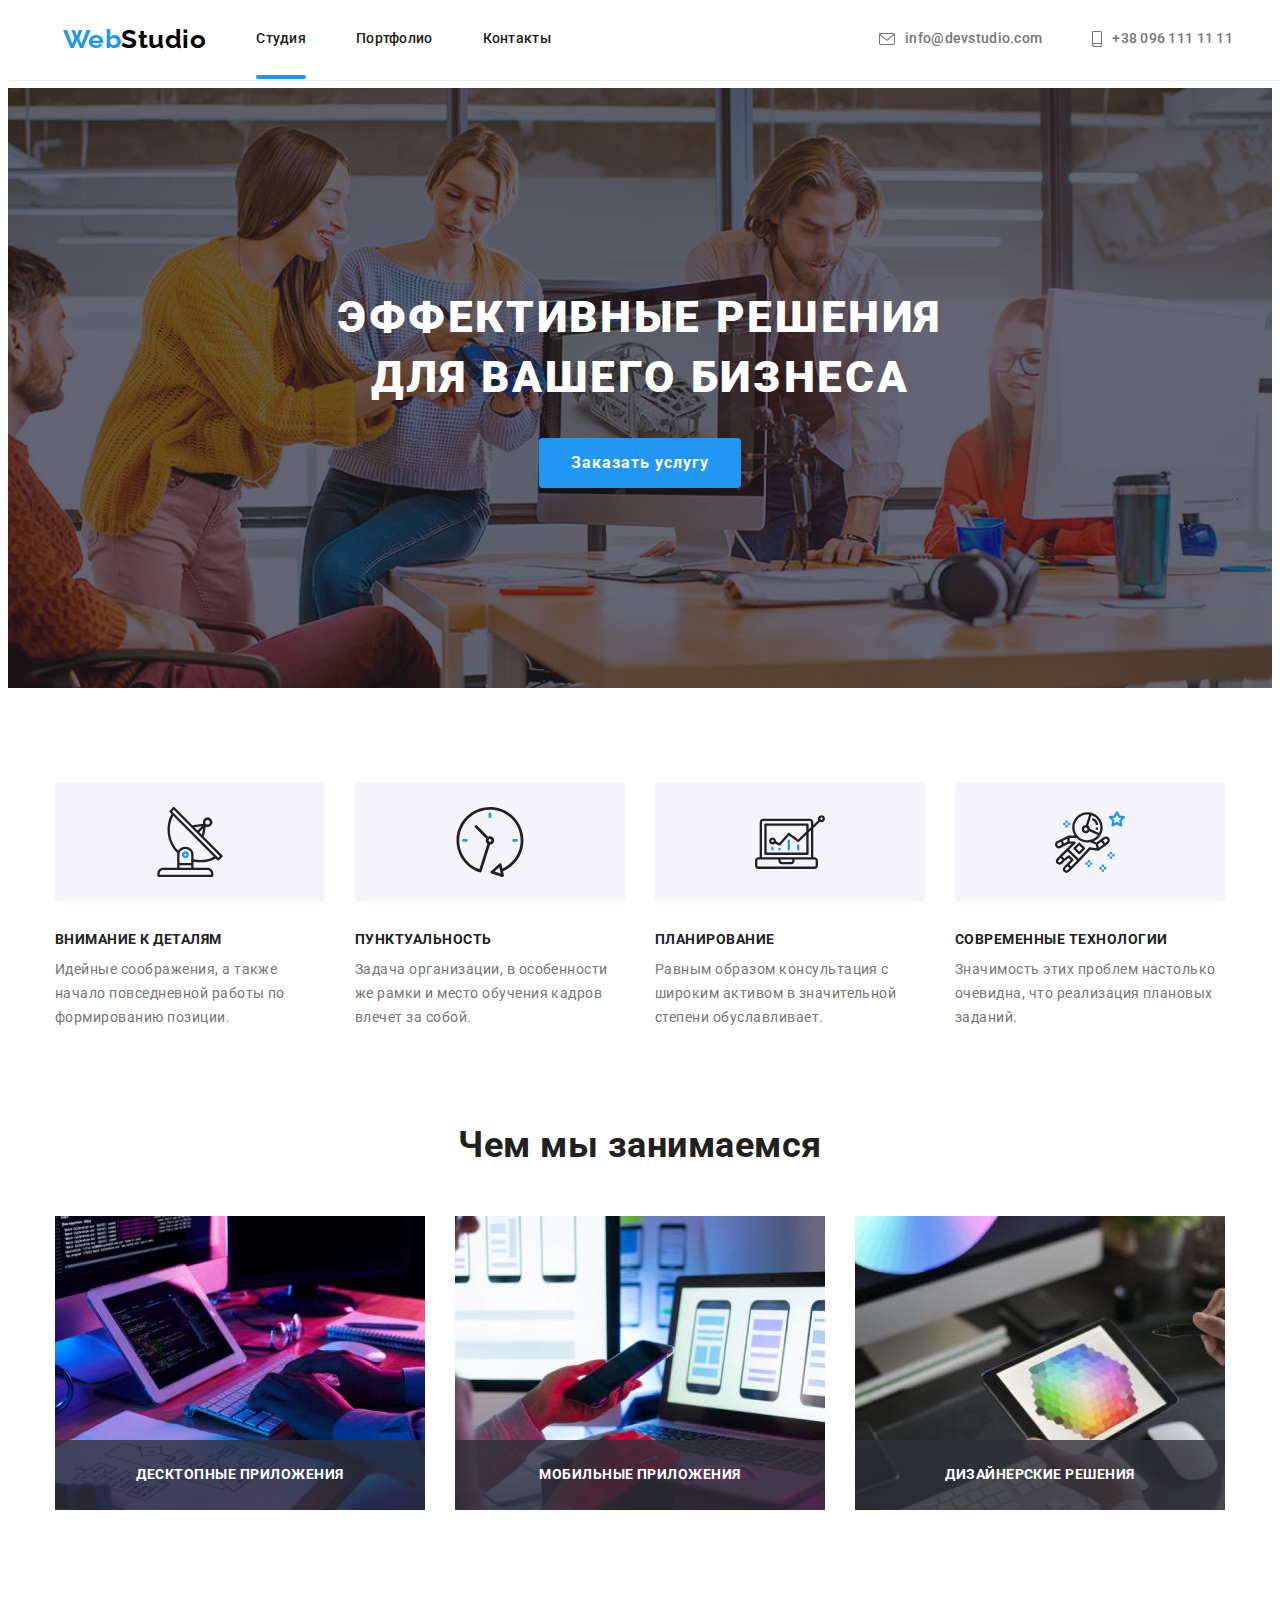
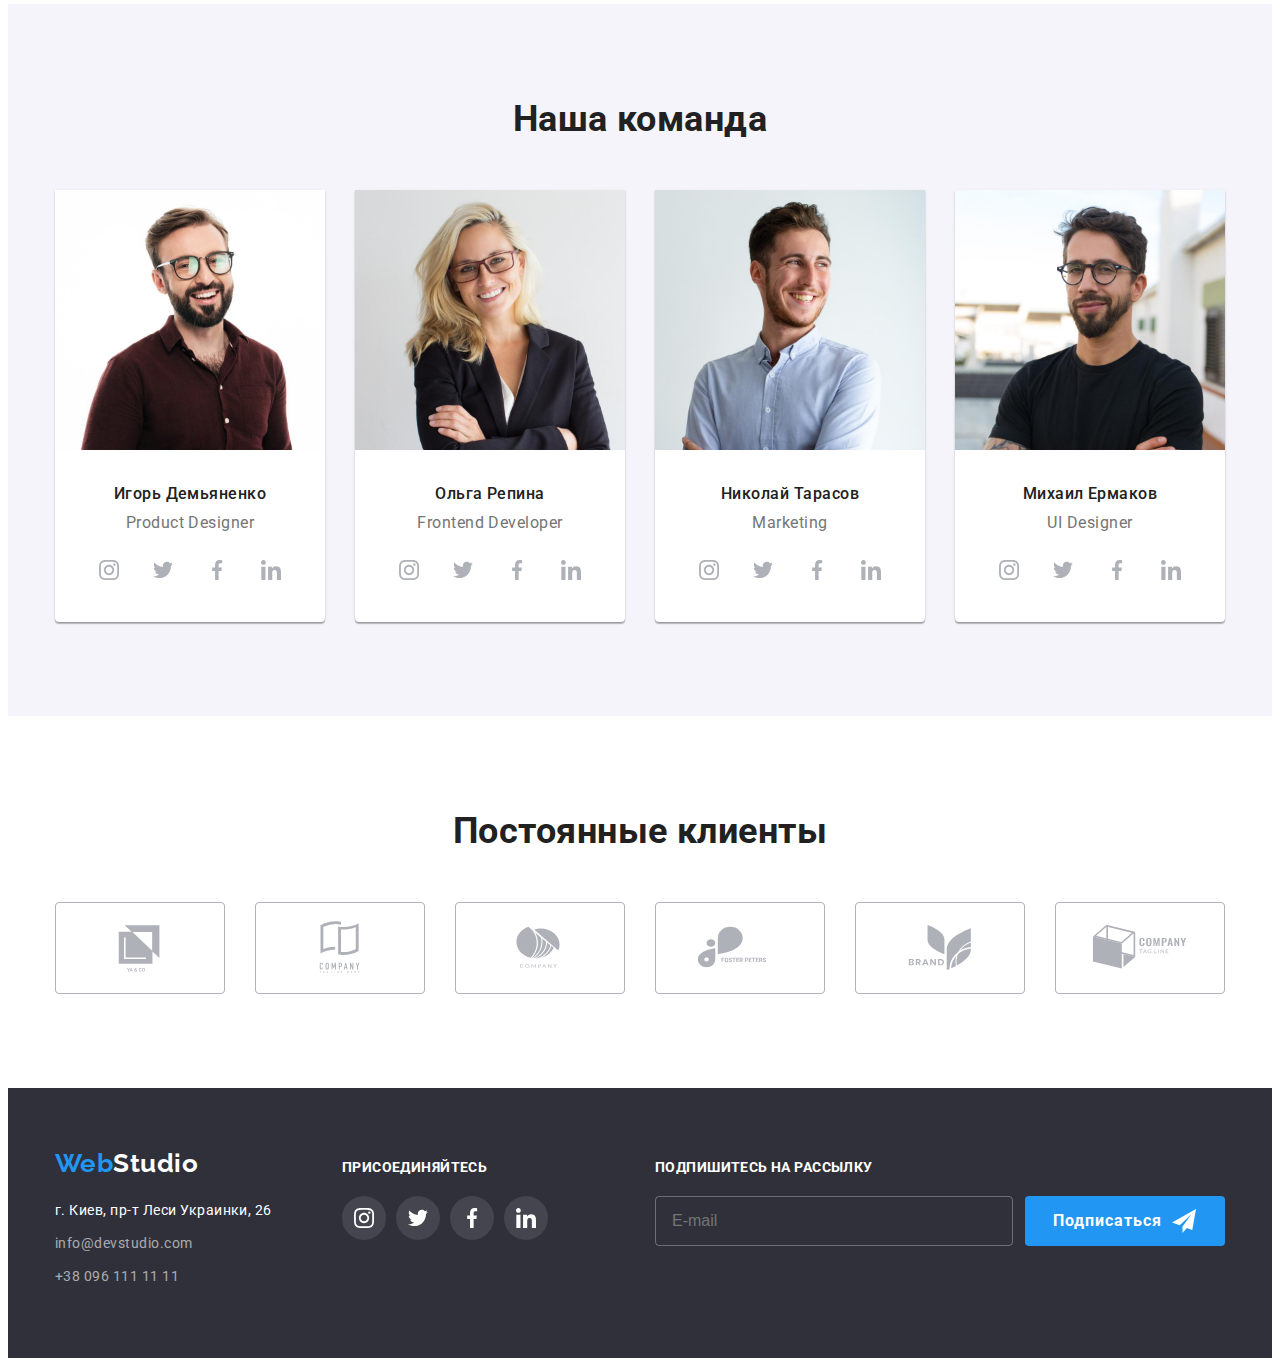
==== index.html @ 889503f8 "new repository" ====
<!DOCTYPE html>
<html lang="ru">
<head>
    <meta charset="UTF-8">
    <meta http-equiv="X-UA-Compatible" content="IE=edge">
    <meta name="viewport" content="width=device-width, initial-scale=1.0">
    <title>Студия</title>
    <link href="https://fonts.googleapis.com/css2?family=Raleway:wght@700&family=Roboto:wght@400;500;700;900&display=swap"
        rel="stylesheet">
    <link rel="stylesheet" href="https://cdnjs.cloudflare.com/ajax/libs/modern-normalize/1.1.0/modern-normalize.min.css"
        integrity="sha512-wpPYUAdjBVSE4KJnH1VR1HeZfpl1ub8YT/NKx4PuQ5NmX2tKuGu6U/JRp5y+Y8XG2tV+wKQpNHVUX03MfMFn9Q=="
        crossorigin="anonymous" referrerpolicy="no-referrer" />
    <link rel="stylesheet" href="./css/main.min.css">
</head>
<body>
    <!-- Шапка -->
    <header class="page-header">
        <div class="container nav-container">
            <nav class="header-nav">
                <a href="index.html" lang="en" class="logo--dark logo link"><span class="web">Web</span>Studio</a>
                <ul class="list header-nav__list">
                    <li class="header-nav__item"><a class="header-nav__link header-nav__link--hero header-nav__link--current link" href="./index.html">Студия</a></li>
                    <li class="header-nav__item"><a class="header-nav__link header-nav__link--hero link" href="./portfolio.html">Портфолио</a></li>
                    <li class="header-nav__item"><a class="header-nav__link header-nav__link--hero link" href="">Контакты</a></li>
                </ul>
            </nav>
            <ul class="list nav-contacts">
                <li class="nav-contacts__item">
                    <a class="nav-contacts__link link" href="mailto:info@devstudio.com">                
                        <svg class="nav-contacts__link--icon-envelope">
                        <use href="./images/symbol-defs.svg#icon-envelope"></use>
                        </svg>
                     info@devstudio.com
                    </a>
                </li>
                <li class="nav-contacts__item">
                    <a class="nav-contacts__link link" href="tel:+380961111111">
                        <svg class="nav-contacts__link--icon-smartphone">
                            <use href="./images/symbol-defs.svg#icon-smartphone"></use>
                        </svg>
                        +38 096 111 11 11
                    </a>
                </li>
            </ul>
        </div>
    </header>
<!-- Контент -->
 <main>
    <section class="conteiner hero-section hero-section--overlay">
        <h1 class="hero-section__tittle">Эффективные решения <br /> для вашего бизнеса</h1>
        <button data-modal-open type="button" class="btn hero-section--btn ">Заказать услугу</button>        
        
    </section>
<!-- Особенности -->
<section class="section feature-section">
    <div class="container">
        <h2 class="feature-section__title">Особенности</h2>
        <ul class="feature-section__list list">
            <li class="feature-section__item ">
                <div class="feature-section__icon-bcg">
                    <svg class="feature-section__icon-box">
                        <use href="./images/symbol-defs.svg#icon-antenna"></use>
                    </svg>
                </div>
                <h3 class="feature-section__second-title">Внимание к деталям</h3>
                <p class="feature-section__about">Идейные соображения, а также начало повседневной работы по формированию позиции.</p>
            </li>
            <li class="feature-section__item">
                <div class="feature-section__icon-bcg">
                    <svg class="feature-section__icon-box">
                        <use href="./images/symbol-defs.svg#icon-clock"></use>
                    </svg>
                </div>                
                <h3 class="feature-section__second-title">Пунктуальность</h3>
                <p class="feature-section__about">Задача организации, в особенности же рамки и место обучения кадров влечет за собой.</p>
            </li>
            <li class="feature-section__item">
                <div class="feature-section__icon-bcg">
                    <svg class="feature-section__icon-box">
                        <use href="./images/symbol-defs.svg#icon-diagram"></use>
                    </svg>
                </div>
                <h3 class="feature-section__second-title">Планирование</h3>
                <p class="feature-section__about">Равным образом консультация с широким активом в значительной степени обуславливает.</p>
            </li>
            <li class="feature-section__item">
                <div class="feature-section__icon-bcg">
                    <svg class="feature-section__icon-box">
                        <use href="./images/symbol-defs.svg#icon-astronaut"></use>
                    </svg>
                </div>
                <h3 class="feature-section__second-title">Современные технологии</h3>
                <p class="feature-section__about">Значимость этих проблем настолько очевидна, что реализация плановых заданий.</p>
            </li>
        </ul>
    </div>
    
</section>
<!-- Чем мы занимаемся -->
<section class="section galary">
    <div class="container no-padding">
        <h2 class="galary__title title-two">Чем мы занимаемся</h2>
        <ul class="galary__list list">
            <li class="galary__item">                
                <img class="galary__photo" src="./images/written-code.jpg" alt="Написание-кода" width="370">
                <p class="galary__about">Десктопные приложения</p>
            </li>
            <li class="galary__item">                
                <img class="galary__photo" src="./images/adaptation-for-mobile.jpg" alt="Адаптация-под-мобильные-устройства" width="370">
                <p class="galary__about">Мобильные приложения</p>                                
            </li>
            <li class="galary__item">                
                <img class="galary__photo" src="./images/style.jpg" alt="Стилизация-сайта" width="370">
                <p class="galary__about">Дизайнерские решения</p>                                
            </li>
        </ul>
    </div>
        
</section>
<!-- Наша команда -->
<section class="section team-section">
    <div class="container">
        <h2 class="team-section__title title-two">Наша команда</h2>
        <ul class="list team-section__list">
            <li class="team-section__item">
                <img class="team-section__foto-box" src="./images/foto-igor.jpg" alt="Игорь-Демьяненко" width="270">
                <h3 class="team-section__second-title">Игорь Демьяненко</h3>
                <p lang="en" class="team-section__about">Product Designer</p>
                <ul class="list social-list">
                    <li class="social-list__item">
                        <a href="" class="link social-list__link">
                            <svg class="social-list__icon ">
                                <use href="./images/symbol-defs.svg#icon-instagram"></use>
                            </svg>
                        </a>                        
                    </li>
                    <li class="social-list__item">
                        <a href="" class="link social-list__link">
                            <svg class="social-list__icon ">
                                <use href="./images/symbol-defs.svg#icon-twitter"></use>
                            </svg>
                        </a>
                    </li>
                    <li class="social-list__item">
                        <a href="" class="link social-list__link">
                            <svg class="social-list__icon ">
                                <use href="./images/symbol-defs.svg#icon-facebook"></use>
                            </svg>
                        </a>
                    </li>                   
                    <li class="social-list__item">
                        <a href="" class="link social-list__link">
                            <svg class="social-list__icon ">
                                <use href="./images/symbol-defs.svg#icon-linkedin"></use>
                            </svg>
                        </a>
                    </li>
                </ul>
            </li>
            <li class="team-section__item">
                <img class="team-section__foto-box" src="./images/foto-olga.jpg" alt="Ольга-Репина" width="270">
                <h3 class="team-section__second-title">Ольга Репина</h3>
                <p lang="en" class="team-section__about">Frontend Developer</p>
                <ul class="list social-list">
                    <li class="social-list__item">
                        <a href="" class="link social-list__link">
                            <svg class="social-list__icon">
                                <use href="./images/symbol-defs.svg#icon-instagram"></use>
                            </svg>
                        </a>                
                    </li>
                    <li class="social-list__item">
                        <a href="" class="link social-list__link">
                            <svg class="social-list__icon">
                                <use href="./images/symbol-defs.svg#icon-twitter"></use>
                            </svg>
                        </a>
                    </li>
                    <li class="social-list__item">
                        <a href="" class="link social-list__link">
                            <svg class="social-list__icon">
                                <use href="./images/symbol-defs.svg#icon-facebook"></use>
                            </svg>
                        </a>
                    </li>
                    <li class="social-list__item">
                        <a href="" class="link social-list__link">
                            <svg class="social-list__icon">
                                <use href="./images/symbol-defs.svg#icon-linkedin"></use>
                            </svg>
                        </a>
                    </li>
                </ul>
            </li>
            <li class="team-section__item">
                <img class="team-section__foto-box" src="./images/foto-mykola.jpg" alt="Николай-Тарасов" width="270">
                <h3 class="team-section__second-title">Николай Тарасов</h3>
                <p lang="en" class="team-section__about">Marketing</p>
                <ul class="list social-list">
                    <li class="social-list__item">
                        <a href="" class="link social-list__link">
                            <svg class="social-list__icon">
                                <use href="./images/symbol-defs.svg#icon-instagram"></use>
                            </svg>
                        </a>
                
                    </li>
                    <li class="social-list__item">
                        <a href="" class="link social-list__link">
                            <svg class="social-list__icon">
                                <use href="./images/symbol-defs.svg#icon-twitter"></use>
                            </svg>
                        </a>
                    </li>
                    <li class="social-list__item">
                        <a href="" class="link social-list__link">
                            <svg class="social-list__icon">
                                <use href="./images/symbol-defs.svg#icon-facebook"></use>
                            </svg>
                        </a>
                    </li>
                    <li class="social-list__item">
                        <a href="" class="link social-list__link">
                            <svg class="social-list__icon">
                                <use href="./images/symbol-defs.svg#icon-linkedin"></use>
                            </svg>
                        </a>
                    </li>
                </ul>
            </li>
            <li class="team-section__item">
                <img class="team-section__foto-box" src="./images/foto-myhaylo.jpg" alt="Михаил-Ермако" width="270">
                <h3 class="team-section__second-title">Михаил Ермаков</h3>
                <p lang="en" class="team-section__about">UI Designer</p>
                <ul class="list social-list">
                    <li class="social-list__item">
                        <a href="" class="link social-list__link">
                            <svg class="social-list__icon">
                                <use href="./images/symbol-defs.svg#icon-instagram"></use>
                            </svg>
                        </a>
                        
                    </li>
                    <li class="social-list__item">
                        <a href="" class="link social-list__link">
                            <svg class="social-list__icon">
                                <use href="./images/symbol-defs.svg#icon-twitter"></use>
                            </svg>
                        </a>
                    </li>
                    <li class="social-list__item">
                        <a href="" class="link social-list__link">
                            <svg class="social-list__icon">
                                <use href="./images/symbol-defs.svg#icon-facebook"></use>
                            </svg>
                        </a>
                    </li>                   
                    <li class="social-list__item">
                        <a href="" class="link social-list__link">
                            <svg class="social-list__icon">
                                <use href="./images/symbol-defs.svg#icon-linkedin"></use>
                            </svg>
                        </a>
                    </li>
                </ul>
            </li>
        </ul>
    </div>
    
</section>
<!-- Постоянные клиенты -->
<section class="section section-clients">
    <div class="container">
        <h2 class="title-two section-clients__title">Постоянные клиенты</h2>
        <ul class="list section-clients__list">
            <li class="section-clients__item ">
                <a href="" class="link section-clients__link">                    
                <svg class="section-clients__icon-company">
                   <use href="./images/symbol-defs.svg#icon-company1"></use>
                </svg>                                       
                </a>
            </li>
            <li class="section-clients__item">
                <a href="" class="link section-clients__link">
                <svg class="section-clients__icon-company">
                    <use href="./images/symbol-defs.svg#icon-company2"></use>
                </svg>
                </a>                
            </li>
            <li class="section-clients__item">
                 <a href="" class="link section-clients__link ">
                <svg class="section-clients__icon-company">
                    <use href="./images/symbol-defs.svg#icon-company3"></use>
                </svg>
                </a>
            </li>
            <li class="section-clients__item">
                <a href="" class="link section-clients__link">
                <svg class="section-clients__icon-company">
                    <use href="./images/symbol-defs.svg#icon-company4"></use>
                </svg>
                </a>
            </li>
            <li class="section-clients__item">                
                <a href="" class="link section-clients__link">
                <svg class="section-clients__icon-company">
                    <use href="./images/symbol-defs.svg#icon-company5"></use>
                </svg>
                </a>
            </li>
            <li class="section-clients__item">
                <a href="" class="link section-clients__link">
                <svg class="section-clients__icon-company">
                    <use href="./images/symbol-defs.svg#icon-company6"></use>
                </svg>
                </a>
            </li>                        
        </ul>
    </div>
</section>
</main>
<!-- Подвал -->
<footer class="page-footer">
    <div class="container page-footer__container">
        <div>
            <a href="index.html" lang="en" class="logo--light logo link"><span class="web">Web</span>Studio</a>
            <address class="page-footer__adress">
                <ul class="page-footer__list list">
                    <li class="page-footer__item"><a class="page-footer__link-maps link" href="https://goo.gl/maps/ipxUos9jde3rESVAA">г. Киев,
                            пр-т Леси Украинки, 26</a></li>
                    <li class="page-footer__item"><a class="page-footer__link link" href="mailto:info@devstudio.com">info@devstudio.com</a></li>
                    <li class="page-footer__item"><a class="page-footer__link link" href="tel:+380961111111">+38 096 111 11 11</a></li>
                </ul>
            </address>
        </div>        
        <div class="footer-contact">
            <h3 class="footer-contact__title">присоединяйтесь</h3>
            <ul class="list social-list">
                <li class="social-list__item ">
                    <a href="" class="link social-list__link social-list__link--footer">
                        <svg class="social-list__icon social-list__icon--footer ">
                            <use href="./images/symbol-defs.svg#icon-instagram"></use>
                        </svg>
                    </a>
                </li>
                <li class="social-list__item ">
                    <a href="" class="link social-list__link social-list__link--footer">
                        <svg class="social-list__icon social-list__icon--footer ">
                            <use href="./images/symbol-defs.svg#icon-twitter"></use>
                        </svg>
                    </a>
                </li>
                <li class="social-list__item ">
                    <a href="" class="link social-list__link social-list__link--footer">
                        <svg class="social-list__icon social-list__icon--footer ">
                            <use href="./images/symbol-defs.svg#icon-facebook"></use>
                        </svg>
                    </a>
                </li>
                <li class="social-list__item ">
                    <a href="" class="link social-list__link social-list__link--footer">
                        <svg class="social-list__icon social-list__icon--footer ">
                            <use href="./images/symbol-defs.svg#icon-linkedin"></use>
                        </svg>
                    </a>
                    
                </li>
            </ul>
        </div>
        <div class="subscribe">
            <h3 class="footer-contact__title">подпишитесь на рассылку</h3>
            <form class="subscribe__topic-form js-speaker-form">
                <div class="subscribe__input">
                    <label for="email"></label>
                    <input type="email" name="email" placeholder="E-mail" id="email">
                </div>                
                <button type="submit" class="btn subscribe__btn">
                    Подписаться                    
                    <svg class="subscribe__icon-send">
                        <use href="./images/symbol-defs.svg#icon-icon-send"></use>
                    </svg>
                    
                                    
                </button>
            </form>
        </div>
    </div>
    
</footer>

<div data-modal class="backdrop is-hidden">
    <div class="modal">
        <button data-modal-close class="modal__close-btn" type="button">
            <svg class="modal__icon-vector">
                <use href="./images/symbol-defs.svg#icon-vector"></use>
            </svg>
        </button>
        <div class="modal__form">
            <h2 class="modal__title">Оставьте свои данные, мы вам перезвоним</h2>
            <form class="form js-speaker-form">
                <div class="form__group">
                    <label for="user" >Имя</label>
                    <input class="form__input" type="text" name="inform-user" id="user" required>
                    <svg class="form__icon">
                        <use href="./images/symbol-defs.svg#icon-person-black-18dp-1"></use>
                    </svg>
                </div>
                <div class="form__group">
                    <label for="tel">Телефон</label>
                    <input class="form__input" type="tel" name="inform-user" id="tel" required>
                    <svg class="form__icon">
                        <use href="./images/symbol-defs.svg#icon-phone-black-18dp-1"></use>
                    </svg>
                </div>
                <div class="form__group">
                    <label for="mail">Почта</label>
                    <input class="form__input" type="email" name="inform-user" id="mail" required>
                    <svg class="form__icon">
                        <use href="./images/symbol-defs.svg#icon-email-black-18dp-1"></use>
                    </svg>
                </div>
                <div class="form__group">
                    <label for="comment">Комментарий</label>
                    <textarea class="form__input" name="inform-user" id="comment"  rows="8" placeholder="Введите текст"></textarea>
                </div>
                                    
                <label class="form__checkbox-label" >
                    <input class="form__checkbox-input" type="checkbox" name="police" >
                    <span class="form__box-icon-check">
                        <svg class="icon-check">
                            <use href="./images/symbol-defs.svg#icon-icon-check"></use>
                        </svg>
                    </span>
                    Соглашаюсь с рассылкой и принимаю <a href="" class="form__checkbox-link"> Условия договора</a>
                </label>
                                            
                        
            </form>
            <button type="submit" class="btn btn--modal">Отправить</button>
        </div>
        
    </div>
</div>

<script src="./js/modal.js"></script>
</body>
</html>
---- css/main.min.css ----
:root{--accent-color: #2196F3;--primary-text-color: #212121;--second-text-color: #757575;--light-text-color: #FFFFFF;--dark: #000000;--background-footer: #2F303A;--footer-contacts-color: rgba(255, 255, 255, 0.6);--main-font: 'Roboto', sans-serif}html{box-sizing:border-box}*,*::before,*::after{box-sizing:inherit}body{font-family:var(--main-font);font-weight:400;color:var(--primary-text-color);letter-spacing:0.03em;padding-top:80px}h1,h2,h3,h4,h5,h6,p,ul{margin:0;padding:0}.list{list-style:none}.link{text-decoration:none;cursor:pointer;display:block}.container{width:1200px;padding-left:15px;padding-right:15px;margin-left:auto;margin-right:auto}.section{padding-bottom:94px;padding-top:94px}.title-two{font-weight:700;font-size:36px;line-height:1.17;text-align:center;color:var(--primary-text-color);margin-bottom:50px}.logo{font-family:'Raleway', sans-serif;font-weight:700;font-size:26px;line-height:1.19;margin-right:50px}.web{color:var(--accent-color)}.logo--dark{color:var(--dark)}.logo--light{display:flex;color:var(--light-text-color);margin-bottom:20px}.btn{font-family:inherit;font-weight:700;font-size:16px;line-height:1.87;display:inline-flex;align-items:center;text-align:center;letter-spacing:0.06em;color:var(--light-text-color);background-color:var(--accent-color);border:none;border-radius:4px;cursor:pointer;transition-property:background-color;transition-duration:250ms;transition-timing-function:cubic-bezier(0.4, 0, 0.2, 1)}.btn:hover,.btn:focus{background-color:#188CE8}.backdrop{position:fixed;top:0;left:0;width:100%;height:100%;z-index:2;background-color:rgba(0,0,0,0.2);opacity:1;transition:opacity 250ms cubic-bezier(0.4, 0, 0.2, 1)}.backdrop.is-hidden{opacity:0;pointer-events:none}.backdrop.is-hidden .modal{transform:translate(-50%, -50%) scale(0.8)}.modal{position:absolute;top:50%;left:50%;z-index:3;transform:translate(-50%, -50%) scale(1);min-width:528px;min-height:581px;background-color:var(--light-text-color);border-radius:4px;box-shadow:0px 1px 3px rgba(0,0,0,0.12),0px 1px 1px rgba(0,0,0,0.14),0px 2px 1px rgba(0,0,0,0.2);transition:transform 250ms cubic-bezier(0.4, 0, 0.2, 1)}.modal__close-btn{position:absolute;top:8px;right:8px;width:30px;height:30px;display:flex;align-items:center;justify-content:center;background-color:var(--light-text-color);border:1px solid rgba(0,0,0,0.1);border-radius:50%;cursor:pointer;transition:fill 250ms cubic-bezier(0.4, 0, 0.2, 1)}.modal__close-btn:hover .modal__icon-vector,.modal__close-btn:focus .modal__icon-vector{fill:var(--accent-color)}.modal__icon-vector{width:18px;height:18px;fill:#000000}.modal__form{display:flex;align-items:center;justify-content:center;flex-direction:column}.modal__title{font-weight:700;font-size:20px;line-height:1.15;text-align:center;color:var(--primary-text-color);margin-top:40px}.form{width:448px;margin-top:12px}.form__group{position:relative;display:flex;flex-direction:column}.form__group label{font-size:12px;line-height:1.17;letter-spacing:0.01em;color:var(--second-text-color)}.form__group input{margin:0;margin-top:4px;padding:11px 12px 11px 42px;outline:none;height:40px;border:1px solid rgba(33,33,33,0.2);border-radius:4px;cursor:pointer;transition:border 250ms cubic-bezier(0.4, 0, 0.2, 1)}.form__group:hover input,.form__group:focus-within input{border-color:var(--accent-color)}.form__group:hover .form__icon,.form__group:focus-within .form__icon{fill:var(--accent-color)}.form__group textarea{margin-top:4px;padding:12px 16px;height:120px;outline:none;border:1px solid rgba(33,33,33,0.2);border-radius:4px;cursor:pointer;transition:border 250ms cubic-bezier(0.4, 0, 0.2, 1)}.form__group:hover textarea,.form__group:focus-within textarea{border-color:var(--accent-color)}.form__group:not(:first-child){margin-top:10px}.form__group:last-child{margin-top:20px}.form__group label[for="police"]{font-size:14px;line-height:1.71;color:var(--second-text-color)}.form__icon{position:absolute;bottom:11px;left:12px;width:18px;height:18px;fill:var(--dark);transition:fill 250ms cubic-bezier(0.4, 0, 0.2, 1)}textarea{resize:none}.form__checkbox-label{display:flex;align-items:center;justify-content:center;margin-top:20px;font-size:14px;line-height:1.71;color:var(--second-text-color)}.form__checkbox-input{-webkit-appearance:none;-moz-appearance:none;appearance:none}.form__checkbox-input:checked ~ .form__box-icon-check{background-color:var(--accent-color);border-color:var(--accent-color)}.form__box-icon-check{display:flex;align-items:center;width:16px;height:15px;margin-right:7px;border:1px solid #212121;border-radius:2px;background-origin:border-box;cursor:pointer}.form__box-icon-check:hover,.form__box-icon-check:focus{border-color:var(--accent-color)}.form__checkbox-link{font-size:14px;line-height:1.71;color:var(--accent-color)}.btn--modal{box-shadow:0px 4px 4px rgba(0,0,0,0.15);margin-top:30px;padding:10px 55px}.header-nav__list{display:flex;align-items:center;justify-content:flex-end}.header-nav__item:not(:last-child){margin-right:50px}.header-nav__link{position:relative;font-weight:500;font-size:14px;line-height:1.14;letter-spacing:0.02em;color:var(--primary-text-color)}.header-nav__link:hover::after{width:100%}.header-nav__link:hover,.header-nav__link:focus{color:var(--accent-color)}.header-nav__link--hero{position:relative}.header-nav__link--hero::after{display:block;position:absolute;content:"";left:0;top:44px;width:0;height:4px;background-color:var(--accent-color);border-radius:2px;transition:250ms cubic-bezier(0.4, 0, 0.2, 1)}.header-nav__link--current{position:relative}.header-nav__link--current::after{display:block;position:absolute;content:"";left:0;top:44px;width:100%;height:4px;background-color:var(--accent-color);border-radius:2px}.header-nav__list.header-nav__item:not(:last-child){margin-right:50px}.nav-contacts{display:flex;margin-left:auto;align-items:center}.nav-contacts__item:not(:last-child){margin-right:50px}.nav-contacts__link{display:flex;align-items:center;font-weight:500;font-size:14px;line-height:1.14;letter-spacing:0.02em;color:var(--second-text-color);transition-property:color;transition-duration:250ms;transition-timing-function:cubic-bezier(0.4, 0, 0.2, 1)}.nav-contacts__link:hover,.nav-contacts__link:focus{color:var(--accent-color)}.nav-contacts__link:hover .nav-contacts__link--icon-envelope,.nav-contacts__link:focus .nav-contacts__link--icon-envelope{fill:var(--accent-color)}.nav-contacts__link:hover .nav-contacts__link--icon-smartphone,.nav-contacts__link:focus .nav-contacts__link--icon-smartphone{fill:var(--accent-color)}.nav-contacts__link--icon-envelope{display:flex;align-items:center;width:16px;height:12px;margin-right:10px;fill:#757575;transition-property:fill;transition-duration:250ms;transition-timing-function:cubic-bezier(0.4, 0, 0.2, 1)}.nav-contacts__link--icon-smartphone{display:flex;align-items:center;width:10px;height:16px;margin-right:10px;fill:#757575;transition-property:fill;transition-duration:250ms;transition-timing-function:cubic-bezier(0.4, 0, 0.2, 1)}.team-section__list{display:flex;justify-content:space-between}.team-section__item{width:270px;background-color:var(--light-text-color);box-shadow:0px 1px 3px rgba(0,0,0,0.12),0px 1px 1px rgba(0,0,0,0.14),0px 2px 1px rgba(0,0,0,0.2);border-radius:0px 0px 4px 4px}.team-section__foto-box{margin-bottom:30px}.team-section__second-title{font-weight:500;font-size:16px;line-height:1.19;text-align:center;color:var(--primary-text-color);margin-bottom:10px}.team-section__about{font-size:16px;padding-bottom:16px;line-height:1.19;text-align:center;color:var(--second-text-color)}.social-list{display:flex;justify-content:center;padding-bottom:30px}.social-list__item:not(:last-child){margin-right:10px}.social-list__link{display:flex;justify-content:center;align-items:center;width:44px;height:44px;border-radius:50%;cursor:pointer;background-color:var(--light-text-color);transition-property:background-color;transition-duration:250ms;transition-timing-function:cubic-bezier(0.4, 0, 0.2, 1)}.social-list__link:hover,.social-list__link:focus{background-color:var(--accent-color)}.social-list__link:hover .social-list__icon,.social-list__link:focus .social-list__icon{fill:var(--light-text-color)}.social-list__icon{display:block;fill:#afb1b8;width:20px;height:20px;transition-property:fill;transition-duration:250ms;transition-timing-function:cubic-bezier(0.4, 0, 0.2, 1)}.page-footer__adress{font-style:normal}.page-footer__list{margin-right:70px}.page-footer__item{margin-bottom:9px}.page-footer__link-maps{font-size:14px;line-height:1.71;color:var(--light-text-color)}.page-footer__link{font-size:14px;line-height:1.71;color:var(--footer-contacts-color)}.footer-contact__title{font-weight:700;font-size:14px;line-height:16px;letter-spacing:0.03em;text-transform:uppercase;color:var(--light-text-color);margin-bottom:20px}.footer-social__list{display:flex;margin-right:93px}.social-list__link--footer{background-color:rgba(255,255,255,0.1)}.social-list__icon--footer{fill:var(--light-text-color)}.subscribe{margin-left:auto}.subscribe__topic-form{display:flex;flex-direction:row;align-items:center}.subscribe__input input{font-size:16px;line-height:1.25;color:var(--light-text-color);background-color:transparent;outline:none;border:1px solid rgba(255,255,255,0.3);border-radius:4px;width:358px;height:50px;padding-left:16px}.subscribe__btn{padding:10px 28px;margin-left:12px;width:200px;height:50px}.subscribe__icon-send{display:inline-flex;width:24px;height:24px;margin-left:10px}.projects-galary__button-list{display:flex;justify-content:center;margin-bottom:50px}.projects-galary__button{font-family:inherit;font-weight:500;font-size:16px;line-height:1.62;text-align:center;border-radius:4px;border:none;color:var(--primary-text-color);background-color:#F5F4FA;cursor:pointer;padding:6px 22px;transition-property:color, background-color, box-shadow;transition-duration:250ms;transition-timing-function:cubic-bezier(0.4, 0, 0.2, 1)}.projects-galary__button:hover,.projects-galary__button:focus{color:var(--light-text-color);background-color:var(--accent-color);box-shadow:0px 3px 1px rgba(0,0,0,0.1),0px 1px 2px rgba(0,0,0,0.08),0px 2px 2px rgba(0,0,0,0.12)}.projects-galary__list-button-item:not(:last-child){margin-right:8px}.projects-galary__list{display:flex;flex-wrap:wrap}.projects-galary__box{width:370px;padding-bottom:20px;background-color:var(--light-text-color);border:1px solid #EEEEEE;box-sizing:border-box}.projects-galary__box:hover,.projects-galary__box:focus{box-shadow:0px 1px 1px rgba(0,0,0,0.12),0px 4px 4px rgba(0,0,0,0.06),1px 4px 6px rgba(0,0,0,0.16)}.projects-galary__box:not(:nth-child(3n+3)){margin-right:30px}.projects-galary__box:not(:nth-child(n+7)){margin-bottom:30px}.projects-galary__tehno-kriak{position:relative;overflow:hidden}.projects-galary__tehno-kriak::before{position:absolute;display:inline-block;content:"";width:100%;height:100%;background-color:rgba(33,150,243,0.9);transform:translateY(100%);transition-property:transform;transition-duration:250ms;transition-timing-function:cubic-bezier(0.4, 0, 0.2, 1)}.projects-galary__link:hover .projects-galary__tehno-kriak::before{transform:translateY(0)}.projects-galary__text{position:absolute;top:0;left:0;display:flex;padding:63px 24px;font-size:18px;line-height:1.56;color:var(--light-text-color);transition-property:opacity;transition-duration:250ms;transition-timing-function:cubic-bezier(0.4, 0, 0.2, 1);opacity:0}.projects-galary__link:hover .projects-galary__text{opacity:1}.about-box{padding-top:20px;padding-left:24px}.about-box__title{font-weight:700;font-size:18px;line-height:2;letter-spacing:0.06em;color:var(--primary-text-color);margin-bottom:4px}.about-box__about{font-size:16px;line-height:1.87;color:var(--second-text-color)}.page-header{position:fixed;top:0;width:100%;z-index:1;min-height:80px;border-bottom:1px solid #ececec;padding-top:24px;padding-bottom:25px;background-color:var(--light-text-color)}.nav-container{display:flex;align-items:center}.header-nav{display:flex}.logo{font-family:"Raleway", sans-serif;font-weight:700;font-size:26px;line-height:1.19;margin-right:50px}.web{color:var(--accent-color)}.header-nav__list{display:flex;align-items:center;justify-content:flex-end}.header-nav__item:not(:last-child){margin-right:50px}.header-nav__link{position:relative;font-weight:500;font-size:14px;line-height:1.14;letter-spacing:0.02em;color:var(--primary-text-color)}.header-nav__link:hover::after{width:100%}.header-nav__link:hover,.header-nav__link:focus{color:var(--accent-color)}.header-nav__link--hero{position:relative}.header-nav__link--hero::after{display:block;position:absolute;content:"";left:0;top:44px;width:0;height:4px;background-color:var(--accent-color);border-radius:2px;transition:250ms cubic-bezier(0.4, 0, 0.2, 1)}.header-nav__link--current{position:relative}.header-nav__link--current::after{display:block;position:absolute;content:"";left:0;top:44px;width:100%;height:4px;background-color:var(--accent-color);border-radius:2px}.header-nav__list.header-nav__item:not(:last-child){margin-right:50px}.nav-contacts{display:flex;margin-left:auto;align-items:center}.nav-contacts__item:not(:last-child){margin-right:50px}.nav-contacts__link{display:flex;align-items:center;font-weight:500;font-size:14px;line-height:1.14;letter-spacing:0.02em;color:var(--second-text-color);transition-property:color;transition-duration:250ms;transition-timing-function:cubic-bezier(0.4, 0, 0.2, 1)}.nav-contacts__link:hover,.nav-contacts__link:focus{color:var(--accent-color)}.nav-contacts__link:hover .nav-contacts__link--icon-envelope,.nav-contacts__link:focus .nav-contacts__link--icon-envelope{fill:var(--accent-color)}.nav-contacts__link:hover .nav-contacts__link--icon-smartphone,.nav-contacts__link:focus .nav-contacts__link--icon-smartphone{fill:var(--accent-color)}.nav-contacts__link--icon-envelope{display:flex;align-items:center;width:16px;height:12px;margin-right:10px;fill:#757575;transition-property:fill;transition-duration:250ms;transition-timing-function:cubic-bezier(0.4, 0, 0.2, 1)}.nav-contacts__link--icon-smartphone{display:flex;align-items:center;width:10px;height:16px;margin-right:10px;fill:#757575;transition-property:fill;transition-duration:250ms;transition-timing-function:cubic-bezier(0.4, 0, 0.2, 1)}.hero-section{background-color:#2F303A;text-align:center;padding-top:200px;padding-bottom:200px}.hero-section__tittle{font-weight:900;font-size:44px;line-height:1.36;text-align:center;letter-spacing:0.06em;text-transform:uppercase;color:var(--light-text-color);margin-bottom:30px}.hero-section--btn{padding:10px 32px}.hero-section--overlay{max-width:1600px;height:600px;margin-left:auto;margin-right:auto;background-image:linear-gradient(rgba(47,48,58,0.4), rgba(47,48,58,0.4)),url(../images/imgbcg.jpg);background-repeat:no-repeat;background-size:cover;background-position:center}.feature-section{padding-bottom:0}.feature-section__title{display:none}.feature-section__list{display:flex;flex-wrap:wrap;margin-left:-30px;margin-top:-30px}.feature-section__item{max-width:270px;margin-left:30px;margin-top:30px;flex-basis:calc((100% - 120px) / 4)}.feature-section__icon-bcg{display:flex;justify-content:center;align-items:center;width:100%;height:120px;background-color:#F5F4FA;margin-bottom:30px;border-radius:4px}.feature-section__icon-box{display:block;width:70px;height:70px}.feature-section__second-title{font-weight:700;font-size:14px;line-height:1.14;text-transform:uppercase;color:var(--primary-text-color);margin-bottom:10px}.feature-section__about{font-size:14px;line-height:1.71;color:var(--second-text-color)}.galary__list{display:flex;flex-wrap:wrap;margin-left:-30px;margin-top:-30px}.galary__item{position:relative;display:flex;margin-left:30px;margin-top:30px;flex-basis:calc((100% - 90px) / 3)}.galary__item::before{position:absolute;display:flex;bottom:0;content:"";background-color:rgba(47,48,58,0.8);width:100%;height:70px}.galary__photo{display:block;max-width:100%}.galary__about{display:block;text-align:center;justify-content:center;position:absolute;left:50%;bottom:27px;transform:translate(-50%);width:100%;padding-bottom:0;font-weight:700;font-size:14px;line-height:1.14;text-transform:uppercase;color:var(--light-text-color)}.section.no-padding{padding-top:0;padding-bottom:0}.team-section{padding-top:94px;padding-bottom:94px;background-color:#f5f4fa}.team-section__list{display:flex;justify-content:space-between}.team-section__item{width:270px;background-color:var(--light-text-color);box-shadow:0px 1px 3px rgba(0,0,0,0.12),0px 1px 1px rgba(0,0,0,0.14),0px 2px 1px rgba(0,0,0,0.2);border-radius:0px 0px 4px 4px}.team-section__foto-box{margin-bottom:30px}.team-section__second-title{font-weight:500;font-size:16px;line-height:1.19;text-align:center;color:var(--primary-text-color);margin-bottom:10px}.team-section__about{font-size:16px;padding-bottom:16px;line-height:1.19;text-align:center;color:var(--second-text-color)}.social-list{display:flex;justify-content:center;padding-bottom:30px}.social-list__item:not(:last-child){margin-right:10px}.social-list__link{display:flex;justify-content:center;align-items:center;width:44px;height:44px;border-radius:50%;cursor:pointer;background-color:var(--light-text-color);transition-property:background-color;transition-duration:250ms;transition-timing-function:cubic-bezier(0.4, 0, 0.2, 1)}.social-list__link:hover,.social-list__link:focus{background-color:var(--accent-color)}.social-list__link:hover .social-list__icon,.social-list__link:focus .social-list__icon{fill:var(--light-text-color)}.social-list__icon{display:block;fill:#afb1b8;width:20px;height:20px;transition-property:fill;transition-duration:250ms;transition-timing-function:cubic-bezier(0.4, 0, 0.2, 1)}.section-clients__list{display:flex;justify-content:space-between}.section-clients__link{width:170px;height:92px;border:1px solid #AFB1B8;border-radius:4px;display:flex;justify-content:center;align-items:center;cursor:pointer;transition-property:border-color;transition-duration:250ms;transition-timing-function:cubic-bezier(0.4, 0, 0.2, 1)}.section-clients__link:hover,.section-clients__link:focus{border-color:var(--accent-color)}.section-clients__link:hover .section-clients__icon-company,.section-clients__link:focus .section-clients__icon-company{fill:var(--accent-color)}.section-clients__icon-company{width:106px;height:60px;fill:#afb1b8;transition-property:fill;transition-duration:250ms;transition-timing-function:cubic-bezier(0.4, 0, 0.2, 1)}.page-footer{background-color:#2F303A;padding-top:60px;padding-bottom:60px}.page-footer__container{display:flex;align-items:baseline}.page-footer__adress{font-style:normal}.page-footer__list{margin-right:70px}.page-footer__item{margin-bottom:9px}.page-footer__link-maps{font-size:14px;line-height:1.71;color:var(--light-text-color)}.page-footer__link{font-size:14px;line-height:1.71;color:var(--footer-contacts-color)}.footer-contact__title{font-weight:700;font-size:14px;line-height:1.14;letter-spacing:0.03em;text-transform:uppercase;color:var(--light-text-color);margin-bottom:20px}.footer-social__list{display:flex;margin-right:93px}.social-list__link--footer{background-color:rgba(255,255,255,0.1)}.social-list__icon--footer{fill:var(--light-text-color)}.subscribe{margin-left:auto}.subscribe__topic-form{display:flex;flex-direction:row;align-items:center}.subscribe__input input{font-size:16px;line-height:1.25;color:var(--light-text-color);background-color:transparent;outline:none;border:1px solid rgba(255,255,255,0.3);border-radius:4px;width:358px;height:50px;padding-left:16px}.subscribe__btn{padding:10px 28px;margin-left:12px;width:200px;height:50px}.subscribe__icon-send{display:inline-flex;width:24px;height:24px;margin-left:10px}.projects-galary{background-color:var(--light-text-color)}.projects-galary__title{display:none}.projects-galary__button-list{display:flex;justify-content:center;margin-bottom:50px}.projects-galary__button{font-family:inherit;font-weight:500;font-size:16px;line-height:1.62;text-align:center;border-radius:4px;border:none;color:var(--primary-text-color);background-color:#F5F4FA;cursor:pointer;padding:6px 22px;transition-property:color, background-color, box-shadow;transition-duration:250ms;transition-timing-function:cubic-bezier(0.4, 0, 0.2, 1)}.projects-galary__button:hover,.projects-galary__button:focus{color:var(--light-text-color);background-color:var(--accent-color);box-shadow:0px 3px 1px rgba(0,0,0,0.1),0px 1px 2px rgba(0,0,0,0.08),0px 2px 2px rgba(0,0,0,0.12)}.projects-galary__list-button-item:not(:last-child){margin-right:8px}.projects-galary__list{display:flex;flex-wrap:wrap}.projects-galary__box{width:370px;padding-bottom:20px;background-color:var(--light-text-color);border:1px solid #EEEEEE;box-sizing:border-box}.projects-galary__box:hover,.projects-galary__box:focus{box-shadow:0px 1px 1px rgba(0,0,0,0.12),0px 4px 4px rgba(0,0,0,0.06),1px 4px 6px rgba(0,0,0,0.16)}.projects-galary__box:not(:nth-child(3n+3)){margin-right:30px}.projects-galary__box:not(:nth-child(n+7)){margin-bottom:30px}.projects-galary__tehno-kriak{position:relative;overflow:hidden}.projects-galary__tehno-kriak .projects-galary__tehno-kriak::before{position:absolute;display:inline-block;content:"";width:100%;height:100%;background-color:rgba(33,150,243,0.9);transform:translateY(100%);transition-property:transform;transition-duration:250ms;transition-timing-function:cubic-bezier(0.4, 0, 0.2, 1)}.projects-galary__link:hover .projects-galary__tehno-kriak::before{transform:translateY(0)}.projects-galary__text{position:absolute;top:0;left:0;display:flex;padding:63px 24px;font-size:18px;line-height:1.56;color:var(--light-text-color);transition-property:opacity;transition-duration:250ms;transition-timing-function:cubic-bezier(0.4, 0, 0.2, 1);opacity:0}.projects-galary__link:hover .projects-galary__text{opacity:1}.about-box{padding-top:20px;padding-left:24px}.about-box__title{font-weight:700;font-size:18px;line-height:2;letter-spacing:0.06em;color:var(--primary-text-color);margin-bottom:4px}.about-box__about{font-size:16px;line-height:1.87;color:var(--second-text-color)}
/*# sourceMappingURL=main.min.css.map */
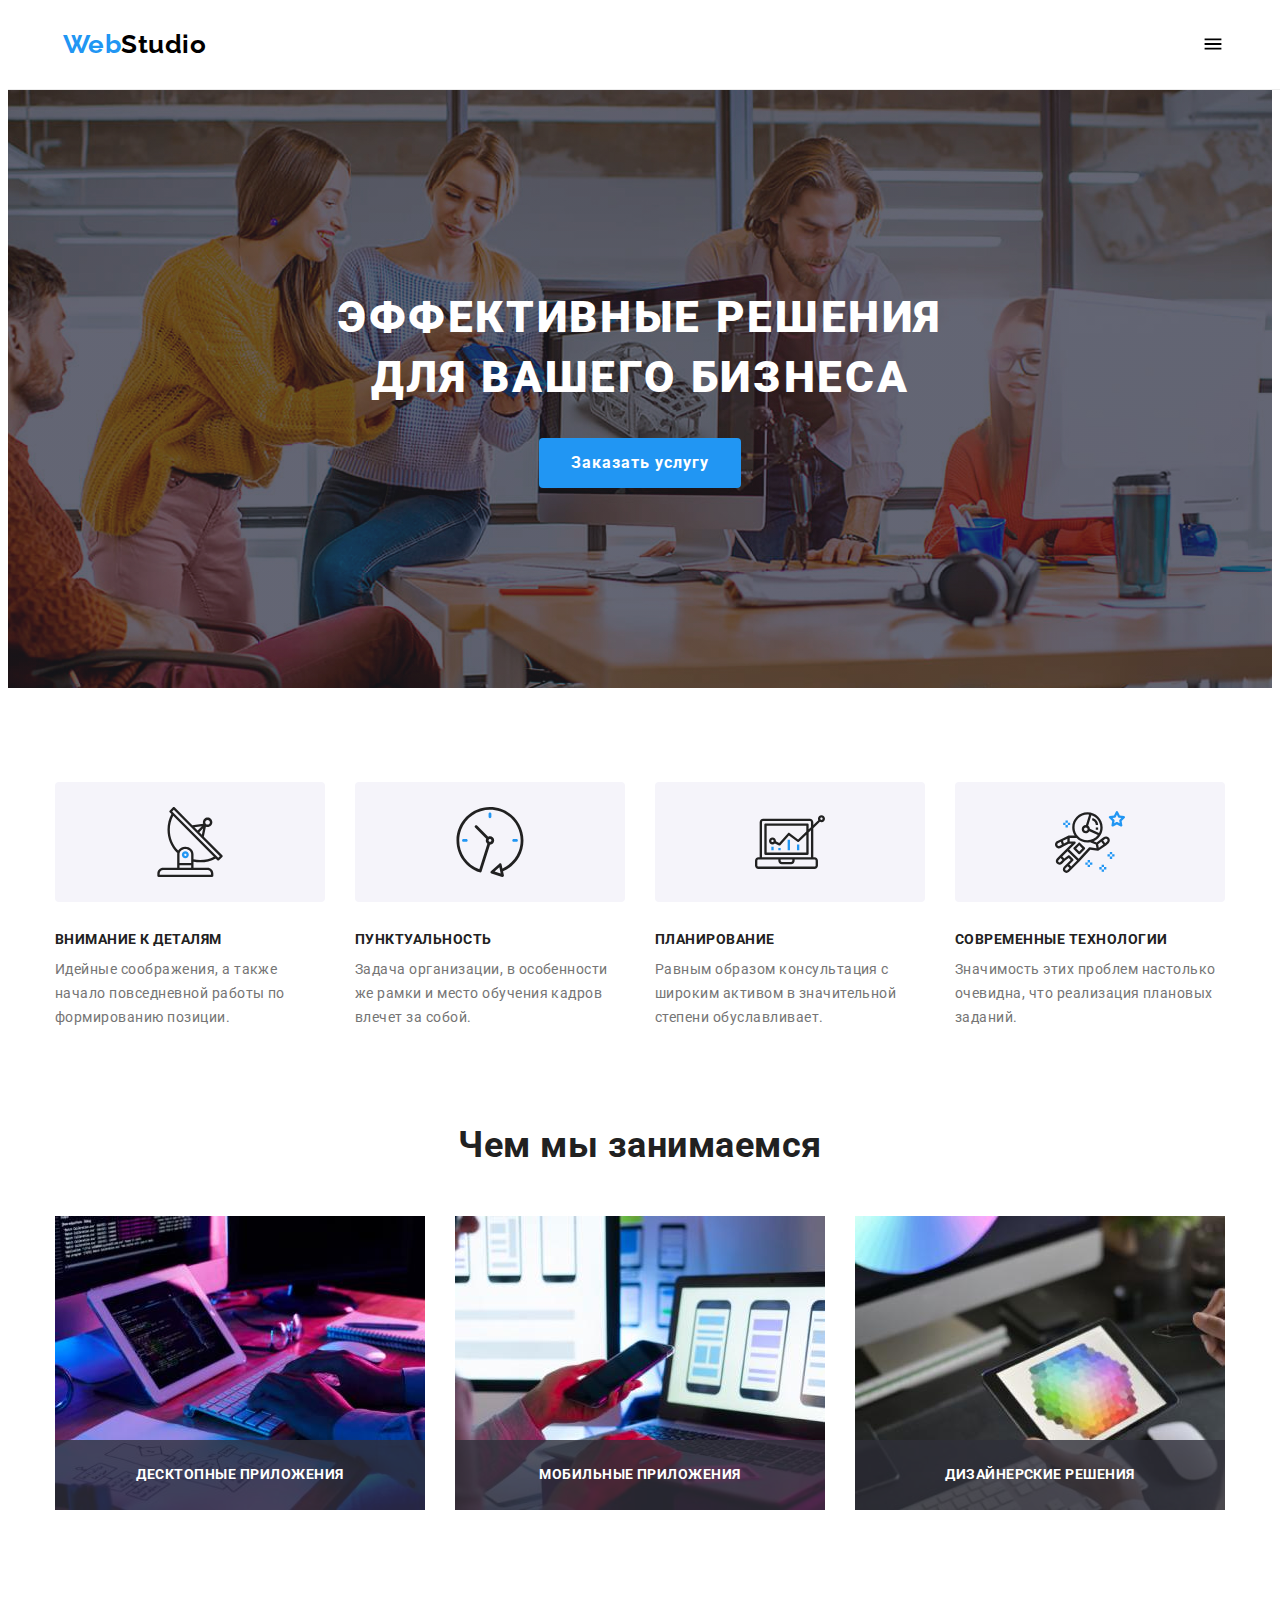
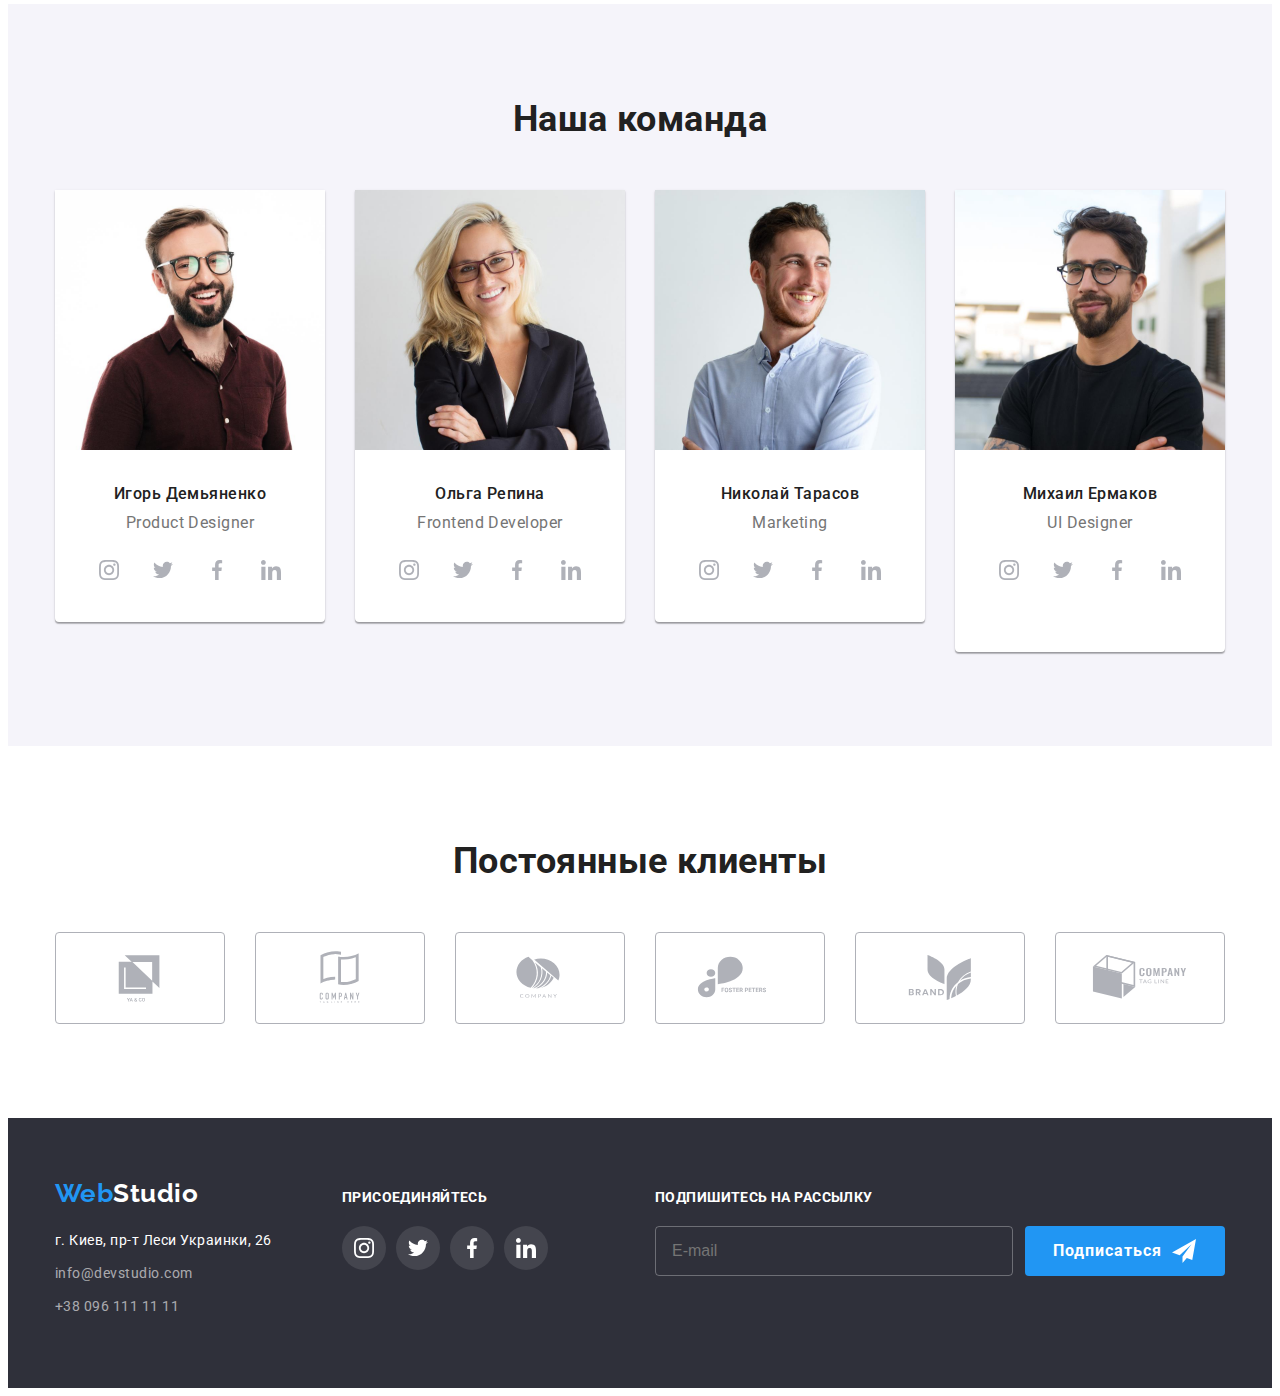
==== commit b503ed64: "Адаптивка1" ====
--- a/index.html
+++ b/index.html
@@ -42,6 +42,12 @@
                     </a>
                 </li>
             </ul>
+            <button class="mobile-menu">
+                <svg class="js-open-menu mobile-menu__burger">
+                    <use href="./images/symbol-defs.svg#menu_burger"></use>
+                </svg>
+            </button>
+            
         </div>
     </header>
 <!-- Контент -->
@@ -123,7 +129,7 @@
         <h2 class="team-section__title title-two">Наша команда</h2>
         <ul class="list team-section__list">
             <li class="team-section__item">
-                <img class="team-section__foto-box" src="./images/foto-igor.jpg" alt="Игорь-Демьяненко" width="270">
+                <img class="team-section__foto-box" src="./images/foto-igor.jpg" alt="Игорь-Демьяненко" width="100%">
                 <h3 class="team-section__second-title">Игорь Демьяненко</h3>
                 <p lang="en" class="team-section__about">Product Designer</p>
                 <ul class="list social-list">
@@ -158,7 +164,7 @@
                 </ul>
             </li>
             <li class="team-section__item">
-                <img class="team-section__foto-box" src="./images/foto-olga.jpg" alt="Ольга-Репина" width="270">
+                <img class="team-section__foto-box" src="./images/foto-olga.jpg" alt="Ольга-Репина" width="100%">
                 <h3 class="team-section__second-title">Ольга Репина</h3>
                 <p lang="en" class="team-section__about">Frontend Developer</p>
                 <ul class="list social-list">
@@ -193,7 +199,7 @@
                 </ul>
             </li>
             <li class="team-section__item">
-                <img class="team-section__foto-box" src="./images/foto-mykola.jpg" alt="Николай-Тарасов" width="270">
+                <img class="team-section__foto-box" src="./images/foto-mykola.jpg" alt="Николай-Тарасов" width="100%">
                 <h3 class="team-section__second-title">Николай Тарасов</h3>
                 <p lang="en" class="team-section__about">Marketing</p>
                 <ul class="list social-list">
@@ -229,7 +235,7 @@
                 </ul>
             </li>
             <li class="team-section__item">
-                <img class="team-section__foto-box" src="./images/foto-myhaylo.jpg" alt="Михаил-Ермако" width="270">
+                <img class="team-section__foto-box" src="./images/foto-myhaylo.jpg" alt="Михаил-Ермако" width="100%">
                 <h3 class="team-section__second-title">Михаил Ермаков</h3>
                 <p lang="en" class="team-section__about">UI Designer</p>
                 <ul class="list social-list">
--- a/css/main.min.css
+++ b/css/main.min.css
@@ -1,2 +1,2 @@
-:root{--accent-color: #2196F3;--primary-text-color: #212121;--second-text-color: #757575;--light-text-color: #FFFFFF;--dark: #000000;--background-footer: #2F303A;--footer-contacts-color: rgba(255, 255, 255, 0.6);--main-font: 'Roboto', sans-serif}html{box-sizing:border-box}*,*::before,*::after{box-sizing:inherit}body{font-family:var(--main-font);font-weight:400;color:var(--primary-text-color);letter-spacing:0.03em;padding-top:80px}h1,h2,h3,h4,h5,h6,p,ul{margin:0;padding:0}.list{list-style:none}.link{text-decoration:none;cursor:pointer;display:block}.container{width:1200px;padding-left:15px;padding-right:15px;margin-left:auto;margin-right:auto}.section{padding-bottom:94px;padding-top:94px}.title-two{font-weight:700;font-size:36px;line-height:1.17;text-align:center;color:var(--primary-text-color);margin-bottom:50px}.logo{font-family:'Raleway', sans-serif;font-weight:700;font-size:26px;line-height:1.19;margin-right:50px}.web{color:var(--accent-color)}.logo--dark{color:var(--dark)}.logo--light{display:flex;color:var(--light-text-color);margin-bottom:20px}.btn{font-family:inherit;font-weight:700;font-size:16px;line-height:1.87;display:inline-flex;align-items:center;text-align:center;letter-spacing:0.06em;color:var(--light-text-color);background-color:var(--accent-color);border:none;border-radius:4px;cursor:pointer;transition-property:background-color;transition-duration:250ms;transition-timing-function:cubic-bezier(0.4, 0, 0.2, 1)}.btn:hover,.btn:focus{background-color:#188CE8}.backdrop{position:fixed;top:0;left:0;width:100%;height:100%;z-index:2;background-color:rgba(0,0,0,0.2);opacity:1;transition:opacity 250ms cubic-bezier(0.4, 0, 0.2, 1)}.backdrop.is-hidden{opacity:0;pointer-events:none}.backdrop.is-hidden .modal{transform:translate(-50%, -50%) scale(0.8)}.modal{position:absolute;top:50%;left:50%;z-index:3;transform:translate(-50%, -50%) scale(1);min-width:528px;min-height:581px;background-color:var(--light-text-color);border-radius:4px;box-shadow:0px 1px 3px rgba(0,0,0,0.12),0px 1px 1px rgba(0,0,0,0.14),0px 2px 1px rgba(0,0,0,0.2);transition:transform 250ms cubic-bezier(0.4, 0, 0.2, 1)}.modal__close-btn{position:absolute;top:8px;right:8px;width:30px;height:30px;display:flex;align-items:center;justify-content:center;background-color:var(--light-text-color);border:1px solid rgba(0,0,0,0.1);border-radius:50%;cursor:pointer;transition:fill 250ms cubic-bezier(0.4, 0, 0.2, 1)}.modal__close-btn:hover .modal__icon-vector,.modal__close-btn:focus .modal__icon-vector{fill:var(--accent-color)}.modal__icon-vector{width:18px;height:18px;fill:#000000}.modal__form{display:flex;align-items:center;justify-content:center;flex-direction:column}.modal__title{font-weight:700;font-size:20px;line-height:1.15;text-align:center;color:var(--primary-text-color);margin-top:40px}.form{width:448px;margin-top:12px}.form__group{position:relative;display:flex;flex-direction:column}.form__group label{font-size:12px;line-height:1.17;letter-spacing:0.01em;color:var(--second-text-color)}.form__group input{margin:0;margin-top:4px;padding:11px 12px 11px 42px;outline:none;height:40px;border:1px solid rgba(33,33,33,0.2);border-radius:4px;cursor:pointer;transition:border 250ms cubic-bezier(0.4, 0, 0.2, 1)}.form__group:hover input,.form__group:focus-within input{border-color:var(--accent-color)}.form__group:hover .form__icon,.form__group:focus-within .form__icon{fill:var(--accent-color)}.form__group textarea{margin-top:4px;padding:12px 16px;height:120px;outline:none;border:1px solid rgba(33,33,33,0.2);border-radius:4px;cursor:pointer;transition:border 250ms cubic-bezier(0.4, 0, 0.2, 1)}.form__group:hover textarea,.form__group:focus-within textarea{border-color:var(--accent-color)}.form__group:not(:first-child){margin-top:10px}.form__group:last-child{margin-top:20px}.form__group label[for="police"]{font-size:14px;line-height:1.71;color:var(--second-text-color)}.form__icon{position:absolute;bottom:11px;left:12px;width:18px;height:18px;fill:var(--dark);transition:fill 250ms cubic-bezier(0.4, 0, 0.2, 1)}textarea{resize:none}.form__checkbox-label{display:flex;align-items:center;justify-content:center;margin-top:20px;font-size:14px;line-height:1.71;color:var(--second-text-color)}.form__checkbox-input{-webkit-appearance:none;-moz-appearance:none;appearance:none}.form__checkbox-input:checked ~ .form__box-icon-check{background-color:var(--accent-color);border-color:var(--accent-color)}.form__box-icon-check{display:flex;align-items:center;width:16px;height:15px;margin-right:7px;border:1px solid #212121;border-radius:2px;background-origin:border-box;cursor:pointer}.form__box-icon-check:hover,.form__box-icon-check:focus{border-color:var(--accent-color)}.form__checkbox-link{font-size:14px;line-height:1.71;color:var(--accent-color)}.btn--modal{box-shadow:0px 4px 4px rgba(0,0,0,0.15);margin-top:30px;padding:10px 55px}.header-nav__list{display:flex;align-items:center;justify-content:flex-end}.header-nav__item:not(:last-child){margin-right:50px}.header-nav__link{position:relative;font-weight:500;font-size:14px;line-height:1.14;letter-spacing:0.02em;color:var(--primary-text-color)}.header-nav__link:hover::after{width:100%}.header-nav__link:hover,.header-nav__link:focus{color:var(--accent-color)}.header-nav__link--hero{position:relative}.header-nav__link--hero::after{display:block;position:absolute;content:"";left:0;top:44px;width:0;height:4px;background-color:var(--accent-color);border-radius:2px;transition:250ms cubic-bezier(0.4, 0, 0.2, 1)}.header-nav__link--current{position:relative}.header-nav__link--current::after{display:block;position:absolute;content:"";left:0;top:44px;width:100%;height:4px;background-color:var(--accent-color);border-radius:2px}.header-nav__list.header-nav__item:not(:last-child){margin-right:50px}.nav-contacts{display:flex;margin-left:auto;align-items:center}.nav-contacts__item:not(:last-child){margin-right:50px}.nav-contacts__link{display:flex;align-items:center;font-weight:500;font-size:14px;line-height:1.14;letter-spacing:0.02em;color:var(--second-text-color);transition-property:color;transition-duration:250ms;transition-timing-function:cubic-bezier(0.4, 0, 0.2, 1)}.nav-contacts__link:hover,.nav-contacts__link:focus{color:var(--accent-color)}.nav-contacts__link:hover .nav-contacts__link--icon-envelope,.nav-contacts__link:focus .nav-contacts__link--icon-envelope{fill:var(--accent-color)}.nav-contacts__link:hover .nav-contacts__link--icon-smartphone,.nav-contacts__link:focus .nav-contacts__link--icon-smartphone{fill:var(--accent-color)}.nav-contacts__link--icon-envelope{display:flex;align-items:center;width:16px;height:12px;margin-right:10px;fill:#757575;transition-property:fill;transition-duration:250ms;transition-timing-function:cubic-bezier(0.4, 0, 0.2, 1)}.nav-contacts__link--icon-smartphone{display:flex;align-items:center;width:10px;height:16px;margin-right:10px;fill:#757575;transition-property:fill;transition-duration:250ms;transition-timing-function:cubic-bezier(0.4, 0, 0.2, 1)}.team-section__list{display:flex;justify-content:space-between}.team-section__item{width:270px;background-color:var(--light-text-color);box-shadow:0px 1px 3px rgba(0,0,0,0.12),0px 1px 1px rgba(0,0,0,0.14),0px 2px 1px rgba(0,0,0,0.2);border-radius:0px 0px 4px 4px}.team-section__foto-box{margin-bottom:30px}.team-section__second-title{font-weight:500;font-size:16px;line-height:1.19;text-align:center;color:var(--primary-text-color);margin-bottom:10px}.team-section__about{font-size:16px;padding-bottom:16px;line-height:1.19;text-align:center;color:var(--second-text-color)}.social-list{display:flex;justify-content:center;padding-bottom:30px}.social-list__item:not(:last-child){margin-right:10px}.social-list__link{display:flex;justify-content:center;align-items:center;width:44px;height:44px;border-radius:50%;cursor:pointer;background-color:var(--light-text-color);transition-property:background-color;transition-duration:250ms;transition-timing-function:cubic-bezier(0.4, 0, 0.2, 1)}.social-list__link:hover,.social-list__link:focus{background-color:var(--accent-color)}.social-list__link:hover .social-list__icon,.social-list__link:focus .social-list__icon{fill:var(--light-text-color)}.social-list__icon{display:block;fill:#afb1b8;width:20px;height:20px;transition-property:fill;transition-duration:250ms;transition-timing-function:cubic-bezier(0.4, 0, 0.2, 1)}.page-footer__adress{font-style:normal}.page-footer__list{margin-right:70px}.page-footer__item{margin-bottom:9px}.page-footer__link-maps{font-size:14px;line-height:1.71;color:var(--light-text-color)}.page-footer__link{font-size:14px;line-height:1.71;color:var(--footer-contacts-color)}.footer-contact__title{font-weight:700;font-size:14px;line-height:16px;letter-spacing:0.03em;text-transform:uppercase;color:var(--light-text-color);margin-bottom:20px}.footer-social__list{display:flex;margin-right:93px}.social-list__link--footer{background-color:rgba(255,255,255,0.1)}.social-list__icon--footer{fill:var(--light-text-color)}.subscribe{margin-left:auto}.subscribe__topic-form{display:flex;flex-direction:row;align-items:center}.subscribe__input input{font-size:16px;line-height:1.25;color:var(--light-text-color);background-color:transparent;outline:none;border:1px solid rgba(255,255,255,0.3);border-radius:4px;width:358px;height:50px;padding-left:16px}.subscribe__btn{padding:10px 28px;margin-left:12px;width:200px;height:50px}.subscribe__icon-send{display:inline-flex;width:24px;height:24px;margin-left:10px}.projects-galary__button-list{display:flex;justify-content:center;margin-bottom:50px}.projects-galary__button{font-family:inherit;font-weight:500;font-size:16px;line-height:1.62;text-align:center;border-radius:4px;border:none;color:var(--primary-text-color);background-color:#F5F4FA;cursor:pointer;padding:6px 22px;transition-property:color, background-color, box-shadow;transition-duration:250ms;transition-timing-function:cubic-bezier(0.4, 0, 0.2, 1)}.projects-galary__button:hover,.projects-galary__button:focus{color:var(--light-text-color);background-color:var(--accent-color);box-shadow:0px 3px 1px rgba(0,0,0,0.1),0px 1px 2px rgba(0,0,0,0.08),0px 2px 2px rgba(0,0,0,0.12)}.projects-galary__list-button-item:not(:last-child){margin-right:8px}.projects-galary__list{display:flex;flex-wrap:wrap}.projects-galary__box{width:370px;padding-bottom:20px;background-color:var(--light-text-color);border:1px solid #EEEEEE;box-sizing:border-box}.projects-galary__box:hover,.projects-galary__box:focus{box-shadow:0px 1px 1px rgba(0,0,0,0.12),0px 4px 4px rgba(0,0,0,0.06),1px 4px 6px rgba(0,0,0,0.16)}.projects-galary__box:not(:nth-child(3n+3)){margin-right:30px}.projects-galary__box:not(:nth-child(n+7)){margin-bottom:30px}.projects-galary__tehno-kriak{position:relative;overflow:hidden}.projects-galary__tehno-kriak::before{position:absolute;display:inline-block;content:"";width:100%;height:100%;background-color:rgba(33,150,243,0.9);transform:translateY(100%);transition-property:transform;transition-duration:250ms;transition-timing-function:cubic-bezier(0.4, 0, 0.2, 1)}.projects-galary__link:hover .projects-galary__tehno-kriak::before{transform:translateY(0)}.projects-galary__text{position:absolute;top:0;left:0;display:flex;padding:63px 24px;font-size:18px;line-height:1.56;color:var(--light-text-color);transition-property:opacity;transition-duration:250ms;transition-timing-function:cubic-bezier(0.4, 0, 0.2, 1);opacity:0}.projects-galary__link:hover .projects-galary__text{opacity:1}.about-box{padding-top:20px;padding-left:24px}.about-box__title{font-weight:700;font-size:18px;line-height:2;letter-spacing:0.06em;color:var(--primary-text-color);margin-bottom:4px}.about-box__about{font-size:16px;line-height:1.87;color:var(--second-text-color)}.page-header{position:fixed;top:0;width:100%;z-index:1;min-height:80px;border-bottom:1px solid #ececec;padding-top:24px;padding-bottom:25px;background-color:var(--light-text-color)}.nav-container{display:flex;align-items:center}.header-nav{display:flex}.logo{font-family:"Raleway", sans-serif;font-weight:700;font-size:26px;line-height:1.19;margin-right:50px}.web{color:var(--accent-color)}.header-nav__list{display:flex;align-items:center;justify-content:flex-end}.header-nav__item:not(:last-child){margin-right:50px}.header-nav__link{position:relative;font-weight:500;font-size:14px;line-height:1.14;letter-spacing:0.02em;color:var(--primary-text-color)}.header-nav__link:hover::after{width:100%}.header-nav__link:hover,.header-nav__link:focus{color:var(--accent-color)}.header-nav__link--hero{position:relative}.header-nav__link--hero::after{display:block;position:absolute;content:"";left:0;top:44px;width:0;height:4px;background-color:var(--accent-color);border-radius:2px;transition:250ms cubic-bezier(0.4, 0, 0.2, 1)}.header-nav__link--current{position:relative}.header-nav__link--current::after{display:block;position:absolute;content:"";left:0;top:44px;width:100%;height:4px;background-color:var(--accent-color);border-radius:2px}.header-nav__list.header-nav__item:not(:last-child){margin-right:50px}.nav-contacts{display:flex;margin-left:auto;align-items:center}.nav-contacts__item:not(:last-child){margin-right:50px}.nav-contacts__link{display:flex;align-items:center;font-weight:500;font-size:14px;line-height:1.14;letter-spacing:0.02em;color:var(--second-text-color);transition-property:color;transition-duration:250ms;transition-timing-function:cubic-bezier(0.4, 0, 0.2, 1)}.nav-contacts__link:hover,.nav-contacts__link:focus{color:var(--accent-color)}.nav-contacts__link:hover .nav-contacts__link--icon-envelope,.nav-contacts__link:focus .nav-contacts__link--icon-envelope{fill:var(--accent-color)}.nav-contacts__link:hover .nav-contacts__link--icon-smartphone,.nav-contacts__link:focus .nav-contacts__link--icon-smartphone{fill:var(--accent-color)}.nav-contacts__link--icon-envelope{display:flex;align-items:center;width:16px;height:12px;margin-right:10px;fill:#757575;transition-property:fill;transition-duration:250ms;transition-timing-function:cubic-bezier(0.4, 0, 0.2, 1)}.nav-contacts__link--icon-smartphone{display:flex;align-items:center;width:10px;height:16px;margin-right:10px;fill:#757575;transition-property:fill;transition-duration:250ms;transition-timing-function:cubic-bezier(0.4, 0, 0.2, 1)}.hero-section{background-color:#2F303A;text-align:center;padding-top:200px;padding-bottom:200px}.hero-section__tittle{font-weight:900;font-size:44px;line-height:1.36;text-align:center;letter-spacing:0.06em;text-transform:uppercase;color:var(--light-text-color);margin-bottom:30px}.hero-section--btn{padding:10px 32px}.hero-section--overlay{max-width:1600px;height:600px;margin-left:auto;margin-right:auto;background-image:linear-gradient(rgba(47,48,58,0.4), rgba(47,48,58,0.4)),url(../images/imgbcg.jpg);background-repeat:no-repeat;background-size:cover;background-position:center}.feature-section{padding-bottom:0}.feature-section__title{display:none}.feature-section__list{display:flex;flex-wrap:wrap;margin-left:-30px;margin-top:-30px}.feature-section__item{max-width:270px;margin-left:30px;margin-top:30px;flex-basis:calc((100% - 120px) / 4)}.feature-section__icon-bcg{display:flex;justify-content:center;align-items:center;width:100%;height:120px;background-color:#F5F4FA;margin-bottom:30px;border-radius:4px}.feature-section__icon-box{display:block;width:70px;height:70px}.feature-section__second-title{font-weight:700;font-size:14px;line-height:1.14;text-transform:uppercase;color:var(--primary-text-color);margin-bottom:10px}.feature-section__about{font-size:14px;line-height:1.71;color:var(--second-text-color)}.galary__list{display:flex;flex-wrap:wrap;margin-left:-30px;margin-top:-30px}.galary__item{position:relative;display:flex;margin-left:30px;margin-top:30px;flex-basis:calc((100% - 90px) / 3)}.galary__item::before{position:absolute;display:flex;bottom:0;content:"";background-color:rgba(47,48,58,0.8);width:100%;height:70px}.galary__photo{display:block;max-width:100%}.galary__about{display:block;text-align:center;justify-content:center;position:absolute;left:50%;bottom:27px;transform:translate(-50%);width:100%;padding-bottom:0;font-weight:700;font-size:14px;line-height:1.14;text-transform:uppercase;color:var(--light-text-color)}.section.no-padding{padding-top:0;padding-bottom:0}.team-section{padding-top:94px;padding-bottom:94px;background-color:#f5f4fa}.team-section__list{display:flex;justify-content:space-between}.team-section__item{width:270px;background-color:var(--light-text-color);box-shadow:0px 1px 3px rgba(0,0,0,0.12),0px 1px 1px rgba(0,0,0,0.14),0px 2px 1px rgba(0,0,0,0.2);border-radius:0px 0px 4px 4px}.team-section__foto-box{margin-bottom:30px}.team-section__second-title{font-weight:500;font-size:16px;line-height:1.19;text-align:center;color:var(--primary-text-color);margin-bottom:10px}.team-section__about{font-size:16px;padding-bottom:16px;line-height:1.19;text-align:center;color:var(--second-text-color)}.social-list{display:flex;justify-content:center;padding-bottom:30px}.social-list__item:not(:last-child){margin-right:10px}.social-list__link{display:flex;justify-content:center;align-items:center;width:44px;height:44px;border-radius:50%;cursor:pointer;background-color:var(--light-text-color);transition-property:background-color;transition-duration:250ms;transition-timing-function:cubic-bezier(0.4, 0, 0.2, 1)}.social-list__link:hover,.social-list__link:focus{background-color:var(--accent-color)}.social-list__link:hover .social-list__icon,.social-list__link:focus .social-list__icon{fill:var(--light-text-color)}.social-list__icon{display:block;fill:#afb1b8;width:20px;height:20px;transition-property:fill;transition-duration:250ms;transition-timing-function:cubic-bezier(0.4, 0, 0.2, 1)}.section-clients__list{display:flex;justify-content:space-between}.section-clients__link{width:170px;height:92px;border:1px solid #AFB1B8;border-radius:4px;display:flex;justify-content:center;align-items:center;cursor:pointer;transition-property:border-color;transition-duration:250ms;transition-timing-function:cubic-bezier(0.4, 0, 0.2, 1)}.section-clients__link:hover,.section-clients__link:focus{border-color:var(--accent-color)}.section-clients__link:hover .section-clients__icon-company,.section-clients__link:focus .section-clients__icon-company{fill:var(--accent-color)}.section-clients__icon-company{width:106px;height:60px;fill:#afb1b8;transition-property:fill;transition-duration:250ms;transition-timing-function:cubic-bezier(0.4, 0, 0.2, 1)}.page-footer{background-color:#2F303A;padding-top:60px;padding-bottom:60px}.page-footer__container{display:flex;align-items:baseline}.page-footer__adress{font-style:normal}.page-footer__list{margin-right:70px}.page-footer__item{margin-bottom:9px}.page-footer__link-maps{font-size:14px;line-height:1.71;color:var(--light-text-color)}.page-footer__link{font-size:14px;line-height:1.71;color:var(--footer-contacts-color)}.footer-contact__title{font-weight:700;font-size:14px;line-height:1.14;letter-spacing:0.03em;text-transform:uppercase;color:var(--light-text-color);margin-bottom:20px}.footer-social__list{display:flex;margin-right:93px}.social-list__link--footer{background-color:rgba(255,255,255,0.1)}.social-list__icon--footer{fill:var(--light-text-color)}.subscribe{margin-left:auto}.subscribe__topic-form{display:flex;flex-direction:row;align-items:center}.subscribe__input input{font-size:16px;line-height:1.25;color:var(--light-text-color);background-color:transparent;outline:none;border:1px solid rgba(255,255,255,0.3);border-radius:4px;width:358px;height:50px;padding-left:16px}.subscribe__btn{padding:10px 28px;margin-left:12px;width:200px;height:50px}.subscribe__icon-send{display:inline-flex;width:24px;height:24px;margin-left:10px}.projects-galary{background-color:var(--light-text-color)}.projects-galary__title{display:none}.projects-galary__button-list{display:flex;justify-content:center;margin-bottom:50px}.projects-galary__button{font-family:inherit;font-weight:500;font-size:16px;line-height:1.62;text-align:center;border-radius:4px;border:none;color:var(--primary-text-color);background-color:#F5F4FA;cursor:pointer;padding:6px 22px;transition-property:color, background-color, box-shadow;transition-duration:250ms;transition-timing-function:cubic-bezier(0.4, 0, 0.2, 1)}.projects-galary__button:hover,.projects-galary__button:focus{color:var(--light-text-color);background-color:var(--accent-color);box-shadow:0px 3px 1px rgba(0,0,0,0.1),0px 1px 2px rgba(0,0,0,0.08),0px 2px 2px rgba(0,0,0,0.12)}.projects-galary__list-button-item:not(:last-child){margin-right:8px}.projects-galary__list{display:flex;flex-wrap:wrap}.projects-galary__box{width:370px;padding-bottom:20px;background-color:var(--light-text-color);border:1px solid #EEEEEE;box-sizing:border-box}.projects-galary__box:hover,.projects-galary__box:focus{box-shadow:0px 1px 1px rgba(0,0,0,0.12),0px 4px 4px rgba(0,0,0,0.06),1px 4px 6px rgba(0,0,0,0.16)}.projects-galary__box:not(:nth-child(3n+3)){margin-right:30px}.projects-galary__box:not(:nth-child(n+7)){margin-bottom:30px}.projects-galary__tehno-kriak{position:relative;overflow:hidden}.projects-galary__tehno-kriak .projects-galary__tehno-kriak::before{position:absolute;display:inline-block;content:"";width:100%;height:100%;background-color:rgba(33,150,243,0.9);transform:translateY(100%);transition-property:transform;transition-duration:250ms;transition-timing-function:cubic-bezier(0.4, 0, 0.2, 1)}.projects-galary__link:hover .projects-galary__tehno-kriak::before{transform:translateY(0)}.projects-galary__text{position:absolute;top:0;left:0;display:flex;padding:63px 24px;font-size:18px;line-height:1.56;color:var(--light-text-color);transition-property:opacity;transition-duration:250ms;transition-timing-function:cubic-bezier(0.4, 0, 0.2, 1);opacity:0}.projects-galary__link:hover .projects-galary__text{opacity:1}.about-box{padding-top:20px;padding-left:24px}.about-box__title{font-weight:700;font-size:18px;line-height:2;letter-spacing:0.06em;color:var(--primary-text-color);margin-bottom:4px}.about-box__about{font-size:16px;line-height:1.87;color:var(--second-text-color)}
+:root{--accent-color: #2196F3;--primary-text-color: #212121;--second-text-color: #757575;--light-text-color: #FFFFFF;--dark: #000000;--background-footer: #2F303A;--footer-contacts-color: rgba(255, 255, 255, 0.6);--main-font: 'Roboto', sans-serif}html{box-sizing:border-box}*,*::before,*::after{box-sizing:inherit}body{font-family:var(--main-font);font-weight:400;color:var(--primary-text-color);letter-spacing:0.03em;padding-top:60px}@media screen and (min-width: 768px){body{padding-top:80px}}h1,h2,h3,h4,h5,h6,p,ul{margin:0;padding:0}.list{list-style:none}.link{text-decoration:none;cursor:pointer;display:block}.container{padding-left:15px;padding-right:15px;margin-left:auto;margin-right:auto}@media screen and (min-width: 480px){.container{width:480px}}@media screen and (min-width: 768px){.container{width:768px}}@media screen and (min-width: 1200px){.container{width:1200px}}.section{padding-bottom:60px;padding-top:60px}@media screen and (min-width: 1200px){.section{padding-bottom:94px;padding-top:94px}}.title-two{font-weight:700;font-size:36px;line-height:1.17;text-align:center;color:var(--primary-text-color);margin-bottom:50px}.logo{font-family:'Raleway', sans-serif;font-weight:700;font-size:26px;line-height:1.19;margin-right:50px}.web{color:var(--accent-color)}.logo--dark{color:var(--dark)}.logo--light{display:flex;color:var(--light-text-color);margin-bottom:20px}.btn{font-family:inherit;font-weight:700;font-size:16px;line-height:1.87;display:inline-flex;align-items:center;text-align:center;letter-spacing:0.06em;color:var(--light-text-color);background-color:var(--accent-color);border:none;border-radius:4px;cursor:pointer;transition-property:background-color;transition-duration:250ms;transition-timing-function:cubic-bezier(0.4, 0, 0.2, 1)}.btn:hover,.btn:focus{background-color:#188CE8}.backdrop{position:fixed;top:0;left:0;width:100%;height:100%;z-index:2;background-color:rgba(0,0,0,0.2);opacity:1;transition:opacity 250ms cubic-bezier(0.4, 0, 0.2, 1)}.backdrop.is-hidden{opacity:0;pointer-events:none}.backdrop.is-hidden .modal{transform:translate(-50%, -50%) scale(0.8)}.modal{position:absolute;top:50%;left:50%;z-index:3;transform:translate(-50%, -50%) scale(1);min-width:528px;min-height:581px;background-color:var(--light-text-color);border-radius:4px;box-shadow:0px 1px 3px rgba(0,0,0,0.12),0px 1px 1px rgba(0,0,0,0.14),0px 2px 1px rgba(0,0,0,0.2);transition:transform 250ms cubic-bezier(0.4, 0, 0.2, 1)}.modal__close-btn{position:absolute;top:8px;right:8px;width:30px;height:30px;display:flex;align-items:center;justify-content:center;background-color:var(--light-text-color);border:1px solid rgba(0,0,0,0.1);border-radius:50%;cursor:pointer;transition:fill 250ms cubic-bezier(0.4, 0, 0.2, 1)}.modal__close-btn:hover .modal__icon-vector,.modal__close-btn:focus .modal__icon-vector{fill:var(--accent-color)}.modal__icon-vector{width:18px;height:18px;fill:#000000}.modal__form{display:flex;align-items:center;justify-content:center;flex-direction:column}.modal__title{font-weight:700;font-size:20px;line-height:1.15;text-align:center;color:var(--primary-text-color);margin-top:40px}.form{width:448px;margin-top:12px}.form__group{position:relative;display:flex;flex-direction:column}.form__group label{font-size:12px;line-height:1.17;letter-spacing:0.01em;color:var(--second-text-color)}.form__group input{margin:0;margin-top:4px;padding:11px 12px 11px 42px;outline:none;height:40px;border:1px solid rgba(33,33,33,0.2);border-radius:4px;cursor:pointer;transition:border 250ms cubic-bezier(0.4, 0, 0.2, 1)}.form__group:hover input,.form__group:focus-within input{border-color:var(--accent-color)}.form__group:hover .form__icon,.form__group:focus-within .form__icon{fill:var(--accent-color)}.form__group textarea{margin-top:4px;padding:12px 16px;height:120px;outline:none;border:1px solid rgba(33,33,33,0.2);border-radius:4px;cursor:pointer;transition:border 250ms cubic-bezier(0.4, 0, 0.2, 1)}.form__group:hover textarea,.form__group:focus-within textarea{border-color:var(--accent-color)}.form__group:not(:first-child){margin-top:10px}.form__group:last-child{margin-top:20px}.form__group label[for="police"]{font-size:14px;line-height:1.71;color:var(--second-text-color)}.form__icon{position:absolute;bottom:11px;left:12px;width:18px;height:18px;fill:var(--dark);transition:fill 250ms cubic-bezier(0.4, 0, 0.2, 1)}textarea{resize:none}.form__checkbox-label{display:flex;align-items:center;justify-content:center;margin-top:20px;font-size:14px;line-height:1.71;color:var(--second-text-color)}.form__checkbox-input{-webkit-appearance:none;-moz-appearance:none;appearance:none}.form__checkbox-input:checked ~ .form__box-icon-check{background-color:var(--accent-color);border-color:var(--accent-color)}.form__box-icon-check{display:flex;align-items:center;width:16px;height:15px;margin-right:7px;border:1px solid #212121;border-radius:2px;background-origin:border-box;cursor:pointer}.form__box-icon-check:hover,.form__box-icon-check:focus{border-color:var(--accent-color)}.form__checkbox-link{font-size:14px;line-height:1.71;color:var(--accent-color)}.btn--modal{box-shadow:0px 4px 4px rgba(0,0,0,0.15);margin-top:30px;padding:10px 55px}.header-nav__list{display:none;align-items:center;justify-content:flex-end}.header-nav__item:not(:last-child){margin-right:50px}.header-nav__link{display:none;position:relative;font-weight:500;font-size:14px;line-height:1.14;letter-spacing:0.02em;color:var(--primary-text-color)}.header-nav__link:hover::after{width:100%}.header-nav__link:hover,.header-nav__link:focus{color:var(--accent-color)}.header-nav__link--hero{position:relative}.header-nav__link--hero::after{display:block;position:absolute;content:"";left:0;top:44px;width:0;height:4px;background-color:var(--accent-color);border-radius:2px;transition:250ms cubic-bezier(0.4, 0, 0.2, 1)}.header-nav__link--current{position:relative}.header-nav__link--current::after{display:block;position:absolute;content:"";left:0;top:44px;width:100%;height:4px;background-color:var(--accent-color);border-radius:2px}.header-nav__list.header-nav__item:not(:last-child){margin-right:50px}.nav-contacts{display:none;margin-left:auto;align-items:center}.nav-contacts__item:not(:last-child){margin-right:50px}.nav-contacts__link{display:flex;align-items:center;font-weight:500;font-size:14px;line-height:1.14;letter-spacing:0.02em;color:var(--second-text-color);transition-property:color;transition-duration:250ms;transition-timing-function:cubic-bezier(0.4, 0, 0.2, 1)}.nav-contacts__link:hover,.nav-contacts__link:focus{color:var(--accent-color)}.nav-contacts__link:hover .nav-contacts__link--icon-envelope,.nav-contacts__link:focus .nav-contacts__link--icon-envelope{fill:var(--accent-color)}.nav-contacts__link:hover .nav-contacts__link--icon-smartphone,.nav-contacts__link:focus .nav-contacts__link--icon-smartphone{fill:var(--accent-color)}.nav-contacts__link--icon-envelope{display:flex;align-items:center;width:16px;height:12px;margin-right:10px;fill:#757575;transition-property:fill;transition-duration:250ms;transition-timing-function:cubic-bezier(0.4, 0, 0.2, 1)}.nav-contacts__link--icon-smartphone{display:flex;align-items:center;width:10px;height:16px;margin-right:10px;fill:#757575;transition-property:fill;transition-duration:250ms;transition-timing-function:cubic-bezier(0.4, 0, 0.2, 1)}.team-section__list{display:flex;justify-content:space-between}.team-section__item{width:270px;background-color:var(--light-text-color);box-shadow:0px 1px 3px rgba(0,0,0,0.12),0px 1px 1px rgba(0,0,0,0.14),0px 2px 1px rgba(0,0,0,0.2);border-radius:0px 0px 4px 4px}.team-section__foto-box{margin-bottom:30px}.team-section__second-title{font-weight:500;font-size:16px;line-height:1.19;text-align:center;color:var(--primary-text-color);margin-bottom:10px}.team-section__about{font-size:16px;padding-bottom:16px;line-height:1.19;text-align:center;color:var(--second-text-color)}.social-list{display:flex;justify-content:center;padding-bottom:30px}.social-list__item:not(:last-child){margin-right:10px}.social-list__link{display:flex;justify-content:center;align-items:center;width:44px;height:44px;border-radius:50%;cursor:pointer;background-color:var(--light-text-color);transition-property:background-color;transition-duration:250ms;transition-timing-function:cubic-bezier(0.4, 0, 0.2, 1)}.social-list__link:hover,.social-list__link:focus{background-color:var(--accent-color)}.social-list__link:hover .social-list__icon,.social-list__link:focus .social-list__icon{fill:var(--light-text-color)}.social-list__icon{display:block;fill:#afb1b8;width:20px;height:20px;transition-property:fill;transition-duration:250ms;transition-timing-function:cubic-bezier(0.4, 0, 0.2, 1)}.page-footer__adress{font-style:normal}.page-footer__list{margin-right:70px}.page-footer__item{margin-bottom:9px}.page-footer__link-maps{font-size:14px;line-height:1.71;color:var(--light-text-color)}.page-footer__link{font-size:14px;line-height:1.71;color:var(--footer-contacts-color)}.footer-contact__title{font-weight:700;font-size:14px;line-height:16px;letter-spacing:0.03em;text-transform:uppercase;color:var(--light-text-color);margin-bottom:20px}.footer-social__list{display:flex;margin-right:93px}.social-list__link--footer{background-color:rgba(255,255,255,0.1)}.social-list__icon--footer{fill:var(--light-text-color)}.subscribe{margin-left:auto}.subscribe__topic-form{display:flex;flex-direction:row;align-items:center}.subscribe__input input{font-size:16px;line-height:1.25;color:var(--light-text-color);background-color:transparent;outline:none;border:1px solid rgba(255,255,255,0.3);border-radius:4px;width:358px;height:50px;padding-left:16px}.subscribe__btn{padding:10px 28px;margin-left:12px;width:200px;height:50px}.subscribe__icon-send{display:inline-flex;width:24px;height:24px;margin-left:10px}.projects-galary__button-list{display:flex;justify-content:center;margin-bottom:50px}.projects-galary__button{font-family:inherit;font-weight:500;font-size:16px;line-height:1.62;text-align:center;border-radius:4px;border:none;color:var(--primary-text-color);background-color:#F5F4FA;cursor:pointer;padding:6px 22px;transition-property:color, background-color, box-shadow;transition-duration:250ms;transition-timing-function:cubic-bezier(0.4, 0, 0.2, 1)}.projects-galary__button:hover,.projects-galary__button:focus{color:var(--light-text-color);background-color:var(--accent-color);box-shadow:0px 3px 1px rgba(0,0,0,0.1),0px 1px 2px rgba(0,0,0,0.08),0px 2px 2px rgba(0,0,0,0.12)}.projects-galary__list-button-item:not(:last-child){margin-right:8px}.projects-galary__list{display:flex;flex-wrap:wrap}.projects-galary__box{width:370px;padding-bottom:20px;background-color:var(--light-text-color);border:1px solid #EEEEEE;box-sizing:border-box}.projects-galary__box:hover,.projects-galary__box:focus{box-shadow:0px 1px 1px rgba(0,0,0,0.12),0px 4px 4px rgba(0,0,0,0.06),1px 4px 6px rgba(0,0,0,0.16)}.projects-galary__box:not(:nth-child(3n+3)){margin-right:30px}.projects-galary__box:not(:nth-child(n+7)){margin-bottom:30px}.projects-galary__tehno-kriak{position:relative;overflow:hidden}.projects-galary__tehno-kriak::before{position:absolute;display:inline-block;content:"";width:100%;height:100%;background-color:rgba(33,150,243,0.9);transform:translateY(100%);transition-property:transform;transition-duration:250ms;transition-timing-function:cubic-bezier(0.4, 0, 0.2, 1)}.projects-galary__link:hover .projects-galary__tehno-kriak::before{transform:translateY(0)}.projects-galary__text{position:absolute;top:0;left:0;display:flex;padding:63px 24px;font-size:18px;line-height:1.56;color:var(--light-text-color);transition-property:opacity;transition-duration:250ms;transition-timing-function:cubic-bezier(0.4, 0, 0.2, 1);opacity:0}.projects-galary__link:hover .projects-galary__text{opacity:1}.about-box{padding-top:20px;padding-left:24px}.about-box__title{font-weight:700;font-size:18px;line-height:2;letter-spacing:0.06em;color:var(--primary-text-color);margin-bottom:4px}.about-box__about{font-size:16px;line-height:1.87;color:var(--second-text-color)}.page-header{position:fixed;top:0;width:100%;z-index:1;min-height:60px;border-bottom:1px solid #ececec;padding-top:16px;padding-bottom:16px;background-color:var(--light-text-color)}@media screen and (min-width: 768px){.page-header{min-height:80px;padding-top:24px;padding-bottom:25px}}.nav-container{display:flex;align-items:center}.header-nav{display:flex}.logo{font-family:"Raleway", sans-serif;font-weight:700;font-size:26px;line-height:1.19;margin-right:50px}.web{color:var(--accent-color)}.mobile-menu{width:40px;height:40px;cursor:pointer;background-color:transparent;border:none;margin-left:auto}.mobile-menu__burger{width:100%;height:100%;cursor:pointer}.header-nav__list{display:none;align-items:center;justify-content:flex-end}.header-nav__item:not(:last-child){margin-right:50px}.header-nav__link{position:relative;font-weight:500;font-size:14px;line-height:1.14;letter-spacing:0.02em;color:var(--primary-text-color)}.header-nav__link:hover::after{width:100%}.header-nav__link:hover,.header-nav__link:focus{color:var(--accent-color)}.header-nav__link--hero{position:relative}.header-nav__link--hero::after{display:block;position:absolute;content:"";left:0;top:44px;width:0;height:4px;background-color:var(--accent-color);border-radius:2px;transition:250ms cubic-bezier(0.4, 0, 0.2, 1)}.header-nav__link--current{position:relative}.header-nav__link--current::after{display:block;position:absolute;content:"";left:0;top:44px;width:100%;height:4px;background-color:var(--accent-color);border-radius:2px}.header-nav__list.header-nav__item:not(:last-child){margin-right:50px}.nav-contacts{display:none;margin-left:auto;align-items:center}.nav-contacts__item:not(:last-child){margin-right:50px}.nav-contacts__link{display:flex;align-items:center;font-weight:500;font-size:14px;line-height:1.14;letter-spacing:0.02em;color:var(--second-text-color);transition-property:color;transition-duration:250ms;transition-timing-function:cubic-bezier(0.4, 0, 0.2, 1)}.nav-contacts__link:hover,.nav-contacts__link:focus{color:var(--accent-color)}.nav-contacts__link:hover .nav-contacts__link--icon-envelope,.nav-contacts__link:focus .nav-contacts__link--icon-envelope{fill:var(--accent-color)}.nav-contacts__link:hover .nav-contacts__link--icon-smartphone,.nav-contacts__link:focus .nav-contacts__link--icon-smartphone{fill:var(--accent-color)}.nav-contacts__link--icon-envelope{display:flex;align-items:center;width:16px;height:12px;margin-right:10px;fill:#757575;transition-property:fill;transition-duration:250ms;transition-timing-function:cubic-bezier(0.4, 0, 0.2, 1)}.nav-contacts__link--icon-smartphone{display:flex;align-items:center;width:10px;height:16px;margin-right:10px;fill:#757575;transition-property:fill;transition-duration:250ms;transition-timing-function:cubic-bezier(0.4, 0, 0.2, 1)}.hero-section{background-color:#2F303A;text-align:center;padding-top:118px;padding-bottom:118px}@media screen and (min-width: 1200px){.hero-section{padding-top:200px;padding-bottom:200px}}.hero-section__tittle{font-weight:900;font-size:26px;line-height:1.62;text-align:center;letter-spacing:0.06em;text-transform:uppercase;color:var(--light-text-color);margin-bottom:30px}@media screen and (min-width: 1200px){.hero-section__tittle{font-size:44px;line-height:1.36}}.hero-section--btn{padding:10px 32px}.hero-section--overlay{max-width:1600px;height:400px;margin-left:auto;margin-right:auto;background-image:linear-gradient(rgba(47,48,58,0.4), rgba(47,48,58,0.4)),url(../images/imgbcg.jpg);background-repeat:no-repeat;background-size:cover;background-position:center}@media screen and (min-width: 1200px){.hero-section--overlay{height:600px}}@media screen and (min-width: 1200px){.feature-section{padding-bottom:0}}.feature-section__title{display:none}.feature-section__list{display:block;flex-wrap:wrap;margin-left:-30px;margin-top:-30px}@media screen and (min-width: 768px){.feature-section__list{display:flex}}.feature-section__item{display:block;max-width:450px;margin-left:30px;margin-top:30px}@media screen and (min-width: 768px){.feature-section__item{display:flex;flex-direction:column;max-width:354px;margin-left:30px;margin-top:30px;flex-basis:calc((100% - 60px) / 2)}}@media screen and (min-width: 1200px){.feature-section__item{max-width:270px;margin-left:30px;margin-top:30px;flex-basis:calc((100% - 120px) / 4)}}.feature-section__icon-bcg{display:flex;justify-content:center;align-items:center;width:100%;height:120px;background-color:#F5F4FA;margin-bottom:30px;border-radius:4px}.feature-section__icon-box{display:block;width:70px;height:70px}.feature-section__second-title{font-weight:700;font-size:14px;line-height:1.14;text-transform:uppercase;color:var(--primary-text-color);margin-bottom:10px}.feature-section__about{font-size:14px;line-height:1.71;color:var(--second-text-color)}.galary{display:none}@media screen and (min-width: 1200px){.galary{display:block}}.galary__list{display:flex;flex-wrap:wrap;margin-left:-30px;margin-top:-30px}.galary__item{position:relative;display:flex;margin-left:30px;margin-top:30px;flex-basis:calc((100% - 90px) / 3)}.galary__item::before{position:absolute;display:flex;bottom:0;content:"";background-color:rgba(47,48,58,0.8);width:100%;height:70px}.galary__photo{display:block;max-width:100%}.galary__about{display:block;text-align:center;justify-content:center;position:absolute;left:50%;bottom:27px;transform:translate(-50%);width:100%;padding-bottom:0;font-weight:700;font-size:14px;line-height:1.14;text-transform:uppercase;color:var(--light-text-color)}.section.no-padding{padding-top:0;padding-bottom:0}.team-section{padding-top:94px;padding-bottom:94px;background-color:#f5f4fa}.team-section__list{display:block;justify-content:space-between}@media screen and (min-width: 768px){.team-section__list{display:flex;flex-wrap:wrap}}.team-section__item{width:450px;background-color:var(--light-text-color);box-shadow:0px 1px 3px rgba(0,0,0,0.12),0px 1px 1px rgba(0,0,0,0.14),0px 2px 1px rgba(0,0,0,0.2);border-radius:0px 0px 4px 4px}.team-section__item:not(:last-child){margin-bottom:30px}@media screen and (min-width: 768px){.team-section__item{width:354px}}@media screen and (min-width: 1200px){.team-section__item{width:270px}}.team-section__foto-box{margin-bottom:30px}.team-section__second-title{font-weight:500;font-size:28px;line-height:1.18;text-align:center;color:var(--primary-text-color);margin-bottom:10px}@media screen and (min-width: 1200px){.team-section__second-title{font-size:16px;line-height:1.19}}.team-section__about{font-size:16px;padding-bottom:16px;line-height:1.19;text-align:center;color:var(--second-text-color)}.social-list{display:flex;justify-content:center;padding-bottom:30px}.social-list__item:not(:last-child){margin-right:10px}.social-list__link{display:flex;justify-content:center;align-items:center;width:44px;height:44px;border-radius:50%;cursor:pointer;background-color:var(--light-text-color);transition-property:background-color;transition-duration:250ms;transition-timing-function:cubic-bezier(0.4, 0, 0.2, 1)}.social-list__link:hover,.social-list__link:focus{background-color:var(--accent-color)}.social-list__link:hover .social-list__icon,.social-list__link:focus .social-list__icon{fill:var(--light-text-color)}.social-list__icon{display:block;fill:#afb1b8;width:20px;height:20px;transition-property:fill;transition-duration:250ms;transition-timing-function:cubic-bezier(0.4, 0, 0.2, 1)}.section-clients__list{display:flex;justify-content:space-between}.section-clients__link{width:170px;height:92px;border:1px solid #AFB1B8;border-radius:4px;display:flex;justify-content:center;align-items:center;cursor:pointer;transition-property:border-color;transition-duration:250ms;transition-timing-function:cubic-bezier(0.4, 0, 0.2, 1)}.section-clients__link:hover,.section-clients__link:focus{border-color:var(--accent-color)}.section-clients__link:hover .section-clients__icon-company,.section-clients__link:focus .section-clients__icon-company{fill:var(--accent-color)}.section-clients__icon-company{width:106px;height:60px;fill:#afb1b8;transition-property:fill;transition-duration:250ms;transition-timing-function:cubic-bezier(0.4, 0, 0.2, 1)}.page-footer{background-color:#2F303A;padding-top:60px;padding-bottom:60px}.page-footer__container{display:flex;align-items:baseline}.page-footer__adress{font-style:normal}.page-footer__list{margin-right:70px}.page-footer__item{margin-bottom:9px}.page-footer__link-maps{font-size:14px;line-height:1.71;color:var(--light-text-color)}.page-footer__link{font-size:14px;line-height:1.71;color:var(--footer-contacts-color)}.footer-contact__title{font-weight:700;font-size:14px;line-height:1.14;letter-spacing:0.03em;text-transform:uppercase;color:var(--light-text-color);margin-bottom:20px}.footer-social__list{display:flex;margin-right:93px}.social-list__link--footer{background-color:rgba(255,255,255,0.1)}.social-list__icon--footer{fill:var(--light-text-color)}.subscribe{margin-left:auto}.subscribe__topic-form{display:flex;flex-direction:row;align-items:center}.subscribe__input input{font-size:16px;line-height:1.25;color:var(--light-text-color);background-color:transparent;outline:none;border:1px solid rgba(255,255,255,0.3);border-radius:4px;width:358px;height:50px;padding-left:16px}.subscribe__btn{padding:10px 28px;margin-left:12px;width:200px;height:50px}.subscribe__icon-send{display:inline-flex;width:24px;height:24px;margin-left:10px}.projects-galary{background-color:var(--light-text-color)}.projects-galary__title{display:none}.projects-galary__button-list{display:flex;justify-content:center;margin-bottom:50px}.projects-galary__button{font-family:inherit;font-weight:500;font-size:16px;line-height:1.62;text-align:center;border-radius:4px;border:none;color:var(--primary-text-color);background-color:#F5F4FA;cursor:pointer;padding:6px 22px;transition-property:color, background-color, box-shadow;transition-duration:250ms;transition-timing-function:cubic-bezier(0.4, 0, 0.2, 1)}.projects-galary__button:hover,.projects-galary__button:focus{color:var(--light-text-color);background-color:var(--accent-color);box-shadow:0px 3px 1px rgba(0,0,0,0.1),0px 1px 2px rgba(0,0,0,0.08),0px 2px 2px rgba(0,0,0,0.12)}.projects-galary__list-button-item:not(:last-child){margin-right:8px}.projects-galary__list{display:flex;flex-wrap:wrap}.projects-galary__box{width:370px;padding-bottom:20px;background-color:var(--light-text-color);border:1px solid #EEEEEE;box-sizing:border-box}.projects-galary__box:hover,.projects-galary__box:focus{box-shadow:0px 1px 1px rgba(0,0,0,0.12),0px 4px 4px rgba(0,0,0,0.06),1px 4px 6px rgba(0,0,0,0.16)}.projects-galary__box:not(:nth-child(3n+3)){margin-right:30px}.projects-galary__box:not(:nth-child(n+7)){margin-bottom:30px}.projects-galary__tehno-kriak{position:relative;overflow:hidden}.projects-galary__tehno-kriak .projects-galary__tehno-kriak::before{position:absolute;display:inline-block;content:"";width:100%;height:100%;background-color:rgba(33,150,243,0.9);transform:translateY(100%);transition-property:transform;transition-duration:250ms;transition-timing-function:cubic-bezier(0.4, 0, 0.2, 1)}.projects-galary__link:hover .projects-galary__tehno-kriak::before{transform:translateY(0)}.projects-galary__text{position:absolute;top:0;left:0;display:flex;padding:63px 24px;font-size:18px;line-height:1.56;color:var(--light-text-color);transition-property:opacity;transition-duration:250ms;transition-timing-function:cubic-bezier(0.4, 0, 0.2, 1);opacity:0}.projects-galary__link:hover .projects-galary__text{opacity:1}.about-box{padding-top:20px;padding-left:24px}.about-box__title{font-weight:700;font-size:18px;line-height:2;letter-spacing:0.06em;color:var(--primary-text-color);margin-bottom:4px}.about-box__about{font-size:16px;line-height:1.87;color:var(--second-text-color)}
 /*# sourceMappingURL=main.min.css.map */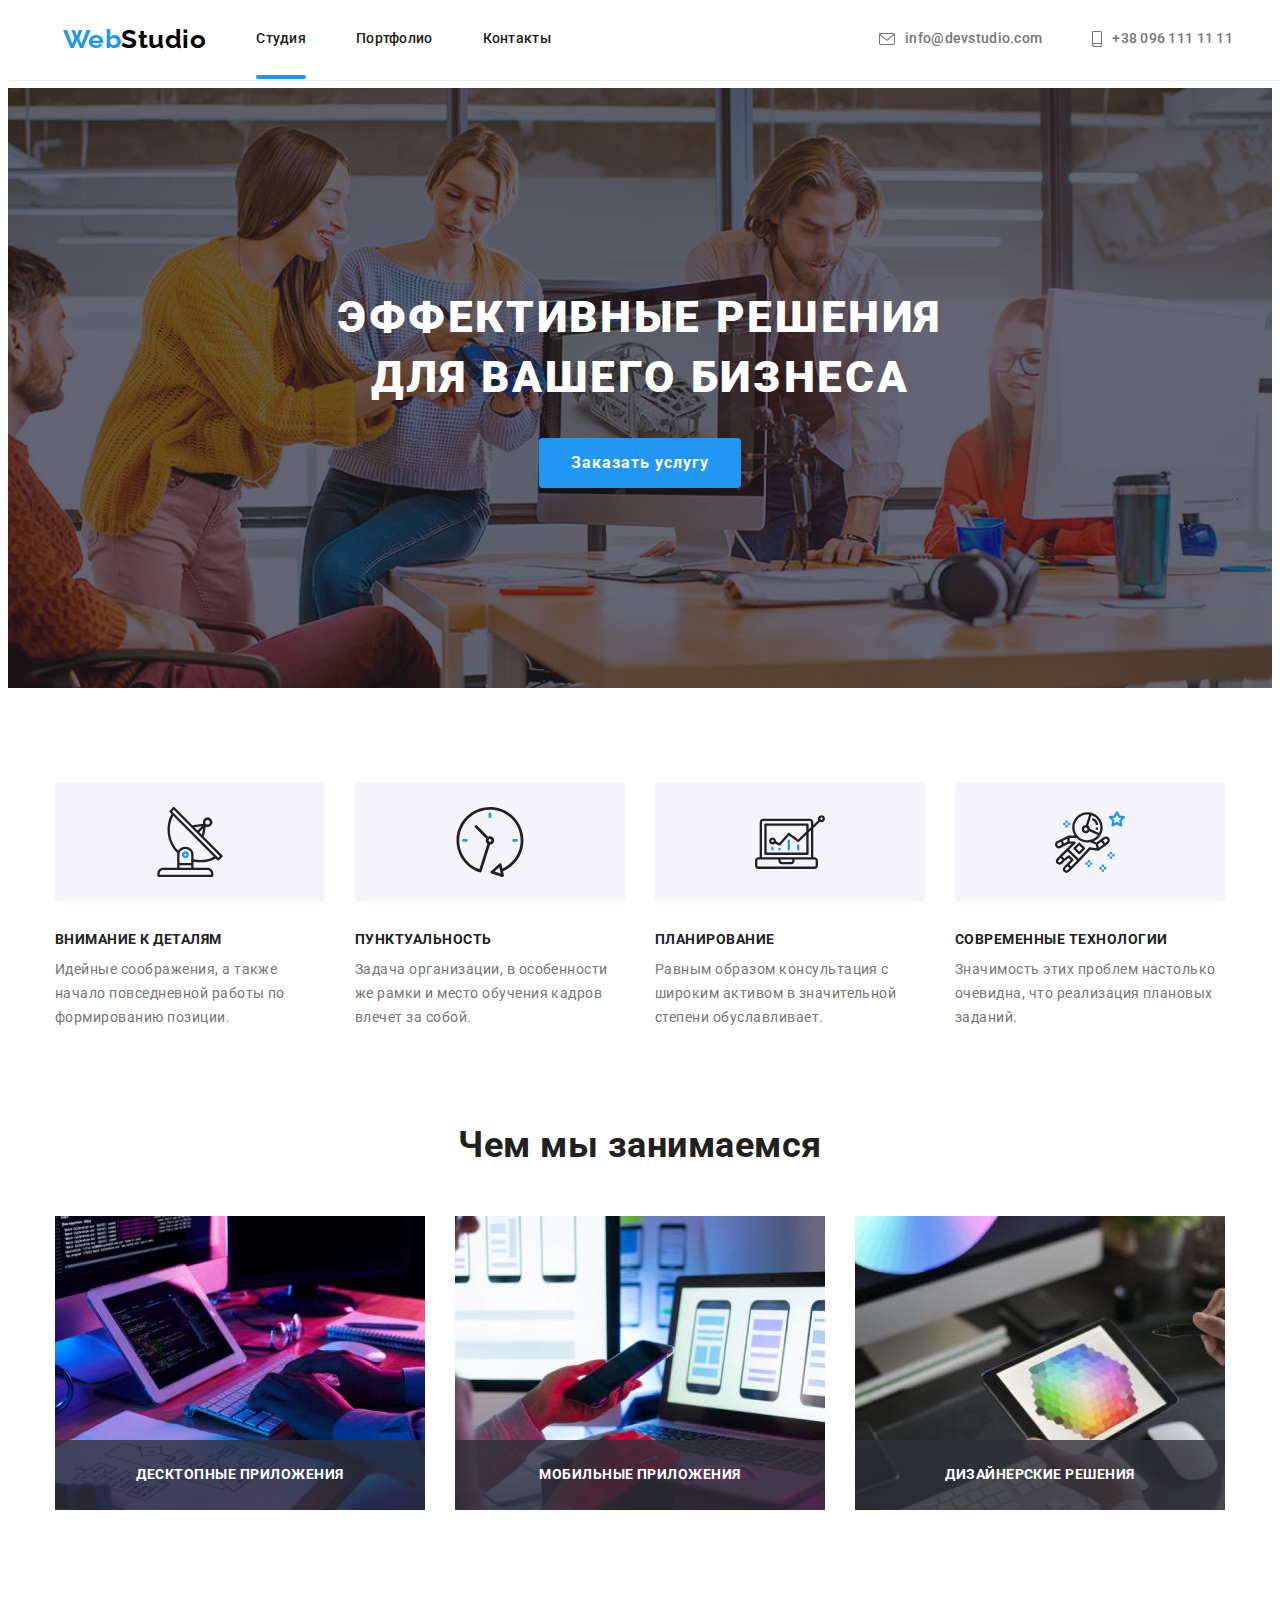
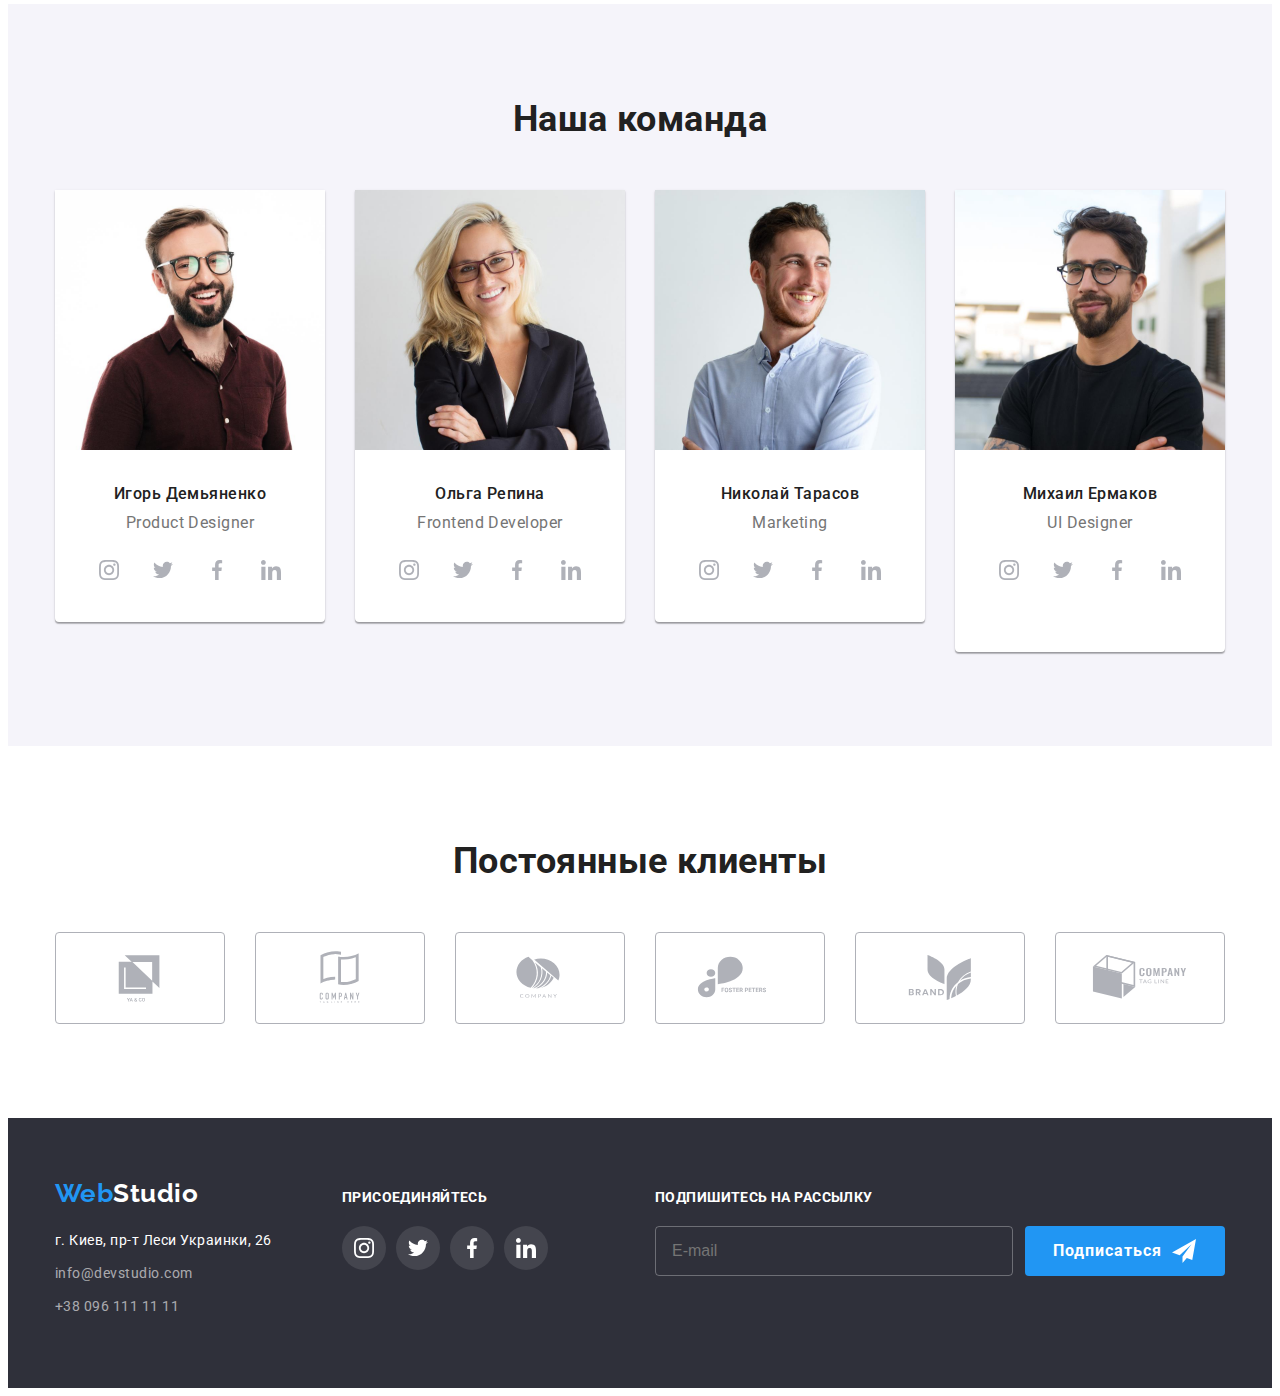
==== commit 983b195e: "адаптивка2" ====
--- a/index.html
+++ b/index.html
@@ -42,12 +42,50 @@
                     </a>
                 </li>
             </ul>
-            <button class="mobile-menu">
-                <svg class="js-open-menu mobile-menu__burger">
+<!-- mobile menu -->
+            <button class="js-open-menu burger-btn" data-menu-open>
+                <svg class="burger-btn__icon">
                     <use href="./images/symbol-defs.svg#menu_burger"></use>
                 </svg>
             </button>
-            
+            <div class="js-menu-container mobile-menu" data-menu>
+                <button class="js-close-menu close-btn" data-menu-close>
+                    <svg class="close-btn__icon">
+                        <use href="./images/symbol-defs.svg#close-icon"></use>
+                    </svg>
+                </button>
+                <div class="mobile-nav">
+                    <ul class="list mobile-nav__list">
+                        <li class="mobile-nav__item"><a class="mobile-nav__link mobile-nav__link--current link"
+                                href="./index.html">Студия</a></li>
+                        <li class="mobile-nav__item"><a class="mobile-nav__link link"
+                                href="./portfolio.html">Портфолио</a></li>
+                        <li class="mobile-nav__item"><a class="mobile-nav__link link" href="">Контакты</a></li>
+                    </ul>                    
+                </div>
+                <div>
+                    <ul class="list mobile-contacts">
+                        <li class="mobile-contacts__item">
+                            <a class="mobile-contacts__telephone link" href="tel:+380961111111">
+                                +38 096 111 11 11
+                            </a>
+                        </li>
+                        <li class="mobile-contacts__item">
+                            <a class="mobile-contacts__mail link" href="mailto:info@devstudio.com">                    
+                                info@devstudio.com
+                            </a>
+                        </li>
+                        
+                    </ul>
+                    <ul class="list mobile-social__list">
+                        <li class="mobile-social__item"><a href="" class="mobile-social__link link">Instagram</a></li>
+                        <li class="mobile-social__item"><a href="" class="mobile-social__link link">Twitter</a></li>
+                        <li class="mobile-social__item"><a href="" class="mobile-social__link link">Facebook</a></li>
+                        <li class="mobile-social__item"><a href="" class="mobile-social__link link">LinkedIn</a></li>
+                    </ul>
+                </div>
+            </div>
+<!-- end mobile menu -->
         </div>
     </header>
 <!-- Контент -->
@@ -449,5 +487,6 @@
 </div>
 
 <script src="./js/modal.js"></script>
+<script src="./js/mobile-menu.js"></script>
 </body>
 </html>--- a/css/main.min.css
+++ b/css/main.min.css
@@ -1,2 +1,2 @@
-:root{--accent-color: #2196F3;--primary-text-color: #212121;--second-text-color: #757575;--light-text-color: #FFFFFF;--dark: #000000;--background-footer: #2F303A;--footer-contacts-color: rgba(255, 255, 255, 0.6);--main-font: 'Roboto', sans-serif}html{box-sizing:border-box}*,*::before,*::after{box-sizing:inherit}body{font-family:var(--main-font);font-weight:400;color:var(--primary-text-color);letter-spacing:0.03em;padding-top:60px}@media screen and (min-width: 768px){body{padding-top:80px}}h1,h2,h3,h4,h5,h6,p,ul{margin:0;padding:0}.list{list-style:none}.link{text-decoration:none;cursor:pointer;display:block}.container{padding-left:15px;padding-right:15px;margin-left:auto;margin-right:auto}@media screen and (min-width: 480px){.container{width:480px}}@media screen and (min-width: 768px){.container{width:768px}}@media screen and (min-width: 1200px){.container{width:1200px}}.section{padding-bottom:60px;padding-top:60px}@media screen and (min-width: 1200px){.section{padding-bottom:94px;padding-top:94px}}.title-two{font-weight:700;font-size:36px;line-height:1.17;text-align:center;color:var(--primary-text-color);margin-bottom:50px}.logo{font-family:'Raleway', sans-serif;font-weight:700;font-size:26px;line-height:1.19;margin-right:50px}.web{color:var(--accent-color)}.logo--dark{color:var(--dark)}.logo--light{display:flex;color:var(--light-text-color);margin-bottom:20px}.btn{font-family:inherit;font-weight:700;font-size:16px;line-height:1.87;display:inline-flex;align-items:center;text-align:center;letter-spacing:0.06em;color:var(--light-text-color);background-color:var(--accent-color);border:none;border-radius:4px;cursor:pointer;transition-property:background-color;transition-duration:250ms;transition-timing-function:cubic-bezier(0.4, 0, 0.2, 1)}.btn:hover,.btn:focus{background-color:#188CE8}.backdrop{position:fixed;top:0;left:0;width:100%;height:100%;z-index:2;background-color:rgba(0,0,0,0.2);opacity:1;transition:opacity 250ms cubic-bezier(0.4, 0, 0.2, 1)}.backdrop.is-hidden{opacity:0;pointer-events:none}.backdrop.is-hidden .modal{transform:translate(-50%, -50%) scale(0.8)}.modal{position:absolute;top:50%;left:50%;z-index:3;transform:translate(-50%, -50%) scale(1);min-width:528px;min-height:581px;background-color:var(--light-text-color);border-radius:4px;box-shadow:0px 1px 3px rgba(0,0,0,0.12),0px 1px 1px rgba(0,0,0,0.14),0px 2px 1px rgba(0,0,0,0.2);transition:transform 250ms cubic-bezier(0.4, 0, 0.2, 1)}.modal__close-btn{position:absolute;top:8px;right:8px;width:30px;height:30px;display:flex;align-items:center;justify-content:center;background-color:var(--light-text-color);border:1px solid rgba(0,0,0,0.1);border-radius:50%;cursor:pointer;transition:fill 250ms cubic-bezier(0.4, 0, 0.2, 1)}.modal__close-btn:hover .modal__icon-vector,.modal__close-btn:focus .modal__icon-vector{fill:var(--accent-color)}.modal__icon-vector{width:18px;height:18px;fill:#000000}.modal__form{display:flex;align-items:center;justify-content:center;flex-direction:column}.modal__title{font-weight:700;font-size:20px;line-height:1.15;text-align:center;color:var(--primary-text-color);margin-top:40px}.form{width:448px;margin-top:12px}.form__group{position:relative;display:flex;flex-direction:column}.form__group label{font-size:12px;line-height:1.17;letter-spacing:0.01em;color:var(--second-text-color)}.form__group input{margin:0;margin-top:4px;padding:11px 12px 11px 42px;outline:none;height:40px;border:1px solid rgba(33,33,33,0.2);border-radius:4px;cursor:pointer;transition:border 250ms cubic-bezier(0.4, 0, 0.2, 1)}.form__group:hover input,.form__group:focus-within input{border-color:var(--accent-color)}.form__group:hover .form__icon,.form__group:focus-within .form__icon{fill:var(--accent-color)}.form__group textarea{margin-top:4px;padding:12px 16px;height:120px;outline:none;border:1px solid rgba(33,33,33,0.2);border-radius:4px;cursor:pointer;transition:border 250ms cubic-bezier(0.4, 0, 0.2, 1)}.form__group:hover textarea,.form__group:focus-within textarea{border-color:var(--accent-color)}.form__group:not(:first-child){margin-top:10px}.form__group:last-child{margin-top:20px}.form__group label[for="police"]{font-size:14px;line-height:1.71;color:var(--second-text-color)}.form__icon{position:absolute;bottom:11px;left:12px;width:18px;height:18px;fill:var(--dark);transition:fill 250ms cubic-bezier(0.4, 0, 0.2, 1)}textarea{resize:none}.form__checkbox-label{display:flex;align-items:center;justify-content:center;margin-top:20px;font-size:14px;line-height:1.71;color:var(--second-text-color)}.form__checkbox-input{-webkit-appearance:none;-moz-appearance:none;appearance:none}.form__checkbox-input:checked ~ .form__box-icon-check{background-color:var(--accent-color);border-color:var(--accent-color)}.form__box-icon-check{display:flex;align-items:center;width:16px;height:15px;margin-right:7px;border:1px solid #212121;border-radius:2px;background-origin:border-box;cursor:pointer}.form__box-icon-check:hover,.form__box-icon-check:focus{border-color:var(--accent-color)}.form__checkbox-link{font-size:14px;line-height:1.71;color:var(--accent-color)}.btn--modal{box-shadow:0px 4px 4px rgba(0,0,0,0.15);margin-top:30px;padding:10px 55px}.header-nav__list{display:none;align-items:center;justify-content:flex-end}.header-nav__item:not(:last-child){margin-right:50px}.header-nav__link{display:none;position:relative;font-weight:500;font-size:14px;line-height:1.14;letter-spacing:0.02em;color:var(--primary-text-color)}.header-nav__link:hover::after{width:100%}.header-nav__link:hover,.header-nav__link:focus{color:var(--accent-color)}.header-nav__link--hero{position:relative}.header-nav__link--hero::after{display:block;position:absolute;content:"";left:0;top:44px;width:0;height:4px;background-color:var(--accent-color);border-radius:2px;transition:250ms cubic-bezier(0.4, 0, 0.2, 1)}.header-nav__link--current{position:relative}.header-nav__link--current::after{display:block;position:absolute;content:"";left:0;top:44px;width:100%;height:4px;background-color:var(--accent-color);border-radius:2px}.header-nav__list.header-nav__item:not(:last-child){margin-right:50px}.nav-contacts{display:none;margin-left:auto;align-items:center}.nav-contacts__item:not(:last-child){margin-right:50px}.nav-contacts__link{display:flex;align-items:center;font-weight:500;font-size:14px;line-height:1.14;letter-spacing:0.02em;color:var(--second-text-color);transition-property:color;transition-duration:250ms;transition-timing-function:cubic-bezier(0.4, 0, 0.2, 1)}.nav-contacts__link:hover,.nav-contacts__link:focus{color:var(--accent-color)}.nav-contacts__link:hover .nav-contacts__link--icon-envelope,.nav-contacts__link:focus .nav-contacts__link--icon-envelope{fill:var(--accent-color)}.nav-contacts__link:hover .nav-contacts__link--icon-smartphone,.nav-contacts__link:focus .nav-contacts__link--icon-smartphone{fill:var(--accent-color)}.nav-contacts__link--icon-envelope{display:flex;align-items:center;width:16px;height:12px;margin-right:10px;fill:#757575;transition-property:fill;transition-duration:250ms;transition-timing-function:cubic-bezier(0.4, 0, 0.2, 1)}.nav-contacts__link--icon-smartphone{display:flex;align-items:center;width:10px;height:16px;margin-right:10px;fill:#757575;transition-property:fill;transition-duration:250ms;transition-timing-function:cubic-bezier(0.4, 0, 0.2, 1)}.team-section__list{display:flex;justify-content:space-between}.team-section__item{width:270px;background-color:var(--light-text-color);box-shadow:0px 1px 3px rgba(0,0,0,0.12),0px 1px 1px rgba(0,0,0,0.14),0px 2px 1px rgba(0,0,0,0.2);border-radius:0px 0px 4px 4px}.team-section__foto-box{margin-bottom:30px}.team-section__second-title{font-weight:500;font-size:16px;line-height:1.19;text-align:center;color:var(--primary-text-color);margin-bottom:10px}.team-section__about{font-size:16px;padding-bottom:16px;line-height:1.19;text-align:center;color:var(--second-text-color)}.social-list{display:flex;justify-content:center;padding-bottom:30px}.social-list__item:not(:last-child){margin-right:10px}.social-list__link{display:flex;justify-content:center;align-items:center;width:44px;height:44px;border-radius:50%;cursor:pointer;background-color:var(--light-text-color);transition-property:background-color;transition-duration:250ms;transition-timing-function:cubic-bezier(0.4, 0, 0.2, 1)}.social-list__link:hover,.social-list__link:focus{background-color:var(--accent-color)}.social-list__link:hover .social-list__icon,.social-list__link:focus .social-list__icon{fill:var(--light-text-color)}.social-list__icon{display:block;fill:#afb1b8;width:20px;height:20px;transition-property:fill;transition-duration:250ms;transition-timing-function:cubic-bezier(0.4, 0, 0.2, 1)}.page-footer__adress{font-style:normal}.page-footer__list{margin-right:70px}.page-footer__item{margin-bottom:9px}.page-footer__link-maps{font-size:14px;line-height:1.71;color:var(--light-text-color)}.page-footer__link{font-size:14px;line-height:1.71;color:var(--footer-contacts-color)}.footer-contact__title{font-weight:700;font-size:14px;line-height:16px;letter-spacing:0.03em;text-transform:uppercase;color:var(--light-text-color);margin-bottom:20px}.footer-social__list{display:flex;margin-right:93px}.social-list__link--footer{background-color:rgba(255,255,255,0.1)}.social-list__icon--footer{fill:var(--light-text-color)}.subscribe{margin-left:auto}.subscribe__topic-form{display:flex;flex-direction:row;align-items:center}.subscribe__input input{font-size:16px;line-height:1.25;color:var(--light-text-color);background-color:transparent;outline:none;border:1px solid rgba(255,255,255,0.3);border-radius:4px;width:358px;height:50px;padding-left:16px}.subscribe__btn{padding:10px 28px;margin-left:12px;width:200px;height:50px}.subscribe__icon-send{display:inline-flex;width:24px;height:24px;margin-left:10px}.projects-galary__button-list{display:flex;justify-content:center;margin-bottom:50px}.projects-galary__button{font-family:inherit;font-weight:500;font-size:16px;line-height:1.62;text-align:center;border-radius:4px;border:none;color:var(--primary-text-color);background-color:#F5F4FA;cursor:pointer;padding:6px 22px;transition-property:color, background-color, box-shadow;transition-duration:250ms;transition-timing-function:cubic-bezier(0.4, 0, 0.2, 1)}.projects-galary__button:hover,.projects-galary__button:focus{color:var(--light-text-color);background-color:var(--accent-color);box-shadow:0px 3px 1px rgba(0,0,0,0.1),0px 1px 2px rgba(0,0,0,0.08),0px 2px 2px rgba(0,0,0,0.12)}.projects-galary__list-button-item:not(:last-child){margin-right:8px}.projects-galary__list{display:flex;flex-wrap:wrap}.projects-galary__box{width:370px;padding-bottom:20px;background-color:var(--light-text-color);border:1px solid #EEEEEE;box-sizing:border-box}.projects-galary__box:hover,.projects-galary__box:focus{box-shadow:0px 1px 1px rgba(0,0,0,0.12),0px 4px 4px rgba(0,0,0,0.06),1px 4px 6px rgba(0,0,0,0.16)}.projects-galary__box:not(:nth-child(3n+3)){margin-right:30px}.projects-galary__box:not(:nth-child(n+7)){margin-bottom:30px}.projects-galary__tehno-kriak{position:relative;overflow:hidden}.projects-galary__tehno-kriak::before{position:absolute;display:inline-block;content:"";width:100%;height:100%;background-color:rgba(33,150,243,0.9);transform:translateY(100%);transition-property:transform;transition-duration:250ms;transition-timing-function:cubic-bezier(0.4, 0, 0.2, 1)}.projects-galary__link:hover .projects-galary__tehno-kriak::before{transform:translateY(0)}.projects-galary__text{position:absolute;top:0;left:0;display:flex;padding:63px 24px;font-size:18px;line-height:1.56;color:var(--light-text-color);transition-property:opacity;transition-duration:250ms;transition-timing-function:cubic-bezier(0.4, 0, 0.2, 1);opacity:0}.projects-galary__link:hover .projects-galary__text{opacity:1}.about-box{padding-top:20px;padding-left:24px}.about-box__title{font-weight:700;font-size:18px;line-height:2;letter-spacing:0.06em;color:var(--primary-text-color);margin-bottom:4px}.about-box__about{font-size:16px;line-height:1.87;color:var(--second-text-color)}.page-header{position:fixed;top:0;width:100%;z-index:1;min-height:60px;border-bottom:1px solid #ececec;padding-top:16px;padding-bottom:16px;background-color:var(--light-text-color)}@media screen and (min-width: 768px){.page-header{min-height:80px;padding-top:24px;padding-bottom:25px}}.nav-container{display:flex;align-items:center}.header-nav{display:flex}.logo{font-family:"Raleway", sans-serif;font-weight:700;font-size:26px;line-height:1.19;margin-right:50px}.web{color:var(--accent-color)}.mobile-menu{width:40px;height:40px;cursor:pointer;background-color:transparent;border:none;margin-left:auto}.mobile-menu__burger{width:100%;height:100%;cursor:pointer}.header-nav__list{display:none;align-items:center;justify-content:flex-end}.header-nav__item:not(:last-child){margin-right:50px}.header-nav__link{position:relative;font-weight:500;font-size:14px;line-height:1.14;letter-spacing:0.02em;color:var(--primary-text-color)}.header-nav__link:hover::after{width:100%}.header-nav__link:hover,.header-nav__link:focus{color:var(--accent-color)}.header-nav__link--hero{position:relative}.header-nav__link--hero::after{display:block;position:absolute;content:"";left:0;top:44px;width:0;height:4px;background-color:var(--accent-color);border-radius:2px;transition:250ms cubic-bezier(0.4, 0, 0.2, 1)}.header-nav__link--current{position:relative}.header-nav__link--current::after{display:block;position:absolute;content:"";left:0;top:44px;width:100%;height:4px;background-color:var(--accent-color);border-radius:2px}.header-nav__list.header-nav__item:not(:last-child){margin-right:50px}.nav-contacts{display:none;margin-left:auto;align-items:center}.nav-contacts__item:not(:last-child){margin-right:50px}.nav-contacts__link{display:flex;align-items:center;font-weight:500;font-size:14px;line-height:1.14;letter-spacing:0.02em;color:var(--second-text-color);transition-property:color;transition-duration:250ms;transition-timing-function:cubic-bezier(0.4, 0, 0.2, 1)}.nav-contacts__link:hover,.nav-contacts__link:focus{color:var(--accent-color)}.nav-contacts__link:hover .nav-contacts__link--icon-envelope,.nav-contacts__link:focus .nav-contacts__link--icon-envelope{fill:var(--accent-color)}.nav-contacts__link:hover .nav-contacts__link--icon-smartphone,.nav-contacts__link:focus .nav-contacts__link--icon-smartphone{fill:var(--accent-color)}.nav-contacts__link--icon-envelope{display:flex;align-items:center;width:16px;height:12px;margin-right:10px;fill:#757575;transition-property:fill;transition-duration:250ms;transition-timing-function:cubic-bezier(0.4, 0, 0.2, 1)}.nav-contacts__link--icon-smartphone{display:flex;align-items:center;width:10px;height:16px;margin-right:10px;fill:#757575;transition-property:fill;transition-duration:250ms;transition-timing-function:cubic-bezier(0.4, 0, 0.2, 1)}.hero-section{background-color:#2F303A;text-align:center;padding-top:118px;padding-bottom:118px}@media screen and (min-width: 1200px){.hero-section{padding-top:200px;padding-bottom:200px}}.hero-section__tittle{font-weight:900;font-size:26px;line-height:1.62;text-align:center;letter-spacing:0.06em;text-transform:uppercase;color:var(--light-text-color);margin-bottom:30px}@media screen and (min-width: 1200px){.hero-section__tittle{font-size:44px;line-height:1.36}}.hero-section--btn{padding:10px 32px}.hero-section--overlay{max-width:1600px;height:400px;margin-left:auto;margin-right:auto;background-image:linear-gradient(rgba(47,48,58,0.4), rgba(47,48,58,0.4)),url(../images/imgbcg.jpg);background-repeat:no-repeat;background-size:cover;background-position:center}@media screen and (min-width: 1200px){.hero-section--overlay{height:600px}}@media screen and (min-width: 1200px){.feature-section{padding-bottom:0}}.feature-section__title{display:none}.feature-section__list{display:block;flex-wrap:wrap;margin-left:-30px;margin-top:-30px}@media screen and (min-width: 768px){.feature-section__list{display:flex}}.feature-section__item{display:block;max-width:450px;margin-left:30px;margin-top:30px}@media screen and (min-width: 768px){.feature-section__item{display:flex;flex-direction:column;max-width:354px;margin-left:30px;margin-top:30px;flex-basis:calc((100% - 60px) / 2)}}@media screen and (min-width: 1200px){.feature-section__item{max-width:270px;margin-left:30px;margin-top:30px;flex-basis:calc((100% - 120px) / 4)}}.feature-section__icon-bcg{display:flex;justify-content:center;align-items:center;width:100%;height:120px;background-color:#F5F4FA;margin-bottom:30px;border-radius:4px}.feature-section__icon-box{display:block;width:70px;height:70px}.feature-section__second-title{font-weight:700;font-size:14px;line-height:1.14;text-transform:uppercase;color:var(--primary-text-color);margin-bottom:10px}.feature-section__about{font-size:14px;line-height:1.71;color:var(--second-text-color)}.galary{display:none}@media screen and (min-width: 1200px){.galary{display:block}}.galary__list{display:flex;flex-wrap:wrap;margin-left:-30px;margin-top:-30px}.galary__item{position:relative;display:flex;margin-left:30px;margin-top:30px;flex-basis:calc((100% - 90px) / 3)}.galary__item::before{position:absolute;display:flex;bottom:0;content:"";background-color:rgba(47,48,58,0.8);width:100%;height:70px}.galary__photo{display:block;max-width:100%}.galary__about{display:block;text-align:center;justify-content:center;position:absolute;left:50%;bottom:27px;transform:translate(-50%);width:100%;padding-bottom:0;font-weight:700;font-size:14px;line-height:1.14;text-transform:uppercase;color:var(--light-text-color)}.section.no-padding{padding-top:0;padding-bottom:0}.team-section{padding-top:94px;padding-bottom:94px;background-color:#f5f4fa}.team-section__list{display:block;justify-content:space-between}@media screen and (min-width: 768px){.team-section__list{display:flex;flex-wrap:wrap}}.team-section__item{width:450px;background-color:var(--light-text-color);box-shadow:0px 1px 3px rgba(0,0,0,0.12),0px 1px 1px rgba(0,0,0,0.14),0px 2px 1px rgba(0,0,0,0.2);border-radius:0px 0px 4px 4px}.team-section__item:not(:last-child){margin-bottom:30px}@media screen and (min-width: 768px){.team-section__item{width:354px}}@media screen and (min-width: 1200px){.team-section__item{width:270px}}.team-section__foto-box{margin-bottom:30px}.team-section__second-title{font-weight:500;font-size:28px;line-height:1.18;text-align:center;color:var(--primary-text-color);margin-bottom:10px}@media screen and (min-width: 1200px){.team-section__second-title{font-size:16px;line-height:1.19}}.team-section__about{font-size:16px;padding-bottom:16px;line-height:1.19;text-align:center;color:var(--second-text-color)}.social-list{display:flex;justify-content:center;padding-bottom:30px}.social-list__item:not(:last-child){margin-right:10px}.social-list__link{display:flex;justify-content:center;align-items:center;width:44px;height:44px;border-radius:50%;cursor:pointer;background-color:var(--light-text-color);transition-property:background-color;transition-duration:250ms;transition-timing-function:cubic-bezier(0.4, 0, 0.2, 1)}.social-list__link:hover,.social-list__link:focus{background-color:var(--accent-color)}.social-list__link:hover .social-list__icon,.social-list__link:focus .social-list__icon{fill:var(--light-text-color)}.social-list__icon{display:block;fill:#afb1b8;width:20px;height:20px;transition-property:fill;transition-duration:250ms;transition-timing-function:cubic-bezier(0.4, 0, 0.2, 1)}.section-clients__list{display:flex;justify-content:space-between}.section-clients__link{width:170px;height:92px;border:1px solid #AFB1B8;border-radius:4px;display:flex;justify-content:center;align-items:center;cursor:pointer;transition-property:border-color;transition-duration:250ms;transition-timing-function:cubic-bezier(0.4, 0, 0.2, 1)}.section-clients__link:hover,.section-clients__link:focus{border-color:var(--accent-color)}.section-clients__link:hover .section-clients__icon-company,.section-clients__link:focus .section-clients__icon-company{fill:var(--accent-color)}.section-clients__icon-company{width:106px;height:60px;fill:#afb1b8;transition-property:fill;transition-duration:250ms;transition-timing-function:cubic-bezier(0.4, 0, 0.2, 1)}.page-footer{background-color:#2F303A;padding-top:60px;padding-bottom:60px}.page-footer__container{display:flex;align-items:baseline}.page-footer__adress{font-style:normal}.page-footer__list{margin-right:70px}.page-footer__item{margin-bottom:9px}.page-footer__link-maps{font-size:14px;line-height:1.71;color:var(--light-text-color)}.page-footer__link{font-size:14px;line-height:1.71;color:var(--footer-contacts-color)}.footer-contact__title{font-weight:700;font-size:14px;line-height:1.14;letter-spacing:0.03em;text-transform:uppercase;color:var(--light-text-color);margin-bottom:20px}.footer-social__list{display:flex;margin-right:93px}.social-list__link--footer{background-color:rgba(255,255,255,0.1)}.social-list__icon--footer{fill:var(--light-text-color)}.subscribe{margin-left:auto}.subscribe__topic-form{display:flex;flex-direction:row;align-items:center}.subscribe__input input{font-size:16px;line-height:1.25;color:var(--light-text-color);background-color:transparent;outline:none;border:1px solid rgba(255,255,255,0.3);border-radius:4px;width:358px;height:50px;padding-left:16px}.subscribe__btn{padding:10px 28px;margin-left:12px;width:200px;height:50px}.subscribe__icon-send{display:inline-flex;width:24px;height:24px;margin-left:10px}.projects-galary{background-color:var(--light-text-color)}.projects-galary__title{display:none}.projects-galary__button-list{display:flex;justify-content:center;margin-bottom:50px}.projects-galary__button{font-family:inherit;font-weight:500;font-size:16px;line-height:1.62;text-align:center;border-radius:4px;border:none;color:var(--primary-text-color);background-color:#F5F4FA;cursor:pointer;padding:6px 22px;transition-property:color, background-color, box-shadow;transition-duration:250ms;transition-timing-function:cubic-bezier(0.4, 0, 0.2, 1)}.projects-galary__button:hover,.projects-galary__button:focus{color:var(--light-text-color);background-color:var(--accent-color);box-shadow:0px 3px 1px rgba(0,0,0,0.1),0px 1px 2px rgba(0,0,0,0.08),0px 2px 2px rgba(0,0,0,0.12)}.projects-galary__list-button-item:not(:last-child){margin-right:8px}.projects-galary__list{display:flex;flex-wrap:wrap}.projects-galary__box{width:370px;padding-bottom:20px;background-color:var(--light-text-color);border:1px solid #EEEEEE;box-sizing:border-box}.projects-galary__box:hover,.projects-galary__box:focus{box-shadow:0px 1px 1px rgba(0,0,0,0.12),0px 4px 4px rgba(0,0,0,0.06),1px 4px 6px rgba(0,0,0,0.16)}.projects-galary__box:not(:nth-child(3n+3)){margin-right:30px}.projects-galary__box:not(:nth-child(n+7)){margin-bottom:30px}.projects-galary__tehno-kriak{position:relative;overflow:hidden}.projects-galary__tehno-kriak .projects-galary__tehno-kriak::before{position:absolute;display:inline-block;content:"";width:100%;height:100%;background-color:rgba(33,150,243,0.9);transform:translateY(100%);transition-property:transform;transition-duration:250ms;transition-timing-function:cubic-bezier(0.4, 0, 0.2, 1)}.projects-galary__link:hover .projects-galary__tehno-kriak::before{transform:translateY(0)}.projects-galary__text{position:absolute;top:0;left:0;display:flex;padding:63px 24px;font-size:18px;line-height:1.56;color:var(--light-text-color);transition-property:opacity;transition-duration:250ms;transition-timing-function:cubic-bezier(0.4, 0, 0.2, 1);opacity:0}.projects-galary__link:hover .projects-galary__text{opacity:1}.about-box{padding-top:20px;padding-left:24px}.about-box__title{font-weight:700;font-size:18px;line-height:2;letter-spacing:0.06em;color:var(--primary-text-color);margin-bottom:4px}.about-box__about{font-size:16px;line-height:1.87;color:var(--second-text-color)}
+:root{--accent-color: #2196F3;--primary-text-color: #212121;--second-text-color: #757575;--light-text-color: #FFFFFF;--dark: #000000;--background-footer: #2F303A;--footer-contacts-color: rgba(255, 255, 255, 0.6);--main-font: 'Roboto', sans-serif}html{box-sizing:border-box}*,*::before,*::after{box-sizing:inherit}body{font-family:var(--main-font);font-weight:400;color:var(--primary-text-color);letter-spacing:0.03em;padding-top:60px}@media screen and (min-width: 768px){body{padding-top:80px}}h1,h2,h3,h4,h5,h6,p,ul{margin:0;padding:0}.list{list-style:none}.link{text-decoration:none;cursor:pointer;display:block}.container{padding-left:15px;padding-right:15px;margin-left:auto;margin-right:auto}@media screen and (min-width: 480px){.container{width:480px}}@media screen and (min-width: 768px){.container{width:768px}}@media screen and (min-width: 1200px){.container{width:1200px}}.section{padding-bottom:60px;padding-top:60px}@media screen and (min-width: 1200px){.section{padding-bottom:94px;padding-top:94px}}.title-two{font-weight:700;font-size:36px;line-height:1.17;text-align:center;color:var(--primary-text-color);margin-bottom:50px}.logo{font-family:'Raleway', sans-serif;font-weight:700;font-size:26px;line-height:1.19;margin-right:50px}.web{color:var(--accent-color)}.logo--dark{color:var(--dark)}.logo--light{display:flex;color:var(--light-text-color);margin-bottom:20px}.btn{font-family:inherit;font-weight:700;font-size:16px;line-height:1.87;display:inline-flex;align-items:center;text-align:center;letter-spacing:0.06em;color:var(--light-text-color);background-color:var(--accent-color);border:none;border-radius:4px;cursor:pointer;transition-property:background-color;transition-duration:250ms;transition-timing-function:cubic-bezier(0.4, 0, 0.2, 1)}.btn:hover,.btn:focus{background-color:#188CE8}.backdrop{position:fixed;top:0;left:0;width:100%;height:100%;z-index:2;background-color:rgba(0,0,0,0.2);opacity:1;transition:opacity 250ms cubic-bezier(0.4, 0, 0.2, 1)}.backdrop.is-hidden{opacity:0;pointer-events:none}.backdrop.is-hidden .modal{transform:translate(-50%, -50%) scale(0.8)}.modal{position:absolute;top:50%;left:50%;z-index:3;transform:translate(-50%, -50%) scale(1);min-width:528px;min-height:581px;background-color:var(--light-text-color);border-radius:4px;box-shadow:0px 1px 3px rgba(0,0,0,0.12),0px 1px 1px rgba(0,0,0,0.14),0px 2px 1px rgba(0,0,0,0.2);transition:transform 250ms cubic-bezier(0.4, 0, 0.2, 1)}.modal__close-btn{position:absolute;top:8px;right:8px;width:30px;height:30px;display:flex;align-items:center;justify-content:center;background-color:var(--light-text-color);border:1px solid rgba(0,0,0,0.1);border-radius:50%;cursor:pointer;transition:fill 250ms cubic-bezier(0.4, 0, 0.2, 1)}.modal__close-btn:hover .modal__icon-vector,.modal__close-btn:focus .modal__icon-vector{fill:var(--accent-color)}.modal__icon-vector{width:18px;height:18px;fill:#000000}.modal__form{display:flex;align-items:center;justify-content:center;flex-direction:column}.modal__title{font-weight:700;font-size:20px;line-height:1.15;text-align:center;color:var(--primary-text-color);margin-top:40px}.form{width:448px;margin-top:12px}.form__group{position:relative;display:flex;flex-direction:column}.form__group label{font-size:12px;line-height:1.17;letter-spacing:0.01em;color:var(--second-text-color)}.form__group input{margin:0;margin-top:4px;padding:11px 12px 11px 42px;outline:none;height:40px;border:1px solid rgba(33,33,33,0.2);border-radius:4px;cursor:pointer;transition:border 250ms cubic-bezier(0.4, 0, 0.2, 1)}.form__group:hover input,.form__group:focus-within input{border-color:var(--accent-color)}.form__group:hover .form__icon,.form__group:focus-within .form__icon{fill:var(--accent-color)}.form__group textarea{margin-top:4px;padding:12px 16px;height:120px;outline:none;border:1px solid rgba(33,33,33,0.2);border-radius:4px;cursor:pointer;transition:border 250ms cubic-bezier(0.4, 0, 0.2, 1)}.form__group:hover textarea,.form__group:focus-within textarea{border-color:var(--accent-color)}.form__group:not(:first-child){margin-top:10px}.form__group:last-child{margin-top:20px}.form__group label[for="police"]{font-size:14px;line-height:1.71;color:var(--second-text-color)}.form__icon{position:absolute;bottom:11px;left:12px;width:18px;height:18px;fill:var(--dark);transition:fill 250ms cubic-bezier(0.4, 0, 0.2, 1)}textarea{resize:none}.form__checkbox-label{display:flex;align-items:center;justify-content:center;margin-top:20px;font-size:14px;line-height:1.71;color:var(--second-text-color)}.form__checkbox-input{-webkit-appearance:none;-moz-appearance:none;appearance:none}.form__checkbox-input:checked ~ .form__box-icon-check{background-color:var(--accent-color);border-color:var(--accent-color)}.form__box-icon-check{display:flex;align-items:center;width:16px;height:15px;margin-right:7px;border:1px solid #212121;border-radius:2px;background-origin:border-box;cursor:pointer}.form__box-icon-check:hover,.form__box-icon-check:focus{border-color:var(--accent-color)}.form__checkbox-link{font-size:14px;line-height:1.71;color:var(--accent-color)}.btn--modal{box-shadow:0px 4px 4px rgba(0,0,0,0.15);margin-top:30px;padding:10px 55px}.header-nav__list{display:none;align-items:center;justify-content:flex-end}@media screen and (min-width: 768px){.header-nav__list{display:flex}}.header-nav__item:not(:last-child){margin-right:50px}.header-nav__link{display:none;position:relative;font-weight:500;font-size:14px;line-height:1.14;letter-spacing:0.02em;color:var(--primary-text-color)}.header-nav__link:hover::after{width:100%}.header-nav__link:hover,.header-nav__link:focus{color:var(--accent-color)}@media screen and (min-width: 768px){.header-nav__link{display:flex}}.header-nav__link--hero{position:relative}.header-nav__link--hero::after{display:block;position:absolute;content:"";left:0;top:46px;width:0;height:4px;background-color:var(--accent-color);border-radius:2px;transition:250ms cubic-bezier(0.4, 0, 0.2, 1)}@media screen and (min-width: 1200px){.header-nav__link--hero::after{top:44px}}.header-nav__link--current{position:relative}.header-nav__link--current::after{display:block;position:absolute;content:"";left:0;top:46px;width:100%;height:4px;background-color:var(--accent-color);border-radius:2px}@media screen and (min-width: 1200px){.header-nav__link--current::after{top:44px}}.header-nav__list.header-nav__item:not(:last-child){margin-right:50px}.nav-contacts{display:none;margin-left:auto;align-items:center}@media screen and (min-width: 768px){.nav-contacts{display:block}}@media screen and (min-width: 1200px){.nav-contacts{display:flex}}.nav-contacts__item:not(:last-child){margin-bottom:10px}@media screen and (min-width: 1200px){.nav-contacts__item:not(:last-child){margin-right:50px;margin-bottom:0}}.nav-contacts__link{display:flex;align-items:center;font-weight:500;font-size:14px;line-height:1.14;letter-spacing:0.02em;color:var(--second-text-color);transition-property:color;transition-duration:250ms;transition-timing-function:cubic-bezier(0.4, 0, 0.2, 1)}.nav-contacts__link:hover,.nav-contacts__link:focus{color:var(--accent-color)}.nav-contacts__link:hover .nav-contacts__link--icon-envelope,.nav-contacts__link:focus .nav-contacts__link--icon-envelope{fill:var(--accent-color)}.nav-contacts__link:hover .nav-contacts__link--icon-smartphone,.nav-contacts__link:focus .nav-contacts__link--icon-smartphone{fill:var(--accent-color)}.nav-contacts__link--icon-envelope{display:flex;align-items:center;width:16px;height:12px;margin-right:10px;fill:#757575;transition-property:fill;transition-duration:250ms;transition-timing-function:cubic-bezier(0.4, 0, 0.2, 1)}@media screen and (min-width: 1200px){.nav-contacts__link--icon-envelope{margin-right:10px;margin-bottom:0}}.nav-contacts__link--icon-smartphone{display:flex;align-items:center;width:10px;height:16px;margin-right:10px;fill:#757575;transition-property:fill;transition-duration:250ms;transition-timing-function:cubic-bezier(0.4, 0, 0.2, 1)}.team-section__list{display:flex;justify-content:space-between}.team-section__item{width:270px;background-color:var(--light-text-color);box-shadow:0px 1px 3px rgba(0,0,0,0.12),0px 1px 1px rgba(0,0,0,0.14),0px 2px 1px rgba(0,0,0,0.2);border-radius:0px 0px 4px 4px}.team-section__foto-box{margin-bottom:30px}.team-section__second-title{font-weight:500;font-size:16px;line-height:1.19;text-align:center;color:var(--primary-text-color);margin-bottom:10px}.team-section__about{font-size:16px;padding-bottom:16px;line-height:1.19;text-align:center;color:var(--second-text-color)}.social-list{display:flex;justify-content:center;padding-bottom:30px}.social-list__item:not(:last-child){margin-right:10px}.social-list__link{display:flex;justify-content:center;align-items:center;width:44px;height:44px;border-radius:50%;cursor:pointer;background-color:var(--light-text-color);transition-property:background-color;transition-duration:250ms;transition-timing-function:cubic-bezier(0.4, 0, 0.2, 1)}.social-list__link:hover,.social-list__link:focus{background-color:var(--accent-color)}.social-list__link:hover .social-list__icon,.social-list__link:focus .social-list__icon{fill:var(--light-text-color)}.social-list__icon{display:block;fill:#afb1b8;width:20px;height:20px;transition-property:fill;transition-duration:250ms;transition-timing-function:cubic-bezier(0.4, 0, 0.2, 1)}.page-footer__adress{font-style:normal}.page-footer__list{margin-right:70px}.page-footer__item{margin-bottom:9px}.page-footer__link-maps{font-size:14px;line-height:1.71;color:var(--light-text-color)}.page-footer__link{font-size:14px;line-height:1.71;color:var(--footer-contacts-color)}.footer-contact__title{font-weight:700;font-size:14px;line-height:16px;letter-spacing:0.03em;text-transform:uppercase;color:var(--light-text-color);margin-bottom:20px}.footer-social__list{display:flex;margin-right:93px}.social-list__link--footer{background-color:rgba(255,255,255,0.1)}.social-list__icon--footer{fill:var(--light-text-color)}.subscribe{margin-left:auto}.subscribe__topic-form{display:flex;flex-direction:row;align-items:center}.subscribe__input input{font-size:16px;line-height:1.25;color:var(--light-text-color);background-color:transparent;outline:none;border:1px solid rgba(255,255,255,0.3);border-radius:4px;width:358px;height:50px;padding-left:16px}.subscribe__btn{padding:10px 28px;margin-left:12px;width:200px;height:50px}.subscribe__icon-send{display:inline-flex;width:24px;height:24px;margin-left:10px}.projects-galary__button-list{display:flex;justify-content:center;margin-bottom:50px}.projects-galary__button{font-family:inherit;font-weight:500;font-size:16px;line-height:1.62;text-align:center;border-radius:4px;border:none;color:var(--primary-text-color);background-color:#F5F4FA;cursor:pointer;padding:6px 22px;transition-property:color, background-color, box-shadow;transition-duration:250ms;transition-timing-function:cubic-bezier(0.4, 0, 0.2, 1)}.projects-galary__button:hover,.projects-galary__button:focus{color:var(--light-text-color);background-color:var(--accent-color);box-shadow:0px 3px 1px rgba(0,0,0,0.1),0px 1px 2px rgba(0,0,0,0.08),0px 2px 2px rgba(0,0,0,0.12)}.projects-galary__list-button-item:not(:last-child){margin-right:8px}.projects-galary__list{display:flex;flex-wrap:wrap}.projects-galary__box{width:370px;padding-bottom:20px;background-color:var(--light-text-color);border:1px solid #EEEEEE;box-sizing:border-box}.projects-galary__box:hover,.projects-galary__box:focus{box-shadow:0px 1px 1px rgba(0,0,0,0.12),0px 4px 4px rgba(0,0,0,0.06),1px 4px 6px rgba(0,0,0,0.16)}.projects-galary__box:not(:nth-child(3n+3)){margin-right:30px}.projects-galary__box:not(:nth-child(n+7)){margin-bottom:30px}.projects-galary__tehno-kriak{position:relative;overflow:hidden}.projects-galary__tehno-kriak::before{position:absolute;display:inline-block;content:"";width:100%;height:100%;background-color:rgba(33,150,243,0.9);transform:translateY(100%);transition-property:transform;transition-duration:250ms;transition-timing-function:cubic-bezier(0.4, 0, 0.2, 1)}.projects-galary__link:hover .projects-galary__tehno-kriak::before{transform:translateY(0)}.projects-galary__text{position:absolute;top:0;left:0;display:flex;padding:63px 24px;font-size:18px;line-height:1.56;color:var(--light-text-color);transition-property:opacity;transition-duration:250ms;transition-timing-function:cubic-bezier(0.4, 0, 0.2, 1);opacity:0}.projects-galary__link:hover .projects-galary__text{opacity:1}.about-box{padding-top:20px;padding-left:24px}.about-box__title{font-weight:700;font-size:18px;line-height:2;letter-spacing:0.06em;color:var(--primary-text-color);margin-bottom:4px}.about-box__about{font-size:16px;line-height:1.87;color:var(--second-text-color)}.page-header{position:fixed;display:block;top:0;width:100%;z-index:1;min-height:60px;border-bottom:1px solid #ececec;padding-top:16px;padding-bottom:16px;background-color:var(--light-text-color)}@media screen and (min-width: 768px){.page-header{min-height:80px;padding-top:21px;padding-bottom:21px}}@media screen and (min-width: 1200px){.page-header{padding-top:24px;padding-bottom:25px}}.nav-container{position:relative;display:flex;align-items:center;justify-content:space-between;margin-left:0;margin-right:0}@media screen and (min-width: 1200px){.nav-container{margin-left:auto;margin-right:auto}}.header-nav{display:flex}.logo{display:flex;font-family:"Raleway", sans-serif;font-weight:700;font-size:26px;line-height:1.19;margin-right:50px}.web{color:var(--accent-color)}.burger-btn{width:40px;height:40px;cursor:pointer;background-color:transparent;border:none;padding:0}.burger-btn:hover,.burger-btn:focus{fill:var(--accent-color)}@media screen and (min-width: 768px){.burger-btn{display:none}}.burger-btn__icon{width:100%;height:100%;cursor:pointer}.burger-btn__icon:hover,.burger-btn__icon:focus{fill:var(--accent-color)}.mobile-menu{position:fixed;display:flex;flex-direction:column;justify-content:space-between;z-index:100;top:0;left:0;width:100vh;height:100vh;padding:48px 40px;background-color:var(--light-text-color);opacity:0;visibility:hidden;pointer-events:none;transform:translateX(100%);transition-property:transform;transition-duration:250ms;transition-timing-function:cubic-bezier(0.4, 0, 0.2, 1)}.mobile-menu.is-open{opacity:1;visibility:visible;pointer-events:all;transform:translateX(0);transition-property:transform;transition-duration:250ms;transition-timing-function:cubic-bezier(0.4, 0, 0.2, 1)}.close-btn{position:absolute;top:10px;right:15px;width:40px;height:40px;cursor:pointer;background-color:transparent;border:none;padding:0}.close-btn:hover,.close-btn:focus{fill:var(--accent-color)}.close-btn__icon{width:100%;height:100%;cursor:pointer}.close-btn__icon:hover,.close-btn__icon:focus{fill:var(--accent-color)}.mobile-nav__item:not(:last-child){margin-bottom:32px}.mobile-nav__link{font-weight:500;font-size:40px;line-height:1.18;letter-spacing:0.02em;color:var(--primary-text-color)}.mobile-nav__link--current{color:var(--accent-color)}.mobile-contacts{margin-bottom:64px}.mobile-contacts__telephone{font-weight:500;font-size:34px;line-height:1.18;letter-spacing:0.02em;color:var(--accent-color);margin-bottom:32px}.mobile-contacts__mail{font-weight:500;font-size:24px;line-height:1.17;letter-spacing:0.02em;color:var(--second-text-color)}.mobile-social__list{display:flex;justify-content:start}.mobile-social__item:not(:last-child){padding-right:10px;border-right:1px solid rgba(33,33,33,0.2)}.mobile-social__item:last-child{border:none}.mobile-social__item:not(:first-child){padding-left:10px}.mobile-social__link{font-weight:500;font-size:18px;line-height:1.22;letter-spacing:0.02em;color:var(--accent-color)}.header-nav__list{display:none;align-items:center;justify-content:flex-end}@media screen and (min-width: 768px){.header-nav__list{display:flex}}@media screen and (min-width: 1200px){.header-nav__list{display:flex}}.header-nav__item:not(:last-child){margin-right:50px}.header-nav__link{position:relative;font-weight:500;font-size:14px;line-height:1.14;letter-spacing:0.02em;color:var(--primary-text-color)}.header-nav__link:hover::after{width:100%}.header-nav__link:hover,.header-nav__link:focus{color:var(--accent-color)}.header-nav__link--hero{position:relative}.header-nav__link--hero::after{display:block;position:absolute;content:"";left:0;top:46px;width:0;height:4px;background-color:var(--accent-color);border-radius:2px;transition:250ms cubic-bezier(0.4, 0, 0.2, 1)}@media screen and (min-width: 1200px){.header-nav__link--hero::after{top:44px}}.header-nav__link--current{position:relative}.header-nav__link--current::after{display:block;position:absolute;content:"";left:0;top:46px;width:100%;height:4px;background-color:var(--accent-color);border-radius:2px}@media screen and (min-width: 1200px){.header-nav__link--current::after{top:44px}}.header-nav__list.header-nav__item:not(:last-child){margin-right:50px}.nav-contacts{display:none;margin-left:auto;align-items:center}@media screen and (min-width: 768px){.nav-contacts{display:block}}@media screen and (min-width: 1200px){.nav-contacts{display:flex}}.nav-contacts__item:not(:last-child){margin-bottom:10px}@media screen and (min-width: 1200px){.nav-contacts__item:not(:last-child){margin-right:50px;margin-bottom:0}}.nav-contacts__link{display:flex;align-items:center;font-weight:500;font-size:14px;line-height:1.14;letter-spacing:0.02em;color:var(--second-text-color);transition-property:color;transition-duration:250ms;transition-timing-function:cubic-bezier(0.4, 0, 0.2, 1)}.nav-contacts__link:hover,.nav-contacts__link:focus{color:var(--accent-color)}.nav-contacts__link:hover .nav-contacts__link--icon-envelope,.nav-contacts__link:focus .nav-contacts__link--icon-envelope{fill:var(--accent-color)}.nav-contacts__link:hover .nav-contacts__link--icon-smartphone,.nav-contacts__link:focus .nav-contacts__link--icon-smartphone{fill:var(--accent-color)}.nav-contacts__link--icon-envelope{display:flex;align-items:center;width:16px;height:12px;margin-right:10px;fill:#757575;transition-property:fill;transition-duration:250ms;transition-timing-function:cubic-bezier(0.4, 0, 0.2, 1)}.nav-contacts__link--icon-smartphone{display:flex;align-items:center;width:10px;height:16px;margin-right:10px;fill:#757575;transition-property:fill;transition-duration:250ms;transition-timing-function:cubic-bezier(0.4, 0, 0.2, 1)}.hero-section{background-color:#2F303A;text-align:center;padding-top:118px;padding-bottom:118px}@media screen and (min-width: 1200px){.hero-section{padding-top:200px;padding-bottom:200px}}.hero-section__tittle{font-weight:900;font-size:26px;line-height:1.62;text-align:center;letter-spacing:0.06em;text-transform:uppercase;color:var(--light-text-color);margin-bottom:30px}@media screen and (min-width: 1200px){.hero-section__tittle{font-size:44px;line-height:1.36}}.hero-section--btn{padding:10px 32px}.hero-section--overlay{max-width:1600px;height:400px;margin-left:auto;margin-right:auto;background-image:linear-gradient(rgba(47,48,58,0.4), rgba(47,48,58,0.4)),url(../images/imgbcg.jpg);background-repeat:no-repeat;background-size:cover;background-position:center}@media screen and (min-width: 1200px){.hero-section--overlay{height:600px}}@media screen and (min-width: 1200px){.feature-section{padding-bottom:0}}.feature-section__title{display:none}.feature-section__list{display:block;flex-wrap:wrap;margin-left:-30px;margin-top:-30px}@media screen and (min-width: 768px){.feature-section__list{display:flex}}.feature-section__item{display:block;max-width:450px;margin-left:30px;margin-top:30px}@media screen and (min-width: 768px){.feature-section__item{display:flex;flex-direction:column;max-width:354px;margin-left:30px;margin-top:30px;flex-basis:calc((100% - 60px) / 2)}}@media screen and (min-width: 1200px){.feature-section__item{max-width:270px;margin-left:30px;margin-top:30px;flex-basis:calc((100% - 120px) / 4)}}.feature-section__icon-bcg{display:flex;justify-content:center;align-items:center;width:100%;height:120px;background-color:#F5F4FA;margin-bottom:30px;border-radius:4px}.feature-section__icon-box{display:block;width:70px;height:70px}.feature-section__second-title{font-weight:700;font-size:14px;line-height:1.14;text-transform:uppercase;color:var(--primary-text-color);margin-bottom:10px}.feature-section__about{font-size:14px;line-height:1.71;color:var(--second-text-color)}.galary{display:none}@media screen and (min-width: 1200px){.galary{display:block}}.galary__list{display:flex;flex-wrap:wrap;margin-left:-30px;margin-top:-30px}.galary__item{position:relative;display:flex;margin-left:30px;margin-top:30px;flex-basis:calc((100% - 90px) / 3)}.galary__item::before{position:absolute;display:flex;bottom:0;content:"";background-color:rgba(47,48,58,0.8);width:100%;height:70px}.galary__photo{display:block;max-width:100%}.galary__about{display:block;text-align:center;justify-content:center;position:absolute;left:50%;bottom:27px;transform:translate(-50%);width:100%;padding-bottom:0;font-weight:700;font-size:14px;line-height:1.14;text-transform:uppercase;color:var(--light-text-color)}.section.no-padding{padding-top:0;padding-bottom:0}.team-section{padding-top:94px;padding-bottom:94px;background-color:#f5f4fa}.team-section__list{display:block;justify-content:space-between}@media screen and (min-width: 768px){.team-section__list{display:flex;flex-wrap:wrap}}.team-section__item{width:450px;background-color:var(--light-text-color);box-shadow:0px 1px 3px rgba(0,0,0,0.12),0px 1px 1px rgba(0,0,0,0.14),0px 2px 1px rgba(0,0,0,0.2);border-radius:0px 0px 4px 4px}.team-section__item:not(:last-child){margin-bottom:30px}@media screen and (min-width: 768px){.team-section__item{width:354px}}@media screen and (min-width: 1200px){.team-section__item{width:270px}}.team-section__foto-box{margin-bottom:30px}.team-section__second-title{font-weight:500;font-size:28px;line-height:1.18;text-align:center;color:var(--primary-text-color);margin-bottom:10px}@media screen and (min-width: 1200px){.team-section__second-title{font-size:16px;line-height:1.19}}.team-section__about{font-size:16px;padding-bottom:16px;line-height:1.19;text-align:center;color:var(--second-text-color)}.social-list{display:flex;justify-content:center;padding-bottom:30px}.social-list__item:not(:last-child){margin-right:10px}.social-list__link{display:flex;justify-content:center;align-items:center;width:44px;height:44px;border-radius:50%;cursor:pointer;background-color:var(--light-text-color);transition-property:background-color;transition-duration:250ms;transition-timing-function:cubic-bezier(0.4, 0, 0.2, 1)}.social-list__link:hover,.social-list__link:focus{background-color:var(--accent-color)}.social-list__link:hover .social-list__icon,.social-list__link:focus .social-list__icon{fill:var(--light-text-color)}.social-list__icon{display:block;fill:#afb1b8;width:20px;height:20px;transition-property:fill;transition-duration:250ms;transition-timing-function:cubic-bezier(0.4, 0, 0.2, 1)}.section-clients__list{display:flex;justify-content:space-between}.section-clients__link{width:170px;height:92px;border:1px solid #AFB1B8;border-radius:4px;display:flex;justify-content:center;align-items:center;cursor:pointer;transition-property:border-color;transition-duration:250ms;transition-timing-function:cubic-bezier(0.4, 0, 0.2, 1)}.section-clients__link:hover,.section-clients__link:focus{border-color:var(--accent-color)}.section-clients__link:hover .section-clients__icon-company,.section-clients__link:focus .section-clients__icon-company{fill:var(--accent-color)}.section-clients__icon-company{width:106px;height:60px;fill:#afb1b8;transition-property:fill;transition-duration:250ms;transition-timing-function:cubic-bezier(0.4, 0, 0.2, 1)}.page-footer{background-color:#2F303A;padding-top:60px;padding-bottom:60px}.page-footer__container{display:flex;align-items:baseline}.page-footer__adress{font-style:normal}.page-footer__list{margin-right:70px}.page-footer__item{margin-bottom:9px}.page-footer__link-maps{font-size:14px;line-height:1.71;color:var(--light-text-color)}.page-footer__link{font-size:14px;line-height:1.71;color:var(--footer-contacts-color)}.footer-contact__title{font-weight:700;font-size:14px;line-height:1.14;letter-spacing:0.03em;text-transform:uppercase;color:var(--light-text-color);margin-bottom:20px}.footer-social__list{display:flex;margin-right:93px}.social-list__link--footer{background-color:rgba(255,255,255,0.1)}.social-list__icon--footer{fill:var(--light-text-color)}.subscribe{margin-left:auto}.subscribe__topic-form{display:flex;flex-direction:row;align-items:center}.subscribe__input input{font-size:16px;line-height:1.25;color:var(--light-text-color);background-color:transparent;outline:none;border:1px solid rgba(255,255,255,0.3);border-radius:4px;width:358px;height:50px;padding-left:16px}.subscribe__btn{padding:10px 28px;margin-left:12px;width:200px;height:50px}.subscribe__icon-send{display:inline-flex;width:24px;height:24px;margin-left:10px}.projects-galary{background-color:var(--light-text-color)}.projects-galary__title{display:none}.projects-galary__button-list{display:flex;justify-content:center;margin-bottom:50px}.projects-galary__button{font-family:inherit;font-weight:500;font-size:16px;line-height:1.62;text-align:center;border-radius:4px;border:none;color:var(--primary-text-color);background-color:#F5F4FA;cursor:pointer;padding:6px 22px;transition-property:color, background-color, box-shadow;transition-duration:250ms;transition-timing-function:cubic-bezier(0.4, 0, 0.2, 1)}.projects-galary__button:hover,.projects-galary__button:focus{color:var(--light-text-color);background-color:var(--accent-color);box-shadow:0px 3px 1px rgba(0,0,0,0.1),0px 1px 2px rgba(0,0,0,0.08),0px 2px 2px rgba(0,0,0,0.12)}.projects-galary__list-button-item:not(:last-child){margin-right:8px}.projects-galary__list{display:flex;flex-wrap:wrap}.projects-galary__box{width:370px;padding-bottom:20px;background-color:var(--light-text-color);border:1px solid #EEEEEE;box-sizing:border-box}.projects-galary__box:hover,.projects-galary__box:focus{box-shadow:0px 1px 1px rgba(0,0,0,0.12),0px 4px 4px rgba(0,0,0,0.06),1px 4px 6px rgba(0,0,0,0.16)}.projects-galary__box:not(:nth-child(3n+3)){margin-right:30px}.projects-galary__box:not(:nth-child(n+7)){margin-bottom:30px}.projects-galary__tehno-kriak{position:relative;overflow:hidden}.projects-galary__tehno-kriak .projects-galary__tehno-kriak::before{position:absolute;display:inline-block;content:"";width:100%;height:100%;background-color:rgba(33,150,243,0.9);transform:translateY(100%);transition-property:transform;transition-duration:250ms;transition-timing-function:cubic-bezier(0.4, 0, 0.2, 1)}.projects-galary__link:hover .projects-galary__tehno-kriak::before{transform:translateY(0)}.projects-galary__text{position:absolute;top:0;left:0;display:flex;padding:63px 24px;font-size:18px;line-height:1.56;color:var(--light-text-color);transition-property:opacity;transition-duration:250ms;transition-timing-function:cubic-bezier(0.4, 0, 0.2, 1);opacity:0}.projects-galary__link:hover .projects-galary__text{opacity:1}.about-box{padding-top:20px;padding-left:24px}.about-box__title{font-weight:700;font-size:18px;line-height:2;letter-spacing:0.06em;color:var(--primary-text-color);margin-bottom:4px}.about-box__about{font-size:16px;line-height:1.87;color:var(--second-text-color)}
 /*# sourceMappingURL=main.min.css.map */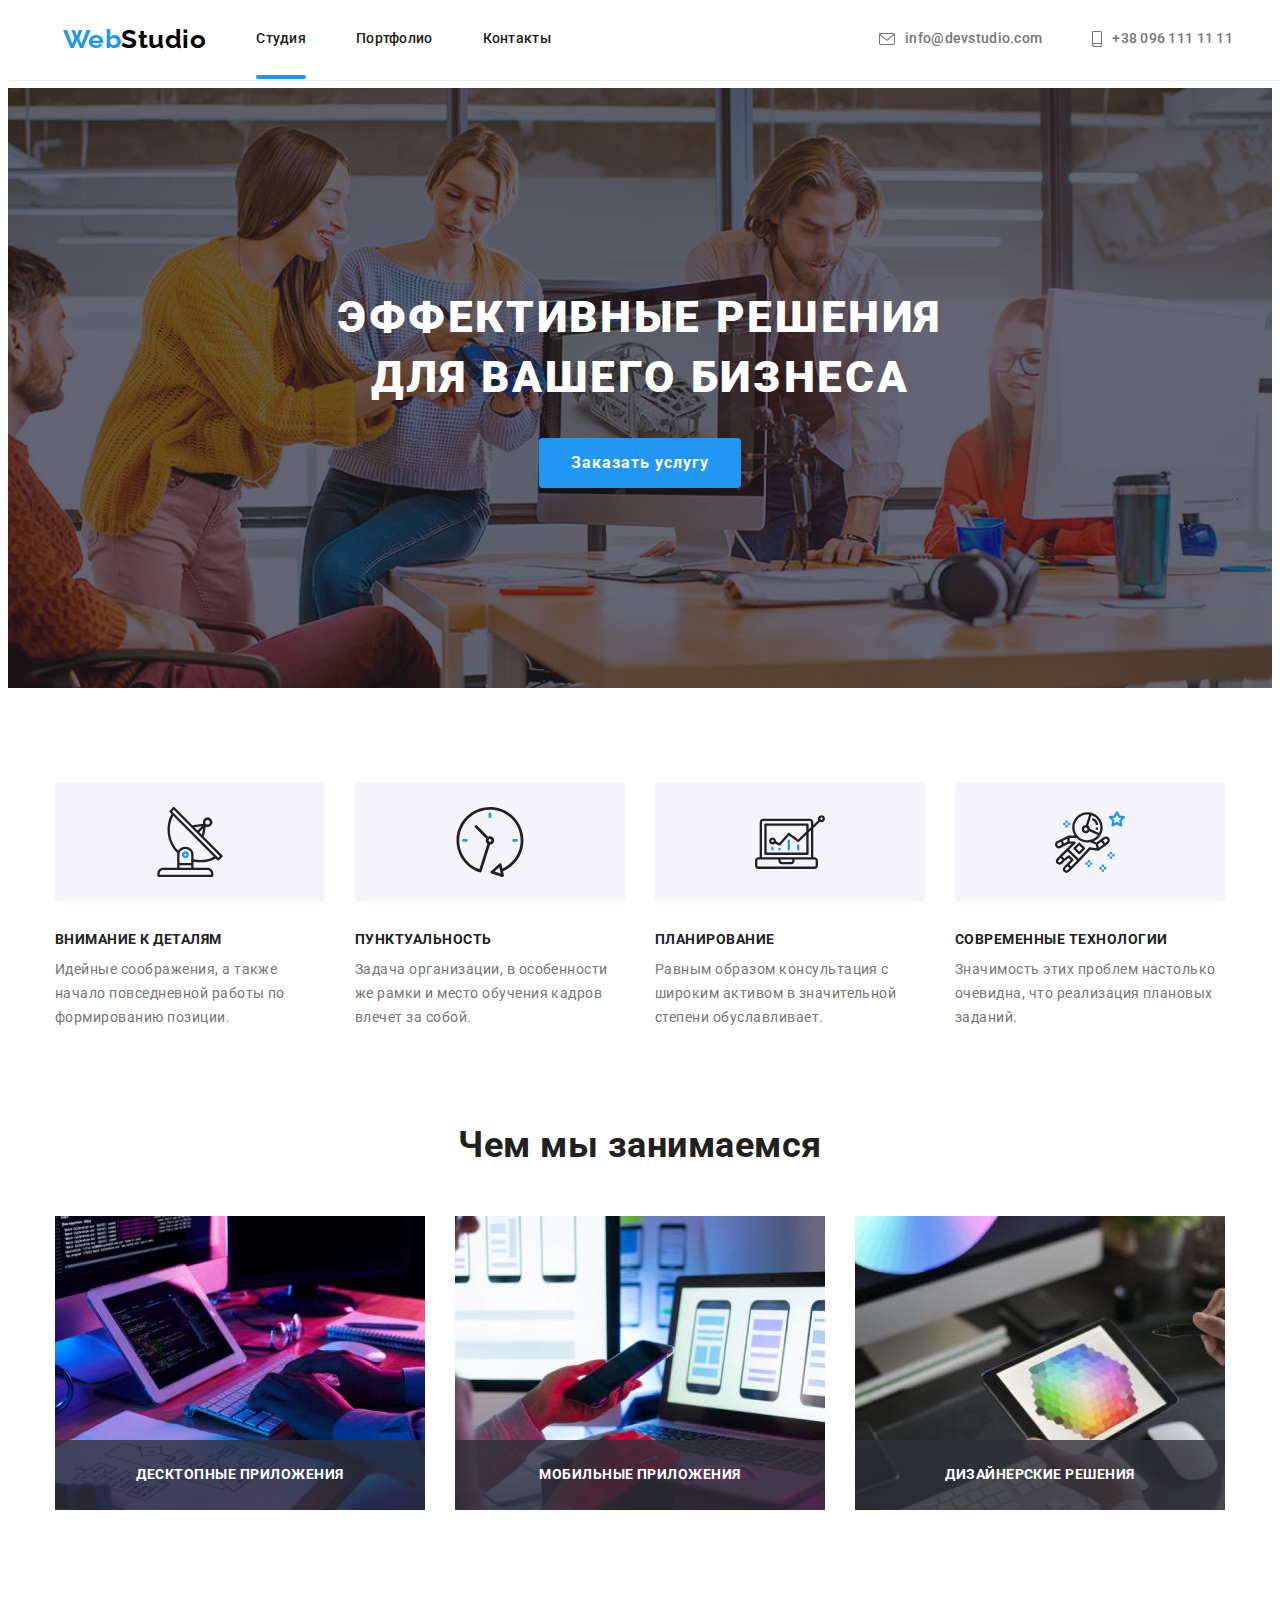
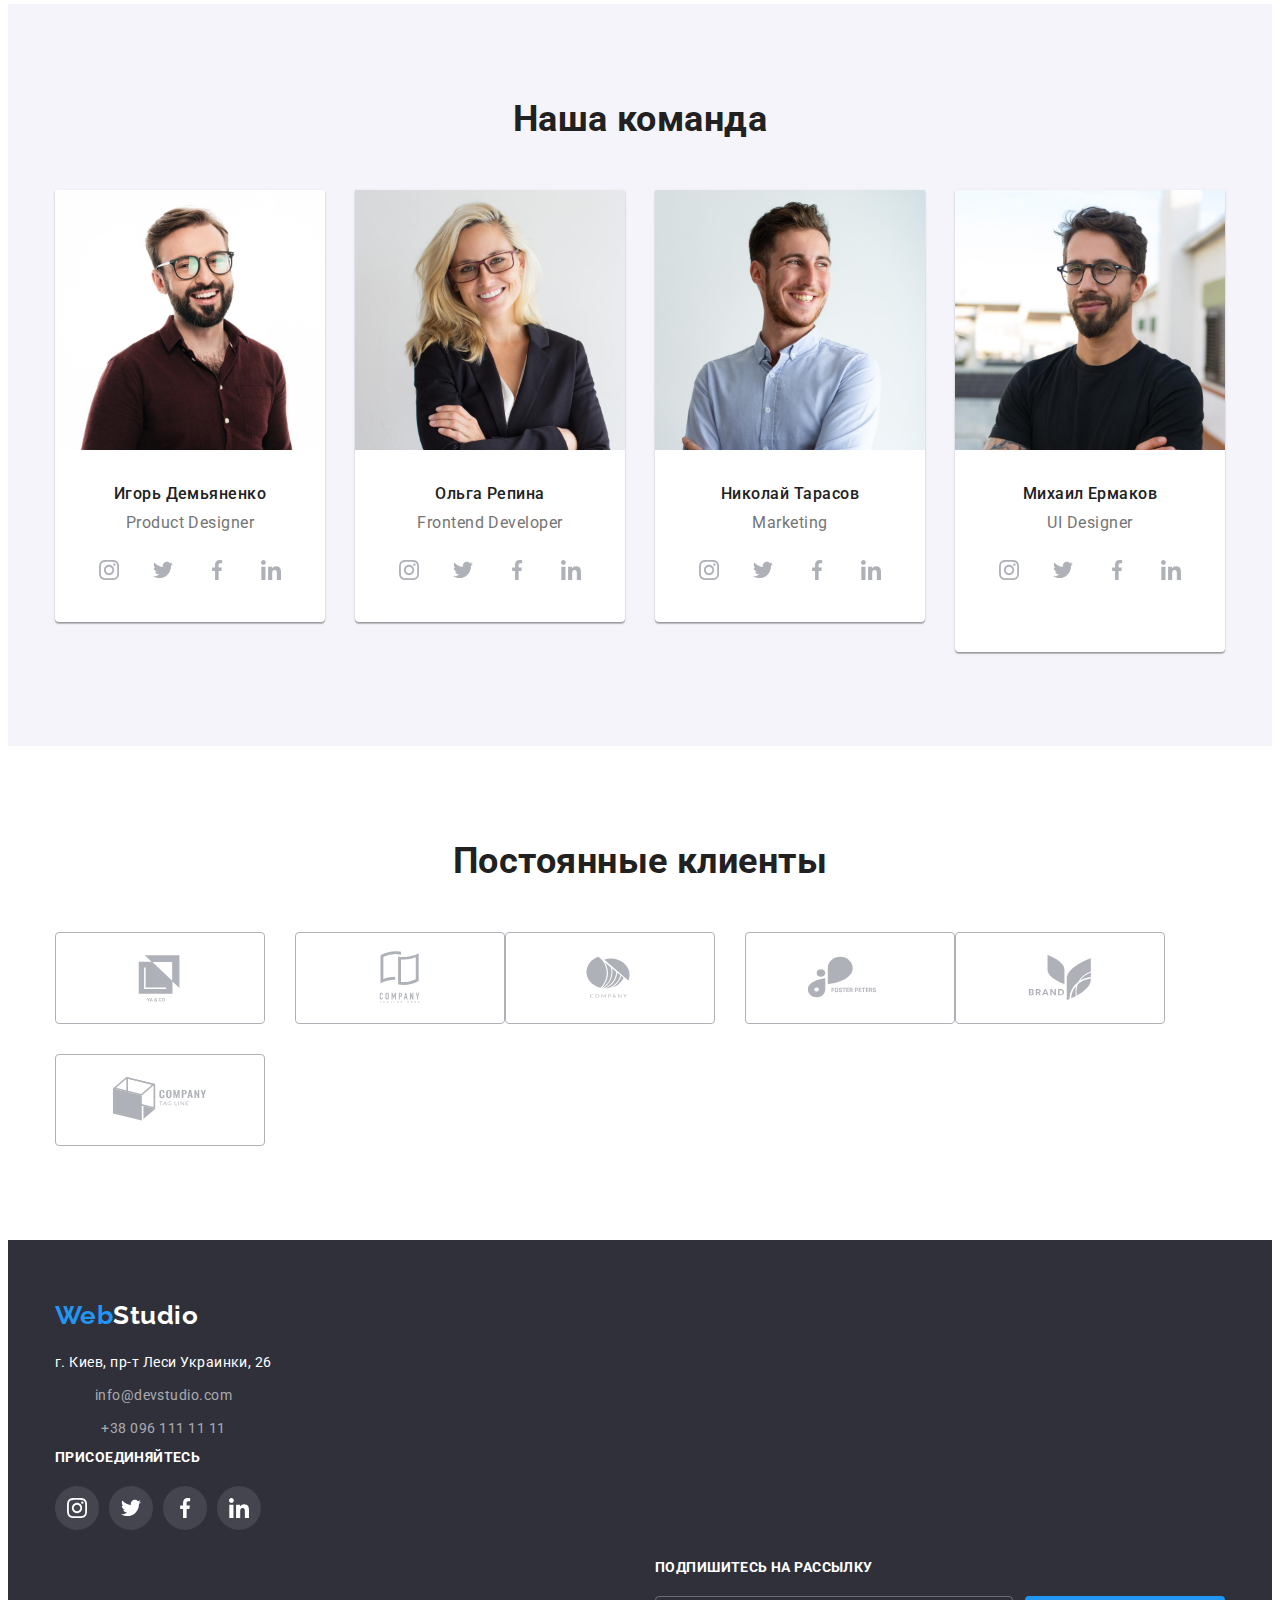
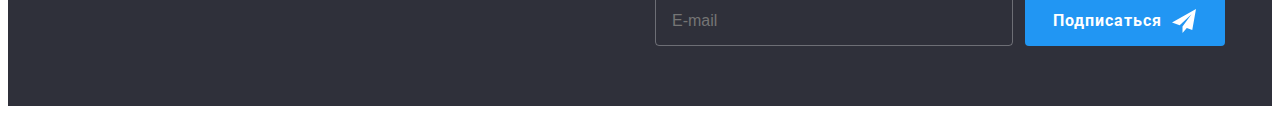
==== commit f918eba5: "адаптивка3" ====
--- a/index.html
+++ b/index.html
@@ -366,7 +366,7 @@
 <!-- Подвал -->
 <footer class="page-footer">
     <div class="container page-footer__container">
-        <div>
+        <div class="page-footer__block">
             <a href="index.html" lang="en" class="logo--light logo link"><span class="web">Web</span>Studio</a>
             <address class="page-footer__adress">
                 <ul class="page-footer__list list">
--- a/css/main.min.css
+++ b/css/main.min.css
@@ -1,2 +1,2 @@
-:root{--accent-color: #2196F3;--primary-text-color: #212121;--second-text-color: #757575;--light-text-color: #FFFFFF;--dark: #000000;--background-footer: #2F303A;--footer-contacts-color: rgba(255, 255, 255, 0.6);--main-font: 'Roboto', sans-serif}html{box-sizing:border-box}*,*::before,*::after{box-sizing:inherit}body{font-family:var(--main-font);font-weight:400;color:var(--primary-text-color);letter-spacing:0.03em;padding-top:60px}@media screen and (min-width: 768px){body{padding-top:80px}}h1,h2,h3,h4,h5,h6,p,ul{margin:0;padding:0}.list{list-style:none}.link{text-decoration:none;cursor:pointer;display:block}.container{padding-left:15px;padding-right:15px;margin-left:auto;margin-right:auto}@media screen and (min-width: 480px){.container{width:480px}}@media screen and (min-width: 768px){.container{width:768px}}@media screen and (min-width: 1200px){.container{width:1200px}}.section{padding-bottom:60px;padding-top:60px}@media screen and (min-width: 1200px){.section{padding-bottom:94px;padding-top:94px}}.title-two{font-weight:700;font-size:36px;line-height:1.17;text-align:center;color:var(--primary-text-color);margin-bottom:50px}.logo{font-family:'Raleway', sans-serif;font-weight:700;font-size:26px;line-height:1.19;margin-right:50px}.web{color:var(--accent-color)}.logo--dark{color:var(--dark)}.logo--light{display:flex;color:var(--light-text-color);margin-bottom:20px}.btn{font-family:inherit;font-weight:700;font-size:16px;line-height:1.87;display:inline-flex;align-items:center;text-align:center;letter-spacing:0.06em;color:var(--light-text-color);background-color:var(--accent-color);border:none;border-radius:4px;cursor:pointer;transition-property:background-color;transition-duration:250ms;transition-timing-function:cubic-bezier(0.4, 0, 0.2, 1)}.btn:hover,.btn:focus{background-color:#188CE8}.backdrop{position:fixed;top:0;left:0;width:100%;height:100%;z-index:2;background-color:rgba(0,0,0,0.2);opacity:1;transition:opacity 250ms cubic-bezier(0.4, 0, 0.2, 1)}.backdrop.is-hidden{opacity:0;pointer-events:none}.backdrop.is-hidden .modal{transform:translate(-50%, -50%) scale(0.8)}.modal{position:absolute;top:50%;left:50%;z-index:3;transform:translate(-50%, -50%) scale(1);min-width:528px;min-height:581px;background-color:var(--light-text-color);border-radius:4px;box-shadow:0px 1px 3px rgba(0,0,0,0.12),0px 1px 1px rgba(0,0,0,0.14),0px 2px 1px rgba(0,0,0,0.2);transition:transform 250ms cubic-bezier(0.4, 0, 0.2, 1)}.modal__close-btn{position:absolute;top:8px;right:8px;width:30px;height:30px;display:flex;align-items:center;justify-content:center;background-color:var(--light-text-color);border:1px solid rgba(0,0,0,0.1);border-radius:50%;cursor:pointer;transition:fill 250ms cubic-bezier(0.4, 0, 0.2, 1)}.modal__close-btn:hover .modal__icon-vector,.modal__close-btn:focus .modal__icon-vector{fill:var(--accent-color)}.modal__icon-vector{width:18px;height:18px;fill:#000000}.modal__form{display:flex;align-items:center;justify-content:center;flex-direction:column}.modal__title{font-weight:700;font-size:20px;line-height:1.15;text-align:center;color:var(--primary-text-color);margin-top:40px}.form{width:448px;margin-top:12px}.form__group{position:relative;display:flex;flex-direction:column}.form__group label{font-size:12px;line-height:1.17;letter-spacing:0.01em;color:var(--second-text-color)}.form__group input{margin:0;margin-top:4px;padding:11px 12px 11px 42px;outline:none;height:40px;border:1px solid rgba(33,33,33,0.2);border-radius:4px;cursor:pointer;transition:border 250ms cubic-bezier(0.4, 0, 0.2, 1)}.form__group:hover input,.form__group:focus-within input{border-color:var(--accent-color)}.form__group:hover .form__icon,.form__group:focus-within .form__icon{fill:var(--accent-color)}.form__group textarea{margin-top:4px;padding:12px 16px;height:120px;outline:none;border:1px solid rgba(33,33,33,0.2);border-radius:4px;cursor:pointer;transition:border 250ms cubic-bezier(0.4, 0, 0.2, 1)}.form__group:hover textarea,.form__group:focus-within textarea{border-color:var(--accent-color)}.form__group:not(:first-child){margin-top:10px}.form__group:last-child{margin-top:20px}.form__group label[for="police"]{font-size:14px;line-height:1.71;color:var(--second-text-color)}.form__icon{position:absolute;bottom:11px;left:12px;width:18px;height:18px;fill:var(--dark);transition:fill 250ms cubic-bezier(0.4, 0, 0.2, 1)}textarea{resize:none}.form__checkbox-label{display:flex;align-items:center;justify-content:center;margin-top:20px;font-size:14px;line-height:1.71;color:var(--second-text-color)}.form__checkbox-input{-webkit-appearance:none;-moz-appearance:none;appearance:none}.form__checkbox-input:checked ~ .form__box-icon-check{background-color:var(--accent-color);border-color:var(--accent-color)}.form__box-icon-check{display:flex;align-items:center;width:16px;height:15px;margin-right:7px;border:1px solid #212121;border-radius:2px;background-origin:border-box;cursor:pointer}.form__box-icon-check:hover,.form__box-icon-check:focus{border-color:var(--accent-color)}.form__checkbox-link{font-size:14px;line-height:1.71;color:var(--accent-color)}.btn--modal{box-shadow:0px 4px 4px rgba(0,0,0,0.15);margin-top:30px;padding:10px 55px}.header-nav__list{display:none;align-items:center;justify-content:flex-end}@media screen and (min-width: 768px){.header-nav__list{display:flex}}.header-nav__item:not(:last-child){margin-right:50px}.header-nav__link{display:none;position:relative;font-weight:500;font-size:14px;line-height:1.14;letter-spacing:0.02em;color:var(--primary-text-color)}.header-nav__link:hover::after{width:100%}.header-nav__link:hover,.header-nav__link:focus{color:var(--accent-color)}@media screen and (min-width: 768px){.header-nav__link{display:flex}}.header-nav__link--hero{position:relative}.header-nav__link--hero::after{display:block;position:absolute;content:"";left:0;top:46px;width:0;height:4px;background-color:var(--accent-color);border-radius:2px;transition:250ms cubic-bezier(0.4, 0, 0.2, 1)}@media screen and (min-width: 1200px){.header-nav__link--hero::after{top:44px}}.header-nav__link--current{position:relative}.header-nav__link--current::after{display:block;position:absolute;content:"";left:0;top:46px;width:100%;height:4px;background-color:var(--accent-color);border-radius:2px}@media screen and (min-width: 1200px){.header-nav__link--current::after{top:44px}}.header-nav__list.header-nav__item:not(:last-child){margin-right:50px}.nav-contacts{display:none;margin-left:auto;align-items:center}@media screen and (min-width: 768px){.nav-contacts{display:block}}@media screen and (min-width: 1200px){.nav-contacts{display:flex}}.nav-contacts__item:not(:last-child){margin-bottom:10px}@media screen and (min-width: 1200px){.nav-contacts__item:not(:last-child){margin-right:50px;margin-bottom:0}}.nav-contacts__link{display:flex;align-items:center;font-weight:500;font-size:14px;line-height:1.14;letter-spacing:0.02em;color:var(--second-text-color);transition-property:color;transition-duration:250ms;transition-timing-function:cubic-bezier(0.4, 0, 0.2, 1)}.nav-contacts__link:hover,.nav-contacts__link:focus{color:var(--accent-color)}.nav-contacts__link:hover .nav-contacts__link--icon-envelope,.nav-contacts__link:focus .nav-contacts__link--icon-envelope{fill:var(--accent-color)}.nav-contacts__link:hover .nav-contacts__link--icon-smartphone,.nav-contacts__link:focus .nav-contacts__link--icon-smartphone{fill:var(--accent-color)}.nav-contacts__link--icon-envelope{display:flex;align-items:center;width:16px;height:12px;margin-right:10px;fill:#757575;transition-property:fill;transition-duration:250ms;transition-timing-function:cubic-bezier(0.4, 0, 0.2, 1)}@media screen and (min-width: 1200px){.nav-contacts__link--icon-envelope{margin-right:10px;margin-bottom:0}}.nav-contacts__link--icon-smartphone{display:flex;align-items:center;width:10px;height:16px;margin-right:10px;fill:#757575;transition-property:fill;transition-duration:250ms;transition-timing-function:cubic-bezier(0.4, 0, 0.2, 1)}.team-section__list{display:flex;justify-content:space-between}.team-section__item{width:270px;background-color:var(--light-text-color);box-shadow:0px 1px 3px rgba(0,0,0,0.12),0px 1px 1px rgba(0,0,0,0.14),0px 2px 1px rgba(0,0,0,0.2);border-radius:0px 0px 4px 4px}.team-section__foto-box{margin-bottom:30px}.team-section__second-title{font-weight:500;font-size:16px;line-height:1.19;text-align:center;color:var(--primary-text-color);margin-bottom:10px}.team-section__about{font-size:16px;padding-bottom:16px;line-height:1.19;text-align:center;color:var(--second-text-color)}.social-list{display:flex;justify-content:center;padding-bottom:30px}.social-list__item:not(:last-child){margin-right:10px}.social-list__link{display:flex;justify-content:center;align-items:center;width:44px;height:44px;border-radius:50%;cursor:pointer;background-color:var(--light-text-color);transition-property:background-color;transition-duration:250ms;transition-timing-function:cubic-bezier(0.4, 0, 0.2, 1)}.social-list__link:hover,.social-list__link:focus{background-color:var(--accent-color)}.social-list__link:hover .social-list__icon,.social-list__link:focus .social-list__icon{fill:var(--light-text-color)}.social-list__icon{display:block;fill:#afb1b8;width:20px;height:20px;transition-property:fill;transition-duration:250ms;transition-timing-function:cubic-bezier(0.4, 0, 0.2, 1)}.page-footer__adress{font-style:normal}.page-footer__list{margin-right:70px}.page-footer__item{margin-bottom:9px}.page-footer__link-maps{font-size:14px;line-height:1.71;color:var(--light-text-color)}.page-footer__link{font-size:14px;line-height:1.71;color:var(--footer-contacts-color)}.footer-contact__title{font-weight:700;font-size:14px;line-height:16px;letter-spacing:0.03em;text-transform:uppercase;color:var(--light-text-color);margin-bottom:20px}.footer-social__list{display:flex;margin-right:93px}.social-list__link--footer{background-color:rgba(255,255,255,0.1)}.social-list__icon--footer{fill:var(--light-text-color)}.subscribe{margin-left:auto}.subscribe__topic-form{display:flex;flex-direction:row;align-items:center}.subscribe__input input{font-size:16px;line-height:1.25;color:var(--light-text-color);background-color:transparent;outline:none;border:1px solid rgba(255,255,255,0.3);border-radius:4px;width:358px;height:50px;padding-left:16px}.subscribe__btn{padding:10px 28px;margin-left:12px;width:200px;height:50px}.subscribe__icon-send{display:inline-flex;width:24px;height:24px;margin-left:10px}.projects-galary__button-list{display:flex;justify-content:center;margin-bottom:50px}.projects-galary__button{font-family:inherit;font-weight:500;font-size:16px;line-height:1.62;text-align:center;border-radius:4px;border:none;color:var(--primary-text-color);background-color:#F5F4FA;cursor:pointer;padding:6px 22px;transition-property:color, background-color, box-shadow;transition-duration:250ms;transition-timing-function:cubic-bezier(0.4, 0, 0.2, 1)}.projects-galary__button:hover,.projects-galary__button:focus{color:var(--light-text-color);background-color:var(--accent-color);box-shadow:0px 3px 1px rgba(0,0,0,0.1),0px 1px 2px rgba(0,0,0,0.08),0px 2px 2px rgba(0,0,0,0.12)}.projects-galary__list-button-item:not(:last-child){margin-right:8px}.projects-galary__list{display:flex;flex-wrap:wrap}.projects-galary__box{width:370px;padding-bottom:20px;background-color:var(--light-text-color);border:1px solid #EEEEEE;box-sizing:border-box}.projects-galary__box:hover,.projects-galary__box:focus{box-shadow:0px 1px 1px rgba(0,0,0,0.12),0px 4px 4px rgba(0,0,0,0.06),1px 4px 6px rgba(0,0,0,0.16)}.projects-galary__box:not(:nth-child(3n+3)){margin-right:30px}.projects-galary__box:not(:nth-child(n+7)){margin-bottom:30px}.projects-galary__tehno-kriak{position:relative;overflow:hidden}.projects-galary__tehno-kriak::before{position:absolute;display:inline-block;content:"";width:100%;height:100%;background-color:rgba(33,150,243,0.9);transform:translateY(100%);transition-property:transform;transition-duration:250ms;transition-timing-function:cubic-bezier(0.4, 0, 0.2, 1)}.projects-galary__link:hover .projects-galary__tehno-kriak::before{transform:translateY(0)}.projects-galary__text{position:absolute;top:0;left:0;display:flex;padding:63px 24px;font-size:18px;line-height:1.56;color:var(--light-text-color);transition-property:opacity;transition-duration:250ms;transition-timing-function:cubic-bezier(0.4, 0, 0.2, 1);opacity:0}.projects-galary__link:hover .projects-galary__text{opacity:1}.about-box{padding-top:20px;padding-left:24px}.about-box__title{font-weight:700;font-size:18px;line-height:2;letter-spacing:0.06em;color:var(--primary-text-color);margin-bottom:4px}.about-box__about{font-size:16px;line-height:1.87;color:var(--second-text-color)}.page-header{position:fixed;display:block;top:0;width:100%;z-index:1;min-height:60px;border-bottom:1px solid #ececec;padding-top:16px;padding-bottom:16px;background-color:var(--light-text-color)}@media screen and (min-width: 768px){.page-header{min-height:80px;padding-top:21px;padding-bottom:21px}}@media screen and (min-width: 1200px){.page-header{padding-top:24px;padding-bottom:25px}}.nav-container{position:relative;display:flex;align-items:center;justify-content:space-between;margin-left:0;margin-right:0}@media screen and (min-width: 1200px){.nav-container{margin-left:auto;margin-right:auto}}.header-nav{display:flex}.logo{display:flex;font-family:"Raleway", sans-serif;font-weight:700;font-size:26px;line-height:1.19;margin-right:50px}.web{color:var(--accent-color)}.burger-btn{width:40px;height:40px;cursor:pointer;background-color:transparent;border:none;padding:0}.burger-btn:hover,.burger-btn:focus{fill:var(--accent-color)}@media screen and (min-width: 768px){.burger-btn{display:none}}.burger-btn__icon{width:100%;height:100%;cursor:pointer}.burger-btn__icon:hover,.burger-btn__icon:focus{fill:var(--accent-color)}.mobile-menu{position:fixed;display:flex;flex-direction:column;justify-content:space-between;z-index:100;top:0;left:0;width:100vh;height:100vh;padding:48px 40px;background-color:var(--light-text-color);opacity:0;visibility:hidden;pointer-events:none;transform:translateX(100%);transition-property:transform;transition-duration:250ms;transition-timing-function:cubic-bezier(0.4, 0, 0.2, 1)}.mobile-menu.is-open{opacity:1;visibility:visible;pointer-events:all;transform:translateX(0);transition-property:transform;transition-duration:250ms;transition-timing-function:cubic-bezier(0.4, 0, 0.2, 1)}.close-btn{position:absolute;top:10px;right:15px;width:40px;height:40px;cursor:pointer;background-color:transparent;border:none;padding:0}.close-btn:hover,.close-btn:focus{fill:var(--accent-color)}.close-btn__icon{width:100%;height:100%;cursor:pointer}.close-btn__icon:hover,.close-btn__icon:focus{fill:var(--accent-color)}.mobile-nav__item:not(:last-child){margin-bottom:32px}.mobile-nav__link{font-weight:500;font-size:40px;line-height:1.18;letter-spacing:0.02em;color:var(--primary-text-color)}.mobile-nav__link--current{color:var(--accent-color)}.mobile-contacts{margin-bottom:64px}.mobile-contacts__telephone{font-weight:500;font-size:34px;line-height:1.18;letter-spacing:0.02em;color:var(--accent-color);margin-bottom:32px}.mobile-contacts__mail{font-weight:500;font-size:24px;line-height:1.17;letter-spacing:0.02em;color:var(--second-text-color)}.mobile-social__list{display:flex;justify-content:start}.mobile-social__item:not(:last-child){padding-right:10px;border-right:1px solid rgba(33,33,33,0.2)}.mobile-social__item:last-child{border:none}.mobile-social__item:not(:first-child){padding-left:10px}.mobile-social__link{font-weight:500;font-size:18px;line-height:1.22;letter-spacing:0.02em;color:var(--accent-color)}.header-nav__list{display:none;align-items:center;justify-content:flex-end}@media screen and (min-width: 768px){.header-nav__list{display:flex}}@media screen and (min-width: 1200px){.header-nav__list{display:flex}}.header-nav__item:not(:last-child){margin-right:50px}.header-nav__link{position:relative;font-weight:500;font-size:14px;line-height:1.14;letter-spacing:0.02em;color:var(--primary-text-color)}.header-nav__link:hover::after{width:100%}.header-nav__link:hover,.header-nav__link:focus{color:var(--accent-color)}.header-nav__link--hero{position:relative}.header-nav__link--hero::after{display:block;position:absolute;content:"";left:0;top:46px;width:0;height:4px;background-color:var(--accent-color);border-radius:2px;transition:250ms cubic-bezier(0.4, 0, 0.2, 1)}@media screen and (min-width: 1200px){.header-nav__link--hero::after{top:44px}}.header-nav__link--current{position:relative}.header-nav__link--current::after{display:block;position:absolute;content:"";left:0;top:46px;width:100%;height:4px;background-color:var(--accent-color);border-radius:2px}@media screen and (min-width: 1200px){.header-nav__link--current::after{top:44px}}.header-nav__list.header-nav__item:not(:last-child){margin-right:50px}.nav-contacts{display:none;margin-left:auto;align-items:center}@media screen and (min-width: 768px){.nav-contacts{display:block}}@media screen and (min-width: 1200px){.nav-contacts{display:flex}}.nav-contacts__item:not(:last-child){margin-bottom:10px}@media screen and (min-width: 1200px){.nav-contacts__item:not(:last-child){margin-right:50px;margin-bottom:0}}.nav-contacts__link{display:flex;align-items:center;font-weight:500;font-size:14px;line-height:1.14;letter-spacing:0.02em;color:var(--second-text-color);transition-property:color;transition-duration:250ms;transition-timing-function:cubic-bezier(0.4, 0, 0.2, 1)}.nav-contacts__link:hover,.nav-contacts__link:focus{color:var(--accent-color)}.nav-contacts__link:hover .nav-contacts__link--icon-envelope,.nav-contacts__link:focus .nav-contacts__link--icon-envelope{fill:var(--accent-color)}.nav-contacts__link:hover .nav-contacts__link--icon-smartphone,.nav-contacts__link:focus .nav-contacts__link--icon-smartphone{fill:var(--accent-color)}.nav-contacts__link--icon-envelope{display:flex;align-items:center;width:16px;height:12px;margin-right:10px;fill:#757575;transition-property:fill;transition-duration:250ms;transition-timing-function:cubic-bezier(0.4, 0, 0.2, 1)}.nav-contacts__link--icon-smartphone{display:flex;align-items:center;width:10px;height:16px;margin-right:10px;fill:#757575;transition-property:fill;transition-duration:250ms;transition-timing-function:cubic-bezier(0.4, 0, 0.2, 1)}.hero-section{background-color:#2F303A;text-align:center;padding-top:118px;padding-bottom:118px}@media screen and (min-width: 1200px){.hero-section{padding-top:200px;padding-bottom:200px}}.hero-section__tittle{font-weight:900;font-size:26px;line-height:1.62;text-align:center;letter-spacing:0.06em;text-transform:uppercase;color:var(--light-text-color);margin-bottom:30px}@media screen and (min-width: 1200px){.hero-section__tittle{font-size:44px;line-height:1.36}}.hero-section--btn{padding:10px 32px}.hero-section--overlay{max-width:1600px;height:400px;margin-left:auto;margin-right:auto;background-image:linear-gradient(rgba(47,48,58,0.4), rgba(47,48,58,0.4)),url(../images/imgbcg.jpg);background-repeat:no-repeat;background-size:cover;background-position:center}@media screen and (min-width: 1200px){.hero-section--overlay{height:600px}}@media screen and (min-width: 1200px){.feature-section{padding-bottom:0}}.feature-section__title{display:none}.feature-section__list{display:block;flex-wrap:wrap;margin-left:-30px;margin-top:-30px}@media screen and (min-width: 768px){.feature-section__list{display:flex}}.feature-section__item{display:block;max-width:450px;margin-left:30px;margin-top:30px}@media screen and (min-width: 768px){.feature-section__item{display:flex;flex-direction:column;max-width:354px;margin-left:30px;margin-top:30px;flex-basis:calc((100% - 60px) / 2)}}@media screen and (min-width: 1200px){.feature-section__item{max-width:270px;margin-left:30px;margin-top:30px;flex-basis:calc((100% - 120px) / 4)}}.feature-section__icon-bcg{display:flex;justify-content:center;align-items:center;width:100%;height:120px;background-color:#F5F4FA;margin-bottom:30px;border-radius:4px}.feature-section__icon-box{display:block;width:70px;height:70px}.feature-section__second-title{font-weight:700;font-size:14px;line-height:1.14;text-transform:uppercase;color:var(--primary-text-color);margin-bottom:10px}.feature-section__about{font-size:14px;line-height:1.71;color:var(--second-text-color)}.galary{display:none}@media screen and (min-width: 1200px){.galary{display:block}}.galary__list{display:flex;flex-wrap:wrap;margin-left:-30px;margin-top:-30px}.galary__item{position:relative;display:flex;margin-left:30px;margin-top:30px;flex-basis:calc((100% - 90px) / 3)}.galary__item::before{position:absolute;display:flex;bottom:0;content:"";background-color:rgba(47,48,58,0.8);width:100%;height:70px}.galary__photo{display:block;max-width:100%}.galary__about{display:block;text-align:center;justify-content:center;position:absolute;left:50%;bottom:27px;transform:translate(-50%);width:100%;padding-bottom:0;font-weight:700;font-size:14px;line-height:1.14;text-transform:uppercase;color:var(--light-text-color)}.section.no-padding{padding-top:0;padding-bottom:0}.team-section{padding-top:94px;padding-bottom:94px;background-color:#f5f4fa}.team-section__list{display:block;justify-content:space-between}@media screen and (min-width: 768px){.team-section__list{display:flex;flex-wrap:wrap}}.team-section__item{width:450px;background-color:var(--light-text-color);box-shadow:0px 1px 3px rgba(0,0,0,0.12),0px 1px 1px rgba(0,0,0,0.14),0px 2px 1px rgba(0,0,0,0.2);border-radius:0px 0px 4px 4px}.team-section__item:not(:last-child){margin-bottom:30px}@media screen and (min-width: 768px){.team-section__item{width:354px}}@media screen and (min-width: 1200px){.team-section__item{width:270px}}.team-section__foto-box{margin-bottom:30px}.team-section__second-title{font-weight:500;font-size:28px;line-height:1.18;text-align:center;color:var(--primary-text-color);margin-bottom:10px}@media screen and (min-width: 1200px){.team-section__second-title{font-size:16px;line-height:1.19}}.team-section__about{font-size:16px;padding-bottom:16px;line-height:1.19;text-align:center;color:var(--second-text-color)}.social-list{display:flex;justify-content:center;padding-bottom:30px}.social-list__item:not(:last-child){margin-right:10px}.social-list__link{display:flex;justify-content:center;align-items:center;width:44px;height:44px;border-radius:50%;cursor:pointer;background-color:var(--light-text-color);transition-property:background-color;transition-duration:250ms;transition-timing-function:cubic-bezier(0.4, 0, 0.2, 1)}.social-list__link:hover,.social-list__link:focus{background-color:var(--accent-color)}.social-list__link:hover .social-list__icon,.social-list__link:focus .social-list__icon{fill:var(--light-text-color)}.social-list__icon{display:block;fill:#afb1b8;width:20px;height:20px;transition-property:fill;transition-duration:250ms;transition-timing-function:cubic-bezier(0.4, 0, 0.2, 1)}.section-clients__list{display:flex;justify-content:space-between}.section-clients__link{width:170px;height:92px;border:1px solid #AFB1B8;border-radius:4px;display:flex;justify-content:center;align-items:center;cursor:pointer;transition-property:border-color;transition-duration:250ms;transition-timing-function:cubic-bezier(0.4, 0, 0.2, 1)}.section-clients__link:hover,.section-clients__link:focus{border-color:var(--accent-color)}.section-clients__link:hover .section-clients__icon-company,.section-clients__link:focus .section-clients__icon-company{fill:var(--accent-color)}.section-clients__icon-company{width:106px;height:60px;fill:#afb1b8;transition-property:fill;transition-duration:250ms;transition-timing-function:cubic-bezier(0.4, 0, 0.2, 1)}.page-footer{background-color:#2F303A;padding-top:60px;padding-bottom:60px}.page-footer__container{display:flex;align-items:baseline}.page-footer__adress{font-style:normal}.page-footer__list{margin-right:70px}.page-footer__item{margin-bottom:9px}.page-footer__link-maps{font-size:14px;line-height:1.71;color:var(--light-text-color)}.page-footer__link{font-size:14px;line-height:1.71;color:var(--footer-contacts-color)}.footer-contact__title{font-weight:700;font-size:14px;line-height:1.14;letter-spacing:0.03em;text-transform:uppercase;color:var(--light-text-color);margin-bottom:20px}.footer-social__list{display:flex;margin-right:93px}.social-list__link--footer{background-color:rgba(255,255,255,0.1)}.social-list__icon--footer{fill:var(--light-text-color)}.subscribe{margin-left:auto}.subscribe__topic-form{display:flex;flex-direction:row;align-items:center}.subscribe__input input{font-size:16px;line-height:1.25;color:var(--light-text-color);background-color:transparent;outline:none;border:1px solid rgba(255,255,255,0.3);border-radius:4px;width:358px;height:50px;padding-left:16px}.subscribe__btn{padding:10px 28px;margin-left:12px;width:200px;height:50px}.subscribe__icon-send{display:inline-flex;width:24px;height:24px;margin-left:10px}.projects-galary{background-color:var(--light-text-color)}.projects-galary__title{display:none}.projects-galary__button-list{display:flex;justify-content:center;margin-bottom:50px}.projects-galary__button{font-family:inherit;font-weight:500;font-size:16px;line-height:1.62;text-align:center;border-radius:4px;border:none;color:var(--primary-text-color);background-color:#F5F4FA;cursor:pointer;padding:6px 22px;transition-property:color, background-color, box-shadow;transition-duration:250ms;transition-timing-function:cubic-bezier(0.4, 0, 0.2, 1)}.projects-galary__button:hover,.projects-galary__button:focus{color:var(--light-text-color);background-color:var(--accent-color);box-shadow:0px 3px 1px rgba(0,0,0,0.1),0px 1px 2px rgba(0,0,0,0.08),0px 2px 2px rgba(0,0,0,0.12)}.projects-galary__list-button-item:not(:last-child){margin-right:8px}.projects-galary__list{display:flex;flex-wrap:wrap}.projects-galary__box{width:370px;padding-bottom:20px;background-color:var(--light-text-color);border:1px solid #EEEEEE;box-sizing:border-box}.projects-galary__box:hover,.projects-galary__box:focus{box-shadow:0px 1px 1px rgba(0,0,0,0.12),0px 4px 4px rgba(0,0,0,0.06),1px 4px 6px rgba(0,0,0,0.16)}.projects-galary__box:not(:nth-child(3n+3)){margin-right:30px}.projects-galary__box:not(:nth-child(n+7)){margin-bottom:30px}.projects-galary__tehno-kriak{position:relative;overflow:hidden}.projects-galary__tehno-kriak .projects-galary__tehno-kriak::before{position:absolute;display:inline-block;content:"";width:100%;height:100%;background-color:rgba(33,150,243,0.9);transform:translateY(100%);transition-property:transform;transition-duration:250ms;transition-timing-function:cubic-bezier(0.4, 0, 0.2, 1)}.projects-galary__link:hover .projects-galary__tehno-kriak::before{transform:translateY(0)}.projects-galary__text{position:absolute;top:0;left:0;display:flex;padding:63px 24px;font-size:18px;line-height:1.56;color:var(--light-text-color);transition-property:opacity;transition-duration:250ms;transition-timing-function:cubic-bezier(0.4, 0, 0.2, 1);opacity:0}.projects-galary__link:hover .projects-galary__text{opacity:1}.about-box{padding-top:20px;padding-left:24px}.about-box__title{font-weight:700;font-size:18px;line-height:2;letter-spacing:0.06em;color:var(--primary-text-color);margin-bottom:4px}.about-box__about{font-size:16px;line-height:1.87;color:var(--second-text-color)}
+:root{--accent-color: #2196F3;--primary-text-color: #212121;--second-text-color: #757575;--light-text-color: #FFFFFF;--dark: #000000;--background-footer: #2F303A;--footer-contacts-color: rgba(255, 255, 255, 0.6);--main-font: 'Roboto', sans-serif}html{box-sizing:border-box}*,*::before,*::after{box-sizing:inherit}body{font-family:var(--main-font);font-weight:400;color:var(--primary-text-color);letter-spacing:0.03em;padding-top:60px}@media screen and (min-width: 768px){body{padding-top:80px}}h1,h2,h3,h4,h5,h6,p,ul{margin:0;padding:0}.list{list-style:none}.link{text-decoration:none;cursor:pointer;display:block}.container{padding-left:15px;padding-right:15px;margin-left:auto;margin-right:auto}@media screen and (min-width: 480px){.container{width:480px}}@media screen and (min-width: 768px){.container{width:768px}}@media screen and (min-width: 1200px){.container{width:1200px}}.section{padding-bottom:60px;padding-top:60px}@media screen and (min-width: 1200px){.section{padding-bottom:94px;padding-top:94px}}.title-two{font-weight:700;font-size:36px;line-height:1.17;text-align:center;color:var(--primary-text-color);margin-bottom:30px}@media screen and (min-width: 1200px){.title-two{margin-bottom:50px}}.logo{font-family:'Raleway', sans-serif;font-weight:700;font-size:26px;line-height:1.19;margin-right:0}.web{color:var(--accent-color)}.logo--dark{color:var(--dark)}.logo--light{display:flex;justify-content:center;color:var(--light-text-color);margin-bottom:20px;margin-right:0}@media screen and (min-width: 768px){.logo--light{justify-content:start;margin-right:50px}}.btn{font-family:inherit;font-weight:700;font-size:16px;line-height:1.87;display:inline-flex;align-items:center;text-align:center;letter-spacing:0.06em;color:var(--light-text-color);background-color:var(--accent-color);border:none;border-radius:4px;cursor:pointer;transition-property:background-color;transition-duration:250ms;transition-timing-function:cubic-bezier(0.4, 0, 0.2, 1)}.btn:hover,.btn:focus{background-color:#188CE8}.backdrop{position:fixed;top:0;left:0;width:100%;height:100%;z-index:2;background-color:rgba(0,0,0,0.2);opacity:1;transition:opacity 250ms cubic-bezier(0.4, 0, 0.2, 1)}.backdrop.is-hidden{opacity:0;pointer-events:none}.backdrop.is-hidden .modal{transform:translate(-50%, -50%) scale(0.8)}.modal{position:absolute;top:50%;left:50%;z-index:3;transform:translate(-50%, -50%) scale(1);min-width:528px;min-height:581px;background-color:var(--light-text-color);border-radius:4px;box-shadow:0px 1px 3px rgba(0,0,0,0.12),0px 1px 1px rgba(0,0,0,0.14),0px 2px 1px rgba(0,0,0,0.2);transition:transform 250ms cubic-bezier(0.4, 0, 0.2, 1)}.modal__close-btn{position:absolute;top:8px;right:8px;width:30px;height:30px;display:flex;align-items:center;justify-content:center;background-color:var(--light-text-color);border:1px solid rgba(0,0,0,0.1);border-radius:50%;cursor:pointer;transition:fill 250ms cubic-bezier(0.4, 0, 0.2, 1)}.modal__close-btn:hover .modal__icon-vector,.modal__close-btn:focus .modal__icon-vector{fill:var(--accent-color)}.modal__icon-vector{width:18px;height:18px;fill:#000000}.modal__form{display:flex;align-items:center;justify-content:center;flex-direction:column}.modal__title{font-weight:700;font-size:20px;line-height:1.15;text-align:center;color:var(--primary-text-color);margin-top:40px}.form{width:448px;margin-top:12px}.form__group{position:relative;display:flex;flex-direction:column}.form__group label{font-size:12px;line-height:1.17;letter-spacing:0.01em;color:var(--second-text-color)}.form__group input{margin:0;margin-top:4px;padding:11px 12px 11px 42px;outline:none;height:40px;border:1px solid rgba(33,33,33,0.2);border-radius:4px;cursor:pointer;transition:border 250ms cubic-bezier(0.4, 0, 0.2, 1)}.form__group:hover input,.form__group:focus-within input{border-color:var(--accent-color)}.form__group:hover .form__icon,.form__group:focus-within .form__icon{fill:var(--accent-color)}.form__group textarea{margin-top:4px;padding:12px 16px;height:120px;outline:none;border:1px solid rgba(33,33,33,0.2);border-radius:4px;cursor:pointer;transition:border 250ms cubic-bezier(0.4, 0, 0.2, 1)}.form__group:hover textarea,.form__group:focus-within textarea{border-color:var(--accent-color)}.form__group:not(:first-child){margin-top:10px}.form__group:last-child{margin-top:20px}.form__group label[for="police"]{font-size:14px;line-height:1.71;color:var(--second-text-color)}.form__icon{position:absolute;bottom:11px;left:12px;width:18px;height:18px;fill:var(--dark);transition:fill 250ms cubic-bezier(0.4, 0, 0.2, 1)}textarea{resize:none}.form__checkbox-label{display:flex;align-items:center;justify-content:center;margin-top:20px;font-size:14px;line-height:1.71;color:var(--second-text-color)}.form__checkbox-input{-webkit-appearance:none;-moz-appearance:none;appearance:none}.form__checkbox-input:checked ~ .form__box-icon-check{background-color:var(--accent-color);border-color:var(--accent-color)}.form__box-icon-check{display:flex;align-items:center;width:16px;height:15px;margin-right:7px;border:1px solid #212121;border-radius:2px;background-origin:border-box;cursor:pointer}.form__box-icon-check:hover,.form__box-icon-check:focus{border-color:var(--accent-color)}.form__checkbox-link{font-size:14px;line-height:1.71;color:var(--accent-color)}.btn--modal{box-shadow:0px 4px 4px rgba(0,0,0,0.15);margin-top:30px;padding:10px 55px}.header-nav__list{display:none;align-items:center;justify-content:flex-end}@media screen and (min-width: 768px){.header-nav__list{display:flex}}.header-nav__item:not(:last-child){margin-right:50px}.header-nav__link{display:none;position:relative;font-weight:500;font-size:14px;line-height:1.14;letter-spacing:0.02em;color:var(--primary-text-color)}.header-nav__link:hover::after{width:100%}.header-nav__link:hover,.header-nav__link:focus{color:var(--accent-color)}@media screen and (min-width: 768px){.header-nav__link{display:flex}}.header-nav__link--hero{position:relative}.header-nav__link--hero::after{display:block;position:absolute;content:"";left:0;top:46px;width:0;height:4px;background-color:var(--accent-color);border-radius:2px;transition:250ms cubic-bezier(0.4, 0, 0.2, 1)}@media screen and (min-width: 1200px){.header-nav__link--hero::after{top:44px}}.header-nav__link--current{position:relative}.header-nav__link--current::after{display:block;position:absolute;content:"";left:0;top:46px;width:100%;height:4px;background-color:var(--accent-color);border-radius:2px}@media screen and (min-width: 1200px){.header-nav__link--current::after{top:44px}}.header-nav__list.header-nav__item:not(:last-child){margin-right:50px}.nav-contacts{display:none;margin-left:auto;align-items:center}@media screen and (min-width: 768px){.nav-contacts{display:block}}@media screen and (min-width: 1200px){.nav-contacts{display:flex}}.nav-contacts__item:not(:last-child){margin-bottom:10px}@media screen and (min-width: 1200px){.nav-contacts__item:not(:last-child){margin-right:50px;margin-bottom:0}}.nav-contacts__link{display:flex;align-items:center;font-weight:500;font-size:14px;line-height:1.14;letter-spacing:0.02em;color:var(--second-text-color);transition-property:color;transition-duration:250ms;transition-timing-function:cubic-bezier(0.4, 0, 0.2, 1)}.nav-contacts__link:hover,.nav-contacts__link:focus{color:var(--accent-color)}.nav-contacts__link:hover .nav-contacts__link--icon-envelope,.nav-contacts__link:focus .nav-contacts__link--icon-envelope{fill:var(--accent-color)}.nav-contacts__link:hover .nav-contacts__link--icon-smartphone,.nav-contacts__link:focus .nav-contacts__link--icon-smartphone{fill:var(--accent-color)}.nav-contacts__link--icon-envelope{display:flex;align-items:center;width:16px;height:12px;margin-right:10px;fill:#757575;transition-property:fill;transition-duration:250ms;transition-timing-function:cubic-bezier(0.4, 0, 0.2, 1)}@media screen and (min-width: 1200px){.nav-contacts__link--icon-envelope{margin-right:10px;margin-bottom:0}}.nav-contacts__link--icon-smartphone{display:flex;align-items:center;width:10px;height:16px;margin-right:10px;fill:#757575;transition-property:fill;transition-duration:250ms;transition-timing-function:cubic-bezier(0.4, 0, 0.2, 1)}.team-section__list{display:flex;justify-content:space-between}@media screen and (min-width: 768px){.team-section__list{display:flex;flex-wrap:wrap}}.team-section__item{width:450px;background-color:var(--light-text-color);box-shadow:0px 1px 3px rgba(0,0,0,0.12),0px 1px 1px rgba(0,0,0,0.14),0px 2px 1px rgba(0,0,0,0.2);border-radius:0px 0px 4px 4px}.team-section__item:not(:last-child){margin-bottom:30px}@media screen and (min-width: 768px){.team-section__item{width:354px}}@media screen and (min-width: 1200px){.team-section__item{width:270px}}.team-section__foto-box{margin-bottom:30px}.team-section__second-title{font-weight:500;font-size:16px;line-height:1.19;text-align:center;color:var(--primary-text-color);margin-bottom:10px}@media screen and (min-width: 1200px){.team-section__second-title{font-size:16px;line-height:1.19}}.team-section__about{font-size:16px;padding-bottom:16px;line-height:1.19;text-align:center;color:var(--second-text-color)}.social-list{display:flex;justify-content:center;padding-bottom:30px}.social-list__item:not(:last-child){margin-right:10px}.social-list__link{display:flex;justify-content:center;align-items:center;width:44px;height:44px;border-radius:50%;cursor:pointer;background-color:var(--light-text-color);transition-property:background-color;transition-duration:250ms;transition-timing-function:cubic-bezier(0.4, 0, 0.2, 1)}.social-list__link:hover,.social-list__link:focus{background-color:var(--accent-color)}.social-list__link:hover .social-list__icon,.social-list__link:focus .social-list__icon{fill:var(--light-text-color)}.social-list__icon{display:block;fill:#afb1b8;width:20px;height:20px;transition-property:fill;transition-duration:250ms;transition-timing-function:cubic-bezier(0.4, 0, 0.2, 1)}.page-footer__adress{font-style:normal}.page-footer__list{margin-right:70px}.page-footer__item{margin-bottom:9px}.page-footer__link-maps{font-size:14px;line-height:1.71;color:var(--light-text-color)}.page-footer__link{font-size:14px;line-height:1.71;color:var(--footer-contacts-color)}.footer-contact__title{display:flex;justify-content:center;font-weight:700;font-size:14px;line-height:16px;letter-spacing:0.03em;text-transform:uppercase;color:var(--light-text-color);margin-bottom:20px}@media screen and (min-width: 768px){.footer-contact__title{justify-content:start}}.footer-social__list{display:flex;margin-right:93px}.social-list__link--footer{background-color:rgba(255,255,255,0.1)}.social-list__icon--footer{fill:var(--light-text-color)}.subscribe{margin-left:auto}.subscribe__topic-form{display:flex;flex-direction:row;align-items:center}.subscribe__input input{font-size:16px;line-height:1.25;color:var(--light-text-color);background-color:transparent;outline:none;border:1px solid rgba(255,255,255,0.3);border-radius:4px;width:358px;height:50px;padding-left:16px}.subscribe__btn{padding:10px 28px;margin-left:12px;width:200px;height:50px}.subscribe__icon-send{display:inline-flex;width:24px;height:24px;margin-left:10px}.projects-galary__button-list{display:flex;justify-content:center;margin-bottom:50px}.projects-galary__button{font-family:inherit;font-weight:500;font-size:16px;line-height:1.62;text-align:center;border-radius:4px;border:none;color:var(--primary-text-color);background-color:#F5F4FA;cursor:pointer;padding:6px 22px;transition-property:color, background-color, box-shadow;transition-duration:250ms;transition-timing-function:cubic-bezier(0.4, 0, 0.2, 1)}.projects-galary__button:hover,.projects-galary__button:focus{color:var(--light-text-color);background-color:var(--accent-color);box-shadow:0px 3px 1px rgba(0,0,0,0.1),0px 1px 2px rgba(0,0,0,0.08),0px 2px 2px rgba(0,0,0,0.12)}.projects-galary__list-button-item:not(:last-child){margin-right:8px}.projects-galary__list{display:flex;flex-wrap:wrap}.projects-galary__box{width:370px;padding-bottom:20px;background-color:var(--light-text-color);border:1px solid #EEEEEE;box-sizing:border-box}.projects-galary__box:hover,.projects-galary__box:focus{box-shadow:0px 1px 1px rgba(0,0,0,0.12),0px 4px 4px rgba(0,0,0,0.06),1px 4px 6px rgba(0,0,0,0.16)}.projects-galary__box:not(:nth-child(3n+3)){margin-right:30px}.projects-galary__box:not(:nth-child(n+7)){margin-bottom:30px}.projects-galary__tehno-kriak{position:relative;overflow:hidden}.projects-galary__tehno-kriak::before{position:absolute;display:inline-block;content:"";width:100%;height:100%;background-color:rgba(33,150,243,0.9);transform:translateY(100%);transition-property:transform;transition-duration:250ms;transition-timing-function:cubic-bezier(0.4, 0, 0.2, 1)}.projects-galary__link:hover .projects-galary__tehno-kriak::before{transform:translateY(0)}.projects-galary__text{position:absolute;top:0;left:0;display:flex;padding:63px 24px;font-size:18px;line-height:1.56;color:var(--light-text-color);transition-property:opacity;transition-duration:250ms;transition-timing-function:cubic-bezier(0.4, 0, 0.2, 1);opacity:0}.projects-galary__link:hover .projects-galary__text{opacity:1}.about-box{padding-top:20px;padding-left:24px}.about-box__title{font-weight:700;font-size:18px;line-height:2;letter-spacing:0.06em;color:var(--primary-text-color);margin-bottom:4px}.about-box__about{font-size:16px;line-height:1.87;color:var(--second-text-color)}.page-header{position:fixed;display:block;top:0;width:100%;z-index:1;min-height:60px;border-bottom:1px solid #ececec;padding-top:16px;padding-bottom:16px;background-color:var(--light-text-color)}@media screen and (min-width: 768px){.page-header{min-height:80px;padding-top:21px;padding-bottom:21px}}@media screen and (min-width: 1200px){.page-header{padding-top:24px;padding-bottom:25px}}.nav-container{position:relative;display:flex;align-items:center;justify-content:space-between;margin-left:0;margin-right:0}@media screen and (min-width: 1200px){.nav-container{margin-left:auto;margin-right:auto}}.header-nav{display:flex}.logo{display:flex;font-family:"Raleway", sans-serif;font-weight:700;font-size:26px;line-height:1.19;margin-right:50px}.web{color:var(--accent-color)}.burger-btn{width:40px;height:40px;cursor:pointer;background-color:transparent;border:none;padding:0}.burger-btn:hover,.burger-btn:focus{fill:var(--accent-color)}@media screen and (min-width: 768px){.burger-btn{display:none}}.burger-btn__icon{width:100%;height:100%;cursor:pointer}.burger-btn__icon:hover,.burger-btn__icon:focus{fill:var(--accent-color)}.mobile-menu{position:fixed;display:flex;flex-direction:column;justify-content:space-between;z-index:100;top:0;left:0;width:100vh;height:100vh;padding:48px 40px;background-color:var(--light-text-color);opacity:0;visibility:hidden;pointer-events:none;transform:translateX(100%);transition-property:transform;transition-duration:250ms;transition-timing-function:cubic-bezier(0.4, 0, 0.2, 1)}.mobile-menu.is-open{opacity:1;visibility:visible;pointer-events:all;transform:translateX(0);transition-property:transform;transition-duration:250ms;transition-timing-function:cubic-bezier(0.4, 0, 0.2, 1)}.close-btn{position:absolute;top:10px;right:15px;width:40px;height:40px;cursor:pointer;background-color:transparent;border:none;padding:0}.close-btn:hover,.close-btn:focus{fill:var(--accent-color)}.close-btn__icon{width:100%;height:100%;cursor:pointer}.close-btn__icon:hover,.close-btn__icon:focus{fill:var(--accent-color)}.mobile-nav__item:not(:last-child){margin-bottom:32px}.mobile-nav__link{font-weight:500;font-size:40px;line-height:1.18;letter-spacing:0.02em;color:var(--primary-text-color)}.mobile-nav__link--current{color:var(--accent-color)}.mobile-contacts{margin-bottom:64px}.mobile-contacts__telephone{font-weight:500;font-size:34px;line-height:1.18;letter-spacing:0.02em;color:var(--accent-color);margin-bottom:32px}.mobile-contacts__mail{font-weight:500;font-size:24px;line-height:1.17;letter-spacing:0.02em;color:var(--second-text-color)}.mobile-social__list{display:flex;justify-content:start}.mobile-social__item:not(:last-child){padding-right:10px;border-right:1px solid rgba(33,33,33,0.2)}.mobile-social__item:last-child{border:none}.mobile-social__item:not(:first-child){padding-left:10px}.mobile-social__link{font-weight:500;font-size:18px;line-height:1.22;letter-spacing:0.02em;color:var(--accent-color)}.header-nav__list{display:none;align-items:center;justify-content:flex-end}@media screen and (min-width: 768px){.header-nav__list{display:flex}}@media screen and (min-width: 1200px){.header-nav__list{display:flex}}.header-nav__item:not(:last-child){margin-right:50px}.header-nav__link{position:relative;font-weight:500;font-size:14px;line-height:1.14;letter-spacing:0.02em;color:var(--primary-text-color)}.header-nav__link:hover::after{width:100%}.header-nav__link:hover,.header-nav__link:focus{color:var(--accent-color)}.header-nav__link--hero{position:relative}.header-nav__link--hero::after{display:block;position:absolute;content:"";left:0;top:46px;width:0;height:4px;background-color:var(--accent-color);border-radius:2px;transition:250ms cubic-bezier(0.4, 0, 0.2, 1)}@media screen and (min-width: 1200px){.header-nav__link--hero::after{top:44px}}.header-nav__link--current{position:relative}.header-nav__link--current::after{display:block;position:absolute;content:"";left:0;top:46px;width:100%;height:4px;background-color:var(--accent-color);border-radius:2px}@media screen and (min-width: 1200px){.header-nav__link--current::after{top:44px}}.header-nav__list.header-nav__item:not(:last-child){margin-right:50px}.nav-contacts{display:none;margin-left:auto;align-items:center}@media screen and (min-width: 768px){.nav-contacts{display:block}}@media screen and (min-width: 1200px){.nav-contacts{display:flex}}.nav-contacts__item:not(:last-child){margin-bottom:10px}@media screen and (min-width: 1200px){.nav-contacts__item:not(:last-child){margin-right:50px;margin-bottom:0}}.nav-contacts__link{display:flex;align-items:center;font-weight:500;font-size:14px;line-height:1.14;letter-spacing:0.02em;color:var(--second-text-color);transition-property:color;transition-duration:250ms;transition-timing-function:cubic-bezier(0.4, 0, 0.2, 1)}.nav-contacts__link:hover,.nav-contacts__link:focus{color:var(--accent-color)}.nav-contacts__link:hover .nav-contacts__link--icon-envelope,.nav-contacts__link:focus .nav-contacts__link--icon-envelope{fill:var(--accent-color)}.nav-contacts__link:hover .nav-contacts__link--icon-smartphone,.nav-contacts__link:focus .nav-contacts__link--icon-smartphone{fill:var(--accent-color)}.nav-contacts__link--icon-envelope{display:flex;align-items:center;width:16px;height:12px;margin-right:10px;fill:#757575;transition-property:fill;transition-duration:250ms;transition-timing-function:cubic-bezier(0.4, 0, 0.2, 1)}.nav-contacts__link--icon-smartphone{display:flex;align-items:center;width:10px;height:16px;margin-right:10px;fill:#757575;transition-property:fill;transition-duration:250ms;transition-timing-function:cubic-bezier(0.4, 0, 0.2, 1)}.hero-section{background-color:#2F303A;text-align:center;padding-top:118px;padding-bottom:118px}@media screen and (min-width: 1200px){.hero-section{padding-top:200px;padding-bottom:200px}}.hero-section__tittle{font-weight:900;font-size:26px;line-height:1.62;text-align:center;letter-spacing:0.06em;text-transform:uppercase;color:var(--light-text-color);margin-bottom:30px}@media screen and (min-width: 1200px){.hero-section__tittle{font-size:44px;line-height:1.36}}.hero-section--btn{padding:10px 32px}.hero-section--overlay{max-width:1600px;height:400px;margin-left:auto;margin-right:auto;background-image:linear-gradient(rgba(47,48,58,0.4), rgba(47,48,58,0.4)),url(../images/imgbcg.jpg);background-repeat:no-repeat;background-size:cover;background-position:center}@media screen and (min-width: 1200px){.hero-section--overlay{height:600px}}@media screen and (min-width: 1200px){.feature-section{padding-bottom:0}}.feature-section__title{display:none}.feature-section__list{display:block;flex-wrap:wrap;margin-left:-30px;margin-top:-30px}@media screen and (min-width: 768px){.feature-section__list{display:flex}}.feature-section__item{display:block;max-width:450px;margin-left:30px;margin-top:30px}@media screen and (min-width: 768px){.feature-section__item{display:flex;flex-direction:column;max-width:354px;margin-left:30px;margin-top:30px;flex-basis:calc((100% - 60px) / 2)}}@media screen and (min-width: 1200px){.feature-section__item{max-width:270px;margin-left:30px;margin-top:30px;flex-basis:calc((100% - 120px) / 4)}}.feature-section__icon-bcg{display:flex;justify-content:center;align-items:center;width:100%;height:120px;background-color:#F5F4FA;margin-bottom:30px;border-radius:4px}.feature-section__icon-box{display:block;width:70px;height:70px}.feature-section__second-title{font-weight:700;font-size:14px;line-height:1.14;text-transform:uppercase;color:var(--primary-text-color);margin-bottom:10px}.feature-section__about{font-size:14px;line-height:1.71;color:var(--second-text-color)}.galary{display:none}@media screen and (min-width: 1200px){.galary{display:block}}.galary__list{display:flex;flex-wrap:wrap;margin-left:-30px;margin-top:-30px}.galary__item{position:relative;display:flex;margin-left:30px;margin-top:30px;flex-basis:calc((100% - 90px) / 3)}.galary__item::before{position:absolute;display:flex;bottom:0;content:"";background-color:rgba(47,48,58,0.8);width:100%;height:70px}.galary__photo{display:block;max-width:100%}.galary__about{display:block;text-align:center;justify-content:center;position:absolute;left:50%;bottom:27px;transform:translate(-50%);width:100%;padding-bottom:0;font-weight:700;font-size:14px;line-height:1.14;text-transform:uppercase;color:var(--light-text-color)}.section.no-padding{padding-top:0;padding-bottom:0}.team-section{padding-top:60px;padding-bottom:60px;background-color:#f5f4fa}@media screen and (min-width: 1200px){.team-section{padding-top:94px;padding-bottom:94px}}.team-section__list{display:block;justify-content:space-between}@media screen and (min-width: 768px){.team-section__list{display:flex;flex-wrap:wrap}}.team-section__item{width:450px;background-color:var(--light-text-color);box-shadow:0px 1px 3px rgba(0,0,0,0.12),0px 1px 1px rgba(0,0,0,0.14),0px 2px 1px rgba(0,0,0,0.2);border-radius:0px 0px 4px 4px}.team-section__item:not(:last-child){margin-bottom:30px}@media screen and (min-width: 768px){.team-section__item{width:354px}}@media screen and (min-width: 1200px){.team-section__item{width:270px}}.team-section__foto-box{margin-bottom:30px}.team-section__second-title{font-weight:500;font-size:28px;line-height:1.18;text-align:center;color:var(--primary-text-color);margin-bottom:10px}@media screen and (min-width: 1200px){.team-section__second-title{font-size:16px;line-height:1.19}}.team-section__about{font-size:16px;padding-bottom:16px;line-height:1.19;text-align:center;color:var(--second-text-color)}.social-list{display:flex;justify-content:center;padding-bottom:30px}.social-list__item:not(:last-child){margin-right:10px}.social-list__link{display:flex;justify-content:center;align-items:center;width:44px;height:44px;border-radius:50%;cursor:pointer;background-color:var(--light-text-color);transition-property:background-color;transition-duration:250ms;transition-timing-function:cubic-bezier(0.4, 0, 0.2, 1)}.social-list__link:hover,.social-list__link:focus{background-color:var(--accent-color)}.social-list__link:hover .social-list__icon,.social-list__link:focus .social-list__icon{fill:var(--light-text-color)}.social-list__icon{display:block;fill:#afb1b8;width:20px;height:20px;transition-property:fill;transition-duration:250ms;transition-timing-function:cubic-bezier(0.4, 0, 0.2, 1)}.section-clients__list{display:flex;flex-wrap:wrap}.section-clients__item:not(:nth-child(2n)){margin-right:30px}.section-clients__item:not(:nth-child(n+5)){margin-bottom:30px}.section-clients__link{width:210px;height:92px;border:1px solid #AFB1B8;border-radius:4px;display:flex;justify-content:center;align-items:center;cursor:pointer;transition-property:border-color;transition-duration:250ms;transition-timing-function:cubic-bezier(0.4, 0, 0.2, 1)}.section-clients__link:hover,.section-clients__link:focus{border-color:var(--accent-color)}.section-clients__link:hover .section-clients__icon-company,.section-clients__link:focus .section-clients__icon-company{fill:var(--accent-color)}.section-clients__icon-company{width:106px;height:60px;fill:#afb1b8;transition-property:fill;transition-duration:250ms;transition-timing-function:cubic-bezier(0.4, 0, 0.2, 1)}.page-footer{background-color:#2F303A;padding-top:60px;padding-bottom:60px}.page-footer__container{display:flex;text-align:center;flex-direction:column;justify-content:center}@media screen and (min-width: 768px){.page-footer__container{display:flex;align-items:baseline}}.page-footer__adress{display:flex;justify-content:center;font-style:normal;text-align:center}.page-footer__list{margin-right:70px}.page-footer__item{margin-bottom:9px}.page-footer__link-maps{font-size:14px;line-height:1.71;color:var(--light-text-color)}.page-footer__link{font-size:14px;line-height:1.71;color:var(--footer-contacts-color)}.footer-contact{display:flex;flex-direction:column;justify-content:center}.footer-contact__title{display:flex;justify-content:center;font-weight:700;font-size:14px;line-height:1.14;letter-spacing:0.03em;text-transform:uppercase;color:var(--light-text-color);margin-bottom:20px}@media screen and (min-width: 768px){.footer-contact__title{justify-content:start}}.footer-social__list{display:flex;margin-right:93px}.social-list__link--footer{background-color:rgba(255,255,255,0.1)}.social-list__icon--footer{fill:var(--light-text-color)}.subscribe{display:flex;flex-direction:column;justify-content:center;margin-left:auto}.subscribe__topic-form{display:flex;flex-direction:column;align-items:center}@media screen and (min-width: 768px){.subscribe__topic-form{flex-direction:row}}.subscribe__input input{font-size:16px;line-height:1.25;color:var(--light-text-color);background-color:transparent;outline:none;border:1px solid rgba(255,255,255,0.3);border-radius:4px;width:100vh;height:50px;padding-left:16px}@media screen and (min-width: 768px){.subscribe__input input{width:358px}}.subscribe__btn{padding:10px 28px;margin-left:12px;width:200px;height:50px}.subscribe__icon-send{display:inline-flex;width:24px;height:24px;margin-left:10px}.projects-galary{background-color:var(--light-text-color)}.projects-galary__title{display:none}.projects-galary__button-list{display:flex;justify-content:center;margin-bottom:50px}.projects-galary__button{font-family:inherit;font-weight:500;font-size:16px;line-height:1.62;text-align:center;border-radius:4px;border:none;color:var(--primary-text-color);background-color:#F5F4FA;cursor:pointer;padding:6px 22px;transition-property:color, background-color, box-shadow;transition-duration:250ms;transition-timing-function:cubic-bezier(0.4, 0, 0.2, 1)}.projects-galary__button:hover,.projects-galary__button:focus{color:var(--light-text-color);background-color:var(--accent-color);box-shadow:0px 3px 1px rgba(0,0,0,0.1),0px 1px 2px rgba(0,0,0,0.08),0px 2px 2px rgba(0,0,0,0.12)}.projects-galary__list-button-item:not(:last-child){margin-right:8px}.projects-galary__list{display:flex;flex-wrap:wrap}.projects-galary__box{width:370px;padding-bottom:20px;background-color:var(--light-text-color);border:1px solid #EEEEEE;box-sizing:border-box}.projects-galary__box:hover,.projects-galary__box:focus{box-shadow:0px 1px 1px rgba(0,0,0,0.12),0px 4px 4px rgba(0,0,0,0.06),1px 4px 6px rgba(0,0,0,0.16)}.projects-galary__box:not(:nth-child(3n+3)){margin-right:30px}.projects-galary__box:not(:nth-child(n+7)){margin-bottom:30px}.projects-galary__tehno-kriak{position:relative;overflow:hidden}.projects-galary__tehno-kriak .projects-galary__tehno-kriak::before{position:absolute;display:inline-block;content:"";width:100%;height:100%;background-color:rgba(33,150,243,0.9);transform:translateY(100%);transition-property:transform;transition-duration:250ms;transition-timing-function:cubic-bezier(0.4, 0, 0.2, 1)}.projects-galary__link:hover .projects-galary__tehno-kriak::before{transform:translateY(0)}.projects-galary__text{position:absolute;top:0;left:0;display:flex;padding:63px 24px;font-size:18px;line-height:1.56;color:var(--light-text-color);transition-property:opacity;transition-duration:250ms;transition-timing-function:cubic-bezier(0.4, 0, 0.2, 1);opacity:0}.projects-galary__link:hover .projects-galary__text{opacity:1}.about-box{padding-top:20px;padding-left:24px}.about-box__title{font-weight:700;font-size:18px;line-height:2;letter-spacing:0.06em;color:var(--primary-text-color);margin-bottom:4px}.about-box__about{font-size:16px;line-height:1.87;color:var(--second-text-color)}
 /*# sourceMappingURL=main.min.css.map */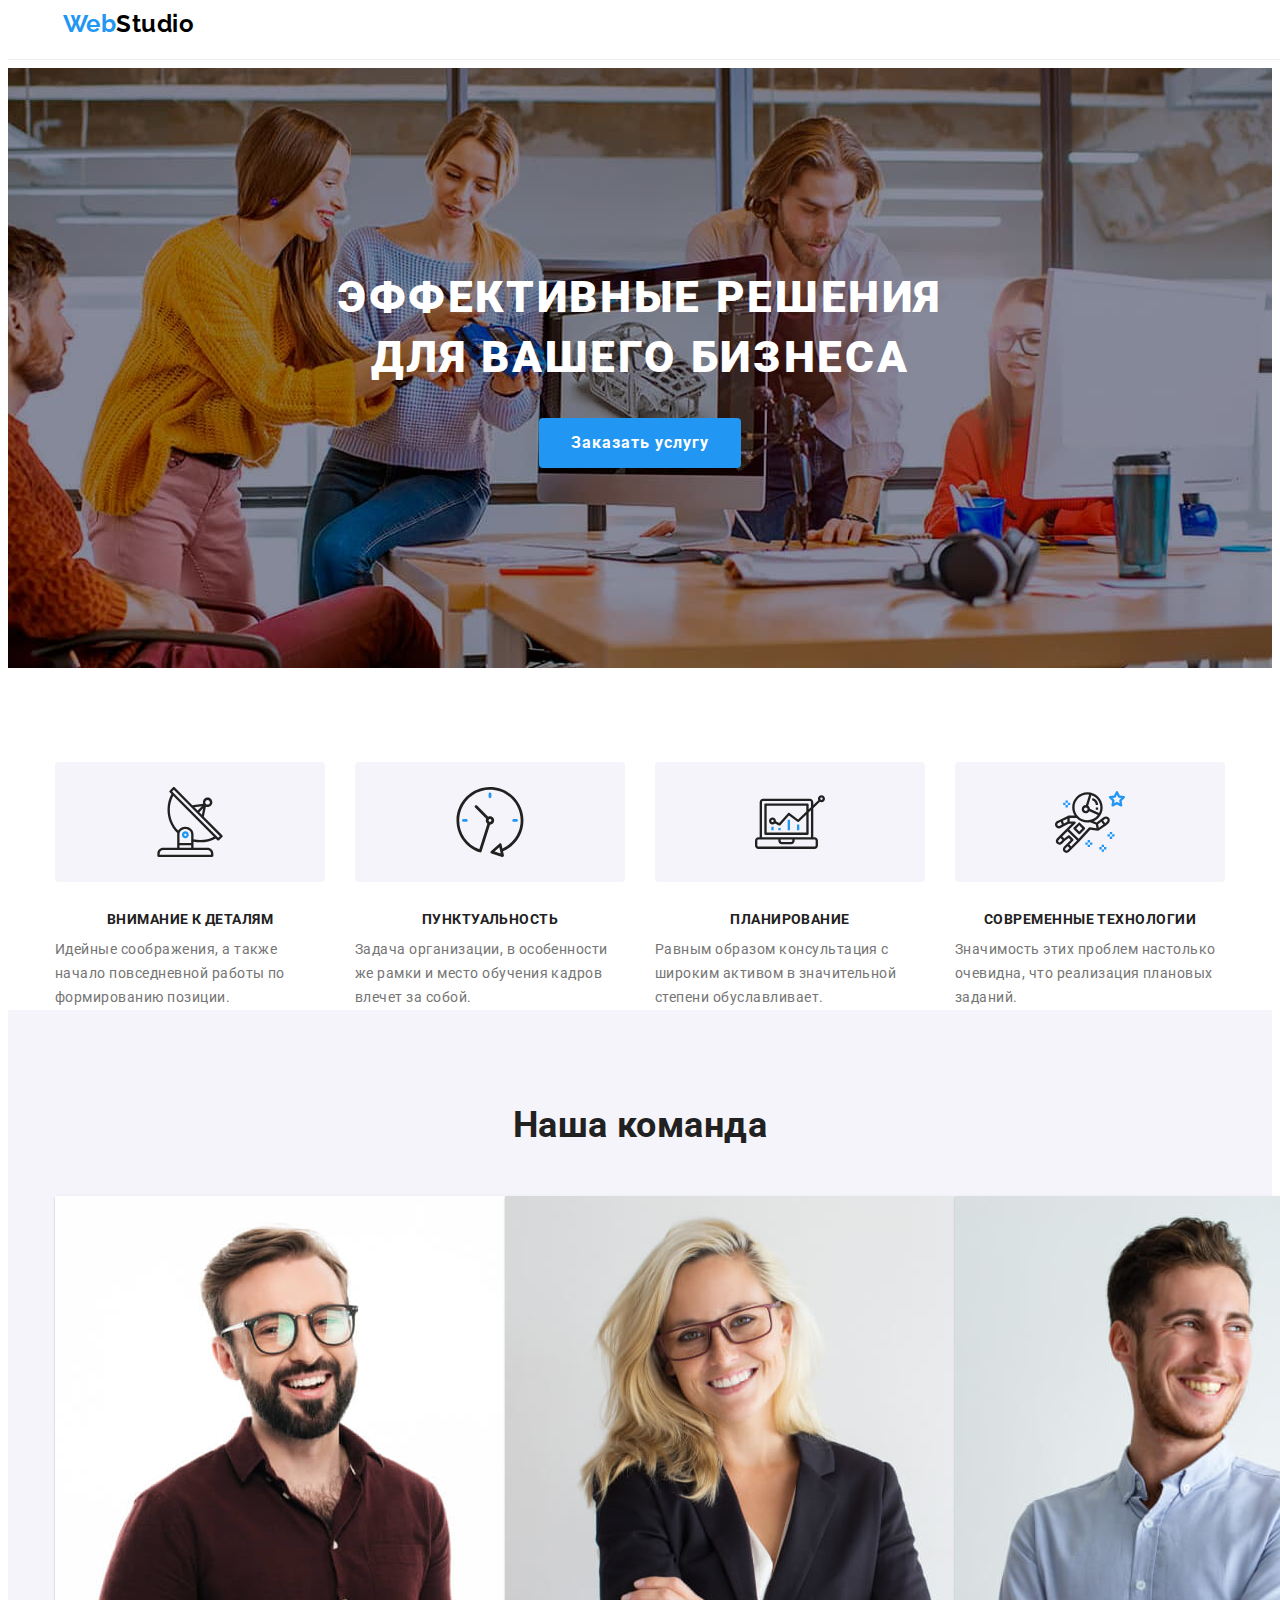
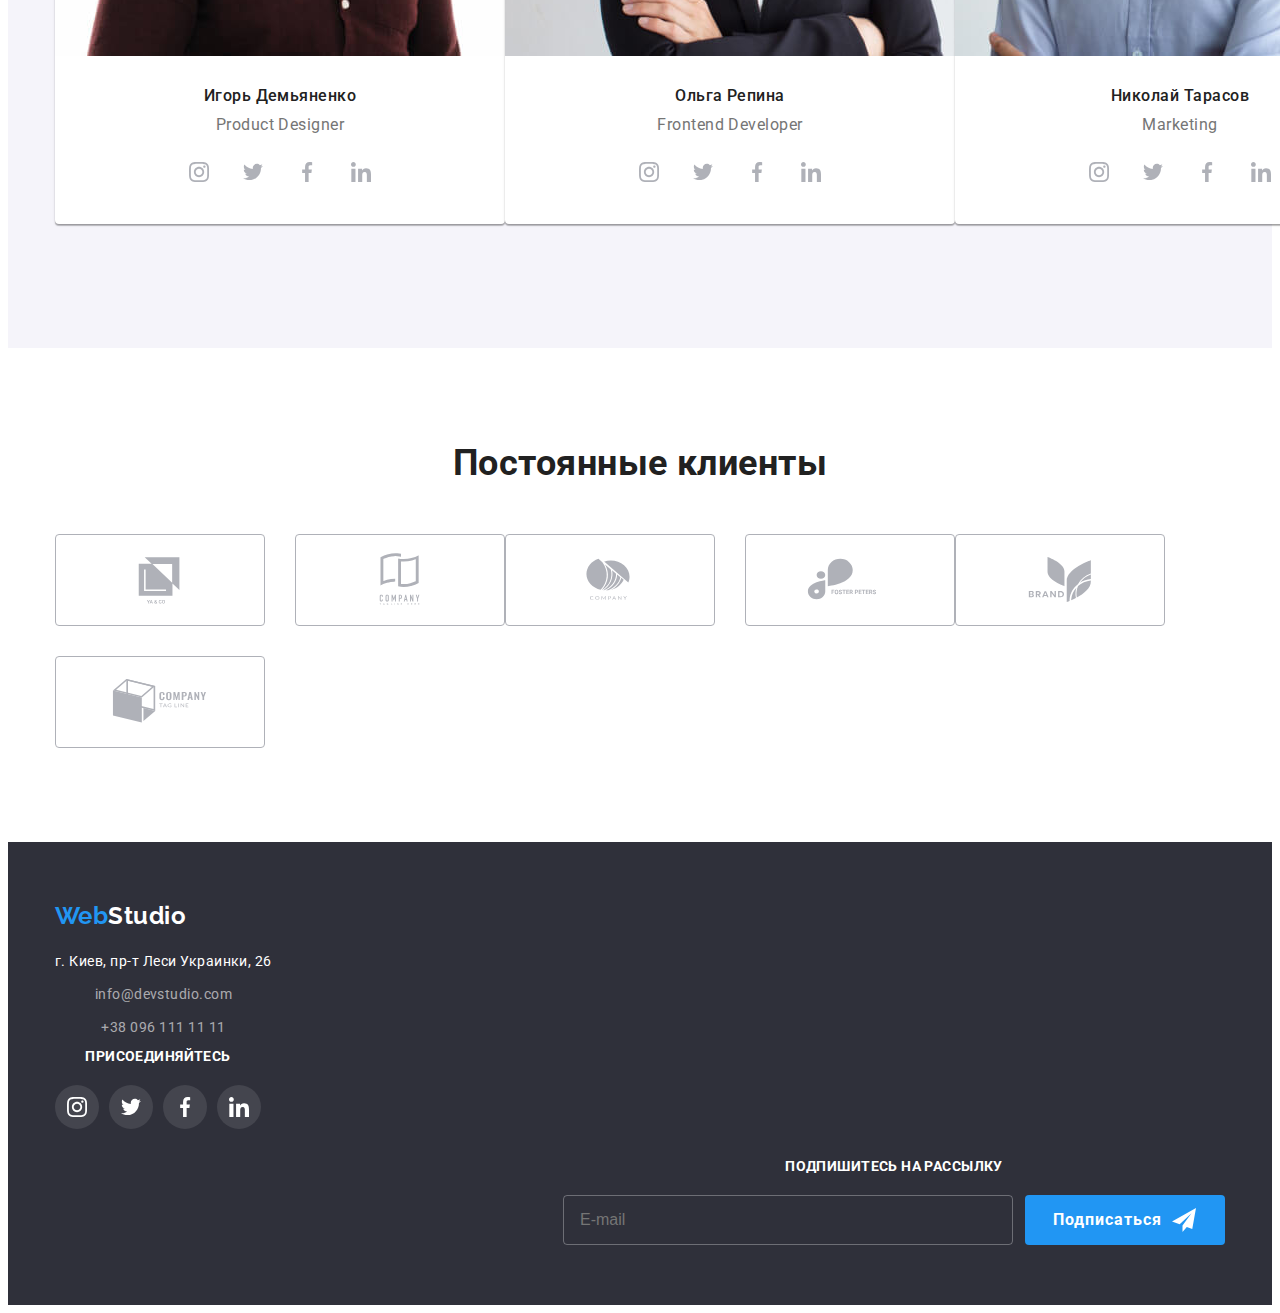
==== commit 528e367d: "Переверстка" ====
--- a/index.html
+++ b/index.html
@@ -42,7 +42,7 @@
                     </a>
                 </li>
             </ul>
-<!-- mobile menu -->
+            <!-- mobile menu -->
             <button class="js-open-menu burger-btn" data-menu-open>
                 <svg class="burger-btn__icon">
                     <use href="./images/symbol-defs.svg#menu_burger"></use>
@@ -58,10 +58,9 @@
                     <ul class="list mobile-nav__list">
                         <li class="mobile-nav__item"><a class="mobile-nav__link mobile-nav__link--current link"
                                 href="./index.html">Студия</a></li>
-                        <li class="mobile-nav__item"><a class="mobile-nav__link link"
-                                href="./portfolio.html">Портфолио</a></li>
+                        <li class="mobile-nav__item"><a class="mobile-nav__link link" href="./portfolio.html">Портфолио</a></li>
                         <li class="mobile-nav__item"><a class="mobile-nav__link link" href="">Контакты</a></li>
-                    </ul>                    
+                    </ul>
                 </div>
                 <div>
                     <ul class="list mobile-contacts">
@@ -71,11 +70,11 @@
                             </a>
                         </li>
                         <li class="mobile-contacts__item">
-                            <a class="mobile-contacts__mail link" href="mailto:info@devstudio.com">                    
+                            <a class="mobile-contacts__mail link" href="mailto:info@devstudio.com">
                                 info@devstudio.com
                             </a>
                         </li>
-                        
+            
                     </ul>
                     <ul class="list mobile-social__list">
                         <li class="mobile-social__item"><a href="" class="mobile-social__link link">Instagram</a></li>
@@ -85,7 +84,7 @@
                     </ul>
                 </div>
             </div>
-<!-- end mobile menu -->
+            <!-- end mobile menu -->
         </div>
     </header>
 <!-- Контент -->
@@ -167,7 +166,11 @@
         <h2 class="team-section__title title-two">Наша команда</h2>
         <ul class="list team-section__list">
             <li class="team-section__item">
-                <img class="team-section__foto-box" src="./images/foto-igor.jpg" alt="Игорь-Демьяненко" width="100%">
+                <div class="thumb">
+                    <img class="team-section__foto-box" src="./images/team/foto-igor.jpg" 
+                    srcset="./images/team/foto-igor.jpg 1x, ./images/team/foto-igor@2x.jpg 2x" alt="Игорь-Демьяненко">
+                </div>
+                
                 <h3 class="team-section__second-title">Игорь Демьяненко</h3>
                 <p lang="en" class="team-section__about">Product Designer</p>
                 <ul class="list social-list">
@@ -202,7 +205,11 @@
                 </ul>
             </li>
             <li class="team-section__item">
-                <img class="team-section__foto-box" src="./images/foto-olga.jpg" alt="Ольга-Репина" width="100%">
+                <div class="thumb">
+                    <img class="team-section__foto-box" src="./images/team/foto-olga.jpg"
+                    srcset="./images/team/foto-olga.jpg 1x, ./images/team/foto-olga@2x.jpg 2x"  alt="Ольга-Репина">
+                </div>
+                
                 <h3 class="team-section__second-title">Ольга Репина</h3>
                 <p lang="en" class="team-section__about">Frontend Developer</p>
                 <ul class="list social-list">
@@ -237,7 +244,11 @@
                 </ul>
             </li>
             <li class="team-section__item">
-                <img class="team-section__foto-box" src="./images/foto-mykola.jpg" alt="Николай-Тарасов" width="100%">
+                <div class="thumb">
+                    <img class="team-section__foto-box" src="./images/team/foto-mykola.jpg"
+                    srcset="./images/team/foto-mykola.jpg 1x,./images/team/foto-mykola@2x.jpg 2x" alt="Николай-Тарасов">
+                </div>
+                
                 <h3 class="team-section__second-title">Николай Тарасов</h3>
                 <p lang="en" class="team-section__about">Marketing</p>
                 <ul class="list social-list">
@@ -273,7 +284,11 @@
                 </ul>
             </li>
             <li class="team-section__item">
-                <img class="team-section__foto-box" src="./images/foto-myhaylo.jpg" alt="Михаил-Ермако" width="100%">
+                <div class="thumb">
+                    <img class="team-section__foto-box" src="./images/team/foto-myhaylo.jpg"
+                    srcset="./images/team/foto-myhaylo.jpg 1x, ./images/team/foto-myhaylo@2x.jpg 2x" alt="Михаил-Ермако">
+                </div>
+                
                 <h3 class="team-section__second-title">Михаил Ермаков</h3>
                 <p lang="en" class="team-section__about">UI Designer</p>
                 <ul class="list social-list">
--- a/css/main.min.css
+++ b/css/main.min.css
@@ -1,2 +1,2 @@
-:root{--accent-color: #2196F3;--primary-text-color: #212121;--second-text-color: #757575;--light-text-color: #FFFFFF;--dark: #000000;--background-footer: #2F303A;--footer-contacts-color: rgba(255, 255, 255, 0.6);--main-font: 'Roboto', sans-serif}html{box-sizing:border-box}*,*::before,*::after{box-sizing:inherit}body{font-family:var(--main-font);font-weight:400;color:var(--primary-text-color);letter-spacing:0.03em;padding-top:60px}@media screen and (min-width: 768px){body{padding-top:80px}}h1,h2,h3,h4,h5,h6,p,ul{margin:0;padding:0}.list{list-style:none}.link{text-decoration:none;cursor:pointer;display:block}.container{padding-left:15px;padding-right:15px;margin-left:auto;margin-right:auto}@media screen and (min-width: 480px){.container{width:480px}}@media screen and (min-width: 768px){.container{width:768px}}@media screen and (min-width: 1200px){.container{width:1200px}}.section{padding-bottom:60px;padding-top:60px}@media screen and (min-width: 1200px){.section{padding-bottom:94px;padding-top:94px}}.title-two{font-weight:700;font-size:36px;line-height:1.17;text-align:center;color:var(--primary-text-color);margin-bottom:30px}@media screen and (min-width: 1200px){.title-two{margin-bottom:50px}}.logo{font-family:'Raleway', sans-serif;font-weight:700;font-size:26px;line-height:1.19;margin-right:0}.web{color:var(--accent-color)}.logo--dark{color:var(--dark)}.logo--light{display:flex;justify-content:center;color:var(--light-text-color);margin-bottom:20px;margin-right:0}@media screen and (min-width: 768px){.logo--light{justify-content:start;margin-right:50px}}.btn{font-family:inherit;font-weight:700;font-size:16px;line-height:1.87;display:inline-flex;align-items:center;text-align:center;letter-spacing:0.06em;color:var(--light-text-color);background-color:var(--accent-color);border:none;border-radius:4px;cursor:pointer;transition-property:background-color;transition-duration:250ms;transition-timing-function:cubic-bezier(0.4, 0, 0.2, 1)}.btn:hover,.btn:focus{background-color:#188CE8}.backdrop{position:fixed;top:0;left:0;width:100%;height:100%;z-index:2;background-color:rgba(0,0,0,0.2);opacity:1;transition:opacity 250ms cubic-bezier(0.4, 0, 0.2, 1)}.backdrop.is-hidden{opacity:0;pointer-events:none}.backdrop.is-hidden .modal{transform:translate(-50%, -50%) scale(0.8)}.modal{position:absolute;top:50%;left:50%;z-index:3;transform:translate(-50%, -50%) scale(1);min-width:528px;min-height:581px;background-color:var(--light-text-color);border-radius:4px;box-shadow:0px 1px 3px rgba(0,0,0,0.12),0px 1px 1px rgba(0,0,0,0.14),0px 2px 1px rgba(0,0,0,0.2);transition:transform 250ms cubic-bezier(0.4, 0, 0.2, 1)}.modal__close-btn{position:absolute;top:8px;right:8px;width:30px;height:30px;display:flex;align-items:center;justify-content:center;background-color:var(--light-text-color);border:1px solid rgba(0,0,0,0.1);border-radius:50%;cursor:pointer;transition:fill 250ms cubic-bezier(0.4, 0, 0.2, 1)}.modal__close-btn:hover .modal__icon-vector,.modal__close-btn:focus .modal__icon-vector{fill:var(--accent-color)}.modal__icon-vector{width:18px;height:18px;fill:#000000}.modal__form{display:flex;align-items:center;justify-content:center;flex-direction:column}.modal__title{font-weight:700;font-size:20px;line-height:1.15;text-align:center;color:var(--primary-text-color);margin-top:40px}.form{width:448px;margin-top:12px}.form__group{position:relative;display:flex;flex-direction:column}.form__group label{font-size:12px;line-height:1.17;letter-spacing:0.01em;color:var(--second-text-color)}.form__group input{margin:0;margin-top:4px;padding:11px 12px 11px 42px;outline:none;height:40px;border:1px solid rgba(33,33,33,0.2);border-radius:4px;cursor:pointer;transition:border 250ms cubic-bezier(0.4, 0, 0.2, 1)}.form__group:hover input,.form__group:focus-within input{border-color:var(--accent-color)}.form__group:hover .form__icon,.form__group:focus-within .form__icon{fill:var(--accent-color)}.form__group textarea{margin-top:4px;padding:12px 16px;height:120px;outline:none;border:1px solid rgba(33,33,33,0.2);border-radius:4px;cursor:pointer;transition:border 250ms cubic-bezier(0.4, 0, 0.2, 1)}.form__group:hover textarea,.form__group:focus-within textarea{border-color:var(--accent-color)}.form__group:not(:first-child){margin-top:10px}.form__group:last-child{margin-top:20px}.form__group label[for="police"]{font-size:14px;line-height:1.71;color:var(--second-text-color)}.form__icon{position:absolute;bottom:11px;left:12px;width:18px;height:18px;fill:var(--dark);transition:fill 250ms cubic-bezier(0.4, 0, 0.2, 1)}textarea{resize:none}.form__checkbox-label{display:flex;align-items:center;justify-content:center;margin-top:20px;font-size:14px;line-height:1.71;color:var(--second-text-color)}.form__checkbox-input{-webkit-appearance:none;-moz-appearance:none;appearance:none}.form__checkbox-input:checked ~ .form__box-icon-check{background-color:var(--accent-color);border-color:var(--accent-color)}.form__box-icon-check{display:flex;align-items:center;width:16px;height:15px;margin-right:7px;border:1px solid #212121;border-radius:2px;background-origin:border-box;cursor:pointer}.form__box-icon-check:hover,.form__box-icon-check:focus{border-color:var(--accent-color)}.form__checkbox-link{font-size:14px;line-height:1.71;color:var(--accent-color)}.btn--modal{box-shadow:0px 4px 4px rgba(0,0,0,0.15);margin-top:30px;padding:10px 55px}.header-nav__list{display:none;align-items:center;justify-content:flex-end}@media screen and (min-width: 768px){.header-nav__list{display:flex}}.header-nav__item:not(:last-child){margin-right:50px}.header-nav__link{display:none;position:relative;font-weight:500;font-size:14px;line-height:1.14;letter-spacing:0.02em;color:var(--primary-text-color)}.header-nav__link:hover::after{width:100%}.header-nav__link:hover,.header-nav__link:focus{color:var(--accent-color)}@media screen and (min-width: 768px){.header-nav__link{display:flex}}.header-nav__link--hero{position:relative}.header-nav__link--hero::after{display:block;position:absolute;content:"";left:0;top:46px;width:0;height:4px;background-color:var(--accent-color);border-radius:2px;transition:250ms cubic-bezier(0.4, 0, 0.2, 1)}@media screen and (min-width: 1200px){.header-nav__link--hero::after{top:44px}}.header-nav__link--current{position:relative}.header-nav__link--current::after{display:block;position:absolute;content:"";left:0;top:46px;width:100%;height:4px;background-color:var(--accent-color);border-radius:2px}@media screen and (min-width: 1200px){.header-nav__link--current::after{top:44px}}.header-nav__list.header-nav__item:not(:last-child){margin-right:50px}.nav-contacts{display:none;margin-left:auto;align-items:center}@media screen and (min-width: 768px){.nav-contacts{display:block}}@media screen and (min-width: 1200px){.nav-contacts{display:flex}}.nav-contacts__item:not(:last-child){margin-bottom:10px}@media screen and (min-width: 1200px){.nav-contacts__item:not(:last-child){margin-right:50px;margin-bottom:0}}.nav-contacts__link{display:flex;align-items:center;font-weight:500;font-size:14px;line-height:1.14;letter-spacing:0.02em;color:var(--second-text-color);transition-property:color;transition-duration:250ms;transition-timing-function:cubic-bezier(0.4, 0, 0.2, 1)}.nav-contacts__link:hover,.nav-contacts__link:focus{color:var(--accent-color)}.nav-contacts__link:hover .nav-contacts__link--icon-envelope,.nav-contacts__link:focus .nav-contacts__link--icon-envelope{fill:var(--accent-color)}.nav-contacts__link:hover .nav-contacts__link--icon-smartphone,.nav-contacts__link:focus .nav-contacts__link--icon-smartphone{fill:var(--accent-color)}.nav-contacts__link--icon-envelope{display:flex;align-items:center;width:16px;height:12px;margin-right:10px;fill:#757575;transition-property:fill;transition-duration:250ms;transition-timing-function:cubic-bezier(0.4, 0, 0.2, 1)}@media screen and (min-width: 1200px){.nav-contacts__link--icon-envelope{margin-right:10px;margin-bottom:0}}.nav-contacts__link--icon-smartphone{display:flex;align-items:center;width:10px;height:16px;margin-right:10px;fill:#757575;transition-property:fill;transition-duration:250ms;transition-timing-function:cubic-bezier(0.4, 0, 0.2, 1)}.team-section__list{display:flex;justify-content:space-between}@media screen and (min-width: 768px){.team-section__list{display:flex;flex-wrap:wrap}}.team-section__item{width:450px;background-color:var(--light-text-color);box-shadow:0px 1px 3px rgba(0,0,0,0.12),0px 1px 1px rgba(0,0,0,0.14),0px 2px 1px rgba(0,0,0,0.2);border-radius:0px 0px 4px 4px}.team-section__item:not(:last-child){margin-bottom:30px}@media screen and (min-width: 768px){.team-section__item{width:354px}}@media screen and (min-width: 1200px){.team-section__item{width:270px}}.team-section__foto-box{margin-bottom:30px}.team-section__second-title{font-weight:500;font-size:16px;line-height:1.19;text-align:center;color:var(--primary-text-color);margin-bottom:10px}@media screen and (min-width: 1200px){.team-section__second-title{font-size:16px;line-height:1.19}}.team-section__about{font-size:16px;padding-bottom:16px;line-height:1.19;text-align:center;color:var(--second-text-color)}.social-list{display:flex;justify-content:center;padding-bottom:30px}.social-list__item:not(:last-child){margin-right:10px}.social-list__link{display:flex;justify-content:center;align-items:center;width:44px;height:44px;border-radius:50%;cursor:pointer;background-color:var(--light-text-color);transition-property:background-color;transition-duration:250ms;transition-timing-function:cubic-bezier(0.4, 0, 0.2, 1)}.social-list__link:hover,.social-list__link:focus{background-color:var(--accent-color)}.social-list__link:hover .social-list__icon,.social-list__link:focus .social-list__icon{fill:var(--light-text-color)}.social-list__icon{display:block;fill:#afb1b8;width:20px;height:20px;transition-property:fill;transition-duration:250ms;transition-timing-function:cubic-bezier(0.4, 0, 0.2, 1)}.page-footer__adress{font-style:normal}.page-footer__list{margin-right:70px}.page-footer__item{margin-bottom:9px}.page-footer__link-maps{font-size:14px;line-height:1.71;color:var(--light-text-color)}.page-footer__link{font-size:14px;line-height:1.71;color:var(--footer-contacts-color)}.footer-contact__title{display:flex;justify-content:center;font-weight:700;font-size:14px;line-height:16px;letter-spacing:0.03em;text-transform:uppercase;color:var(--light-text-color);margin-bottom:20px}@media screen and (min-width: 768px){.footer-contact__title{justify-content:start}}.footer-social__list{display:flex;margin-right:93px}.social-list__link--footer{background-color:rgba(255,255,255,0.1)}.social-list__icon--footer{fill:var(--light-text-color)}.subscribe{margin-left:auto}.subscribe__topic-form{display:flex;flex-direction:row;align-items:center}.subscribe__input input{font-size:16px;line-height:1.25;color:var(--light-text-color);background-color:transparent;outline:none;border:1px solid rgba(255,255,255,0.3);border-radius:4px;width:358px;height:50px;padding-left:16px}.subscribe__btn{padding:10px 28px;margin-left:12px;width:200px;height:50px}.subscribe__icon-send{display:inline-flex;width:24px;height:24px;margin-left:10px}.projects-galary__button-list{display:flex;justify-content:center;margin-bottom:50px}.projects-galary__button{font-family:inherit;font-weight:500;font-size:16px;line-height:1.62;text-align:center;border-radius:4px;border:none;color:var(--primary-text-color);background-color:#F5F4FA;cursor:pointer;padding:6px 22px;transition-property:color, background-color, box-shadow;transition-duration:250ms;transition-timing-function:cubic-bezier(0.4, 0, 0.2, 1)}.projects-galary__button:hover,.projects-galary__button:focus{color:var(--light-text-color);background-color:var(--accent-color);box-shadow:0px 3px 1px rgba(0,0,0,0.1),0px 1px 2px rgba(0,0,0,0.08),0px 2px 2px rgba(0,0,0,0.12)}.projects-galary__list-button-item:not(:last-child){margin-right:8px}.projects-galary__list{display:flex;flex-wrap:wrap}.projects-galary__box{width:370px;padding-bottom:20px;background-color:var(--light-text-color);border:1px solid #EEEEEE;box-sizing:border-box}.projects-galary__box:hover,.projects-galary__box:focus{box-shadow:0px 1px 1px rgba(0,0,0,0.12),0px 4px 4px rgba(0,0,0,0.06),1px 4px 6px rgba(0,0,0,0.16)}.projects-galary__box:not(:nth-child(3n+3)){margin-right:30px}.projects-galary__box:not(:nth-child(n+7)){margin-bottom:30px}.projects-galary__tehno-kriak{position:relative;overflow:hidden}.projects-galary__tehno-kriak::before{position:absolute;display:inline-block;content:"";width:100%;height:100%;background-color:rgba(33,150,243,0.9);transform:translateY(100%);transition-property:transform;transition-duration:250ms;transition-timing-function:cubic-bezier(0.4, 0, 0.2, 1)}.projects-galary__link:hover .projects-galary__tehno-kriak::before{transform:translateY(0)}.projects-galary__text{position:absolute;top:0;left:0;display:flex;padding:63px 24px;font-size:18px;line-height:1.56;color:var(--light-text-color);transition-property:opacity;transition-duration:250ms;transition-timing-function:cubic-bezier(0.4, 0, 0.2, 1);opacity:0}.projects-galary__link:hover .projects-galary__text{opacity:1}.about-box{padding-top:20px;padding-left:24px}.about-box__title{font-weight:700;font-size:18px;line-height:2;letter-spacing:0.06em;color:var(--primary-text-color);margin-bottom:4px}.about-box__about{font-size:16px;line-height:1.87;color:var(--second-text-color)}.page-header{position:fixed;display:block;top:0;width:100%;z-index:1;min-height:60px;border-bottom:1px solid #ececec;padding-top:16px;padding-bottom:16px;background-color:var(--light-text-color)}@media screen and (min-width: 768px){.page-header{min-height:80px;padding-top:21px;padding-bottom:21px}}@media screen and (min-width: 1200px){.page-header{padding-top:24px;padding-bottom:25px}}.nav-container{position:relative;display:flex;align-items:center;justify-content:space-between;margin-left:0;margin-right:0}@media screen and (min-width: 1200px){.nav-container{margin-left:auto;margin-right:auto}}.header-nav{display:flex}.logo{display:flex;font-family:"Raleway", sans-serif;font-weight:700;font-size:26px;line-height:1.19;margin-right:50px}.web{color:var(--accent-color)}.burger-btn{width:40px;height:40px;cursor:pointer;background-color:transparent;border:none;padding:0}.burger-btn:hover,.burger-btn:focus{fill:var(--accent-color)}@media screen and (min-width: 768px){.burger-btn{display:none}}.burger-btn__icon{width:100%;height:100%;cursor:pointer}.burger-btn__icon:hover,.burger-btn__icon:focus{fill:var(--accent-color)}.mobile-menu{position:fixed;display:flex;flex-direction:column;justify-content:space-between;z-index:100;top:0;left:0;width:100vh;height:100vh;padding:48px 40px;background-color:var(--light-text-color);opacity:0;visibility:hidden;pointer-events:none;transform:translateX(100%);transition-property:transform;transition-duration:250ms;transition-timing-function:cubic-bezier(0.4, 0, 0.2, 1)}.mobile-menu.is-open{opacity:1;visibility:visible;pointer-events:all;transform:translateX(0);transition-property:transform;transition-duration:250ms;transition-timing-function:cubic-bezier(0.4, 0, 0.2, 1)}.close-btn{position:absolute;top:10px;right:15px;width:40px;height:40px;cursor:pointer;background-color:transparent;border:none;padding:0}.close-btn:hover,.close-btn:focus{fill:var(--accent-color)}.close-btn__icon{width:100%;height:100%;cursor:pointer}.close-btn__icon:hover,.close-btn__icon:focus{fill:var(--accent-color)}.mobile-nav__item:not(:last-child){margin-bottom:32px}.mobile-nav__link{font-weight:500;font-size:40px;line-height:1.18;letter-spacing:0.02em;color:var(--primary-text-color)}.mobile-nav__link--current{color:var(--accent-color)}.mobile-contacts{margin-bottom:64px}.mobile-contacts__telephone{font-weight:500;font-size:34px;line-height:1.18;letter-spacing:0.02em;color:var(--accent-color);margin-bottom:32px}.mobile-contacts__mail{font-weight:500;font-size:24px;line-height:1.17;letter-spacing:0.02em;color:var(--second-text-color)}.mobile-social__list{display:flex;justify-content:start}.mobile-social__item:not(:last-child){padding-right:10px;border-right:1px solid rgba(33,33,33,0.2)}.mobile-social__item:last-child{border:none}.mobile-social__item:not(:first-child){padding-left:10px}.mobile-social__link{font-weight:500;font-size:18px;line-height:1.22;letter-spacing:0.02em;color:var(--accent-color)}.header-nav__list{display:none;align-items:center;justify-content:flex-end}@media screen and (min-width: 768px){.header-nav__list{display:flex}}@media screen and (min-width: 1200px){.header-nav__list{display:flex}}.header-nav__item:not(:last-child){margin-right:50px}.header-nav__link{position:relative;font-weight:500;font-size:14px;line-height:1.14;letter-spacing:0.02em;color:var(--primary-text-color)}.header-nav__link:hover::after{width:100%}.header-nav__link:hover,.header-nav__link:focus{color:var(--accent-color)}.header-nav__link--hero{position:relative}.header-nav__link--hero::after{display:block;position:absolute;content:"";left:0;top:46px;width:0;height:4px;background-color:var(--accent-color);border-radius:2px;transition:250ms cubic-bezier(0.4, 0, 0.2, 1)}@media screen and (min-width: 1200px){.header-nav__link--hero::after{top:44px}}.header-nav__link--current{position:relative}.header-nav__link--current::after{display:block;position:absolute;content:"";left:0;top:46px;width:100%;height:4px;background-color:var(--accent-color);border-radius:2px}@media screen and (min-width: 1200px){.header-nav__link--current::after{top:44px}}.header-nav__list.header-nav__item:not(:last-child){margin-right:50px}.nav-contacts{display:none;margin-left:auto;align-items:center}@media screen and (min-width: 768px){.nav-contacts{display:block}}@media screen and (min-width: 1200px){.nav-contacts{display:flex}}.nav-contacts__item:not(:last-child){margin-bottom:10px}@media screen and (min-width: 1200px){.nav-contacts__item:not(:last-child){margin-right:50px;margin-bottom:0}}.nav-contacts__link{display:flex;align-items:center;font-weight:500;font-size:14px;line-height:1.14;letter-spacing:0.02em;color:var(--second-text-color);transition-property:color;transition-duration:250ms;transition-timing-function:cubic-bezier(0.4, 0, 0.2, 1)}.nav-contacts__link:hover,.nav-contacts__link:focus{color:var(--accent-color)}.nav-contacts__link:hover .nav-contacts__link--icon-envelope,.nav-contacts__link:focus .nav-contacts__link--icon-envelope{fill:var(--accent-color)}.nav-contacts__link:hover .nav-contacts__link--icon-smartphone,.nav-contacts__link:focus .nav-contacts__link--icon-smartphone{fill:var(--accent-color)}.nav-contacts__link--icon-envelope{display:flex;align-items:center;width:16px;height:12px;margin-right:10px;fill:#757575;transition-property:fill;transition-duration:250ms;transition-timing-function:cubic-bezier(0.4, 0, 0.2, 1)}.nav-contacts__link--icon-smartphone{display:flex;align-items:center;width:10px;height:16px;margin-right:10px;fill:#757575;transition-property:fill;transition-duration:250ms;transition-timing-function:cubic-bezier(0.4, 0, 0.2, 1)}.hero-section{background-color:#2F303A;text-align:center;padding-top:118px;padding-bottom:118px}@media screen and (min-width: 1200px){.hero-section{padding-top:200px;padding-bottom:200px}}.hero-section__tittle{font-weight:900;font-size:26px;line-height:1.62;text-align:center;letter-spacing:0.06em;text-transform:uppercase;color:var(--light-text-color);margin-bottom:30px}@media screen and (min-width: 1200px){.hero-section__tittle{font-size:44px;line-height:1.36}}.hero-section--btn{padding:10px 32px}.hero-section--overlay{max-width:1600px;height:400px;margin-left:auto;margin-right:auto;background-image:linear-gradient(rgba(47,48,58,0.4), rgba(47,48,58,0.4)),url(../images/imgbcg.jpg);background-repeat:no-repeat;background-size:cover;background-position:center}@media screen and (min-width: 1200px){.hero-section--overlay{height:600px}}@media screen and (min-width: 1200px){.feature-section{padding-bottom:0}}.feature-section__title{display:none}.feature-section__list{display:block;flex-wrap:wrap;margin-left:-30px;margin-top:-30px}@media screen and (min-width: 768px){.feature-section__list{display:flex}}.feature-section__item{display:block;max-width:450px;margin-left:30px;margin-top:30px}@media screen and (min-width: 768px){.feature-section__item{display:flex;flex-direction:column;max-width:354px;margin-left:30px;margin-top:30px;flex-basis:calc((100% - 60px) / 2)}}@media screen and (min-width: 1200px){.feature-section__item{max-width:270px;margin-left:30px;margin-top:30px;flex-basis:calc((100% - 120px) / 4)}}.feature-section__icon-bcg{display:flex;justify-content:center;align-items:center;width:100%;height:120px;background-color:#F5F4FA;margin-bottom:30px;border-radius:4px}.feature-section__icon-box{display:block;width:70px;height:70px}.feature-section__second-title{font-weight:700;font-size:14px;line-height:1.14;text-transform:uppercase;color:var(--primary-text-color);margin-bottom:10px}.feature-section__about{font-size:14px;line-height:1.71;color:var(--second-text-color)}.galary{display:none}@media screen and (min-width: 1200px){.galary{display:block}}.galary__list{display:flex;flex-wrap:wrap;margin-left:-30px;margin-top:-30px}.galary__item{position:relative;display:flex;margin-left:30px;margin-top:30px;flex-basis:calc((100% - 90px) / 3)}.galary__item::before{position:absolute;display:flex;bottom:0;content:"";background-color:rgba(47,48,58,0.8);width:100%;height:70px}.galary__photo{display:block;max-width:100%}.galary__about{display:block;text-align:center;justify-content:center;position:absolute;left:50%;bottom:27px;transform:translate(-50%);width:100%;padding-bottom:0;font-weight:700;font-size:14px;line-height:1.14;text-transform:uppercase;color:var(--light-text-color)}.section.no-padding{padding-top:0;padding-bottom:0}.team-section{padding-top:60px;padding-bottom:60px;background-color:#f5f4fa}@media screen and (min-width: 1200px){.team-section{padding-top:94px;padding-bottom:94px}}.team-section__list{display:block;justify-content:space-between}@media screen and (min-width: 768px){.team-section__list{display:flex;flex-wrap:wrap}}.team-section__item{width:450px;background-color:var(--light-text-color);box-shadow:0px 1px 3px rgba(0,0,0,0.12),0px 1px 1px rgba(0,0,0,0.14),0px 2px 1px rgba(0,0,0,0.2);border-radius:0px 0px 4px 4px}.team-section__item:not(:last-child){margin-bottom:30px}@media screen and (min-width: 768px){.team-section__item{width:354px}}@media screen and (min-width: 1200px){.team-section__item{width:270px}}.team-section__foto-box{margin-bottom:30px}.team-section__second-title{font-weight:500;font-size:28px;line-height:1.18;text-align:center;color:var(--primary-text-color);margin-bottom:10px}@media screen and (min-width: 1200px){.team-section__second-title{font-size:16px;line-height:1.19}}.team-section__about{font-size:16px;padding-bottom:16px;line-height:1.19;text-align:center;color:var(--second-text-color)}.social-list{display:flex;justify-content:center;padding-bottom:30px}.social-list__item:not(:last-child){margin-right:10px}.social-list__link{display:flex;justify-content:center;align-items:center;width:44px;height:44px;border-radius:50%;cursor:pointer;background-color:var(--light-text-color);transition-property:background-color;transition-duration:250ms;transition-timing-function:cubic-bezier(0.4, 0, 0.2, 1)}.social-list__link:hover,.social-list__link:focus{background-color:var(--accent-color)}.social-list__link:hover .social-list__icon,.social-list__link:focus .social-list__icon{fill:var(--light-text-color)}.social-list__icon{display:block;fill:#afb1b8;width:20px;height:20px;transition-property:fill;transition-duration:250ms;transition-timing-function:cubic-bezier(0.4, 0, 0.2, 1)}.section-clients__list{display:flex;flex-wrap:wrap}.section-clients__item:not(:nth-child(2n)){margin-right:30px}.section-clients__item:not(:nth-child(n+5)){margin-bottom:30px}.section-clients__link{width:210px;height:92px;border:1px solid #AFB1B8;border-radius:4px;display:flex;justify-content:center;align-items:center;cursor:pointer;transition-property:border-color;transition-duration:250ms;transition-timing-function:cubic-bezier(0.4, 0, 0.2, 1)}.section-clients__link:hover,.section-clients__link:focus{border-color:var(--accent-color)}.section-clients__link:hover .section-clients__icon-company,.section-clients__link:focus .section-clients__icon-company{fill:var(--accent-color)}.section-clients__icon-company{width:106px;height:60px;fill:#afb1b8;transition-property:fill;transition-duration:250ms;transition-timing-function:cubic-bezier(0.4, 0, 0.2, 1)}.page-footer{background-color:#2F303A;padding-top:60px;padding-bottom:60px}.page-footer__container{display:flex;text-align:center;flex-direction:column;justify-content:center}@media screen and (min-width: 768px){.page-footer__container{display:flex;align-items:baseline}}.page-footer__adress{display:flex;justify-content:center;font-style:normal;text-align:center}.page-footer__list{margin-right:70px}.page-footer__item{margin-bottom:9px}.page-footer__link-maps{font-size:14px;line-height:1.71;color:var(--light-text-color)}.page-footer__link{font-size:14px;line-height:1.71;color:var(--footer-contacts-color)}.footer-contact{display:flex;flex-direction:column;justify-content:center}.footer-contact__title{display:flex;justify-content:center;font-weight:700;font-size:14px;line-height:1.14;letter-spacing:0.03em;text-transform:uppercase;color:var(--light-text-color);margin-bottom:20px}@media screen and (min-width: 768px){.footer-contact__title{justify-content:start}}.footer-social__list{display:flex;margin-right:93px}.social-list__link--footer{background-color:rgba(255,255,255,0.1)}.social-list__icon--footer{fill:var(--light-text-color)}.subscribe{display:flex;flex-direction:column;justify-content:center;margin-left:auto}.subscribe__topic-form{display:flex;flex-direction:column;align-items:center}@media screen and (min-width: 768px){.subscribe__topic-form{flex-direction:row}}.subscribe__input input{font-size:16px;line-height:1.25;color:var(--light-text-color);background-color:transparent;outline:none;border:1px solid rgba(255,255,255,0.3);border-radius:4px;width:100vh;height:50px;padding-left:16px}@media screen and (min-width: 768px){.subscribe__input input{width:358px}}.subscribe__btn{padding:10px 28px;margin-left:12px;width:200px;height:50px}.subscribe__icon-send{display:inline-flex;width:24px;height:24px;margin-left:10px}.projects-galary{background-color:var(--light-text-color)}.projects-galary__title{display:none}.projects-galary__button-list{display:flex;justify-content:center;margin-bottom:50px}.projects-galary__button{font-family:inherit;font-weight:500;font-size:16px;line-height:1.62;text-align:center;border-radius:4px;border:none;color:var(--primary-text-color);background-color:#F5F4FA;cursor:pointer;padding:6px 22px;transition-property:color, background-color, box-shadow;transition-duration:250ms;transition-timing-function:cubic-bezier(0.4, 0, 0.2, 1)}.projects-galary__button:hover,.projects-galary__button:focus{color:var(--light-text-color);background-color:var(--accent-color);box-shadow:0px 3px 1px rgba(0,0,0,0.1),0px 1px 2px rgba(0,0,0,0.08),0px 2px 2px rgba(0,0,0,0.12)}.projects-galary__list-button-item:not(:last-child){margin-right:8px}.projects-galary__list{display:flex;flex-wrap:wrap}.projects-galary__box{width:370px;padding-bottom:20px;background-color:var(--light-text-color);border:1px solid #EEEEEE;box-sizing:border-box}.projects-galary__box:hover,.projects-galary__box:focus{box-shadow:0px 1px 1px rgba(0,0,0,0.12),0px 4px 4px rgba(0,0,0,0.06),1px 4px 6px rgba(0,0,0,0.16)}.projects-galary__box:not(:nth-child(3n+3)){margin-right:30px}.projects-galary__box:not(:nth-child(n+7)){margin-bottom:30px}.projects-galary__tehno-kriak{position:relative;overflow:hidden}.projects-galary__tehno-kriak .projects-galary__tehno-kriak::before{position:absolute;display:inline-block;content:"";width:100%;height:100%;background-color:rgba(33,150,243,0.9);transform:translateY(100%);transition-property:transform;transition-duration:250ms;transition-timing-function:cubic-bezier(0.4, 0, 0.2, 1)}.projects-galary__link:hover .projects-galary__tehno-kriak::before{transform:translateY(0)}.projects-galary__text{position:absolute;top:0;left:0;display:flex;padding:63px 24px;font-size:18px;line-height:1.56;color:var(--light-text-color);transition-property:opacity;transition-duration:250ms;transition-timing-function:cubic-bezier(0.4, 0, 0.2, 1);opacity:0}.projects-galary__link:hover .projects-galary__text{opacity:1}.about-box{padding-top:20px;padding-left:24px}.about-box__title{font-weight:700;font-size:18px;line-height:2;letter-spacing:0.06em;color:var(--primary-text-color);margin-bottom:4px}.about-box__about{font-size:16px;line-height:1.87;color:var(--second-text-color)}
+:root{--accent-color: #2196F3;--primary-text-color: #212121;--second-text-color: #757575;--light-text-color: #FFFFFF;--dark: #000000;--background-footer: #2F303A;--footer-contacts-color: rgba(255, 255, 255, 0.6);--main-font: 'Roboto', sans-serif}html{box-sizing:border-box}*,*::before,*::after{box-sizing:inherit}body{font-family:var(--main-font);font-weight:400;color:var(--primary-text-color);letter-spacing:0.03em;padding-top:60px}h1,h2,h3,h4,h5,h6,p,ul{margin:0;padding:0}.list{list-style:none}.link{text-decoration:none;cursor:pointer;display:block}.container{padding-left:15px;padding-right:15px;margin-left:auto;margin-right:auto}@media screen and (min-width: 480px){.container{width:480px}}@media screen and (min-width: 768px){.container{width:768px}}@media screen and (min-width: 1200px){.container{width:1200px}}.section{padding-bottom:60px;padding-top:60px}@media screen and (min-width: 1200px){.section{padding-bottom:94px;padding-top:94px}}.title-two{font-weight:700;font-size:28px;line-height:1.18;text-align:center;color:var(--primary-text-color);margin-bottom:30px}@media screen and (min-width: 1200px){.title-two{margin-bottom:50px;font-size:36px;line-height:1.17}}.logo{font-family:'Raleway', sans-serif;font-weight:700;font-size:24px;line-height:1.17}.web{color:var(--accent-color)}.logo--dark{color:var(--dark)}.logo--light{display:block;color:var(--light-text-color);margin-bottom:20px}@media screen and (min-width: 1200px){.logo--light{display:flex}}.btn{font-family:inherit;font-weight:700;font-size:16px;line-height:1.87;display:inline-flex;align-items:center;text-align:center;letter-spacing:0.06em;color:var(--light-text-color);background-color:var(--accent-color);border:none;border-radius:4px;cursor:pointer;transition-property:background-color;transition-duration:250ms;transition-timing-function:cubic-bezier(0.4, 0, 0.2, 1)}.btn:hover,.btn:focus{background-color:#188CE8}.backdrop{position:fixed;top:0;left:0;width:100%;height:100%;z-index:2;background-color:rgba(0,0,0,0.2);opacity:1;transition:opacity 250ms cubic-bezier(0.4, 0, 0.2, 1)}.backdrop.is-hidden{opacity:0;pointer-events:none}.backdrop.is-hidden .modal{transform:translate(-50%, -50%) scale(0.8)}.modal{position:absolute;top:50%;left:50%;z-index:3;transform:translate(-50%, -50%) scale(1);background-color:var(--light-text-color);border-radius:4px;box-shadow:0px 1px 3px rgba(0,0,0,0.12),0px 1px 1px rgba(0,0,0,0.14),0px 2px 1px rgba(0,0,0,0.2);transition:transform 250ms cubic-bezier(0.4, 0, 0.2, 1);padding:40px}@media screen and (min-width: 480px){.modal{min-width:450px;min-height:609px}}@media screen and (min-width: 1200px){.modal{min-width:528px;min-height:581px}}.modal__close-btn{position:absolute;top:8px;right:8px;width:30px;height:30px;display:flex;align-items:center;justify-content:center;background-color:var(--light-text-color);border:1px solid rgba(0,0,0,0.1);border-radius:50%;cursor:pointer;transition:fill 250ms cubic-bezier(0.4, 0, 0.2, 1)}.modal__close-btn:hover .modal__icon-vector,.modal__close-btn:focus .modal__icon-vector{fill:var(--accent-color)}.modal__icon-vector{width:18px;height:18px;fill:#000000}.modal__form{display:flex;align-items:center;justify-content:center;flex-direction:column}.modal__title{font-weight:700;font-size:20px;line-height:1.5;text-align:center;color:var(--primary-text-color)}@media screen and (min-width: 1200px){.modal__title{line-height:1.15}}.form{margin-top:12px}.form__group{position:relative;display:flex;flex-direction:column}.form__group label{font-size:12px;line-height:1.17;letter-spacing:0.01em;color:var(--second-text-color)}.form__group input{margin:0;margin-top:4px;padding:11px 12px 11px 42px;outline:none;height:40px;border:1px solid rgba(33,33,33,0.2);border-radius:4px;cursor:pointer;transition:border 250ms cubic-bezier(0.4, 0, 0.2, 1)}.form__group:hover input,.form__group:focus-within input{border-color:var(--accent-color)}.form__group:hover .form__icon,.form__group:focus-within .form__icon{fill:var(--accent-color)}.form__group textarea{margin-top:4px;padding:12px 16px;height:120px;outline:none;border:1px solid rgba(33,33,33,0.2);border-radius:4px;cursor:pointer;transition:border 250ms cubic-bezier(0.4, 0, 0.2, 1)}.form__group:hover textarea,.form__group:focus-within textarea{border-color:var(--accent-color)}.form__group:not(:first-child){margin-top:10px}.form__group:last-child{margin-top:20px}.form__group label[for="police"]{font-size:14px;line-height:1.71;color:var(--second-text-color)}.form__icon{position:absolute;bottom:11px;left:12px;width:18px;height:18px;fill:var(--dark);transition:fill 250ms cubic-bezier(0.4, 0, 0.2, 1)}textarea{resize:none}.form__checkbox-label{display:flex;align-items:center;margin-top:20px;font-size:12px;line-height:1.17;color:var(--second-text-color)}.form__checkbox-input{-webkit-appearance:none;-moz-appearance:none;appearance:none}.form__checkbox-input:checked ~ .form__box-icon-check{background-color:var(--accent-color);border-color:var(--accent-color)}.form__box-icon-check{display:flex;align-items:center;width:16px;height:15px;margin-right:7px;border:1px solid #212121;border-radius:2px;background-origin:border-box;cursor:pointer}.form__box-icon-check:hover,.form__box-icon-check:focus{border-color:var(--accent-color)}.form__checkbox-link{font-size:12px;line-height:1.17;color:var(--accent-color)}.btn--modal{box-shadow:0px 4px 4px rgba(0,0,0,0.15);margin-top:30px;padding:10px 55px}.header-nav__list{display:none;align-items:center;justify-content:flex-end}.nav-contacts{display:none;margin-left:auto;align-items:center}.team-section__list{display:block}@media screen and (min-width: 768px){.team-section__list{display:flex;justify-content:space-between}}.team-section__item{background-color:var(--light-text-color);box-shadow:0px 1px 3px rgba(0,0,0,0.12),0px 1px 1px rgba(0,0,0,0.14),0px 2px 1px rgba(0,0,0,0.2);border-radius:0px 0px 4px 4px}.team-section__item:not(:last-child){margin-bottom:30px}@media screen and (min-width: 480px){.team-section__item{max-width:450px}}.thumb{margin-bottom:30px}@media screen and (min-width: 480px){.thumb{width:450px;height:460px}}.team-section__foto-box{display:block;width:100%;height:100%;object-fit:cover}.team-section__second-title{font-weight:500;font-size:16px;line-height:1.19;text-align:center;color:var(--primary-text-color);margin-bottom:10px}.team-section__about{font-size:16px;padding-bottom:16px;line-height:1.19;text-align:center;color:var(--second-text-color)}.social-list{display:flex;justify-content:center;padding-bottom:30px}.social-list__item:not(:last-child){margin-right:10px}.social-list__link{display:flex;justify-content:center;align-items:center;width:44px;height:44px;border-radius:50%;cursor:pointer;background-color:var(--light-text-color);transition-property:background-color;transition-duration:250ms;transition-timing-function:cubic-bezier(0.4, 0, 0.2, 1)}.social-list__link:hover,.social-list__link:focus{background-color:var(--accent-color)}.social-list__link:hover .social-list__icon,.social-list__link:focus .social-list__icon{fill:var(--light-text-color)}.social-list__icon{display:block;fill:#afb1b8;width:20px;height:20px;transition-property:fill;transition-duration:250ms;transition-timing-function:cubic-bezier(0.4, 0, 0.2, 1)}.page-footer__adress{font-style:normal}@media screen and (min-width: 1200px){.page-footer__list{margin-right:70px}}.page-footer__item{margin-bottom:9px}.page-footer__link-maps{font-size:14px;line-height:1.71;color:var(--light-text-color)}.page-footer__link{font-size:14px;line-height:1.71;color:var(--footer-contacts-color)}.footer-contact__title{font-weight:700;font-size:14px;line-height:16px;letter-spacing:0.03em;text-transform:uppercase;color:var(--light-text-color);margin-bottom:20px}.footer-social__list{display:flex;margin-right:93px}.social-list__link--footer{background-color:rgba(255,255,255,0.1)}.social-list__icon--footer{fill:var(--light-text-color)}.projects-galary__button-list{display:flex;flex-wrap:wrap;margin-bottom:40px}@media screen and (min-width: 1200px){.projects-galary__button-list{margin-bottom:50px;justify-content:center;flex-wrap:nowrap}}.projects-galary__button{font-family:inherit;font-weight:500;font-size:16px;line-height:1.62;text-align:center;border-radius:4px;border:none;color:var(--primary-text-color);background-color:#F5F4FA;cursor:pointer;padding:6px 22px;transition-property:color, background-color, box-shadow;transition-duration:250ms;transition-timing-function:cubic-bezier(0.4, 0, 0.2, 1)}.projects-galary__button:hover,.projects-galary__button:focus{color:var(--light-text-color);background-color:var(--accent-color);box-shadow:0px 3px 1px rgba(0,0,0,0.1),0px 1px 2px rgba(0,0,0,0.08),0px 2px 2px rgba(0,0,0,0.12)}.projects-galary__list-button-item:not(:last-child){margin-right:8px}.projects-galary__list-button-item:nth-child(-n+3){margin-bottom:15px}@media screen and (min-width: 768px){.projects-galary__list-button-item:nth-child(-n+3){margin-bottom:0}}@media screen and (min-width: 768px){.projects-galary__list{display:flex;flex-wrap:wrap}}.projects-galary__box{padding-bottom:20px;background-color:var(--light-text-color);border:1px solid #EEEEEE;box-sizing:border-box}.projects-galary__box:hover,.projects-galary__box:focus{box-shadow:0px 1px 1px rgba(0,0,0,0.12),0px 4px 4px rgba(0,0,0,0.06),1px 4px 6px rgba(0,0,0,0.16)}.projects-galary__box:not(:nth-child(n+9)){margin-bottom:30px}@media screen and (min-width: 480px){.projects-galary__box{width:450px}}@media screen and (min-width: 1200px){.projects-galary__box:not(:nth-child(3n+3)){margin-right:30px}.projects-galary__box:not(:nth-child(n+7)){margin-bottom:30px}}.projects-galary__tehno-kriak{position:relative;overflow:hidden}.projects-galary__tehno-kriak::before{position:absolute;display:inline-block;content:"";width:100%;height:100%;background-color:rgba(33,150,243,0.9);transform:translateY(100%);transition-property:transform;transition-duration:250ms;transition-timing-function:cubic-bezier(0.4, 0, 0.2, 1)}.projects-galary__link:hover .projects-galary__tehno-kriak::before{transform:translateY(0)}.projects-galary__text{position:absolute;top:0;left:0;display:flex;padding:63px 24px;font-size:18px;line-height:1.56;color:var(--light-text-color);transition-property:opacity;transition-duration:250ms;transition-timing-function:cubic-bezier(0.4, 0, 0.2, 1);opacity:0}.projects-galary__link:hover .projects-galary__text{opacity:1}.about-box{padding-top:20px;padding-left:24px}.about-box__title{font-weight:700;font-size:18px;line-height:2;letter-spacing:0.06em;color:var(--primary-text-color);margin-bottom:4px}.about-box__about{font-size:16px;line-height:1.87;color:var(--second-text-color)}.mobile-menu{position:fixed;display:flex;flex-direction:column;justify-content:space-between;z-index:100;top:0;left:0;width:100vw;height:100vh;padding:48px 40px;background-color:var(--light-text-color);opacity:0;visibility:hidden;pointer-events:none;transform:translateX(100%);transition-property:transform;transition-duration:250ms;transition-timing-function:cubic-bezier(0.4, 0, 0.2, 1)}.mobile-menu.is-open{opacity:1;visibility:visible;pointer-events:all;transform:translateX(0)}.close-btn{position:absolute;top:10px;right:15px;width:40px;height:40px;cursor:pointer;background-color:transparent;border:none;padding:0}.close-btn:hover,.close-btn:focus{fill:var(--accent-color)}.close-btn__icon{width:100%;height:100%;cursor:pointer}.close-btn__icon:hover,.close-btn__icon:focus{fill:var(--accent-color)}.mobile-nav__item:not(:last-child){margin-bottom:32px}.mobile-nav__link{font-weight:500;font-size:40px;line-height:1.18;letter-spacing:0.02em;color:var(--primary-text-color)}.mobile-nav__link--current{color:var(--accent-color)}.mobile-contacts{margin-bottom:64px}.mobile-contacts__telephone{font-weight:500;font-size:34px;line-height:1.18;letter-spacing:0.02em;color:var(--accent-color);margin-bottom:32px}.mobile-contacts__mail{font-weight:500;font-size:24px;line-height:1.17;letter-spacing:0.02em;color:var(--second-text-color)}.mobile-social__list{display:flex;justify-content:start}.mobile-social__item:not(:last-child){padding-right:10px;border-right:1px solid rgba(33,33,33,0.2)}.mobile-social__item:last-child{border:none}.mobile-social__item:not(:first-child){padding-left:10px}.mobile-social__link{font-weight:500;font-size:18px;line-height:1.22;letter-spacing:0.02em;color:var(--accent-color)}.page-header{position:fixed;top:0;width:100vw;z-index:1;min-height:60px;border-bottom:1px solid #ececec;padding-top:10px;padding-bottom:10px;background-color:var(--light-text-color)}@media screen and (min-width: 480px){.page-header{width:100%}}.nav-container{display:flex;align-items:center;justify-content:space-between}.header-nav{display:flex}.logo{font-family:"Raleway", sans-serif;font-weight:700;font-size:24px;line-height:1.17}.web{color:var(--accent-color)}.burger-btn{width:40px;height:40px;cursor:pointer;background-color:transparent;border:none;padding:0}.burger-btn:hover,.burger-btn:focus{fill:var(--accent-color)}@media screen and (min-width: 768px){.burger-btn{display:none}}.burger-btn__icon{width:100%;height:100%;cursor:pointer}.burger-btn__icon:hover,.burger-btn__icon:focus{fill:var(--accent-color)}.header-nav__list{display:none;align-items:center;justify-content:flex-end}.nav-contacts{display:none;margin-left:auto;align-items:center}.hero-section{background-color:#2F303A;text-align:center;padding-top:118px;padding-bottom:118px}@media screen and (min-width: 1200px){.hero-section{padding-top:200px;padding-bottom:200px}}.hero-section__tittle{font-weight:900;font-size:26px;line-height:1.62;text-align:center;letter-spacing:0.06em;text-transform:uppercase;color:var(--light-text-color);margin-bottom:30px}@media screen and (min-width: 1200px){.hero-section__tittle{font-size:44px;line-height:1.36}}.hero-section--btn{padding:10px 32px}.hero-section--overlay{max-width:480px;height:400px;margin-left:auto;margin-right:auto;background-image:linear-gradient(rgba(47,48,58,0.4), rgba(47,48,58,0.4)),url(../images/hero-overlay.jpg);background-repeat:no-repeat;background-size:cover;background-position:center}@media screen and (min-device-pixel-ratio: 2), (-webkit-min-device-pixel-ratio: 2), (min-resolution: 192dpi), (min-resolution: 2dppx){.hero-section--overlay{background-image:url(../images/hero@2x.jpg)}}@media screen and (min-width: 768px){.hero-section--overlay{min-width:768px;background-image:url(../images/tablet-hero.jpg)}}@media screen and (min-width: 768px) and (min-device-pixel-ratio: 2), screen and (min-width: 768px) and (-webkit-min-device-pixel-ratio: 2), screen and (min-width: 768px) and (min-resolution: 192dpi), screen and (min-width: 768px) and (min-resolution: 2dppx){.hero-section--overlay{background-image:url(../images/tablet-hero@2x.jpg)}}@media screen and (min-width: 1200px){.hero-section--overlay{max-width:1600px;height:600px;background-image:url(../images/desktop-hero.jpg)}}@media screen and (min-width: 1200px) and (min-device-pixel-ratio: 2), screen and (min-width: 1200px) and (-webkit-min-device-pixel-ratio: 2), screen and (min-width: 1200px) and (min-resolution: 192dpi), screen and (min-width: 1200px) and (min-resolution: 2dppx){.hero-section--overlay{background-image:url(../images/desktop-hero@2x.jpg)}}.feature-section{padding-bottom:0}.feature-section__title{display:none}.feature-section__list{display:block;margin-left:-30px;margin-top:-30px}@media screen and (min-width: 768px){.feature-section__list{display:flex;flex-wrap:wrap}}.feature-section__item{max-width:450px;margin-left:30px;margin-top:30px}@media screen and (min-width: 1200px){.feature-section__item{flex-basis:calc((100% - 120px) / 4)}}.feature-section__icon-bcg{display:flex;justify-content:center;align-items:center;width:100%;height:120px;background-color:#F5F4FA;margin-bottom:30px;border-radius:4px}.feature-section__icon-box{display:block;width:70px;height:70px}.feature-section__second-title{text-align:center;font-weight:700;font-size:14px;line-height:1.14;text-transform:uppercase;color:var(--primary-text-color);margin-bottom:10px}.feature-section__about{font-size:14px;line-height:1.71;color:var(--second-text-color)}.galary{display:none}.galary__list{display:flex;flex-wrap:wrap;margin-left:-30px;margin-top:-30px}.galary__item{position:relative;display:flex;margin-left:30px;margin-top:30px;flex-basis:calc((100% - 90px) / 3)}.galary__item::before{position:absolute;display:flex;bottom:0;content:"";background-color:rgba(47,48,58,0.8);width:100%;height:70px}.galary__photo{display:block;max-width:100%}.galary__about{display:block;text-align:center;justify-content:center;position:absolute;left:50%;bottom:27px;transform:translate(-50%);width:100%;padding-bottom:0;font-weight:700;font-size:14px;line-height:1.14;text-transform:uppercase;color:var(--light-text-color)}.section.no-padding{padding-top:0;padding-bottom:0}.team-section{background-color:#f5f4fa}.team-section__list{display:block}@media screen and (min-width: 768px){.team-section__list{display:flex;justify-content:space-between}}.team-section__item{background-color:var(--light-text-color);box-shadow:0px 1px 3px rgba(0,0,0,0.12),0px 1px 1px rgba(0,0,0,0.14),0px 2px 1px rgba(0,0,0,0.2);border-radius:0px 0px 4px 4px}.team-section__item:not(:last-child){margin-bottom:30px}@media screen and (min-width: 480px){.team-section__item{max-width:450px}}.thumb{margin-bottom:30px}@media screen and (min-width: 480px){.thumb{width:450px;height:460px}}.team-section__foto-box{display:block;width:100%;height:100%;object-fit:cover}.team-section__second-title{font-weight:500;font-size:16px;line-height:1.19;text-align:center;color:var(--primary-text-color);margin-bottom:10px}.team-section__about{font-size:16px;padding-bottom:16px;line-height:1.19;text-align:center;color:var(--second-text-color)}.social-list{display:flex;justify-content:center;padding-bottom:30px}.social-list__item:not(:last-child){margin-right:10px}.social-list__link{display:flex;justify-content:center;align-items:center;width:44px;height:44px;border-radius:50%;cursor:pointer;background-color:var(--light-text-color);transition-property:background-color;transition-duration:250ms;transition-timing-function:cubic-bezier(0.4, 0, 0.2, 1)}.social-list__link:hover,.social-list__link:focus{background-color:var(--accent-color)}.social-list__link:hover .social-list__icon,.social-list__link:focus .social-list__icon{fill:var(--light-text-color)}.social-list__icon{display:block;fill:#afb1b8;width:20px;height:20px;transition-property:fill;transition-duration:250ms;transition-timing-function:cubic-bezier(0.4, 0, 0.2, 1)}.section-clients__list{display:flex;flex-wrap:wrap}.section-clients__item:not(:nth-child(2n)){margin-right:30px}.section-clients__item:not(:nth-child(n+6)){margin-bottom:30px}@media screen and (min-width: 480px){.section-clients__item:not(:nth-child(2n)){margin-right:30px}.section-clients__item:not(:nth-child(n+5)){margin-bottom:30px}}.section-clients__link{width:210px;height:92px;border:1px solid #AFB1B8;border-radius:4px;display:flex;justify-content:center;align-items:center;cursor:pointer;transition-property:border-color;transition-duration:250ms;transition-timing-function:cubic-bezier(0.4, 0, 0.2, 1)}.section-clients__link:hover,.section-clients__link:focus{border-color:var(--accent-color)}.section-clients__link:hover .section-clients__icon-company,.section-clients__link:focus .section-clients__icon-company{fill:var(--accent-color)}@media screen and (min-width: 480px){.section-clients__link{width:210px}}.section-clients__icon-company{width:106px;height:60px;fill:#afb1b8;transition-property:fill;transition-duration:250ms;transition-timing-function:cubic-bezier(0.4, 0, 0.2, 1)}.page-footer{background-color:#2F303A;padding-top:60px;padding-bottom:60px}.page-footer__container{display:flex;flex-direction:column;justify-content:center;text-align:center}@media screen and (min-width: 768px){.page-footer__container{display:flex;align-items:baseline}}.page-footer__block{text-align:center}.page-footer__adress{font-style:normal}@media screen and (min-width: 1200px){.page-footer__list{margin-right:70px}}.page-footer__item{margin-bottom:9px}.page-footer__link-maps{font-size:14px;line-height:1.71;color:var(--light-text-color)}.page-footer__link{font-size:14px;line-height:1.71;color:var(--footer-contacts-color)}.footer-contact__title{font-weight:700;font-size:14px;line-height:1.14;letter-spacing:0.03em;text-transform:uppercase;color:var(--light-text-color);margin-bottom:20px}.footer-social__list{display:flex;margin-right:93px}.social-list__link--footer{background-color:rgba(255,255,255,0.1)}.social-list__icon--footer{fill:var(--light-text-color)}@media screen and (min-width: 1200px){.subscribe{margin-left:auto}}.subscribe__topic-form{display:block}@media screen and (min-width: 1200px){.subscribe__topic-form{display:flex;flex-direction:row;align-items:center}}.subscribe__input input{font-size:16px;line-height:1.25;color:var(--light-text-color);background-color:transparent;outline:none;border:1px solid rgba(255,255,255,0.3);border-radius:4px;width:100%;height:50px;padding-left:16px;margin-bottom:20px}@media screen and (min-width: 480px){.subscribe__input input{width:450px}}@media screen and (min-width: 1200px){.subscribe__input input{margin-bottom:0}}.subscribe__btn{padding:10px 28px;width:200px;height:50px}@media screen and (min-width: 1200px){.subscribe__btn{margin-left:12px}}.subscribe__icon-send{display:inline-flex;width:24px;height:24px;margin-left:10px}.projects-galary{background-color:var(--light-text-color)}.projects-galary__title{display:none}.projects-galary__button-list{display:flex;flex-wrap:wrap;margin-bottom:40px}@media screen and (min-width: 1200px){.projects-galary__button-list{margin-bottom:50px;justify-content:center;flex-wrap:nowrap}}.projects-galary__button{font-family:inherit;font-weight:500;font-size:16px;line-height:1.62;text-align:center;border-radius:4px;border:none;color:var(--primary-text-color);background-color:#F5F4FA;cursor:pointer;padding:6px 22px;transition-property:color, background-color, box-shadow;transition-duration:250ms;transition-timing-function:cubic-bezier(0.4, 0, 0.2, 1)}.projects-galary__button:hover,.projects-galary__button:focus{color:var(--light-text-color);background-color:var(--accent-color);box-shadow:0px 3px 1px rgba(0,0,0,0.1),0px 1px 2px rgba(0,0,0,0.08),0px 2px 2px rgba(0,0,0,0.12)}.projects-galary__list-button-item:not(:last-child){margin-right:8px}.projects-galary__list-button-item:nth-child(-n+3){margin-bottom:15px}@media screen and (min-width: 768px){.projects-galary__list-button-item:nth-child(-n+3){margin-bottom:0}}@media screen and (min-width: 768px){.projects-galary__list{display:flex;flex-wrap:wrap}}.projects-galary__box{padding-bottom:20px;background-color:var(--light-text-color);border:1px solid #EEEEEE;box-sizing:border-box}.projects-galary__box:hover,.projects-galary__box:focus{box-shadow:0px 1px 1px rgba(0,0,0,0.12),0px 4px 4px rgba(0,0,0,0.06),1px 4px 6px rgba(0,0,0,0.16)}.projects-galary__box:not(:nth-child(n+9)){margin-bottom:30px}@media screen and (min-width: 480px){.projects-galary__box{width:450px}}@media screen and (min-width: 1200px){.projects-galary__box:not(:nth-child(3n+3)){margin-right:30px}.projects-galary__box:not(:nth-child(n+7)){margin-bottom:30px}}.projects-galary__foto{width:100%}.projects-galary__tehno-kriak{position:relative;overflow:hidden}.projects-galary__tehno-kriak .projects-galary__tehno-kriak::before{position:absolute;display:inline-block;content:"";width:100%;height:100%;background-color:rgba(33,150,243,0.9);transform:translateY(100%);transition-property:transform;transition-duration:250ms;transition-timing-function:cubic-bezier(0.4, 0, 0.2, 1)}.projects-galary__link:hover .projects-galary__tehno-kriak::before{transform:translateY(0)}.projects-galary__text{position:absolute;top:0;left:0;display:flex;padding:63px 24px;font-size:18px;line-height:1.56;color:var(--light-text-color);transition-property:opacity;transition-duration:250ms;transition-timing-function:cubic-bezier(0.4, 0, 0.2, 1);opacity:0}.projects-galary__link:hover .projects-galary__text{opacity:1}.about-box{padding-top:20px;padding-left:24px}.about-box__title{font-weight:700;font-size:18px;line-height:2;letter-spacing:0.06em;color:var(--primary-text-color);margin-bottom:4px}.about-box__about{font-size:16px;line-height:1.87;color:var(--second-text-color)}
 /*# sourceMappingURL=main.min.css.map */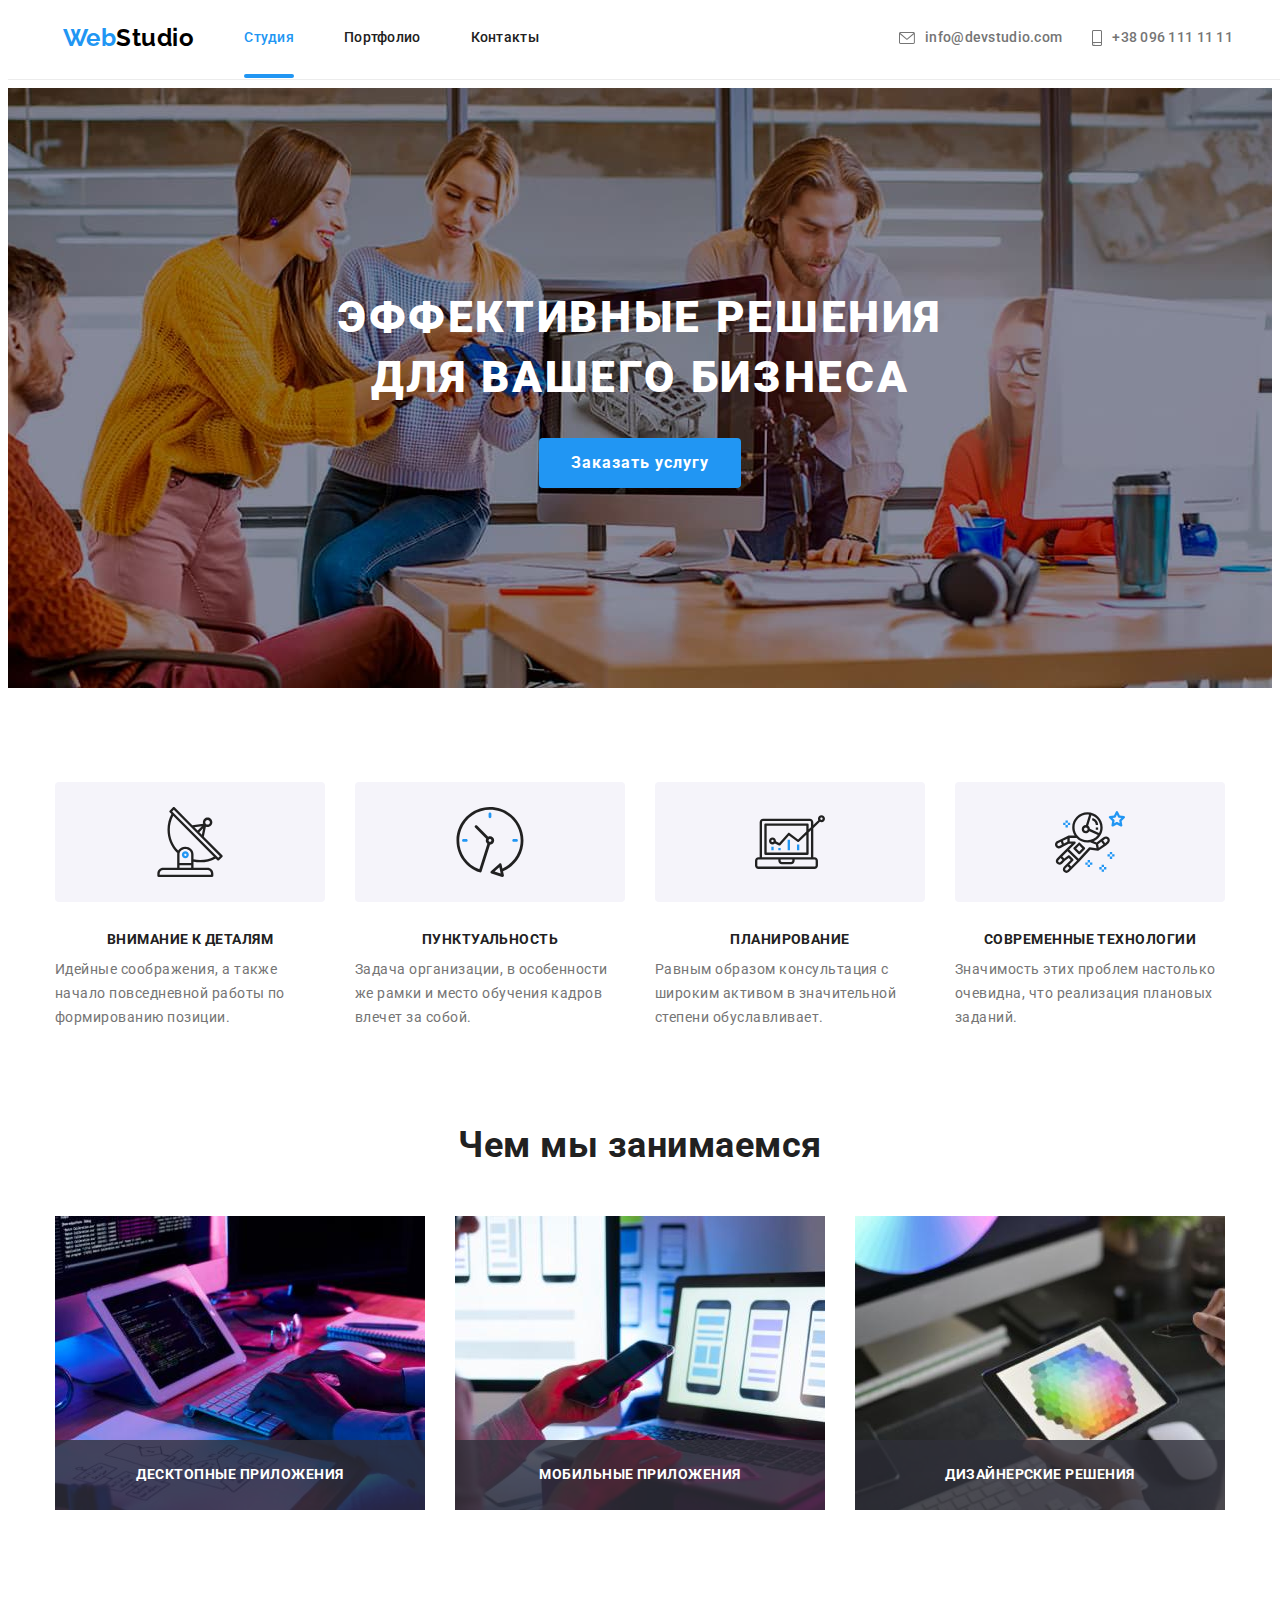
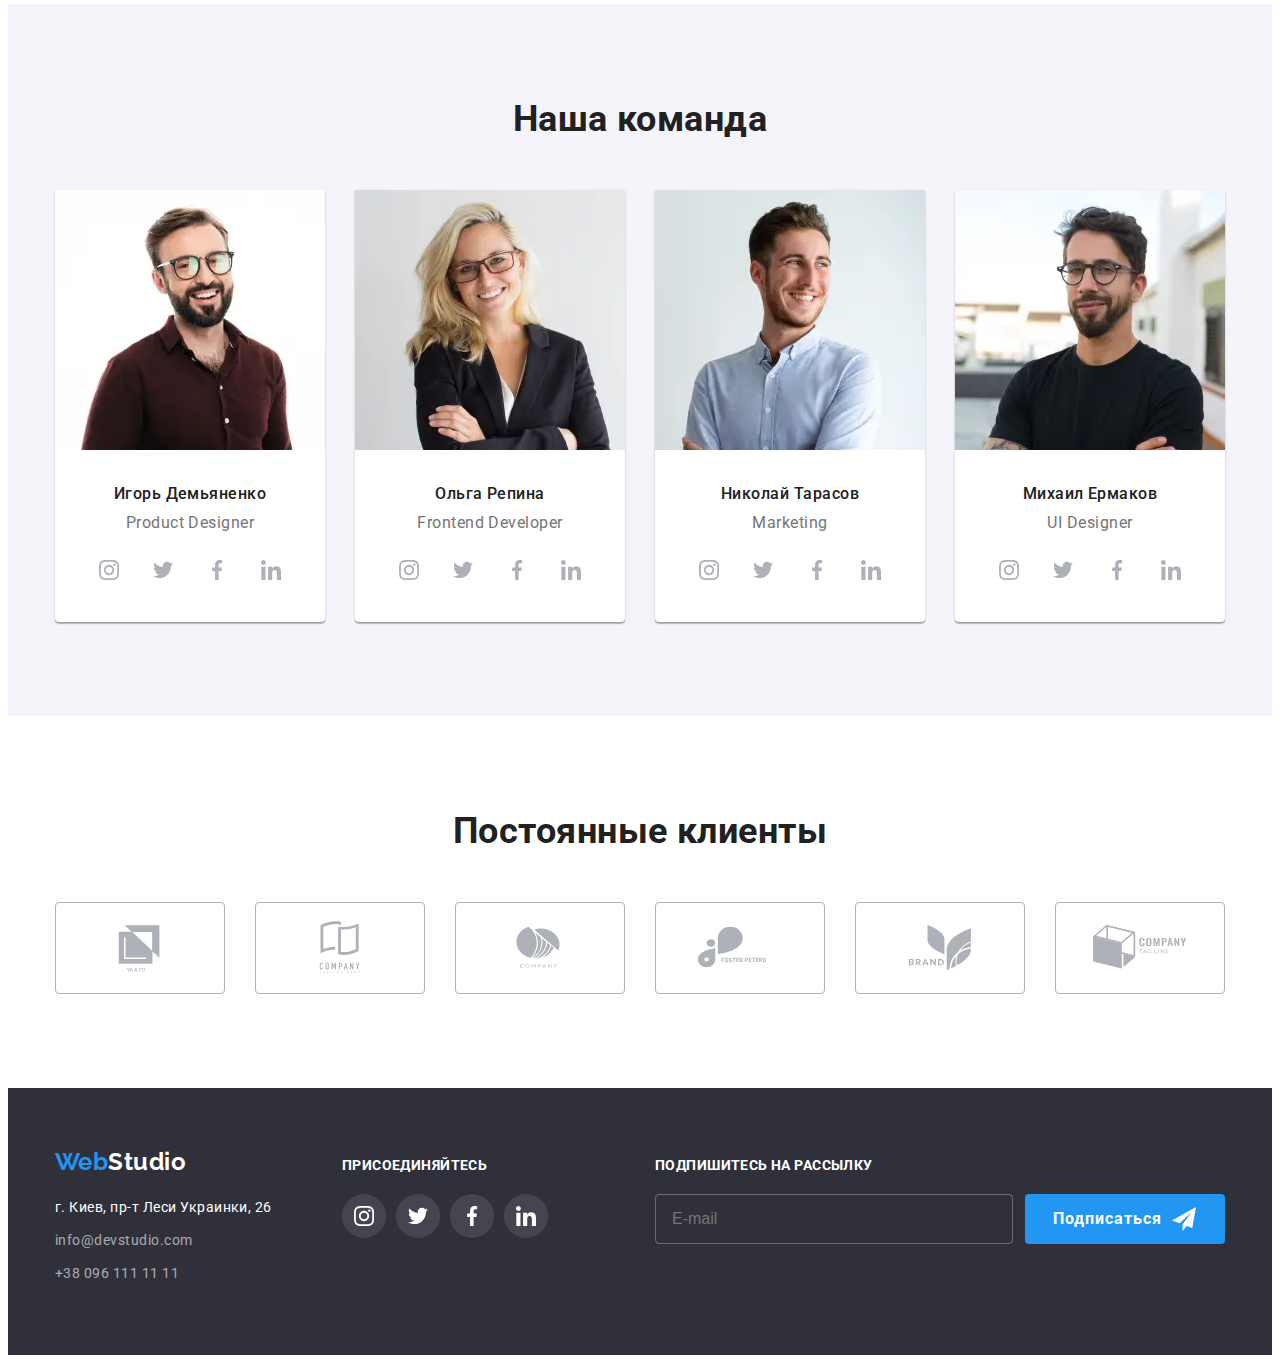
==== commit 670898b6: "фото команды" ====
--- a/index.html
+++ b/index.html
@@ -167,8 +167,23 @@
         <ul class="list team-section__list">
             <li class="team-section__item">
                 <div class="thumb">
-                    <img class="team-section__foto-box" src="./images/team/foto-igor.jpg" 
-                    srcset="./images/team/foto-igor.jpg 1x, ./images/team/foto-igor@2x.jpg 2x" alt="Игорь-Демьяненко">
+                    <picture>
+                    
+                        <source media="(max-width: 767px)" srcset="./images/team/mobile/team1.webp 1x, ./images/team/mobile/team1@2x.webp 2x"
+                            type="image/webp">
+                        <source media="(max-width: 767px)" srcset="./images/team/mobile/team1.jpg 1x, ./images/team/mobile/team1@2x.jpg 2x">
+                    
+                        <source media="(max-width: 1199px)" srcset="./images/team/tablet/team1.webp 1x, ./images/team/tablet/team1@2x.webp 2x"
+                            type="image/webp">
+                        <source media="(max-width: 1199px)" srcset="./images/team/tablet/team1.jpg 1x, ./images/team/tablet/team1@2x.jpg 2x">
+                    
+                        <source media="(min-width: 1200px)" srcset="./images/team/desktop/team1.webp 1x, ./images/team/desktop/team1@2x.webp 2x"
+                            type="image/webp">
+                        <source media="(min-width: 1200px)" srcset="./images/team/desktop/team1.jpg 1x, ./images/team/desktop/team1@2x.jpg 2x">
+                    
+                        <img src="#" alt="Игорь Демьяненко Product Designer" />
+                    </picture>
+                    
                 </div>
                 
                 <h3 class="team-section__second-title">Игорь Демьяненко</h3>
@@ -206,8 +221,24 @@
             </li>
             <li class="team-section__item">
                 <div class="thumb">
-                    <img class="team-section__foto-box" src="./images/team/foto-olga.jpg"
-                    srcset="./images/team/foto-olga.jpg 1x, ./images/team/foto-olga@2x.jpg 2x"  alt="Ольга-Репина">
+                    <picture>
+                    
+                        <source media="(max-width: 767px)"
+                            srcset="./images/team/mobile/team2.webp 1x, ./images/team/mobile/team2@2x.webp 2x" type="image/webp">
+                        <source media="(max-width: 767px)" srcset="./images/team/mobile/team2.jpg 1x, ./images/team/mobile/team2@2x.jpg 2x">
+                    
+                        <source media="(max-width: 1199px)"
+                            srcset="./images/team/tablet/team2.webp 1x, ./images/team/tablet/team2@2x.webp 2x" type="image/webp">
+                        <source media="(max-width: 1199px)"
+                            srcset="./images/team/tablet/team2.jpg 1x, ./images/team/tablet/team2@2x.jpg 2x">
+                    
+                        <source media="(min-width: 1200px)"
+                            srcset="./images/team/desktop/team2.webp 1x, ./images/team/desktop/team2@2x.webp 2x" type="image/webp">
+                        <source media="(min-width: 1200px)"
+                            srcset="./images/team/desktop/team2.jpg 1x, ./images/team/desktop/team2@2x.jpg 2x">
+                    
+                        <img src="#" alt="Ольга Репина Frontend Developer" />
+                    </picture>
                 </div>
                 
                 <h3 class="team-section__second-title">Ольга Репина</h3>
@@ -245,8 +276,24 @@
             </li>
             <li class="team-section__item">
                 <div class="thumb">
-                    <img class="team-section__foto-box" src="./images/team/foto-mykola.jpg"
-                    srcset="./images/team/foto-mykola.jpg 1x,./images/team/foto-mykola@2x.jpg 2x" alt="Николай-Тарасов">
+                    <picture>
+                    
+                        <source media="(max-width: 767px)"
+                            srcset="./images/team/mobile/team3.webp 1x, ./images/team/mobile/team3@2x.webp 2x" type="image/webp">
+                        <source media="(max-width: 767px)" srcset="./images/team/mobile/team2.jpg 1x, ./images/team/mobile/team3@2x.jpg 2x">
+                    
+                        <source media="(max-width: 1199px)"
+                            srcset="./images/team/tablet/team3.webp 1x, ./images/team/tablet/team3@2x.webp 2x" type="image/webp">
+                        <source media="(max-width: 1199px)"
+                            srcset="./images/team/tablet/team3.jpg 1x, ./images/team/tablet/team3@2x.jpg 2x">
+                    
+                        <source media="(min-width: 1200px)"
+                            srcset="./images/team/desktop/team3.webp 1x, ./images/team/desktop/team3@2x.webp 2x" type="image/webp">
+                        <source media="(min-width: 1200px)"
+                            srcset="./images/team/desktop/team3.jpg 1x, ./images/team/desktop/team3@2x.jpg 2x">
+                    
+                        <img src="#" alt="Николай Тарасов Marketing" />
+                    </picture>
                 </div>
                 
                 <h3 class="team-section__second-title">Николай Тарасов</h3>
@@ -285,8 +332,24 @@
             </li>
             <li class="team-section__item">
                 <div class="thumb">
-                    <img class="team-section__foto-box" src="./images/team/foto-myhaylo.jpg"
-                    srcset="./images/team/foto-myhaylo.jpg 1x, ./images/team/foto-myhaylo@2x.jpg 2x" alt="Михаил-Ермако">
+                    <picture>
+                    
+                        <source media="(max-width: 767px)"
+                            srcset="./images/team/mobile/team4.webp 1x, ./images/team/mobile/team3@2x.webp 2x" type="image/webp">
+                        <source media="(max-width: 767px)" srcset="./images/team/mobile/team2.jpg 1x, ./images/team/mobile/team4@2x.jpg 2x">
+                    
+                        <source media="(max-width: 1199px)"
+                            srcset="./images/team/tablet/team4.webp 1x, ./images/team/tablet/team4@2x.webp 2x" type="image/webp">
+                        <source media="(max-width: 1199px)"
+                            srcset="./images/team/tablet/team4.jpg 1x, ./images/team/tablet/team4@2x.jpg 2x">
+                    
+                        <source media="(min-width: 1200px)"
+                            srcset="./images/team/desktop/team4.webp 1x, ./images/team/desktop/team4@2x.webp 2x" type="image/webp">
+                        <source media="(min-width: 1200px)"
+                            srcset="./images/team/desktop/team4.jpg 1x, ./images/team/desktop/team4@2x.jpg 2x">
+                    
+                        <img src="#" alt="Михаил Ермаков UI Designer" />
+                    </picture>
                 </div>
                 
                 <h3 class="team-section__second-title">Михаил Ермаков</h3>
--- a/css/main.min.css
+++ b/css/main.min.css
@@ -1,2 +1,2 @@
-:root{--accent-color: #2196F3;--primary-text-color: #212121;--second-text-color: #757575;--light-text-color: #FFFFFF;--dark: #000000;--background-footer: #2F303A;--footer-contacts-color: rgba(255, 255, 255, 0.6);--main-font: 'Roboto', sans-serif}html{box-sizing:border-box}*,*::before,*::after{box-sizing:inherit}body{font-family:var(--main-font);font-weight:400;color:var(--primary-text-color);letter-spacing:0.03em;padding-top:60px}h1,h2,h3,h4,h5,h6,p,ul{margin:0;padding:0}.list{list-style:none}.link{text-decoration:none;cursor:pointer;display:block}.container{padding-left:15px;padding-right:15px;margin-left:auto;margin-right:auto}@media screen and (min-width: 480px){.container{width:480px}}@media screen and (min-width: 768px){.container{width:768px}}@media screen and (min-width: 1200px){.container{width:1200px}}.section{padding-bottom:60px;padding-top:60px}@media screen and (min-width: 1200px){.section{padding-bottom:94px;padding-top:94px}}.title-two{font-weight:700;font-size:28px;line-height:1.18;text-align:center;color:var(--primary-text-color);margin-bottom:30px}@media screen and (min-width: 1200px){.title-two{margin-bottom:50px;font-size:36px;line-height:1.17}}.logo{font-family:'Raleway', sans-serif;font-weight:700;font-size:24px;line-height:1.17}.web{color:var(--accent-color)}.logo--dark{color:var(--dark)}.logo--light{display:block;color:var(--light-text-color);margin-bottom:20px}@media screen and (min-width: 1200px){.logo--light{display:flex}}.btn{font-family:inherit;font-weight:700;font-size:16px;line-height:1.87;display:inline-flex;align-items:center;text-align:center;letter-spacing:0.06em;color:var(--light-text-color);background-color:var(--accent-color);border:none;border-radius:4px;cursor:pointer;transition-property:background-color;transition-duration:250ms;transition-timing-function:cubic-bezier(0.4, 0, 0.2, 1)}.btn:hover,.btn:focus{background-color:#188CE8}.backdrop{position:fixed;top:0;left:0;width:100%;height:100%;z-index:2;background-color:rgba(0,0,0,0.2);opacity:1;transition:opacity 250ms cubic-bezier(0.4, 0, 0.2, 1)}.backdrop.is-hidden{opacity:0;pointer-events:none}.backdrop.is-hidden .modal{transform:translate(-50%, -50%) scale(0.8)}.modal{position:absolute;top:50%;left:50%;z-index:3;transform:translate(-50%, -50%) scale(1);background-color:var(--light-text-color);border-radius:4px;box-shadow:0px 1px 3px rgba(0,0,0,0.12),0px 1px 1px rgba(0,0,0,0.14),0px 2px 1px rgba(0,0,0,0.2);transition:transform 250ms cubic-bezier(0.4, 0, 0.2, 1);padding:40px}@media screen and (min-width: 480px){.modal{min-width:450px;min-height:609px}}@media screen and (min-width: 1200px){.modal{min-width:528px;min-height:581px}}.modal__close-btn{position:absolute;top:8px;right:8px;width:30px;height:30px;display:flex;align-items:center;justify-content:center;background-color:var(--light-text-color);border:1px solid rgba(0,0,0,0.1);border-radius:50%;cursor:pointer;transition:fill 250ms cubic-bezier(0.4, 0, 0.2, 1)}.modal__close-btn:hover .modal__icon-vector,.modal__close-btn:focus .modal__icon-vector{fill:var(--accent-color)}.modal__icon-vector{width:18px;height:18px;fill:#000000}.modal__form{display:flex;align-items:center;justify-content:center;flex-direction:column}.modal__title{font-weight:700;font-size:20px;line-height:1.5;text-align:center;color:var(--primary-text-color)}@media screen and (min-width: 1200px){.modal__title{line-height:1.15}}.form{margin-top:12px}.form__group{position:relative;display:flex;flex-direction:column}.form__group label{font-size:12px;line-height:1.17;letter-spacing:0.01em;color:var(--second-text-color)}.form__group input{margin:0;margin-top:4px;padding:11px 12px 11px 42px;outline:none;height:40px;border:1px solid rgba(33,33,33,0.2);border-radius:4px;cursor:pointer;transition:border 250ms cubic-bezier(0.4, 0, 0.2, 1)}.form__group:hover input,.form__group:focus-within input{border-color:var(--accent-color)}.form__group:hover .form__icon,.form__group:focus-within .form__icon{fill:var(--accent-color)}.form__group textarea{margin-top:4px;padding:12px 16px;height:120px;outline:none;border:1px solid rgba(33,33,33,0.2);border-radius:4px;cursor:pointer;transition:border 250ms cubic-bezier(0.4, 0, 0.2, 1)}.form__group:hover textarea,.form__group:focus-within textarea{border-color:var(--accent-color)}.form__group:not(:first-child){margin-top:10px}.form__group:last-child{margin-top:20px}.form__group label[for="police"]{font-size:14px;line-height:1.71;color:var(--second-text-color)}.form__icon{position:absolute;bottom:11px;left:12px;width:18px;height:18px;fill:var(--dark);transition:fill 250ms cubic-bezier(0.4, 0, 0.2, 1)}textarea{resize:none}.form__checkbox-label{display:flex;align-items:center;margin-top:20px;font-size:12px;line-height:1.17;color:var(--second-text-color)}.form__checkbox-input{-webkit-appearance:none;-moz-appearance:none;appearance:none}.form__checkbox-input:checked ~ .form__box-icon-check{background-color:var(--accent-color);border-color:var(--accent-color)}.form__box-icon-check{display:flex;align-items:center;width:16px;height:15px;margin-right:7px;border:1px solid #212121;border-radius:2px;background-origin:border-box;cursor:pointer}.form__box-icon-check:hover,.form__box-icon-check:focus{border-color:var(--accent-color)}.form__checkbox-link{font-size:12px;line-height:1.17;color:var(--accent-color)}.btn--modal{box-shadow:0px 4px 4px rgba(0,0,0,0.15);margin-top:30px;padding:10px 55px}.header-nav__list{display:none;align-items:center;justify-content:flex-end}.nav-contacts{display:none;margin-left:auto;align-items:center}.team-section__list{display:block}@media screen and (min-width: 768px){.team-section__list{display:flex;justify-content:space-between}}.team-section__item{background-color:var(--light-text-color);box-shadow:0px 1px 3px rgba(0,0,0,0.12),0px 1px 1px rgba(0,0,0,0.14),0px 2px 1px rgba(0,0,0,0.2);border-radius:0px 0px 4px 4px}.team-section__item:not(:last-child){margin-bottom:30px}@media screen and (min-width: 480px){.team-section__item{max-width:450px}}.thumb{margin-bottom:30px}@media screen and (min-width: 480px){.thumb{width:450px;height:460px}}.team-section__foto-box{display:block;width:100%;height:100%;object-fit:cover}.team-section__second-title{font-weight:500;font-size:16px;line-height:1.19;text-align:center;color:var(--primary-text-color);margin-bottom:10px}.team-section__about{font-size:16px;padding-bottom:16px;line-height:1.19;text-align:center;color:var(--second-text-color)}.social-list{display:flex;justify-content:center;padding-bottom:30px}.social-list__item:not(:last-child){margin-right:10px}.social-list__link{display:flex;justify-content:center;align-items:center;width:44px;height:44px;border-radius:50%;cursor:pointer;background-color:var(--light-text-color);transition-property:background-color;transition-duration:250ms;transition-timing-function:cubic-bezier(0.4, 0, 0.2, 1)}.social-list__link:hover,.social-list__link:focus{background-color:var(--accent-color)}.social-list__link:hover .social-list__icon,.social-list__link:focus .social-list__icon{fill:var(--light-text-color)}.social-list__icon{display:block;fill:#afb1b8;width:20px;height:20px;transition-property:fill;transition-duration:250ms;transition-timing-function:cubic-bezier(0.4, 0, 0.2, 1)}.page-footer__adress{font-style:normal}@media screen and (min-width: 1200px){.page-footer__list{margin-right:70px}}.page-footer__item{margin-bottom:9px}.page-footer__link-maps{font-size:14px;line-height:1.71;color:var(--light-text-color)}.page-footer__link{font-size:14px;line-height:1.71;color:var(--footer-contacts-color)}.footer-contact__title{font-weight:700;font-size:14px;line-height:16px;letter-spacing:0.03em;text-transform:uppercase;color:var(--light-text-color);margin-bottom:20px}.footer-social__list{display:flex;margin-right:93px}.social-list__link--footer{background-color:rgba(255,255,255,0.1)}.social-list__icon--footer{fill:var(--light-text-color)}.projects-galary__button-list{display:flex;flex-wrap:wrap;margin-bottom:40px}@media screen and (min-width: 1200px){.projects-galary__button-list{margin-bottom:50px;justify-content:center;flex-wrap:nowrap}}.projects-galary__button{font-family:inherit;font-weight:500;font-size:16px;line-height:1.62;text-align:center;border-radius:4px;border:none;color:var(--primary-text-color);background-color:#F5F4FA;cursor:pointer;padding:6px 22px;transition-property:color, background-color, box-shadow;transition-duration:250ms;transition-timing-function:cubic-bezier(0.4, 0, 0.2, 1)}.projects-galary__button:hover,.projects-galary__button:focus{color:var(--light-text-color);background-color:var(--accent-color);box-shadow:0px 3px 1px rgba(0,0,0,0.1),0px 1px 2px rgba(0,0,0,0.08),0px 2px 2px rgba(0,0,0,0.12)}.projects-galary__list-button-item:not(:last-child){margin-right:8px}.projects-galary__list-button-item:nth-child(-n+3){margin-bottom:15px}@media screen and (min-width: 768px){.projects-galary__list-button-item:nth-child(-n+3){margin-bottom:0}}@media screen and (min-width: 768px){.projects-galary__list{display:flex;flex-wrap:wrap}}.projects-galary__box{padding-bottom:20px;background-color:var(--light-text-color);border:1px solid #EEEEEE;box-sizing:border-box}.projects-galary__box:hover,.projects-galary__box:focus{box-shadow:0px 1px 1px rgba(0,0,0,0.12),0px 4px 4px rgba(0,0,0,0.06),1px 4px 6px rgba(0,0,0,0.16)}.projects-galary__box:not(:nth-child(n+9)){margin-bottom:30px}@media screen and (min-width: 480px){.projects-galary__box{width:450px}}@media screen and (min-width: 1200px){.projects-galary__box:not(:nth-child(3n+3)){margin-right:30px}.projects-galary__box:not(:nth-child(n+7)){margin-bottom:30px}}.projects-galary__tehno-kriak{position:relative;overflow:hidden}.projects-galary__tehno-kriak::before{position:absolute;display:inline-block;content:"";width:100%;height:100%;background-color:rgba(33,150,243,0.9);transform:translateY(100%);transition-property:transform;transition-duration:250ms;transition-timing-function:cubic-bezier(0.4, 0, 0.2, 1)}.projects-galary__link:hover .projects-galary__tehno-kriak::before{transform:translateY(0)}.projects-galary__text{position:absolute;top:0;left:0;display:flex;padding:63px 24px;font-size:18px;line-height:1.56;color:var(--light-text-color);transition-property:opacity;transition-duration:250ms;transition-timing-function:cubic-bezier(0.4, 0, 0.2, 1);opacity:0}.projects-galary__link:hover .projects-galary__text{opacity:1}.about-box{padding-top:20px;padding-left:24px}.about-box__title{font-weight:700;font-size:18px;line-height:2;letter-spacing:0.06em;color:var(--primary-text-color);margin-bottom:4px}.about-box__about{font-size:16px;line-height:1.87;color:var(--second-text-color)}.mobile-menu{position:fixed;display:flex;flex-direction:column;justify-content:space-between;z-index:100;top:0;left:0;width:100vw;height:100vh;padding:48px 40px;background-color:var(--light-text-color);opacity:0;visibility:hidden;pointer-events:none;transform:translateX(100%);transition-property:transform;transition-duration:250ms;transition-timing-function:cubic-bezier(0.4, 0, 0.2, 1)}.mobile-menu.is-open{opacity:1;visibility:visible;pointer-events:all;transform:translateX(0)}.close-btn{position:absolute;top:10px;right:15px;width:40px;height:40px;cursor:pointer;background-color:transparent;border:none;padding:0}.close-btn:hover,.close-btn:focus{fill:var(--accent-color)}.close-btn__icon{width:100%;height:100%;cursor:pointer}.close-btn__icon:hover,.close-btn__icon:focus{fill:var(--accent-color)}.mobile-nav__item:not(:last-child){margin-bottom:32px}.mobile-nav__link{font-weight:500;font-size:40px;line-height:1.18;letter-spacing:0.02em;color:var(--primary-text-color)}.mobile-nav__link--current{color:var(--accent-color)}.mobile-contacts{margin-bottom:64px}.mobile-contacts__telephone{font-weight:500;font-size:34px;line-height:1.18;letter-spacing:0.02em;color:var(--accent-color);margin-bottom:32px}.mobile-contacts__mail{font-weight:500;font-size:24px;line-height:1.17;letter-spacing:0.02em;color:var(--second-text-color)}.mobile-social__list{display:flex;justify-content:start}.mobile-social__item:not(:last-child){padding-right:10px;border-right:1px solid rgba(33,33,33,0.2)}.mobile-social__item:last-child{border:none}.mobile-social__item:not(:first-child){padding-left:10px}.mobile-social__link{font-weight:500;font-size:18px;line-height:1.22;letter-spacing:0.02em;color:var(--accent-color)}.page-header{position:fixed;top:0;width:100vw;z-index:1;min-height:60px;border-bottom:1px solid #ececec;padding-top:10px;padding-bottom:10px;background-color:var(--light-text-color)}@media screen and (min-width: 480px){.page-header{width:100%}}.nav-container{display:flex;align-items:center;justify-content:space-between}.header-nav{display:flex}.logo{font-family:"Raleway", sans-serif;font-weight:700;font-size:24px;line-height:1.17}.web{color:var(--accent-color)}.burger-btn{width:40px;height:40px;cursor:pointer;background-color:transparent;border:none;padding:0}.burger-btn:hover,.burger-btn:focus{fill:var(--accent-color)}@media screen and (min-width: 768px){.burger-btn{display:none}}.burger-btn__icon{width:100%;height:100%;cursor:pointer}.burger-btn__icon:hover,.burger-btn__icon:focus{fill:var(--accent-color)}.header-nav__list{display:none;align-items:center;justify-content:flex-end}.nav-contacts{display:none;margin-left:auto;align-items:center}.hero-section{background-color:#2F303A;text-align:center;padding-top:118px;padding-bottom:118px}@media screen and (min-width: 1200px){.hero-section{padding-top:200px;padding-bottom:200px}}.hero-section__tittle{font-weight:900;font-size:26px;line-height:1.62;text-align:center;letter-spacing:0.06em;text-transform:uppercase;color:var(--light-text-color);margin-bottom:30px}@media screen and (min-width: 1200px){.hero-section__tittle{font-size:44px;line-height:1.36}}.hero-section--btn{padding:10px 32px}.hero-section--overlay{max-width:480px;height:400px;margin-left:auto;margin-right:auto;background-image:linear-gradient(rgba(47,48,58,0.4), rgba(47,48,58,0.4)),url(../images/hero-overlay.jpg);background-repeat:no-repeat;background-size:cover;background-position:center}@media screen and (min-device-pixel-ratio: 2), (-webkit-min-device-pixel-ratio: 2), (min-resolution: 192dpi), (min-resolution: 2dppx){.hero-section--overlay{background-image:url(../images/hero@2x.jpg)}}@media screen and (min-width: 768px){.hero-section--overlay{min-width:768px;background-image:url(../images/tablet-hero.jpg)}}@media screen and (min-width: 768px) and (min-device-pixel-ratio: 2), screen and (min-width: 768px) and (-webkit-min-device-pixel-ratio: 2), screen and (min-width: 768px) and (min-resolution: 192dpi), screen and (min-width: 768px) and (min-resolution: 2dppx){.hero-section--overlay{background-image:url(../images/tablet-hero@2x.jpg)}}@media screen and (min-width: 1200px){.hero-section--overlay{max-width:1600px;height:600px;background-image:url(../images/desktop-hero.jpg)}}@media screen and (min-width: 1200px) and (min-device-pixel-ratio: 2), screen and (min-width: 1200px) and (-webkit-min-device-pixel-ratio: 2), screen and (min-width: 1200px) and (min-resolution: 192dpi), screen and (min-width: 1200px) and (min-resolution: 2dppx){.hero-section--overlay{background-image:url(../images/desktop-hero@2x.jpg)}}.feature-section{padding-bottom:0}.feature-section__title{display:none}.feature-section__list{display:block;margin-left:-30px;margin-top:-30px}@media screen and (min-width: 768px){.feature-section__list{display:flex;flex-wrap:wrap}}.feature-section__item{max-width:450px;margin-left:30px;margin-top:30px}@media screen and (min-width: 1200px){.feature-section__item{flex-basis:calc((100% - 120px) / 4)}}.feature-section__icon-bcg{display:flex;justify-content:center;align-items:center;width:100%;height:120px;background-color:#F5F4FA;margin-bottom:30px;border-radius:4px}.feature-section__icon-box{display:block;width:70px;height:70px}.feature-section__second-title{text-align:center;font-weight:700;font-size:14px;line-height:1.14;text-transform:uppercase;color:var(--primary-text-color);margin-bottom:10px}.feature-section__about{font-size:14px;line-height:1.71;color:var(--second-text-color)}.galary{display:none}.galary__list{display:flex;flex-wrap:wrap;margin-left:-30px;margin-top:-30px}.galary__item{position:relative;display:flex;margin-left:30px;margin-top:30px;flex-basis:calc((100% - 90px) / 3)}.galary__item::before{position:absolute;display:flex;bottom:0;content:"";background-color:rgba(47,48,58,0.8);width:100%;height:70px}.galary__photo{display:block;max-width:100%}.galary__about{display:block;text-align:center;justify-content:center;position:absolute;left:50%;bottom:27px;transform:translate(-50%);width:100%;padding-bottom:0;font-weight:700;font-size:14px;line-height:1.14;text-transform:uppercase;color:var(--light-text-color)}.section.no-padding{padding-top:0;padding-bottom:0}.team-section{background-color:#f5f4fa}.team-section__list{display:block}@media screen and (min-width: 768px){.team-section__list{display:flex;justify-content:space-between}}.team-section__item{background-color:var(--light-text-color);box-shadow:0px 1px 3px rgba(0,0,0,0.12),0px 1px 1px rgba(0,0,0,0.14),0px 2px 1px rgba(0,0,0,0.2);border-radius:0px 0px 4px 4px}.team-section__item:not(:last-child){margin-bottom:30px}@media screen and (min-width: 480px){.team-section__item{max-width:450px}}.thumb{margin-bottom:30px}@media screen and (min-width: 480px){.thumb{width:450px;height:460px}}.team-section__foto-box{display:block;width:100%;height:100%;object-fit:cover}.team-section__second-title{font-weight:500;font-size:16px;line-height:1.19;text-align:center;color:var(--primary-text-color);margin-bottom:10px}.team-section__about{font-size:16px;padding-bottom:16px;line-height:1.19;text-align:center;color:var(--second-text-color)}.social-list{display:flex;justify-content:center;padding-bottom:30px}.social-list__item:not(:last-child){margin-right:10px}.social-list__link{display:flex;justify-content:center;align-items:center;width:44px;height:44px;border-radius:50%;cursor:pointer;background-color:var(--light-text-color);transition-property:background-color;transition-duration:250ms;transition-timing-function:cubic-bezier(0.4, 0, 0.2, 1)}.social-list__link:hover,.social-list__link:focus{background-color:var(--accent-color)}.social-list__link:hover .social-list__icon,.social-list__link:focus .social-list__icon{fill:var(--light-text-color)}.social-list__icon{display:block;fill:#afb1b8;width:20px;height:20px;transition-property:fill;transition-duration:250ms;transition-timing-function:cubic-bezier(0.4, 0, 0.2, 1)}.section-clients__list{display:flex;flex-wrap:wrap}.section-clients__item:not(:nth-child(2n)){margin-right:30px}.section-clients__item:not(:nth-child(n+6)){margin-bottom:30px}@media screen and (min-width: 480px){.section-clients__item:not(:nth-child(2n)){margin-right:30px}.section-clients__item:not(:nth-child(n+5)){margin-bottom:30px}}.section-clients__link{width:210px;height:92px;border:1px solid #AFB1B8;border-radius:4px;display:flex;justify-content:center;align-items:center;cursor:pointer;transition-property:border-color;transition-duration:250ms;transition-timing-function:cubic-bezier(0.4, 0, 0.2, 1)}.section-clients__link:hover,.section-clients__link:focus{border-color:var(--accent-color)}.section-clients__link:hover .section-clients__icon-company,.section-clients__link:focus .section-clients__icon-company{fill:var(--accent-color)}@media screen and (min-width: 480px){.section-clients__link{width:210px}}.section-clients__icon-company{width:106px;height:60px;fill:#afb1b8;transition-property:fill;transition-duration:250ms;transition-timing-function:cubic-bezier(0.4, 0, 0.2, 1)}.page-footer{background-color:#2F303A;padding-top:60px;padding-bottom:60px}.page-footer__container{display:flex;flex-direction:column;justify-content:center;text-align:center}@media screen and (min-width: 768px){.page-footer__container{display:flex;align-items:baseline}}.page-footer__block{text-align:center}.page-footer__adress{font-style:normal}@media screen and (min-width: 1200px){.page-footer__list{margin-right:70px}}.page-footer__item{margin-bottom:9px}.page-footer__link-maps{font-size:14px;line-height:1.71;color:var(--light-text-color)}.page-footer__link{font-size:14px;line-height:1.71;color:var(--footer-contacts-color)}.footer-contact__title{font-weight:700;font-size:14px;line-height:1.14;letter-spacing:0.03em;text-transform:uppercase;color:var(--light-text-color);margin-bottom:20px}.footer-social__list{display:flex;margin-right:93px}.social-list__link--footer{background-color:rgba(255,255,255,0.1)}.social-list__icon--footer{fill:var(--light-text-color)}@media screen and (min-width: 1200px){.subscribe{margin-left:auto}}.subscribe__topic-form{display:block}@media screen and (min-width: 1200px){.subscribe__topic-form{display:flex;flex-direction:row;align-items:center}}.subscribe__input input{font-size:16px;line-height:1.25;color:var(--light-text-color);background-color:transparent;outline:none;border:1px solid rgba(255,255,255,0.3);border-radius:4px;width:100%;height:50px;padding-left:16px;margin-bottom:20px}@media screen and (min-width: 480px){.subscribe__input input{width:450px}}@media screen and (min-width: 1200px){.subscribe__input input{margin-bottom:0}}.subscribe__btn{padding:10px 28px;width:200px;height:50px}@media screen and (min-width: 1200px){.subscribe__btn{margin-left:12px}}.subscribe__icon-send{display:inline-flex;width:24px;height:24px;margin-left:10px}.projects-galary{background-color:var(--light-text-color)}.projects-galary__title{display:none}.projects-galary__button-list{display:flex;flex-wrap:wrap;margin-bottom:40px}@media screen and (min-width: 1200px){.projects-galary__button-list{margin-bottom:50px;justify-content:center;flex-wrap:nowrap}}.projects-galary__button{font-family:inherit;font-weight:500;font-size:16px;line-height:1.62;text-align:center;border-radius:4px;border:none;color:var(--primary-text-color);background-color:#F5F4FA;cursor:pointer;padding:6px 22px;transition-property:color, background-color, box-shadow;transition-duration:250ms;transition-timing-function:cubic-bezier(0.4, 0, 0.2, 1)}.projects-galary__button:hover,.projects-galary__button:focus{color:var(--light-text-color);background-color:var(--accent-color);box-shadow:0px 3px 1px rgba(0,0,0,0.1),0px 1px 2px rgba(0,0,0,0.08),0px 2px 2px rgba(0,0,0,0.12)}.projects-galary__list-button-item:not(:last-child){margin-right:8px}.projects-galary__list-button-item:nth-child(-n+3){margin-bottom:15px}@media screen and (min-width: 768px){.projects-galary__list-button-item:nth-child(-n+3){margin-bottom:0}}@media screen and (min-width: 768px){.projects-galary__list{display:flex;flex-wrap:wrap}}.projects-galary__box{padding-bottom:20px;background-color:var(--light-text-color);border:1px solid #EEEEEE;box-sizing:border-box}.projects-galary__box:hover,.projects-galary__box:focus{box-shadow:0px 1px 1px rgba(0,0,0,0.12),0px 4px 4px rgba(0,0,0,0.06),1px 4px 6px rgba(0,0,0,0.16)}.projects-galary__box:not(:nth-child(n+9)){margin-bottom:30px}@media screen and (min-width: 480px){.projects-galary__box{width:450px}}@media screen and (min-width: 1200px){.projects-galary__box:not(:nth-child(3n+3)){margin-right:30px}.projects-galary__box:not(:nth-child(n+7)){margin-bottom:30px}}.projects-galary__foto{width:100%}.projects-galary__tehno-kriak{position:relative;overflow:hidden}.projects-galary__tehno-kriak .projects-galary__tehno-kriak::before{position:absolute;display:inline-block;content:"";width:100%;height:100%;background-color:rgba(33,150,243,0.9);transform:translateY(100%);transition-property:transform;transition-duration:250ms;transition-timing-function:cubic-bezier(0.4, 0, 0.2, 1)}.projects-galary__link:hover .projects-galary__tehno-kriak::before{transform:translateY(0)}.projects-galary__text{position:absolute;top:0;left:0;display:flex;padding:63px 24px;font-size:18px;line-height:1.56;color:var(--light-text-color);transition-property:opacity;transition-duration:250ms;transition-timing-function:cubic-bezier(0.4, 0, 0.2, 1);opacity:0}.projects-galary__link:hover .projects-galary__text{opacity:1}.about-box{padding-top:20px;padding-left:24px}.about-box__title{font-weight:700;font-size:18px;line-height:2;letter-spacing:0.06em;color:var(--primary-text-color);margin-bottom:4px}.about-box__about{font-size:16px;line-height:1.87;color:var(--second-text-color)}
+:root{--accent-color: #2196F3;--primary-text-color: #212121;--second-text-color: #757575;--light-text-color: #FFFFFF;--dark: #000000;--background-footer: #2F303A;--footer-contacts-color: rgba(255, 255, 255, 0.6);--main-font: 'Roboto', sans-serif}html{box-sizing:border-box}*,*::before,*::after{box-sizing:inherit}body{font-family:var(--main-font);font-weight:400;color:var(--primary-text-color);letter-spacing:0.03em;padding-top:60px}@media screen and (min-width: 768px){body{padding-top:80px}}h1,h2,h3,h4,h5,h6,p,ul{margin:0;padding:0}.list{list-style:none}.link{text-decoration:none;cursor:pointer;display:block}.container{padding-left:15px;padding-right:15px;margin-left:auto;margin-right:auto}@media screen and (min-width: 480px){.container{width:480px}}@media screen and (min-width: 768px){.container{width:768px}}@media screen and (min-width: 1200px){.container{width:1200px}}.section{padding-bottom:60px;padding-top:60px}@media screen and (min-width: 768px){.section{padding-bottom:60px;padding-top:60px}}@media screen and (min-width: 1200px){.section{padding-bottom:94px;padding-top:94px}}.title-two{font-weight:700;font-size:28px;line-height:1.18;text-align:center;color:var(--primary-text-color);margin-bottom:30px}@media screen and (min-width: 1200px){.title-two{margin-bottom:50px;font-size:36px;line-height:1.17}}.logo{font-family:'Raleway', sans-serif;font-weight:700;font-size:24px;line-height:1.17}.web{color:var(--accent-color)}.logo--dark{color:var(--dark)}.logo--light{display:block;color:var(--light-text-color);margin-bottom:20px}@media screen and (min-width: 1200px){.logo--light{display:flex}}.btn{font-family:inherit;font-weight:700;font-size:16px;line-height:1.87;display:inline-flex;align-items:center;text-align:center;letter-spacing:0.06em;color:var(--light-text-color);background-color:var(--accent-color);border:none;border-radius:4px;cursor:pointer;transition-property:background-color;transition-duration:250ms;transition-timing-function:cubic-bezier(0.4, 0, 0.2, 1)}.btn:hover,.btn:focus{background-color:#188CE8}.backdrop{position:fixed;top:0;left:0;width:100%;height:100%;z-index:2;background-color:rgba(0,0,0,0.2);opacity:1;transition:opacity 250ms cubic-bezier(0.4, 0, 0.2, 1)}.backdrop.is-hidden{opacity:0;pointer-events:none}.backdrop.is-hidden .modal{transform:translate(-50%, -50%) scale(0.8)}.modal{position:absolute;top:50%;left:50%;z-index:3;transform:translate(-50%, -50%) scale(1);background-color:var(--light-text-color);border-radius:4px;box-shadow:0px 1px 3px rgba(0,0,0,0.12),0px 1px 1px rgba(0,0,0,0.14),0px 2px 1px rgba(0,0,0,0.2);transition:transform 250ms cubic-bezier(0.4, 0, 0.2, 1);padding:40px}@media screen and (min-width: 480px){.modal{min-width:450px;min-height:609px}}@media screen and (min-width: 1200px){.modal{min-width:528px;min-height:581px}}.modal__close-btn{position:absolute;top:8px;right:8px;width:30px;height:30px;display:flex;align-items:center;justify-content:center;background-color:var(--light-text-color);border:1px solid rgba(0,0,0,0.1);border-radius:50%;cursor:pointer;transition:fill 250ms cubic-bezier(0.4, 0, 0.2, 1)}.modal__close-btn:hover .modal__icon-vector,.modal__close-btn:focus .modal__icon-vector{fill:var(--accent-color)}.modal__icon-vector{width:18px;height:18px;fill:#000000}.modal__form{display:flex;align-items:center;justify-content:center;flex-direction:column}.modal__title{font-weight:700;font-size:20px;line-height:1.5;text-align:center;color:var(--primary-text-color)}@media screen and (min-width: 1200px){.modal__title{line-height:1.15}}.form{margin-top:12px}@media screen and (min-width: 1200px){.form{width:100%}}.form__group{position:relative;display:flex;flex-direction:column}.form__group label{font-size:12px;line-height:1.17;letter-spacing:0.01em;color:var(--second-text-color)}.form__group input{margin:0;margin-top:4px;padding:11px 12px 11px 42px;outline:none;height:40px;border:1px solid rgba(33,33,33,0.2);border-radius:4px;cursor:pointer;transition:border 250ms cubic-bezier(0.4, 0, 0.2, 1)}.form__group:hover input,.form__group:focus-within input{border-color:var(--accent-color)}.form__group:hover .form__icon,.form__group:focus-within .form__icon{fill:var(--accent-color)}.form__group textarea{margin-top:4px;padding:12px 16px;height:120px;outline:none;border:1px solid rgba(33,33,33,0.2);border-radius:4px;cursor:pointer;transition:border 250ms cubic-bezier(0.4, 0, 0.2, 1)}.form__group:hover textarea,.form__group:focus-within textarea{border-color:var(--accent-color)}.form__group:not(:first-child){margin-top:10px}.form__group:last-child{margin-top:20px}.form__group label[for="police"]{font-size:14px;line-height:1.71;color:var(--second-text-color)}.form__icon{position:absolute;bottom:11px;left:12px;width:18px;height:18px;fill:var(--dark);transition:fill 250ms cubic-bezier(0.4, 0, 0.2, 1)}textarea{resize:none}.form__checkbox-label{display:flex;align-items:center;margin-top:20px;font-size:12px;line-height:1.17;color:var(--second-text-color)}@media screen and (min-width: 1200px){.form__checkbox-label{font-size:14px;line-height:1.71}}.form__checkbox-input{-webkit-appearance:none;-moz-appearance:none;appearance:none}.form__checkbox-input:checked ~ .form__box-icon-check{background-color:var(--accent-color);border-color:var(--accent-color)}.form__box-icon-check{display:flex;align-items:center;width:16px;height:15px;margin-right:7px;border:1px solid #212121;border-radius:2px;background-origin:border-box;cursor:pointer}.form__box-icon-check:hover,.form__box-icon-check:focus{border-color:var(--accent-color)}.form__checkbox-link{font-size:12px;line-height:1.17;color:var(--accent-color)}@media screen and (min-width: 1200px){.form__checkbox-link{font-size:14px;line-height:1.71}}.btn--modal{box-shadow:0px 4px 4px rgba(0,0,0,0.15);margin-top:30px;padding:10px 55px}.header-nav__list{display:none;align-items:center;justify-content:flex-end}@media screen and (min-width: 768px){.header-nav__list{display:flex}}.header-nav__item:not(:last-child){margin-right:50px}.header-nav__link{position:relative;font-weight:500;font-size:14px;line-height:1.14;letter-spacing:0.02em;color:var(--primary-text-color)}.header-nav__link:hover::after{width:100%}.header-nav__link:hover,.header-nav__link:focus{color:var(--accent-color)}.header-nav__link--hero{position:relative}.header-nav__link--hero::after{display:block;position:absolute;content:"";left:0;top:44px;width:0;height:4px;background-color:var(--accent-color);border-radius:2px;transition:250ms cubic-bezier(0.4, 0, 0.2, 1)}.header-nav__link--current{position:relative;color:var(--accent-color)}.header-nav__link--current::after{display:block;position:absolute;content:"";left:0;top:44px;width:100%;height:4px;background-color:var(--accent-color);border-radius:2px}.nav-contacts{display:none;margin-left:auto;align-items:center}@media screen and (min-width: 768px){.nav-contacts{display:block}}@media screen and (min-width: 1200px){.nav-contacts{display:flex}}.nav-contacts__item:not(:last-child){margin-bottom:10px}@media screen and (min-width: 1200px){.nav-contacts__item:not(:last-child){margin-bottom:0;margin-right:30px}}.nav-contacts__link{display:flex;align-items:center;font-weight:500;font-size:12px;line-height:1.17;letter-spacing:0.02em;color:var(--second-text-color);transition-property:color;transition-duration:250ms;transition-timing-function:cubic-bezier(0.4, 0, 0.2, 1)}.nav-contacts__link:hover,.nav-contacts__link:focus{color:var(--accent-color)}.nav-contacts__link:hover .nav-contacts__link--icon-envelope,.nav-contacts__link:focus .nav-contacts__link--icon-envelope{fill:var(--accent-color)}.nav-contacts__link:hover .nav-contacts__link--icon-smartphone,.nav-contacts__link:focus .nav-contacts__link--icon-smartphone{fill:var(--accent-color)}@media screen and (min-width: 1200px){.nav-contacts__link{font-size:14px;line-height:1.14}}.nav-contacts__link--icon-envelope{display:flex;align-items:center;width:14px;height:10px;margin-right:10px;fill:#757575;transition-property:fill;transition-duration:250ms;transition-timing-function:cubic-bezier(0.4, 0, 0.2, 1)}@media screen and (min-width: 1200px){.nav-contacts__link--icon-envelope{width:16px;height:12px}}.nav-contacts__link--icon-smartphone{display:flex;align-items:center;width:10px;height:14px;margin-right:10px;fill:#757575;transition-property:fill;transition-duration:250ms;transition-timing-function:cubic-bezier(0.4, 0, 0.2, 1)}@media screen and (min-width: 1200px){.nav-contacts__link--icon-smartphone{width:10px;height:16px}}.team-section__list{display:block}@media screen and (min-width: 768px){.team-section__list{display:flex;flex-wrap:wrap;margin-left:-30px;margin-top:-30px}}.team-section__item{background-color:var(--light-text-color);box-shadow:0px 1px 3px rgba(0,0,0,0.12),0px 1px 1px rgba(0,0,0,0.14),0px 2px 1px rgba(0,0,0,0.2);border-radius:0px 0px 4px 4px}.team-section__item:not(:last-child){margin-bottom:30px}@media screen and (min-width: 480px){.team-section__item{max-width:450px}}@media screen and (min-width: 768px){.team-section__item{max-width:354px;margin-left:30px;margin-top:30px;flex-basis:calc(100% / 2 - 30px)}.team-section__item:not(:last-child){margin-bottom:0}}@media screen and (min-width: 768px) and (min-width: 1200px){.team-section__item{max-width:270px;flex-basis:calc(100% / 4 - 30px)}}.thumb{margin-bottom:30px}@media screen and (min-width: 480px){.thumb{width:450px}}@media screen and (min-width: 768px){.thumb{max-width:354px}}@media screen and (min-width: 1200px){.thumb{max-width:270px}}.team-section__foto-box{display:block;width:100%}.team-section__second-title{font-weight:500;font-size:16px;line-height:1.19;text-align:center;color:var(--primary-text-color);margin-bottom:10px}.team-section__about{font-size:16px;padding-bottom:16px;line-height:1.19;text-align:center;color:var(--second-text-color)}.social-list{display:flex;justify-content:center;padding-bottom:30px}.social-list__item:not(:last-child){margin-right:10px}.social-list__link{display:flex;justify-content:center;align-items:center;width:44px;height:44px;border-radius:50%;cursor:pointer;background-color:var(--light-text-color);transition-property:background-color;transition-duration:250ms;transition-timing-function:cubic-bezier(0.4, 0, 0.2, 1)}.social-list__link:hover,.social-list__link:focus{background-color:var(--accent-color)}.social-list__link:hover .social-list__icon,.social-list__link:focus .social-list__icon{fill:var(--light-text-color)}.social-list__icon{display:block;fill:#afb1b8;width:20px;height:20px;transition-property:fill;transition-duration:250ms;transition-timing-function:cubic-bezier(0.4, 0, 0.2, 1)}.page-footer__adress{font-style:normal}@media screen and (min-width: 1200px){.page-footer__list{margin-right:70px}}.page-footer__item{margin-bottom:9px}.page-footer__link-maps{font-size:14px;line-height:1.71;color:var(--light-text-color)}.page-footer__link{font-size:14px;line-height:1.71;color:var(--footer-contacts-color)}.footer-contact__title{font-weight:700;font-size:14px;line-height:16px;letter-spacing:0.03em;text-transform:uppercase;color:var(--light-text-color);margin-bottom:20px}.footer-social__list{display:flex;margin-right:93px}.social-list__link--footer{background-color:rgba(255,255,255,0.1)}.social-list__icon--footer{fill:var(--light-text-color)}.projects-galary__button-list{display:flex;flex-wrap:wrap;margin-bottom:40px}@media screen and (min-width: 768px){.projects-galary__button-list{margin-bottom:50px;justify-content:center;flex-wrap:nowrap}}.projects-galary__button{font-family:inherit;font-weight:500;font-size:16px;line-height:1.62;text-align:center;border-radius:4px;border:none;color:var(--primary-text-color);background-color:#F5F4FA;cursor:pointer;padding:6px 22px;transition-property:color, background-color, box-shadow;transition-duration:250ms;transition-timing-function:cubic-bezier(0.4, 0, 0.2, 1)}.projects-galary__button:hover,.projects-galary__button:focus{color:var(--light-text-color);background-color:var(--accent-color);box-shadow:0px 3px 1px rgba(0,0,0,0.1),0px 1px 2px rgba(0,0,0,0.08),0px 2px 2px rgba(0,0,0,0.12)}.projects-galary__list-button-item:not(:last-child){margin-right:8px}.projects-galary__list-button-item:nth-child(-n+3){margin-bottom:15px}@media screen and (min-width: 768px){.projects-galary__list-button-item:nth-child(-n+3){margin-bottom:0}}@media screen and (min-width: 768px){.projects-galary__list{display:flex;flex-wrap:wrap;margin-left:-30px;margin-top:-30px}}.projects-galary__box{padding-bottom:20px;background-color:var(--light-text-color);border:1px solid #EEEEEE;box-sizing:border-box}.projects-galary__box:hover,.projects-galary__box:focus{box-shadow:0px 1px 1px rgba(0,0,0,0.12),0px 4px 4px rgba(0,0,0,0.06),1px 4px 6px rgba(0,0,0,0.16)}.projects-galary__box:not(:nth-child(n+9)){margin-bottom:30px}@media screen and (min-width: 480px){.projects-galary__box{width:450px}}@media screen and (min-width: 768px){.projects-galary__box{width:354px;margin-left:30px;margin-top:30px;flex-basis:calc(100% / 2 - 30px)}.projects-galary__box:not(:nth-child(n+9)){margin-bottom:0}}@media screen and (min-width: 1200px){.projects-galary__box{flex-basis:calc(100% / 3 - 30px)}}.projects-galary__tehno-kriak{position:relative;overflow:hidden}.projects-galary__tehno-kriak::before{position:absolute;display:inline-block;content:"";width:100%;height:100%;background-color:rgba(33,150,243,0.9);transform:translateY(100%);transition-property:transform;transition-duration:250ms;transition-timing-function:cubic-bezier(0.4, 0, 0.2, 1)}.projects-galary__link:hover .projects-galary__tehno-kriak::before{transform:translateY(0)}.projects-galary__text{position:absolute;top:0;left:0;display:flex;padding:63px 24px;font-size:18px;line-height:1.56;color:var(--light-text-color);transition-property:opacity;transition-duration:250ms;transition-timing-function:cubic-bezier(0.4, 0, 0.2, 1);opacity:0}.projects-galary__link:hover .projects-galary__text{opacity:1}.about-box{padding-top:20px;padding-left:24px}.about-box__title{font-weight:700;font-size:18px;line-height:2;letter-spacing:0.06em;color:var(--primary-text-color);margin-bottom:4px}.about-box__about{font-size:16px;line-height:1.87;color:var(--second-text-color)}.mobile-menu{position:fixed;display:flex;flex-direction:column;justify-content:space-between;z-index:100;top:0;left:0;width:100vw;height:100vh;padding:48px 40px;background-color:var(--light-text-color);opacity:0;visibility:hidden;pointer-events:none;transform:translateX(100%);transition:transform 250ms cubic-bezier(0.4, 0, 0.2, 1)}.mobile-menu.is-open{opacity:1;visibility:visible;pointer-events:all;transform:translateX(0)}.close-btn{position:absolute;top:10px;right:15px;width:40px;height:40px;cursor:pointer;background-color:transparent;border:none;padding:0}.close-btn:hover,.close-btn:focus{fill:var(--accent-color)}.close-btn__icon{width:100%;height:100%;cursor:pointer}.close-btn__icon:hover,.close-btn__icon:focus{fill:var(--accent-color)}.mobile-nav__item:not(:last-child){margin-bottom:32px}.mobile-nav__link{font-weight:500;font-size:40px;line-height:1.18;letter-spacing:0.02em;color:var(--primary-text-color)}.mobile-nav__link--current{color:var(--accent-color)}.mobile-contacts{margin-bottom:64px}.mobile-contacts__telephone{font-weight:500;font-size:34px;line-height:1.18;letter-spacing:0.02em;color:var(--accent-color);margin-bottom:32px}.mobile-contacts__mail{font-weight:500;font-size:24px;line-height:1.17;letter-spacing:0.02em;color:var(--second-text-color)}.mobile-social__list{display:flex;justify-content:start}.mobile-social__item:not(:last-child){padding-right:10px;border-right:1px solid rgba(33,33,33,0.2)}.mobile-social__item:last-child{border:none}.mobile-social__item:not(:first-child){padding-left:10px}.mobile-social__link{font-weight:500;font-size:18px;line-height:1.22;letter-spacing:0.02em;color:var(--accent-color)}.page-header{position:fixed;top:0;width:100vw;z-index:1;min-height:60px;border-bottom:1px solid #ececec;padding-top:10px;padding-bottom:10px;background-color:var(--light-text-color)}@media screen and (min-width: 480px){.page-header{width:100%}}@media screen and (min-width: 768px){.page-header{min-height:80px;padding-top:21px;padding-bottom:21px}}@media screen and (min-width: 1200px){.page-header{padding-top:24px;padding-bottom:25px}}.nav-container{display:flex;align-items:center;justify-content:space-between}.header-nav{display:flex}.logo{font-family:"Raleway", sans-serif;font-weight:700;font-size:24px;line-height:1.17}.web{color:var(--accent-color)}.burger-btn{width:40px;height:40px;cursor:pointer;background-color:transparent;border:none;padding:0}.burger-btn:hover,.burger-btn:focus{fill:var(--accent-color)}@media screen and (min-width: 768px){.burger-btn{display:none}}.burger-btn__icon{width:100%;height:100%;cursor:pointer}.burger-btn__icon:hover,.burger-btn__icon:focus{fill:var(--accent-color)}.header-nav__list{display:none;align-items:center;justify-content:flex-end}@media screen and (min-width: 768px){.header-nav__list{display:flex;margin-left:50px}}.header-nav__item:not(:last-child){margin-right:50px}.header-nav__link{position:relative;font-weight:500;font-size:14px;line-height:1.14;letter-spacing:0.02em;color:var(--primary-text-color)}.header-nav__link:hover::after{width:100%}.header-nav__link:hover,.header-nav__link:focus{color:var(--accent-color)}.header-nav__link--hero{position:relative}.header-nav__link--hero::after{display:block;position:absolute;content:"";left:0;top:44px;width:0;height:4px;background-color:var(--accent-color);border-radius:2px;transition:250ms cubic-bezier(0.4, 0, 0.2, 1)}.header-nav__link--current{position:relative;color:var(--accent-color)}.header-nav__link--current::after{display:block;position:absolute;content:"";left:0;top:44px;width:100%;height:4px;background-color:var(--accent-color);border-radius:2px}.nav-contacts{display:none;margin-left:auto;align-items:center}@media screen and (min-width: 768px){.nav-contacts{display:block}}@media screen and (min-width: 1200px){.nav-contacts{display:flex}}.nav-contacts__item:not(:last-child){margin-bottom:10px}@media screen and (min-width: 1200px){.nav-contacts__item:not(:last-child){margin-bottom:0;margin-right:30px}}.nav-contacts__link{display:flex;align-items:center;font-weight:500;font-size:12px;line-height:1.17;letter-spacing:0.02em;color:var(--second-text-color);transition-property:color;transition-duration:250ms;transition-timing-function:cubic-bezier(0.4, 0, 0.2, 1)}.nav-contacts__link:hover,.nav-contacts__link:focus{color:var(--accent-color)}.nav-contacts__link:hover .nav-contacts__link--icon-envelope,.nav-contacts__link:focus .nav-contacts__link--icon-envelope{fill:var(--accent-color)}.nav-contacts__link:hover .nav-contacts__link--icon-smartphone,.nav-contacts__link:focus .nav-contacts__link--icon-smartphone{fill:var(--accent-color)}@media screen and (min-width: 1200px){.nav-contacts__link{font-size:14px;line-height:1.14}}.nav-contacts__link--icon-envelope{display:flex;align-items:center;width:14px;height:10px;margin-right:10px;fill:#757575;transition-property:fill;transition-duration:250ms;transition-timing-function:cubic-bezier(0.4, 0, 0.2, 1)}@media screen and (min-width: 1200px){.nav-contacts__link--icon-envelope{width:16px;height:12px}}.nav-contacts__link--icon-smartphone{display:flex;align-items:center;width:10px;height:14px;margin-right:10px;fill:#757575;transition-property:fill;transition-duration:250ms;transition-timing-function:cubic-bezier(0.4, 0, 0.2, 1)}@media screen and (min-width: 1200px){.nav-contacts__link--icon-smartphone{width:10px;height:16px}}.hero-section{background-color:#2F303A;text-align:center;padding-top:118px;padding-bottom:118px}@media screen and (min-width: 1200px){.hero-section{padding-top:200px;padding-bottom:200px}}.hero-section__tittle{font-weight:900;font-size:26px;line-height:1.62;text-align:center;letter-spacing:0.06em;text-transform:uppercase;color:var(--light-text-color);margin-bottom:30px}@media screen and (min-width: 1200px){.hero-section__tittle{font-size:44px;line-height:1.36}}.hero-section--btn{padding:10px 32px}.hero-section--overlay{max-width:480px;height:400px;margin-left:auto;margin-right:auto;background-image:linear-gradient(rgba(47,48,58,0.4), rgba(47,48,58,0.4)),url(../images/hero-overlay.jpg);background-repeat:no-repeat;background-size:cover;background-position:center}@media screen and (min-device-pixel-ratio: 2), (-webkit-min-device-pixel-ratio: 2), (min-resolution: 192dpi), (min-resolution: 2dppx){.hero-section--overlay{background-image:url(../images/hero@2x.jpg)}}@media screen and (min-width: 768px){.hero-section--overlay{min-width:768px;background-image:url(../images/tablet-hero.jpg)}}@media screen and (min-width: 768px) and (min-device-pixel-ratio: 2), screen and (min-width: 768px) and (-webkit-min-device-pixel-ratio: 2), screen and (min-width: 768px) and (min-resolution: 192dpi), screen and (min-width: 768px) and (min-resolution: 2dppx){.hero-section--overlay{background-image:url(../images/tablet-hero@2x.jpg)}}@media screen and (min-width: 1200px){.hero-section--overlay{max-width:1600px;height:600px;background-image:url(../images/desktop-hero.jpg)}}@media screen and (min-width: 1200px) and (min-device-pixel-ratio: 2), screen and (min-width: 1200px) and (-webkit-min-device-pixel-ratio: 2), screen and (min-width: 1200px) and (min-resolution: 192dpi), screen and (min-width: 1200px) and (min-resolution: 2dppx){.hero-section--overlay{background-image:url(../images/desktop-hero@2x.jpg)}}.feature-section__title{display:none}.feature-section__list{display:block;margin-left:-30px;margin-top:-30px}@media screen and (min-width: 768px){.feature-section__list{display:flex;flex-wrap:wrap}}.feature-section__item{max-width:450px;margin-left:30px;margin-top:30px;flex-basis:calc(100% - 30px)}@media screen and (min-width: 768px){.feature-section__item{max-width:354px;flex-basis:calc(100% / 2 - 30px)}}@media screen and (min-width: 1200px){.feature-section__item{max-width:270px;flex-basis:calc(100% / 4 - 30px)}}.feature-section__icon-bcg{display:flex;justify-content:center;align-items:center;width:100%;height:120px;background-color:#F5F4FA;margin-bottom:30px;border-radius:4px}.feature-section__icon-box{display:block;width:70px;height:70px}.feature-section__second-title{text-align:center;font-weight:700;font-size:14px;line-height:1.14;text-transform:uppercase;color:var(--primary-text-color);margin-bottom:10px}.feature-section__about{font-size:14px;line-height:1.71;color:var(--second-text-color)}.galary{display:none}@media screen and (min-width: 1200px){.galary{display:block;padding-top:0}}.galary__list{display:flex;flex-wrap:wrap;margin-left:-30px;margin-top:-30px}.galary__item{position:relative;display:flex;margin-left:30px;margin-top:30px;flex-basis:calc((100% - 90px) / 3)}.galary__item::before{position:absolute;display:flex;bottom:0;content:"";background-color:rgba(47,48,58,0.8);width:100%;height:70px}.galary__photo{display:block;max-width:100%}.galary__about{display:block;text-align:center;justify-content:center;position:absolute;left:50%;bottom:27px;transform:translate(-50%);width:100%;padding-bottom:0;font-weight:700;font-size:14px;line-height:1.14;text-transform:uppercase;color:var(--light-text-color)}.section.no-padding{padding-top:0;padding-bottom:0}.team-section{background-color:#f5f4fa}.team-section__list{display:block}@media screen and (min-width: 768px){.team-section__list{display:flex;flex-wrap:wrap;margin-left:-30px;margin-top:-30px}}.team-section__item{background-color:var(--light-text-color);box-shadow:0px 1px 3px rgba(0,0,0,0.12),0px 1px 1px rgba(0,0,0,0.14),0px 2px 1px rgba(0,0,0,0.2);border-radius:0px 0px 4px 4px}.team-section__item:not(:last-child){margin-bottom:30px}@media screen and (min-width: 480px){.team-section__item{max-width:450px}}@media screen and (min-width: 768px){.team-section__item{max-width:354px;margin-left:30px;margin-top:30px;flex-basis:calc(100% / 2 - 30px)}.team-section__item:not(:last-child){margin-bottom:0}}@media screen and (min-width: 768px) and (min-width: 1200px){.team-section__item{max-width:270px;flex-basis:calc(100% / 4 - 30px)}}.thumb{margin-bottom:30px}@media screen and (min-width: 480px){.thumb{width:450px}}@media screen and (min-width: 768px){.thumb{max-width:354px}}@media screen and (min-width: 1200px){.thumb{max-width:270px}}.team-section__foto-box{display:block;width:100%}.team-section__second-title{font-weight:500;font-size:16px;line-height:1.19;text-align:center;color:var(--primary-text-color);margin-bottom:10px}.team-section__about{font-size:16px;padding-bottom:16px;line-height:1.19;text-align:center;color:var(--second-text-color)}.social-list{display:flex;justify-content:center;padding-bottom:30px}.social-list__item:not(:last-child){margin-right:10px}.social-list__link{display:flex;justify-content:center;align-items:center;width:44px;height:44px;border-radius:50%;cursor:pointer;background-color:var(--light-text-color);transition-property:background-color;transition-duration:250ms;transition-timing-function:cubic-bezier(0.4, 0, 0.2, 1)}.social-list__link:hover,.social-list__link:focus{background-color:var(--accent-color)}.social-list__link:hover .social-list__icon,.social-list__link:focus .social-list__icon{fill:var(--light-text-color)}.social-list__icon{display:block;fill:#afb1b8;width:20px;height:20px;transition-property:fill;transition-duration:250ms;transition-timing-function:cubic-bezier(0.4, 0, 0.2, 1)}.section-clients__list{display:flex;flex-wrap:wrap;margin-top:-30px;margin-left:-30px}.section-clients__item{margin-top:30px;margin-left:30px;flex-basis:calc(100% / 2 - 30px)}@media screen and (min-width: 768px){.section-clients__item{flex-basis:calc(100% / 3 - 30px)}}@media screen and (min-width: 1200px){.section-clients__item{flex-basis:calc(100% / 6 - 30px)}}.section-clients__link{margin-right:0;width:210px;height:92px;border:1px solid #AFB1B8;border-radius:4px;display:flex;justify-content:center;align-items:center;cursor:pointer;transition-property:border-color;transition-duration:250ms;transition-timing-function:cubic-bezier(0.4, 0, 0.2, 1)}.section-clients__link:hover,.section-clients__link:focus{border-color:var(--accent-color)}.section-clients__link:hover .section-clients__icon-company,.section-clients__link:focus .section-clients__icon-company{fill:var(--accent-color)}@media screen and (min-width: 480px){.section-clients__link{width:210px}}@media screen and (min-width: 768px){.section-clients__link{width:226px}}@media screen and (min-width: 1200px){.section-clients__link{width:170px}}.section-clients__icon-company{width:106px;height:60px;fill:#afb1b8;transition-property:fill;transition-duration:250ms;transition-timing-function:cubic-bezier(0.4, 0, 0.2, 1)}.page-footer{background-color:#2F303A;padding-top:60px;padding-bottom:60px}.page-footer__container{display:flex;flex-direction:column;justify-content:center;text-align:center}@media screen and (min-width: 768px){.page-footer__container{display:flex;align-items:baseline;flex-direction:row;flex-wrap:wrap;justify-content:space-around}}@media screen and (min-width: 1200px){.page-footer__container{justify-content:start;text-align:start;flex-wrap:nowrap}}.page-footer__block{text-align:center}@media screen and (min-width: 768px){.page-footer__block{justify-content:center;margin-bottom:60px}}@media screen and (min-width: 1200px){.page-footer__block{text-align:start;margin-bottom:0}}.page-footer__adress{font-style:normal}@media screen and (min-width: 1200px){.page-footer__list{margin-right:70px}}.page-footer__item{margin-bottom:9px}.page-footer__link-maps{font-size:14px;line-height:1.71;color:var(--light-text-color)}.page-footer__link{font-size:14px;line-height:1.71;color:var(--footer-contacts-color)}.footer-contact__title{font-weight:700;font-size:14px;line-height:1.14;letter-spacing:0.03em;text-transform:uppercase;color:var(--light-text-color);margin-bottom:20px}.footer-social__list{display:flex;margin-right:93px}.social-list__link--footer{background-color:rgba(255,255,255,0.1)}.social-list__icon--footer{fill:var(--light-text-color)}@media screen and (min-width: 1200px){.subscribe{margin-left:auto}}.subscribe__topic-form{display:block}@media screen and (min-width: 1200px){.subscribe__topic-form{display:flex;flex-direction:row;align-items:center}}.subscribe__input input{font-size:16px;line-height:1.25;color:var(--light-text-color);background-color:transparent;outline:none;border:1px solid rgba(255,255,255,0.3);border-radius:4px;width:100%;height:50px;padding-left:16px;margin-bottom:20px}@media screen and (min-width: 480px){.subscribe__input input{width:450px}}@media screen and (min-width: 1200px){.subscribe__input input{margin-bottom:0;width:358px}}.subscribe__btn{padding:10px 28px;width:200px;height:50px}@media screen and (min-width: 1200px){.subscribe__btn{margin-left:12px}}.subscribe__icon-send{display:inline-flex;width:24px;height:24px;margin-left:10px}.projects-galary{background-color:var(--light-text-color)}.projects-galary__title{display:none}.projects-galary__button-list{display:flex;flex-wrap:wrap;margin-bottom:40px}@media screen and (min-width: 1200px){.projects-galary__button-list{margin-bottom:50px;justify-content:center;flex-wrap:nowrap}}.projects-galary__button{font-family:inherit;font-weight:500;font-size:16px;line-height:1.62;text-align:center;border-radius:4px;border:none;color:var(--primary-text-color);background-color:#F5F4FA;cursor:pointer;padding:6px 22px;transition-property:color, background-color, box-shadow;transition-duration:250ms;transition-timing-function:cubic-bezier(0.4, 0, 0.2, 1)}.projects-galary__button:hover,.projects-galary__button:focus{color:var(--light-text-color);background-color:var(--accent-color);box-shadow:0px 3px 1px rgba(0,0,0,0.1),0px 1px 2px rgba(0,0,0,0.08),0px 2px 2px rgba(0,0,0,0.12)}.projects-galary__list-button-item:not(:last-child){margin-right:8px}.projects-galary__list-button-item:nth-child(-n+3){margin-bottom:15px}@media screen and (min-width: 768px){.projects-galary__list-button-item:nth-child(-n+3){margin-bottom:0}}@media screen and (min-width: 768px){.projects-galary__list{display:flex;flex-wrap:wrap;margin-left:-30px;margin-top:-30px}}.projects-galary__box{padding-bottom:20px;background-color:var(--light-text-color);border:1px solid #EEEEEE;box-sizing:border-box}.projects-galary__box:hover,.projects-galary__box:focus{box-shadow:0px 1px 1px rgba(0,0,0,0.12),0px 4px 4px rgba(0,0,0,0.06),1px 4px 6px rgba(0,0,0,0.16)}.projects-galary__box:not(:nth-child(n+9)){margin-bottom:30px}@media screen and (min-width: 480px){.projects-galary__box{width:450px}}@media screen and (min-width: 768px){.projects-galary__box{width:354px;margin-left:30px;margin-top:30px;flex-basis:calc(100% / 2 - 30px)}.projects-galary__box:not(:nth-child(n+9)){margin-bottom:0}}@media screen and (min-width: 1200px){.projects-galary__box{width:370px;flex-basis:calc(100% / 3 - 30px)}}.projects-galary__foto{width:100%;height:100%;object-fit:cover}.projects-galary__tehno-kriak{position:relative;overflow:hidden}.projects-galary__tehno-kriak .projects-galary__tehno-kriak::before{position:absolute;display:inline-block;content:"";width:100%;height:100%;background-color:rgba(33,150,243,0.9);transform:translateY(100%);transition-property:transform;transition-duration:250ms;transition-timing-function:cubic-bezier(0.4, 0, 0.2, 1)}.projects-galary__link:hover .projects-galary__tehno-kriak::before{transform:translateY(0)}.projects-galary__text{position:absolute;top:0;left:0;display:flex;padding:63px 24px;font-size:18px;line-height:1.56;color:var(--light-text-color);transition-property:opacity;transition-duration:250ms;transition-timing-function:cubic-bezier(0.4, 0, 0.2, 1);opacity:0}.projects-galary__link:hover .projects-galary__text{opacity:1}.about-box{padding-top:20px;padding-left:24px}.about-box__title{font-weight:700;font-size:18px;line-height:2;letter-spacing:0.06em;color:var(--primary-text-color);margin-bottom:4px}.about-box__about{font-size:16px;line-height:1.87;color:var(--second-text-color)}
 /*# sourceMappingURL=main.min.css.map */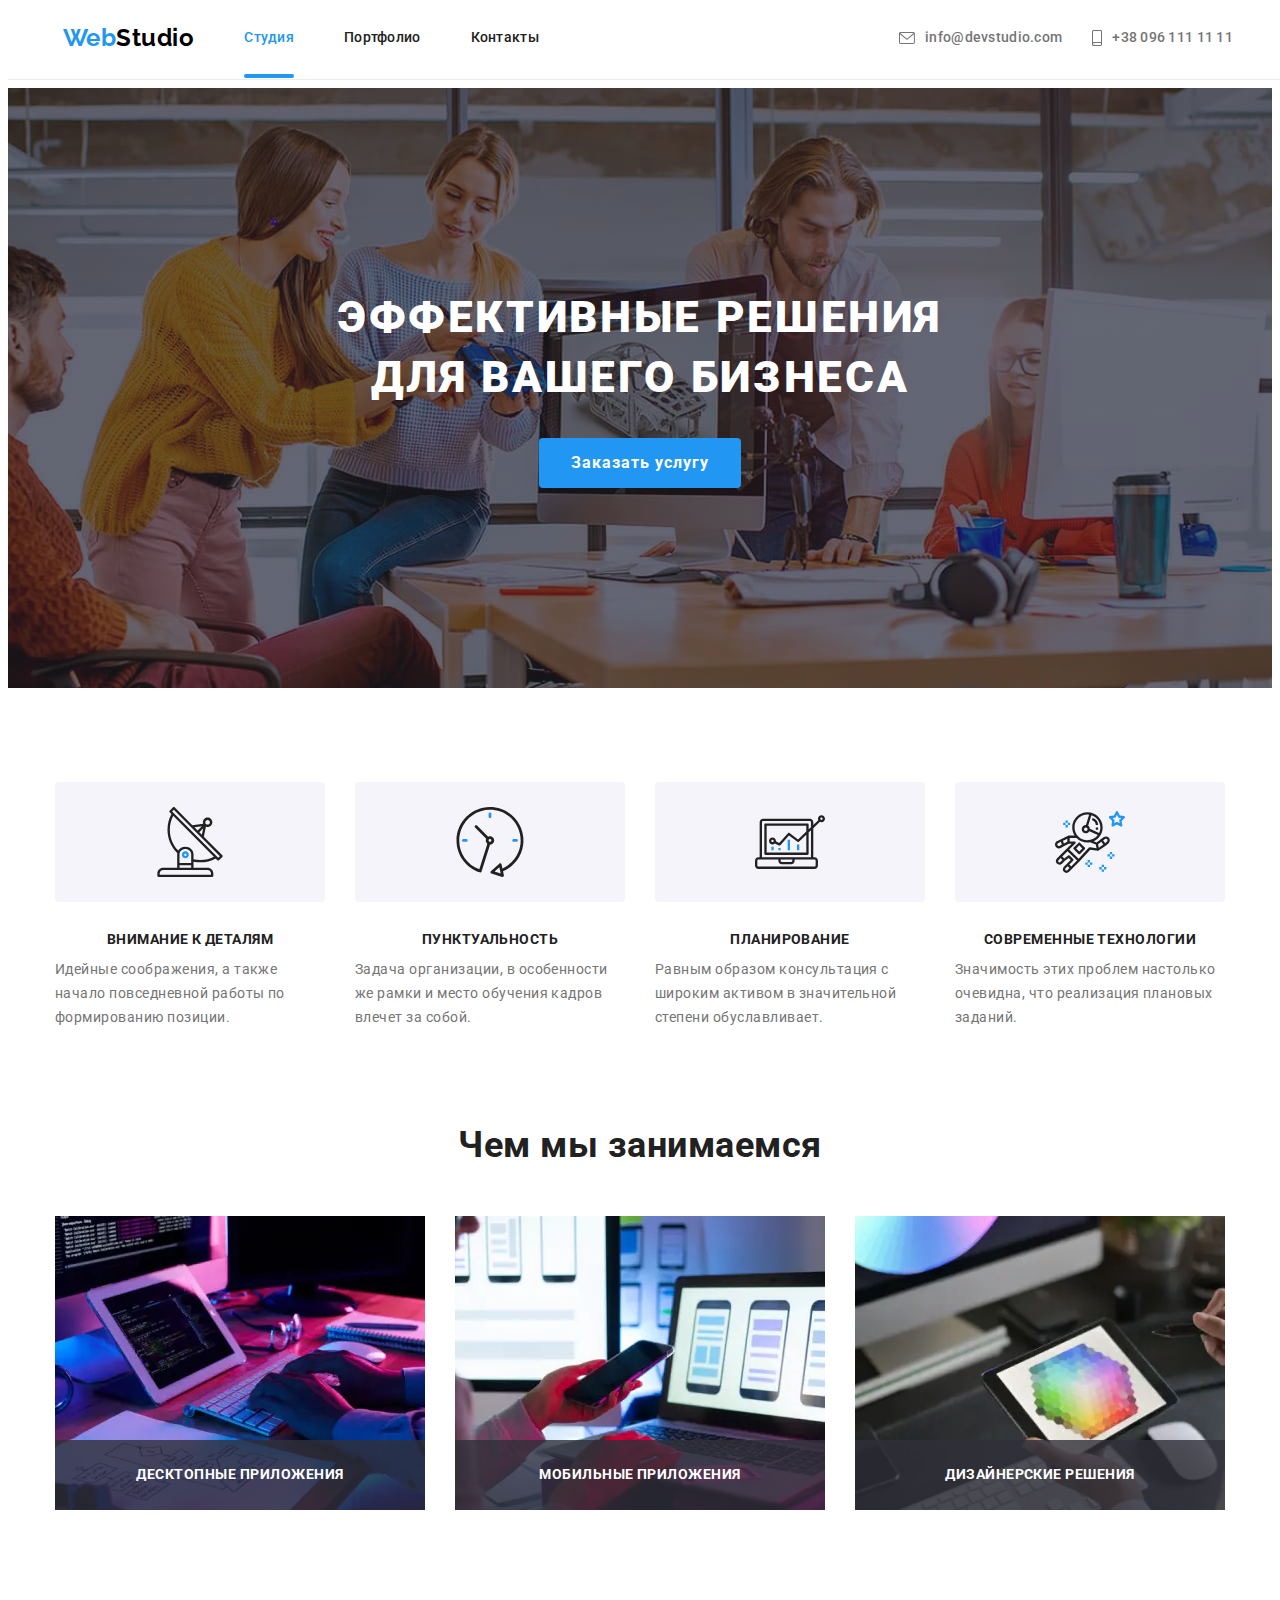
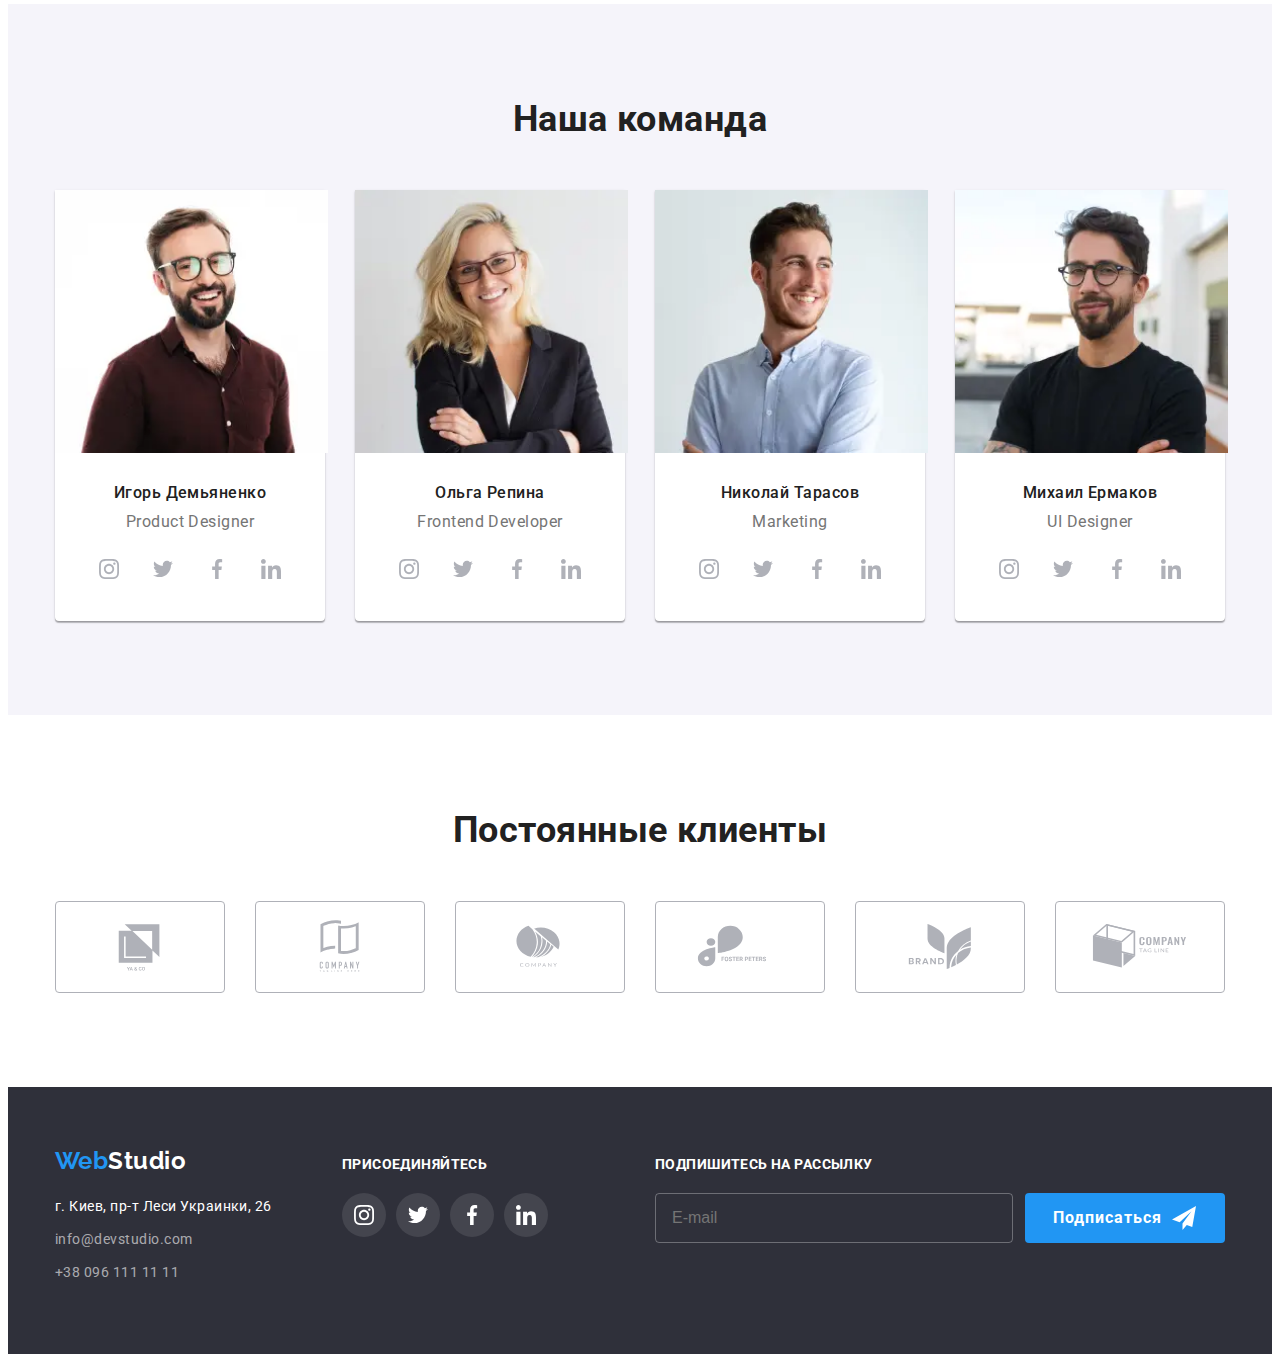
==== commit 1d699642: "правки от ментора" ====
--- a/index.html
+++ b/index.html
@@ -144,16 +144,38 @@
     <div class="container no-padding">
         <h2 class="galary__title title-two">Чем мы занимаемся</h2>
         <ul class="galary__list list">
-            <li class="galary__item">                
-                <img class="galary__photo" src="./images/written-code.jpg" alt="Написание-кода" width="370">
+            <li class="galary__item"> 
+                <picture>
+                    <source media="(min-width: 1200px)" srcset="./images/occupation/occ-1-desktop.webp 1x, ./images/occupation/occ-1-desktop@2x.webp 2x">
+
+                    <source media="(min-width: 1200px)" srcset="./images/occupation/occ-1-desktop.jpg 1x, ./images/occupation/occ-1-desktop@2x.jpg 2x">
+
+                    <img class="galary__photo" src="#" alt="Написание-кода" width="370">
+                </picture>               
                 <p class="galary__about">Десктопные приложения</p>
             </li>
-            <li class="galary__item">                
-                <img class="galary__photo" src="./images/adaptation-for-mobile.jpg" alt="Адаптация-под-мобильные-устройства" width="370">
+            <li class="galary__item">
+                <picture>
+                    <source media="(min-width: 1200px)"
+                        srcset="./images/occupation/occ-2-desktop.webp 1x, ./images/occupation/occ-2-desktop@2x.webp 2x">
+                
+                    <source media="(min-width: 1200px)"
+                        srcset="./images/occupation/occ-2-desktop.jpg 1x, ./images/occupation/occ-2-desktop@2x.jpg 2x">
+                
+                    <img class="galary__photo" src="#" alt="Адаптация-под-мобильные-устройства" width="370">
+                </picture>                
                 <p class="galary__about">Мобильные приложения</p>                                
             </li>
-            <li class="galary__item">                
-                <img class="galary__photo" src="./images/style.jpg" alt="Стилизация-сайта" width="370">
+            <li class="galary__item">
+                <picture>
+                    <source media="(min-width: 1200px)"
+                        srcset="./images/occupation/occ-3-desktop.webp 1x, ./images/occupation/occ-3-desktop@2x.webp 2x">
+                
+                    <source media="(min-width: 1200px)"
+                        srcset="./images/occupation/occ-3-desktop.jpg 1x, ./images/occupation/occ-3-desktop@2x.jpg 2x">
+                
+                    <img class="galary__photo" src="#" alt="Стилизация-сайта" width="370">
+                </picture>
                 <p class="galary__about">Дизайнерские решения</p>                                
             </li>
         </ul>
@@ -181,7 +203,7 @@
                             type="image/webp">
                         <source media="(min-width: 1200px)" srcset="./images/team/desktop/team1.jpg 1x, ./images/team/desktop/team1@2x.jpg 2x">
                     
-                        <img src="#" alt="Игорь Демьяненко Product Designer" />
+                        <img class="team-section__foto-box" src="#" alt="Игорь Демьяненко Product Designer" />
                     </picture>
                     
                 </div>
@@ -237,7 +259,7 @@
                         <source media="(min-width: 1200px)"
                             srcset="./images/team/desktop/team2.jpg 1x, ./images/team/desktop/team2@2x.jpg 2x">
                     
-                        <img src="#" alt="Ольга Репина Frontend Developer" />
+                        <img class="team-section__foto-box" src="#" alt="Ольга Репина Frontend Developer" />
                     </picture>
                 </div>
                 
@@ -280,7 +302,7 @@
                     
                         <source media="(max-width: 767px)"
                             srcset="./images/team/mobile/team3.webp 1x, ./images/team/mobile/team3@2x.webp 2x" type="image/webp">
-                        <source media="(max-width: 767px)" srcset="./images/team/mobile/team2.jpg 1x, ./images/team/mobile/team3@2x.jpg 2x">
+                        <source media="(max-width: 767px)" srcset="./images/team/mobile/team3.jpg 1x, ./images/team/mobile/team3@2x.jpg 2x">
                     
                         <source media="(max-width: 1199px)"
                             srcset="./images/team/tablet/team3.webp 1x, ./images/team/tablet/team3@2x.webp 2x" type="image/webp">
@@ -292,7 +314,7 @@
                         <source media="(min-width: 1200px)"
                             srcset="./images/team/desktop/team3.jpg 1x, ./images/team/desktop/team3@2x.jpg 2x">
                     
-                        <img src="#" alt="Николай Тарасов Marketing" />
+                        <img class="team-section__foto-box" src="#" alt="Николай Тарасов Marketing" />
                     </picture>
                 </div>
                 
@@ -335,8 +357,8 @@
                     <picture>
                     
                         <source media="(max-width: 767px)"
-                            srcset="./images/team/mobile/team4.webp 1x, ./images/team/mobile/team3@2x.webp 2x" type="image/webp">
-                        <source media="(max-width: 767px)" srcset="./images/team/mobile/team2.jpg 1x, ./images/team/mobile/team4@2x.jpg 2x">
+                            srcset="./images/team/mobile/team4.webp 1x, ./images/team/mobile/team4@2x.webp 2x" type="image/webp">
+                        <source media="(max-width: 767px)" srcset="./images/team/mobile/team4.jpg 1x, ./images/team/mobile/team4@2x.jpg 2x">
                     
                         <source media="(max-width: 1199px)"
                             srcset="./images/team/tablet/team4.webp 1x, ./images/team/tablet/team4@2x.webp 2x" type="image/webp">
@@ -348,7 +370,7 @@
                         <source media="(min-width: 1200px)"
                             srcset="./images/team/desktop/team4.jpg 1x, ./images/team/desktop/team4@2x.jpg 2x">
                     
-                        <img src="#" alt="Михаил Ермаков UI Designer" />
+                        <img class="team-section__foto-box" src="#" alt="Михаил Ермаков UI Designer" />
                     </picture>
                 </div>
                 
--- a/css/main.min.css
+++ b/css/main.min.css
@@ -1,2 +1,2 @@
-:root{--accent-color: #2196F3;--primary-text-color: #212121;--second-text-color: #757575;--light-text-color: #FFFFFF;--dark: #000000;--background-footer: #2F303A;--footer-contacts-color: rgba(255, 255, 255, 0.6);--main-font: 'Roboto', sans-serif}html{box-sizing:border-box}*,*::before,*::after{box-sizing:inherit}body{font-family:var(--main-font);font-weight:400;color:var(--primary-text-color);letter-spacing:0.03em;padding-top:60px}@media screen and (min-width: 768px){body{padding-top:80px}}h1,h2,h3,h4,h5,h6,p,ul{margin:0;padding:0}.list{list-style:none}.link{text-decoration:none;cursor:pointer;display:block}.container{padding-left:15px;padding-right:15px;margin-left:auto;margin-right:auto}@media screen and (min-width: 480px){.container{width:480px}}@media screen and (min-width: 768px){.container{width:768px}}@media screen and (min-width: 1200px){.container{width:1200px}}.section{padding-bottom:60px;padding-top:60px}@media screen and (min-width: 768px){.section{padding-bottom:60px;padding-top:60px}}@media screen and (min-width: 1200px){.section{padding-bottom:94px;padding-top:94px}}.title-two{font-weight:700;font-size:28px;line-height:1.18;text-align:center;color:var(--primary-text-color);margin-bottom:30px}@media screen and (min-width: 1200px){.title-two{margin-bottom:50px;font-size:36px;line-height:1.17}}.logo{font-family:'Raleway', sans-serif;font-weight:700;font-size:24px;line-height:1.17}.web{color:var(--accent-color)}.logo--dark{color:var(--dark)}.logo--light{display:block;color:var(--light-text-color);margin-bottom:20px}@media screen and (min-width: 1200px){.logo--light{display:flex}}.btn{font-family:inherit;font-weight:700;font-size:16px;line-height:1.87;display:inline-flex;align-items:center;text-align:center;letter-spacing:0.06em;color:var(--light-text-color);background-color:var(--accent-color);border:none;border-radius:4px;cursor:pointer;transition-property:background-color;transition-duration:250ms;transition-timing-function:cubic-bezier(0.4, 0, 0.2, 1)}.btn:hover,.btn:focus{background-color:#188CE8}.backdrop{position:fixed;top:0;left:0;width:100%;height:100%;z-index:2;background-color:rgba(0,0,0,0.2);opacity:1;transition:opacity 250ms cubic-bezier(0.4, 0, 0.2, 1)}.backdrop.is-hidden{opacity:0;pointer-events:none}.backdrop.is-hidden .modal{transform:translate(-50%, -50%) scale(0.8)}.modal{position:absolute;top:50%;left:50%;z-index:3;transform:translate(-50%, -50%) scale(1);background-color:var(--light-text-color);border-radius:4px;box-shadow:0px 1px 3px rgba(0,0,0,0.12),0px 1px 1px rgba(0,0,0,0.14),0px 2px 1px rgba(0,0,0,0.2);transition:transform 250ms cubic-bezier(0.4, 0, 0.2, 1);padding:40px}@media screen and (min-width: 480px){.modal{min-width:450px;min-height:609px}}@media screen and (min-width: 1200px){.modal{min-width:528px;min-height:581px}}.modal__close-btn{position:absolute;top:8px;right:8px;width:30px;height:30px;display:flex;align-items:center;justify-content:center;background-color:var(--light-text-color);border:1px solid rgba(0,0,0,0.1);border-radius:50%;cursor:pointer;transition:fill 250ms cubic-bezier(0.4, 0, 0.2, 1)}.modal__close-btn:hover .modal__icon-vector,.modal__close-btn:focus .modal__icon-vector{fill:var(--accent-color)}.modal__icon-vector{width:18px;height:18px;fill:#000000}.modal__form{display:flex;align-items:center;justify-content:center;flex-direction:column}.modal__title{font-weight:700;font-size:20px;line-height:1.5;text-align:center;color:var(--primary-text-color)}@media screen and (min-width: 1200px){.modal__title{line-height:1.15}}.form{margin-top:12px}@media screen and (min-width: 1200px){.form{width:100%}}.form__group{position:relative;display:flex;flex-direction:column}.form__group label{font-size:12px;line-height:1.17;letter-spacing:0.01em;color:var(--second-text-color)}.form__group input{margin:0;margin-top:4px;padding:11px 12px 11px 42px;outline:none;height:40px;border:1px solid rgba(33,33,33,0.2);border-radius:4px;cursor:pointer;transition:border 250ms cubic-bezier(0.4, 0, 0.2, 1)}.form__group:hover input,.form__group:focus-within input{border-color:var(--accent-color)}.form__group:hover .form__icon,.form__group:focus-within .form__icon{fill:var(--accent-color)}.form__group textarea{margin-top:4px;padding:12px 16px;height:120px;outline:none;border:1px solid rgba(33,33,33,0.2);border-radius:4px;cursor:pointer;transition:border 250ms cubic-bezier(0.4, 0, 0.2, 1)}.form__group:hover textarea,.form__group:focus-within textarea{border-color:var(--accent-color)}.form__group:not(:first-child){margin-top:10px}.form__group:last-child{margin-top:20px}.form__group label[for="police"]{font-size:14px;line-height:1.71;color:var(--second-text-color)}.form__icon{position:absolute;bottom:11px;left:12px;width:18px;height:18px;fill:var(--dark);transition:fill 250ms cubic-bezier(0.4, 0, 0.2, 1)}textarea{resize:none}.form__checkbox-label{display:flex;align-items:center;margin-top:20px;font-size:12px;line-height:1.17;color:var(--second-text-color)}@media screen and (min-width: 1200px){.form__checkbox-label{font-size:14px;line-height:1.71}}.form__checkbox-input{-webkit-appearance:none;-moz-appearance:none;appearance:none}.form__checkbox-input:checked ~ .form__box-icon-check{background-color:var(--accent-color);border-color:var(--accent-color)}.form__box-icon-check{display:flex;align-items:center;width:16px;height:15px;margin-right:7px;border:1px solid #212121;border-radius:2px;background-origin:border-box;cursor:pointer}.form__box-icon-check:hover,.form__box-icon-check:focus{border-color:var(--accent-color)}.form__checkbox-link{font-size:12px;line-height:1.17;color:var(--accent-color)}@media screen and (min-width: 1200px){.form__checkbox-link{font-size:14px;line-height:1.71}}.btn--modal{box-shadow:0px 4px 4px rgba(0,0,0,0.15);margin-top:30px;padding:10px 55px}.header-nav__list{display:none;align-items:center;justify-content:flex-end}@media screen and (min-width: 768px){.header-nav__list{display:flex}}.header-nav__item:not(:last-child){margin-right:50px}.header-nav__link{position:relative;font-weight:500;font-size:14px;line-height:1.14;letter-spacing:0.02em;color:var(--primary-text-color)}.header-nav__link:hover::after{width:100%}.header-nav__link:hover,.header-nav__link:focus{color:var(--accent-color)}.header-nav__link--hero{position:relative}.header-nav__link--hero::after{display:block;position:absolute;content:"";left:0;top:44px;width:0;height:4px;background-color:var(--accent-color);border-radius:2px;transition:250ms cubic-bezier(0.4, 0, 0.2, 1)}.header-nav__link--current{position:relative;color:var(--accent-color)}.header-nav__link--current::after{display:block;position:absolute;content:"";left:0;top:44px;width:100%;height:4px;background-color:var(--accent-color);border-radius:2px}.nav-contacts{display:none;margin-left:auto;align-items:center}@media screen and (min-width: 768px){.nav-contacts{display:block}}@media screen and (min-width: 1200px){.nav-contacts{display:flex}}.nav-contacts__item:not(:last-child){margin-bottom:10px}@media screen and (min-width: 1200px){.nav-contacts__item:not(:last-child){margin-bottom:0;margin-right:30px}}.nav-contacts__link{display:flex;align-items:center;font-weight:500;font-size:12px;line-height:1.17;letter-spacing:0.02em;color:var(--second-text-color);transition-property:color;transition-duration:250ms;transition-timing-function:cubic-bezier(0.4, 0, 0.2, 1)}.nav-contacts__link:hover,.nav-contacts__link:focus{color:var(--accent-color)}.nav-contacts__link:hover .nav-contacts__link--icon-envelope,.nav-contacts__link:focus .nav-contacts__link--icon-envelope{fill:var(--accent-color)}.nav-contacts__link:hover .nav-contacts__link--icon-smartphone,.nav-contacts__link:focus .nav-contacts__link--icon-smartphone{fill:var(--accent-color)}@media screen and (min-width: 1200px){.nav-contacts__link{font-size:14px;line-height:1.14}}.nav-contacts__link--icon-envelope{display:flex;align-items:center;width:14px;height:10px;margin-right:10px;fill:#757575;transition-property:fill;transition-duration:250ms;transition-timing-function:cubic-bezier(0.4, 0, 0.2, 1)}@media screen and (min-width: 1200px){.nav-contacts__link--icon-envelope{width:16px;height:12px}}.nav-contacts__link--icon-smartphone{display:flex;align-items:center;width:10px;height:14px;margin-right:10px;fill:#757575;transition-property:fill;transition-duration:250ms;transition-timing-function:cubic-bezier(0.4, 0, 0.2, 1)}@media screen and (min-width: 1200px){.nav-contacts__link--icon-smartphone{width:10px;height:16px}}.team-section__list{display:block}@media screen and (min-width: 768px){.team-section__list{display:flex;flex-wrap:wrap;margin-left:-30px;margin-top:-30px}}.team-section__item{background-color:var(--light-text-color);box-shadow:0px 1px 3px rgba(0,0,0,0.12),0px 1px 1px rgba(0,0,0,0.14),0px 2px 1px rgba(0,0,0,0.2);border-radius:0px 0px 4px 4px}.team-section__item:not(:last-child){margin-bottom:30px}@media screen and (min-width: 480px){.team-section__item{max-width:450px}}@media screen and (min-width: 768px){.team-section__item{max-width:354px;margin-left:30px;margin-top:30px;flex-basis:calc(100% / 2 - 30px)}.team-section__item:not(:last-child){margin-bottom:0}}@media screen and (min-width: 768px) and (min-width: 1200px){.team-section__item{max-width:270px;flex-basis:calc(100% / 4 - 30px)}}.thumb{margin-bottom:30px}@media screen and (min-width: 480px){.thumb{width:450px}}@media screen and (min-width: 768px){.thumb{max-width:354px}}@media screen and (min-width: 1200px){.thumb{max-width:270px}}.team-section__foto-box{display:block;width:100%}.team-section__second-title{font-weight:500;font-size:16px;line-height:1.19;text-align:center;color:var(--primary-text-color);margin-bottom:10px}.team-section__about{font-size:16px;padding-bottom:16px;line-height:1.19;text-align:center;color:var(--second-text-color)}.social-list{display:flex;justify-content:center;padding-bottom:30px}.social-list__item:not(:last-child){margin-right:10px}.social-list__link{display:flex;justify-content:center;align-items:center;width:44px;height:44px;border-radius:50%;cursor:pointer;background-color:var(--light-text-color);transition-property:background-color;transition-duration:250ms;transition-timing-function:cubic-bezier(0.4, 0, 0.2, 1)}.social-list__link:hover,.social-list__link:focus{background-color:var(--accent-color)}.social-list__link:hover .social-list__icon,.social-list__link:focus .social-list__icon{fill:var(--light-text-color)}.social-list__icon{display:block;fill:#afb1b8;width:20px;height:20px;transition-property:fill;transition-duration:250ms;transition-timing-function:cubic-bezier(0.4, 0, 0.2, 1)}.page-footer__adress{font-style:normal}@media screen and (min-width: 1200px){.page-footer__list{margin-right:70px}}.page-footer__item{margin-bottom:9px}.page-footer__link-maps{font-size:14px;line-height:1.71;color:var(--light-text-color)}.page-footer__link{font-size:14px;line-height:1.71;color:var(--footer-contacts-color)}.footer-contact__title{font-weight:700;font-size:14px;line-height:16px;letter-spacing:0.03em;text-transform:uppercase;color:var(--light-text-color);margin-bottom:20px}.footer-social__list{display:flex;margin-right:93px}.social-list__link--footer{background-color:rgba(255,255,255,0.1)}.social-list__icon--footer{fill:var(--light-text-color)}.projects-galary__button-list{display:flex;flex-wrap:wrap;margin-bottom:40px}@media screen and (min-width: 768px){.projects-galary__button-list{margin-bottom:50px;justify-content:center;flex-wrap:nowrap}}.projects-galary__button{font-family:inherit;font-weight:500;font-size:16px;line-height:1.62;text-align:center;border-radius:4px;border:none;color:var(--primary-text-color);background-color:#F5F4FA;cursor:pointer;padding:6px 22px;transition-property:color, background-color, box-shadow;transition-duration:250ms;transition-timing-function:cubic-bezier(0.4, 0, 0.2, 1)}.projects-galary__button:hover,.projects-galary__button:focus{color:var(--light-text-color);background-color:var(--accent-color);box-shadow:0px 3px 1px rgba(0,0,0,0.1),0px 1px 2px rgba(0,0,0,0.08),0px 2px 2px rgba(0,0,0,0.12)}.projects-galary__list-button-item:not(:last-child){margin-right:8px}.projects-galary__list-button-item:nth-child(-n+3){margin-bottom:15px}@media screen and (min-width: 768px){.projects-galary__list-button-item:nth-child(-n+3){margin-bottom:0}}@media screen and (min-width: 768px){.projects-galary__list{display:flex;flex-wrap:wrap;margin-left:-30px;margin-top:-30px}}.projects-galary__box{padding-bottom:20px;background-color:var(--light-text-color);border:1px solid #EEEEEE;box-sizing:border-box}.projects-galary__box:hover,.projects-galary__box:focus{box-shadow:0px 1px 1px rgba(0,0,0,0.12),0px 4px 4px rgba(0,0,0,0.06),1px 4px 6px rgba(0,0,0,0.16)}.projects-galary__box:not(:nth-child(n+9)){margin-bottom:30px}@media screen and (min-width: 480px){.projects-galary__box{width:450px}}@media screen and (min-width: 768px){.projects-galary__box{width:354px;margin-left:30px;margin-top:30px;flex-basis:calc(100% / 2 - 30px)}.projects-galary__box:not(:nth-child(n+9)){margin-bottom:0}}@media screen and (min-width: 1200px){.projects-galary__box{flex-basis:calc(100% / 3 - 30px)}}.projects-galary__tehno-kriak{position:relative;overflow:hidden}.projects-galary__tehno-kriak::before{position:absolute;display:inline-block;content:"";width:100%;height:100%;background-color:rgba(33,150,243,0.9);transform:translateY(100%);transition-property:transform;transition-duration:250ms;transition-timing-function:cubic-bezier(0.4, 0, 0.2, 1)}.projects-galary__link:hover .projects-galary__tehno-kriak::before{transform:translateY(0)}.projects-galary__text{position:absolute;top:0;left:0;display:flex;padding:63px 24px;font-size:18px;line-height:1.56;color:var(--light-text-color);transition-property:opacity;transition-duration:250ms;transition-timing-function:cubic-bezier(0.4, 0, 0.2, 1);opacity:0}.projects-galary__link:hover .projects-galary__text{opacity:1}.about-box{padding-top:20px;padding-left:24px}.about-box__title{font-weight:700;font-size:18px;line-height:2;letter-spacing:0.06em;color:var(--primary-text-color);margin-bottom:4px}.about-box__about{font-size:16px;line-height:1.87;color:var(--second-text-color)}.mobile-menu{position:fixed;display:flex;flex-direction:column;justify-content:space-between;z-index:100;top:0;left:0;width:100vw;height:100vh;padding:48px 40px;background-color:var(--light-text-color);opacity:0;visibility:hidden;pointer-events:none;transform:translateX(100%);transition:transform 250ms cubic-bezier(0.4, 0, 0.2, 1)}.mobile-menu.is-open{opacity:1;visibility:visible;pointer-events:all;transform:translateX(0)}.close-btn{position:absolute;top:10px;right:15px;width:40px;height:40px;cursor:pointer;background-color:transparent;border:none;padding:0}.close-btn:hover,.close-btn:focus{fill:var(--accent-color)}.close-btn__icon{width:100%;height:100%;cursor:pointer}.close-btn__icon:hover,.close-btn__icon:focus{fill:var(--accent-color)}.mobile-nav__item:not(:last-child){margin-bottom:32px}.mobile-nav__link{font-weight:500;font-size:40px;line-height:1.18;letter-spacing:0.02em;color:var(--primary-text-color)}.mobile-nav__link--current{color:var(--accent-color)}.mobile-contacts{margin-bottom:64px}.mobile-contacts__telephone{font-weight:500;font-size:34px;line-height:1.18;letter-spacing:0.02em;color:var(--accent-color);margin-bottom:32px}.mobile-contacts__mail{font-weight:500;font-size:24px;line-height:1.17;letter-spacing:0.02em;color:var(--second-text-color)}.mobile-social__list{display:flex;justify-content:start}.mobile-social__item:not(:last-child){padding-right:10px;border-right:1px solid rgba(33,33,33,0.2)}.mobile-social__item:last-child{border:none}.mobile-social__item:not(:first-child){padding-left:10px}.mobile-social__link{font-weight:500;font-size:18px;line-height:1.22;letter-spacing:0.02em;color:var(--accent-color)}.page-header{position:fixed;top:0;width:100vw;z-index:1;min-height:60px;border-bottom:1px solid #ececec;padding-top:10px;padding-bottom:10px;background-color:var(--light-text-color)}@media screen and (min-width: 480px){.page-header{width:100%}}@media screen and (min-width: 768px){.page-header{min-height:80px;padding-top:21px;padding-bottom:21px}}@media screen and (min-width: 1200px){.page-header{padding-top:24px;padding-bottom:25px}}.nav-container{display:flex;align-items:center;justify-content:space-between}.header-nav{display:flex}.logo{font-family:"Raleway", sans-serif;font-weight:700;font-size:24px;line-height:1.17}.web{color:var(--accent-color)}.burger-btn{width:40px;height:40px;cursor:pointer;background-color:transparent;border:none;padding:0}.burger-btn:hover,.burger-btn:focus{fill:var(--accent-color)}@media screen and (min-width: 768px){.burger-btn{display:none}}.burger-btn__icon{width:100%;height:100%;cursor:pointer}.burger-btn__icon:hover,.burger-btn__icon:focus{fill:var(--accent-color)}.header-nav__list{display:none;align-items:center;justify-content:flex-end}@media screen and (min-width: 768px){.header-nav__list{display:flex;margin-left:50px}}.header-nav__item:not(:last-child){margin-right:50px}.header-nav__link{position:relative;font-weight:500;font-size:14px;line-height:1.14;letter-spacing:0.02em;color:var(--primary-text-color)}.header-nav__link:hover::after{width:100%}.header-nav__link:hover,.header-nav__link:focus{color:var(--accent-color)}.header-nav__link--hero{position:relative}.header-nav__link--hero::after{display:block;position:absolute;content:"";left:0;top:44px;width:0;height:4px;background-color:var(--accent-color);border-radius:2px;transition:250ms cubic-bezier(0.4, 0, 0.2, 1)}.header-nav__link--current{position:relative;color:var(--accent-color)}.header-nav__link--current::after{display:block;position:absolute;content:"";left:0;top:44px;width:100%;height:4px;background-color:var(--accent-color);border-radius:2px}.nav-contacts{display:none;margin-left:auto;align-items:center}@media screen and (min-width: 768px){.nav-contacts{display:block}}@media screen and (min-width: 1200px){.nav-contacts{display:flex}}.nav-contacts__item:not(:last-child){margin-bottom:10px}@media screen and (min-width: 1200px){.nav-contacts__item:not(:last-child){margin-bottom:0;margin-right:30px}}.nav-contacts__link{display:flex;align-items:center;font-weight:500;font-size:12px;line-height:1.17;letter-spacing:0.02em;color:var(--second-text-color);transition-property:color;transition-duration:250ms;transition-timing-function:cubic-bezier(0.4, 0, 0.2, 1)}.nav-contacts__link:hover,.nav-contacts__link:focus{color:var(--accent-color)}.nav-contacts__link:hover .nav-contacts__link--icon-envelope,.nav-contacts__link:focus .nav-contacts__link--icon-envelope{fill:var(--accent-color)}.nav-contacts__link:hover .nav-contacts__link--icon-smartphone,.nav-contacts__link:focus .nav-contacts__link--icon-smartphone{fill:var(--accent-color)}@media screen and (min-width: 1200px){.nav-contacts__link{font-size:14px;line-height:1.14}}.nav-contacts__link--icon-envelope{display:flex;align-items:center;width:14px;height:10px;margin-right:10px;fill:#757575;transition-property:fill;transition-duration:250ms;transition-timing-function:cubic-bezier(0.4, 0, 0.2, 1)}@media screen and (min-width: 1200px){.nav-contacts__link--icon-envelope{width:16px;height:12px}}.nav-contacts__link--icon-smartphone{display:flex;align-items:center;width:10px;height:14px;margin-right:10px;fill:#757575;transition-property:fill;transition-duration:250ms;transition-timing-function:cubic-bezier(0.4, 0, 0.2, 1)}@media screen and (min-width: 1200px){.nav-contacts__link--icon-smartphone{width:10px;height:16px}}.hero-section{background-color:#2F303A;text-align:center;padding-top:118px;padding-bottom:118px}@media screen and (min-width: 1200px){.hero-section{padding-top:200px;padding-bottom:200px}}.hero-section__tittle{font-weight:900;font-size:26px;line-height:1.62;text-align:center;letter-spacing:0.06em;text-transform:uppercase;color:var(--light-text-color);margin-bottom:30px}@media screen and (min-width: 1200px){.hero-section__tittle{font-size:44px;line-height:1.36}}.hero-section--btn{padding:10px 32px}.hero-section--overlay{max-width:480px;height:400px;margin-left:auto;margin-right:auto;background-image:linear-gradient(rgba(47,48,58,0.4), rgba(47,48,58,0.4)),url(../images/hero-overlay.jpg);background-repeat:no-repeat;background-size:cover;background-position:center}@media screen and (min-device-pixel-ratio: 2), (-webkit-min-device-pixel-ratio: 2), (min-resolution: 192dpi), (min-resolution: 2dppx){.hero-section--overlay{background-image:url(../images/hero@2x.jpg)}}@media screen and (min-width: 768px){.hero-section--overlay{min-width:768px;background-image:url(../images/tablet-hero.jpg)}}@media screen and (min-width: 768px) and (min-device-pixel-ratio: 2), screen and (min-width: 768px) and (-webkit-min-device-pixel-ratio: 2), screen and (min-width: 768px) and (min-resolution: 192dpi), screen and (min-width: 768px) and (min-resolution: 2dppx){.hero-section--overlay{background-image:url(../images/tablet-hero@2x.jpg)}}@media screen and (min-width: 1200px){.hero-section--overlay{max-width:1600px;height:600px;background-image:url(../images/desktop-hero.jpg)}}@media screen and (min-width: 1200px) and (min-device-pixel-ratio: 2), screen and (min-width: 1200px) and (-webkit-min-device-pixel-ratio: 2), screen and (min-width: 1200px) and (min-resolution: 192dpi), screen and (min-width: 1200px) and (min-resolution: 2dppx){.hero-section--overlay{background-image:url(../images/desktop-hero@2x.jpg)}}.feature-section__title{display:none}.feature-section__list{display:block;margin-left:-30px;margin-top:-30px}@media screen and (min-width: 768px){.feature-section__list{display:flex;flex-wrap:wrap}}.feature-section__item{max-width:450px;margin-left:30px;margin-top:30px;flex-basis:calc(100% - 30px)}@media screen and (min-width: 768px){.feature-section__item{max-width:354px;flex-basis:calc(100% / 2 - 30px)}}@media screen and (min-width: 1200px){.feature-section__item{max-width:270px;flex-basis:calc(100% / 4 - 30px)}}.feature-section__icon-bcg{display:flex;justify-content:center;align-items:center;width:100%;height:120px;background-color:#F5F4FA;margin-bottom:30px;border-radius:4px}.feature-section__icon-box{display:block;width:70px;height:70px}.feature-section__second-title{text-align:center;font-weight:700;font-size:14px;line-height:1.14;text-transform:uppercase;color:var(--primary-text-color);margin-bottom:10px}.feature-section__about{font-size:14px;line-height:1.71;color:var(--second-text-color)}.galary{display:none}@media screen and (min-width: 1200px){.galary{display:block;padding-top:0}}.galary__list{display:flex;flex-wrap:wrap;margin-left:-30px;margin-top:-30px}.galary__item{position:relative;display:flex;margin-left:30px;margin-top:30px;flex-basis:calc((100% - 90px) / 3)}.galary__item::before{position:absolute;display:flex;bottom:0;content:"";background-color:rgba(47,48,58,0.8);width:100%;height:70px}.galary__photo{display:block;max-width:100%}.galary__about{display:block;text-align:center;justify-content:center;position:absolute;left:50%;bottom:27px;transform:translate(-50%);width:100%;padding-bottom:0;font-weight:700;font-size:14px;line-height:1.14;text-transform:uppercase;color:var(--light-text-color)}.section.no-padding{padding-top:0;padding-bottom:0}.team-section{background-color:#f5f4fa}.team-section__list{display:block}@media screen and (min-width: 768px){.team-section__list{display:flex;flex-wrap:wrap;margin-left:-30px;margin-top:-30px}}.team-section__item{background-color:var(--light-text-color);box-shadow:0px 1px 3px rgba(0,0,0,0.12),0px 1px 1px rgba(0,0,0,0.14),0px 2px 1px rgba(0,0,0,0.2);border-radius:0px 0px 4px 4px}.team-section__item:not(:last-child){margin-bottom:30px}@media screen and (min-width: 480px){.team-section__item{max-width:450px}}@media screen and (min-width: 768px){.team-section__item{max-width:354px;margin-left:30px;margin-top:30px;flex-basis:calc(100% / 2 - 30px)}.team-section__item:not(:last-child){margin-bottom:0}}@media screen and (min-width: 768px) and (min-width: 1200px){.team-section__item{max-width:270px;flex-basis:calc(100% / 4 - 30px)}}.thumb{margin-bottom:30px}@media screen and (min-width: 480px){.thumb{width:450px}}@media screen and (min-width: 768px){.thumb{max-width:354px}}@media screen and (min-width: 1200px){.thumb{max-width:270px}}.team-section__foto-box{display:block;width:100%}.team-section__second-title{font-weight:500;font-size:16px;line-height:1.19;text-align:center;color:var(--primary-text-color);margin-bottom:10px}.team-section__about{font-size:16px;padding-bottom:16px;line-height:1.19;text-align:center;color:var(--second-text-color)}.social-list{display:flex;justify-content:center;padding-bottom:30px}.social-list__item:not(:last-child){margin-right:10px}.social-list__link{display:flex;justify-content:center;align-items:center;width:44px;height:44px;border-radius:50%;cursor:pointer;background-color:var(--light-text-color);transition-property:background-color;transition-duration:250ms;transition-timing-function:cubic-bezier(0.4, 0, 0.2, 1)}.social-list__link:hover,.social-list__link:focus{background-color:var(--accent-color)}.social-list__link:hover .social-list__icon,.social-list__link:focus .social-list__icon{fill:var(--light-text-color)}.social-list__icon{display:block;fill:#afb1b8;width:20px;height:20px;transition-property:fill;transition-duration:250ms;transition-timing-function:cubic-bezier(0.4, 0, 0.2, 1)}.section-clients__list{display:flex;flex-wrap:wrap;margin-top:-30px;margin-left:-30px}.section-clients__item{margin-top:30px;margin-left:30px;flex-basis:calc(100% / 2 - 30px)}@media screen and (min-width: 768px){.section-clients__item{flex-basis:calc(100% / 3 - 30px)}}@media screen and (min-width: 1200px){.section-clients__item{flex-basis:calc(100% / 6 - 30px)}}.section-clients__link{margin-right:0;width:210px;height:92px;border:1px solid #AFB1B8;border-radius:4px;display:flex;justify-content:center;align-items:center;cursor:pointer;transition-property:border-color;transition-duration:250ms;transition-timing-function:cubic-bezier(0.4, 0, 0.2, 1)}.section-clients__link:hover,.section-clients__link:focus{border-color:var(--accent-color)}.section-clients__link:hover .section-clients__icon-company,.section-clients__link:focus .section-clients__icon-company{fill:var(--accent-color)}@media screen and (min-width: 480px){.section-clients__link{width:210px}}@media screen and (min-width: 768px){.section-clients__link{width:226px}}@media screen and (min-width: 1200px){.section-clients__link{width:170px}}.section-clients__icon-company{width:106px;height:60px;fill:#afb1b8;transition-property:fill;transition-duration:250ms;transition-timing-function:cubic-bezier(0.4, 0, 0.2, 1)}.page-footer{background-color:#2F303A;padding-top:60px;padding-bottom:60px}.page-footer__container{display:flex;flex-direction:column;justify-content:center;text-align:center}@media screen and (min-width: 768px){.page-footer__container{display:flex;align-items:baseline;flex-direction:row;flex-wrap:wrap;justify-content:space-around}}@media screen and (min-width: 1200px){.page-footer__container{justify-content:start;text-align:start;flex-wrap:nowrap}}.page-footer__block{text-align:center}@media screen and (min-width: 768px){.page-footer__block{justify-content:center;margin-bottom:60px}}@media screen and (min-width: 1200px){.page-footer__block{text-align:start;margin-bottom:0}}.page-footer__adress{font-style:normal}@media screen and (min-width: 1200px){.page-footer__list{margin-right:70px}}.page-footer__item{margin-bottom:9px}.page-footer__link-maps{font-size:14px;line-height:1.71;color:var(--light-text-color)}.page-footer__link{font-size:14px;line-height:1.71;color:var(--footer-contacts-color)}.footer-contact__title{font-weight:700;font-size:14px;line-height:1.14;letter-spacing:0.03em;text-transform:uppercase;color:var(--light-text-color);margin-bottom:20px}.footer-social__list{display:flex;margin-right:93px}.social-list__link--footer{background-color:rgba(255,255,255,0.1)}.social-list__icon--footer{fill:var(--light-text-color)}@media screen and (min-width: 1200px){.subscribe{margin-left:auto}}.subscribe__topic-form{display:block}@media screen and (min-width: 1200px){.subscribe__topic-form{display:flex;flex-direction:row;align-items:center}}.subscribe__input input{font-size:16px;line-height:1.25;color:var(--light-text-color);background-color:transparent;outline:none;border:1px solid rgba(255,255,255,0.3);border-radius:4px;width:100%;height:50px;padding-left:16px;margin-bottom:20px}@media screen and (min-width: 480px){.subscribe__input input{width:450px}}@media screen and (min-width: 1200px){.subscribe__input input{margin-bottom:0;width:358px}}.subscribe__btn{padding:10px 28px;width:200px;height:50px}@media screen and (min-width: 1200px){.subscribe__btn{margin-left:12px}}.subscribe__icon-send{display:inline-flex;width:24px;height:24px;margin-left:10px}.projects-galary{background-color:var(--light-text-color)}.projects-galary__title{display:none}.projects-galary__button-list{display:flex;flex-wrap:wrap;margin-bottom:40px}@media screen and (min-width: 1200px){.projects-galary__button-list{margin-bottom:50px;justify-content:center;flex-wrap:nowrap}}.projects-galary__button{font-family:inherit;font-weight:500;font-size:16px;line-height:1.62;text-align:center;border-radius:4px;border:none;color:var(--primary-text-color);background-color:#F5F4FA;cursor:pointer;padding:6px 22px;transition-property:color, background-color, box-shadow;transition-duration:250ms;transition-timing-function:cubic-bezier(0.4, 0, 0.2, 1)}.projects-galary__button:hover,.projects-galary__button:focus{color:var(--light-text-color);background-color:var(--accent-color);box-shadow:0px 3px 1px rgba(0,0,0,0.1),0px 1px 2px rgba(0,0,0,0.08),0px 2px 2px rgba(0,0,0,0.12)}.projects-galary__list-button-item:not(:last-child){margin-right:8px}.projects-galary__list-button-item:nth-child(-n+3){margin-bottom:15px}@media screen and (min-width: 768px){.projects-galary__list-button-item:nth-child(-n+3){margin-bottom:0}}@media screen and (min-width: 768px){.projects-galary__list{display:flex;flex-wrap:wrap;margin-left:-30px;margin-top:-30px}}.projects-galary__box{padding-bottom:20px;background-color:var(--light-text-color);border:1px solid #EEEEEE;box-sizing:border-box}.projects-galary__box:hover,.projects-galary__box:focus{box-shadow:0px 1px 1px rgba(0,0,0,0.12),0px 4px 4px rgba(0,0,0,0.06),1px 4px 6px rgba(0,0,0,0.16)}.projects-galary__box:not(:nth-child(n+9)){margin-bottom:30px}@media screen and (min-width: 480px){.projects-galary__box{width:450px}}@media screen and (min-width: 768px){.projects-galary__box{width:354px;margin-left:30px;margin-top:30px;flex-basis:calc(100% / 2 - 30px)}.projects-galary__box:not(:nth-child(n+9)){margin-bottom:0}}@media screen and (min-width: 1200px){.projects-galary__box{width:370px;flex-basis:calc(100% / 3 - 30px)}}.projects-galary__foto{width:100%;height:100%;object-fit:cover}.projects-galary__tehno-kriak{position:relative;overflow:hidden}.projects-galary__tehno-kriak .projects-galary__tehno-kriak::before{position:absolute;display:inline-block;content:"";width:100%;height:100%;background-color:rgba(33,150,243,0.9);transform:translateY(100%);transition-property:transform;transition-duration:250ms;transition-timing-function:cubic-bezier(0.4, 0, 0.2, 1)}.projects-galary__link:hover .projects-galary__tehno-kriak::before{transform:translateY(0)}.projects-galary__text{position:absolute;top:0;left:0;display:flex;padding:63px 24px;font-size:18px;line-height:1.56;color:var(--light-text-color);transition-property:opacity;transition-duration:250ms;transition-timing-function:cubic-bezier(0.4, 0, 0.2, 1);opacity:0}.projects-galary__link:hover .projects-galary__text{opacity:1}.about-box{padding-top:20px;padding-left:24px}.about-box__title{font-weight:700;font-size:18px;line-height:2;letter-spacing:0.06em;color:var(--primary-text-color);margin-bottom:4px}.about-box__about{font-size:16px;line-height:1.87;color:var(--second-text-color)}
+:root{--accent-color: #2196F3;--primary-text-color: #212121;--second-text-color: #757575;--light-text-color: #FFFFFF;--dark: #000000;--background-footer: #2F303A;--footer-contacts-color: rgba(255, 255, 255, 0.6);--main-font: 'Roboto', sans-serif}html{box-sizing:border-box}*,*::before,*::after{box-sizing:inherit}body{font-family:var(--main-font);font-weight:400;color:var(--primary-text-color);letter-spacing:0.03em;padding-top:60px}@media screen and (min-width: 768px){body{padding-top:80px}}h1,h2,h3,h4,h5,h6,p,ul{margin:0;padding:0}.list{list-style:none}.link{text-decoration:none;cursor:pointer;display:block}.container{padding-left:15px;padding-right:15px;margin-left:auto;margin-right:auto}@media screen and (min-width: 480px){.container{width:480px}}@media screen and (min-width: 768px){.container{width:768px}}@media screen and (min-width: 1200px){.container{width:1200px}}.section{padding-bottom:60px;padding-top:60px}@media screen and (min-width: 768px){.section{padding-bottom:60px;padding-top:60px}}@media screen and (min-width: 1200px){.section{padding-bottom:94px;padding-top:94px}}.title-two{font-weight:700;font-size:28px;line-height:1.18;text-align:center;color:var(--primary-text-color);margin-bottom:30px}@media screen and (min-width: 1200px){.title-two{margin-bottom:50px;font-size:36px;line-height:1.17}}.logo{font-family:'Raleway', sans-serif;font-weight:700;font-size:24px;line-height:1.17}.web{color:var(--accent-color)}.logo--dark{color:var(--dark)}.logo--light{display:block;color:var(--light-text-color);margin-bottom:20px}@media screen and (min-width: 1200px){.logo--light{display:flex}}.btn{font-family:inherit;font-weight:700;font-size:16px;line-height:1.87;display:inline-flex;align-items:center;text-align:center;letter-spacing:0.06em;color:var(--light-text-color);background-color:var(--accent-color);border:none;border-radius:4px;cursor:pointer;transition-property:background-color;transition-duration:250ms;transition-timing-function:cubic-bezier(0.4, 0, 0.2, 1)}.btn:hover,.btn:focus{background-color:#188CE8}.backdrop{position:fixed;top:0;left:0;width:100%;height:100%;z-index:2;background-color:rgba(0,0,0,0.2);opacity:1;transition:opacity 250ms cubic-bezier(0.4, 0, 0.2, 1)}.backdrop.is-hidden{opacity:0;pointer-events:none}.backdrop.is-hidden .modal{transform:translate(-50%, -50%) scale(0.8)}.modal{position:absolute;top:50%;left:50%;z-index:3;transform:translate(-50%, -50%) scale(1);background-color:var(--light-text-color);border-radius:4px;box-shadow:0px 1px 3px rgba(0,0,0,0.12),0px 1px 1px rgba(0,0,0,0.14),0px 2px 1px rgba(0,0,0,0.2);transition:transform 250ms cubic-bezier(0.4, 0, 0.2, 1);padding:40px}@media screen and (max-width: 479px){.modal{width:100vw;height:100vh}}@media screen and (min-width: 480px){.modal{min-width:450px;min-height:609px}}@media screen and (min-width: 1200px){.modal{min-width:528px;min-height:581px}}.modal__close-btn{position:absolute;top:8px;right:8px;width:30px;height:30px;display:flex;align-items:center;justify-content:center;background-color:var(--light-text-color);border:1px solid rgba(0,0,0,0.1);border-radius:50%;cursor:pointer;transition:fill 250ms cubic-bezier(0.4, 0, 0.2, 1)}.modal__close-btn:hover .modal__icon-vector,.modal__close-btn:focus .modal__icon-vector{fill:var(--accent-color)}.modal__icon-vector{width:18px;height:18px;fill:#000000}.modal__form{display:flex;align-items:center;justify-content:center;flex-direction:column}.modal__title{font-weight:700;font-size:20px;line-height:1.5;text-align:center;color:var(--primary-text-color)}@media screen and (min-width: 1200px){.modal__title{line-height:1.15}}.form{margin-top:12px}@media screen and (min-width: 1200px){.form{width:100%}}.form__group{position:relative;display:flex;flex-direction:column}.form__group label{font-size:12px;line-height:1.17;letter-spacing:0.01em;color:var(--second-text-color)}.form__group input{margin:0;margin-top:4px;padding:11px 12px 11px 42px;outline:none;height:40px;border:1px solid rgba(33,33,33,0.2);border-radius:4px;cursor:pointer;transition:border 250ms cubic-bezier(0.4, 0, 0.2, 1)}.form__group:hover input,.form__group:focus-within input{border-color:var(--accent-color)}.form__group:hover .form__icon,.form__group:focus-within .form__icon{fill:var(--accent-color)}.form__group textarea{margin-top:4px;padding:12px 16px;outline:none;border:1px solid rgba(33,33,33,0.2);border-radius:4px;cursor:pointer;transition:border 250ms cubic-bezier(0.4, 0, 0.2, 1)}@media screen and (max-width: 479px){.form__group textarea{max-height:120px}}.form__group:hover textarea,.form__group:focus-within textarea{border-color:var(--accent-color)}.form__group:not(:first-child){margin-top:10px}.form__group:last-child{margin-top:20px}.form__group label[for="police"]{font-size:14px;line-height:1.71;color:var(--second-text-color)}.form__icon{position:absolute;bottom:11px;left:12px;width:18px;height:18px;fill:var(--dark);transition:fill 250ms cubic-bezier(0.4, 0, 0.2, 1)}textarea{resize:none}.form__checkbox-label{display:flex;align-items:center;margin-top:20px;font-size:12px;line-height:1.17;color:var(--second-text-color)}@media screen and (min-width: 1200px){.form__checkbox-label{font-size:14px;line-height:1.71}}.form__checkbox-input{-webkit-appearance:none;-moz-appearance:none;appearance:none}.form__checkbox-input:checked ~ .form__box-icon-check{background-color:var(--accent-color);border-color:var(--accent-color)}.form__box-icon-check{display:flex;align-items:center;width:16px;height:15px;margin-right:7px;border:1px solid #212121;border-radius:2px;background-origin:border-box;cursor:pointer}.form__box-icon-check:hover,.form__box-icon-check:focus{border-color:var(--accent-color)}.form__checkbox-link{font-size:12px;line-height:1.17;color:var(--accent-color)}@media screen and (min-width: 1200px){.form__checkbox-link{font-size:14px;line-height:1.71}}.btn--modal{box-shadow:0px 4px 4px rgba(0,0,0,0.15);margin-top:30px;padding:10px 55px}.header-nav__list{display:none;align-items:center;justify-content:flex-end}@media screen and (min-width: 768px){.header-nav__list{display:flex}}.header-nav__item:not(:last-child){margin-right:50px}.header-nav__link{position:relative;font-weight:500;font-size:14px;line-height:1.14;letter-spacing:0.02em;color:var(--primary-text-color)}.header-nav__link:hover::after{width:100%}.header-nav__link:hover,.header-nav__link:focus{color:var(--accent-color)}.header-nav__link--hero{position:relative}.header-nav__link--hero::after{display:block;position:absolute;content:"";left:0;top:44px;width:0;height:4px;background-color:var(--accent-color);border-radius:2px;transition:250ms cubic-bezier(0.4, 0, 0.2, 1)}.header-nav__link--current{position:relative;color:var(--accent-color)}.header-nav__link--current::after{display:block;position:absolute;content:"";left:0;top:44px;width:100%;height:4px;background-color:var(--accent-color);border-radius:2px}.nav-contacts{display:none;margin-left:auto;align-items:center}@media screen and (min-width: 768px){.nav-contacts{display:block}}@media screen and (min-width: 1200px){.nav-contacts{display:flex}}.nav-contacts__item:not(:last-child){margin-bottom:10px}@media screen and (min-width: 1200px){.nav-contacts__item:not(:last-child){margin-bottom:0;margin-right:30px}}.nav-contacts__link{display:flex;align-items:center;font-weight:500;font-size:12px;line-height:1.17;letter-spacing:0.02em;color:var(--second-text-color);transition-property:color;transition-duration:250ms;transition-timing-function:cubic-bezier(0.4, 0, 0.2, 1)}.nav-contacts__link:hover,.nav-contacts__link:focus{color:var(--accent-color)}.nav-contacts__link:hover .nav-contacts__link--icon-envelope,.nav-contacts__link:focus .nav-contacts__link--icon-envelope{fill:var(--accent-color)}.nav-contacts__link:hover .nav-contacts__link--icon-smartphone,.nav-contacts__link:focus .nav-contacts__link--icon-smartphone{fill:var(--accent-color)}@media screen and (min-width: 1200px){.nav-contacts__link{font-size:14px;line-height:1.14}}.nav-contacts__link--icon-envelope{display:flex;align-items:center;width:14px;height:10px;margin-right:10px;fill:#757575;transition-property:fill;transition-duration:250ms;transition-timing-function:cubic-bezier(0.4, 0, 0.2, 1)}@media screen and (min-width: 1200px){.nav-contacts__link--icon-envelope{width:16px;height:12px}}.nav-contacts__link--icon-smartphone{display:flex;align-items:center;width:10px;height:14px;margin-right:10px;fill:#757575;transition-property:fill;transition-duration:250ms;transition-timing-function:cubic-bezier(0.4, 0, 0.2, 1)}@media screen and (min-width: 1200px){.nav-contacts__link--icon-smartphone{width:10px;height:16px}}.team-section__list{display:block}@media screen and (min-width: 768px){.team-section__list{display:flex;flex-wrap:wrap;margin-left:-30px;margin-top:-30px}}.team-section__item{background-color:var(--light-text-color);box-shadow:0px 1px 3px rgba(0,0,0,0.12),0px 1px 1px rgba(0,0,0,0.14),0px 2px 1px rgba(0,0,0,0.2);border-radius:0px 0px 4px 4px}.team-section__item:not(:last-child){margin-bottom:30px}@media screen and (min-width: 480px){.team-section__item{max-width:450px}}@media screen and (min-width: 768px){.team-section__item{max-width:354px;margin-left:30px;margin-top:30px;flex-basis:calc(100% / 2 - 30px)}.team-section__item:not(:last-child){margin-bottom:0}}@media screen and (min-width: 768px) and (min-width: 1200px){.team-section__item{max-width:270px;flex-basis:calc(100% / 4 - 30px)}}.thumb{margin-bottom:30px}@media screen and (min-width: 480px){.thumb{width:450px}}@media screen and (min-width: 768px){.thumb{max-width:354px}}@media screen and (min-width: 1200px){.thumb{max-width:270px}}.team-section__foto-box{display:block;width:100%}.team-section__second-title{font-weight:500;font-size:16px;line-height:1.19;text-align:center;color:var(--primary-text-color);margin-bottom:10px}.team-section__about{font-size:16px;padding-bottom:16px;line-height:1.19;text-align:center;color:var(--second-text-color)}.social-list{display:flex;justify-content:center;padding-bottom:30px}.social-list__item:not(:last-child){margin-right:10px}.social-list__link{display:flex;justify-content:center;align-items:center;width:44px;height:44px;border-radius:50%;cursor:pointer;background-color:var(--light-text-color);transition-property:background-color;transition-duration:250ms;transition-timing-function:cubic-bezier(0.4, 0, 0.2, 1)}.social-list__link:hover,.social-list__link:focus{background-color:var(--accent-color)}.social-list__link:hover .social-list__icon,.social-list__link:focus .social-list__icon{fill:var(--light-text-color)}.social-list__icon{display:block;fill:#afb1b8;width:20px;height:20px;transition-property:fill;transition-duration:250ms;transition-timing-function:cubic-bezier(0.4, 0, 0.2, 1)}.page-footer__adress{font-style:normal}@media screen and (min-width: 1200px){.page-footer__list{margin-right:70px}}.page-footer__item{margin-bottom:9px}.page-footer__link-maps{font-size:14px;line-height:1.71;color:var(--light-text-color)}.page-footer__link{font-size:14px;line-height:1.71;color:var(--footer-contacts-color)}.footer-contact__title{font-weight:700;font-size:14px;line-height:16px;letter-spacing:0.03em;text-transform:uppercase;color:var(--light-text-color);margin-bottom:20px}.footer-social__list{display:flex;margin-right:93px}.social-list__link--footer{background-color:rgba(255,255,255,0.1)}.social-list__icon--footer{fill:var(--light-text-color)}.projects-galary__button-list{display:flex;flex-wrap:wrap;margin-bottom:40px}@media screen and (min-width: 768px){.projects-galary__button-list{margin-bottom:50px;justify-content:center;flex-wrap:nowrap}}.projects-galary__button{font-family:inherit;font-weight:500;font-size:16px;line-height:1.62;text-align:center;border-radius:4px;border:none;color:var(--primary-text-color);background-color:#F5F4FA;cursor:pointer;padding:6px 22px;transition-property:color, background-color, box-shadow;transition-duration:250ms;transition-timing-function:cubic-bezier(0.4, 0, 0.2, 1)}.projects-galary__button:hover,.projects-galary__button:focus{color:var(--light-text-color);background-color:var(--accent-color);box-shadow:0px 3px 1px rgba(0,0,0,0.1),0px 1px 2px rgba(0,0,0,0.08),0px 2px 2px rgba(0,0,0,0.12)}.projects-galary__list-button-item:not(:last-child){margin-right:8px}.projects-galary__list-button-item:nth-child(-n+3){margin-bottom:15px}@media screen and (min-width: 768px){.projects-galary__list-button-item:nth-child(-n+3){margin-bottom:0}}@media screen and (min-width: 768px){.projects-galary__list{display:flex;flex-wrap:wrap;margin-left:-30px;margin-top:-30px}}.projects-galary__box{padding-bottom:20px;background-color:var(--light-text-color);border:1px solid #EEEEEE;box-sizing:border-box}.projects-galary__box:hover,.projects-galary__box:focus{box-shadow:0px 1px 1px rgba(0,0,0,0.12),0px 4px 4px rgba(0,0,0,0.06),1px 4px 6px rgba(0,0,0,0.16)}.projects-galary__box:not(:nth-child(n+9)){margin-bottom:30px}@media screen and (min-width: 480px){.projects-galary__box{width:450px}}@media screen and (min-width: 768px){.projects-galary__box{width:354px;margin-left:30px;margin-top:30px;flex-basis:calc(100% / 2 - 30px)}.projects-galary__box:not(:nth-child(n+9)){margin-bottom:0}}@media screen and (min-width: 1200px){.projects-galary__box{flex-basis:calc(100% / 3 - 30px)}}.projects-galary__tehno-kriak{position:relative;overflow:hidden}.projects-galary__tehno-kriak::before{position:absolute;display:inline-block;content:"";width:100%;height:100%;background-color:rgba(33,150,243,0.9);transform:translateY(100%);transition-property:transform;transition-duration:250ms;transition-timing-function:cubic-bezier(0.4, 0, 0.2, 1)}.projects-galary__link:hover .projects-galary__tehno-kriak::before{transform:translateY(0)}.projects-galary__text{position:absolute;top:0;left:0;display:flex;padding:63px 24px;font-size:18px;line-height:1.56;color:var(--light-text-color);transition-property:opacity;transition-duration:250ms;transition-timing-function:cubic-bezier(0.4, 0, 0.2, 1);opacity:0}.projects-galary__link:hover .projects-galary__text{opacity:1}.about-box{padding-top:20px;padding-left:24px}.about-box__title{font-weight:700;font-size:18px;line-height:2;letter-spacing:0.06em;color:var(--primary-text-color);margin-bottom:4px}.about-box__about{font-size:16px;line-height:1.87;color:var(--second-text-color)}.mobile-menu{position:fixed;display:flex;flex-direction:column;justify-content:space-between;z-index:100;top:0;left:0;width:100vw;height:100vh;padding:48px 40px;background-color:var(--light-text-color);opacity:0;visibility:hidden;pointer-events:none;transform:translateX(100%);transition:transform 250ms cubic-bezier(0.4, 0, 0.2, 1)}.mobile-menu.is-open{opacity:1;visibility:visible;pointer-events:all;transform:translateX(0)}.close-btn{position:absolute;top:10px;right:15px;width:40px;height:40px;cursor:pointer;background-color:transparent;border:none;padding:0}.close-btn:hover,.close-btn:focus{fill:var(--accent-color)}.close-btn__icon{width:100%;height:100%;cursor:pointer}.close-btn__icon:hover,.close-btn__icon:focus{fill:var(--accent-color)}.mobile-nav__item:not(:last-child){margin-bottom:32px}.mobile-nav__link{font-weight:500;font-size:40px;line-height:1.18;letter-spacing:0.02em;color:var(--primary-text-color)}.mobile-nav__link--current{color:var(--accent-color)}.mobile-contacts{margin-bottom:64px}.mobile-contacts__telephone{font-weight:500;font-size:34px;line-height:1.18;letter-spacing:0.02em;color:var(--accent-color);margin-bottom:32px}.mobile-contacts__mail{font-weight:500;font-size:24px;line-height:1.17;letter-spacing:0.02em;color:var(--second-text-color)}.mobile-social__list{display:flex;justify-content:start}@media screen and (max-width: 479px){.mobile-social__list{flex-wrap:wrap}}.mobile-social__item:not(:last-child){padding-right:10px;border-right:1px solid rgba(33,33,33,0.2)}.mobile-social__item:last-child{border:none}.mobile-social__item:not(:first-child){padding-left:10px}.mobile-social__link{font-weight:500;font-size:18px;line-height:1.22;letter-spacing:0.02em;color:var(--accent-color)}.page-header{position:fixed;top:0;width:100vw;z-index:1;min-height:60px;border-bottom:1px solid #ececec;padding-top:10px;padding-bottom:10px;background-color:var(--light-text-color)}@media screen and (min-width: 480px){.page-header{width:100%}}@media screen and (min-width: 768px){.page-header{min-height:80px;padding-top:21px;padding-bottom:21px}}@media screen and (min-width: 1200px){.page-header{padding-top:24px;padding-bottom:25px}}.nav-container{display:flex;align-items:center;justify-content:space-between}.header-nav{display:flex}.logo{font-family:"Raleway", sans-serif;font-weight:700;font-size:24px;line-height:1.17}.web{color:var(--accent-color)}.burger-btn{width:40px;height:40px;cursor:pointer;background-color:transparent;border:none;padding:0}.burger-btn:hover,.burger-btn:focus{fill:var(--accent-color)}@media screen and (min-width: 768px){.burger-btn{display:none}}.burger-btn__icon{width:100%;height:100%;cursor:pointer}.burger-btn__icon:hover,.burger-btn__icon:focus{fill:var(--accent-color)}.header-nav__list{display:none;align-items:center;justify-content:flex-end}@media screen and (min-width: 768px){.header-nav__list{display:flex;margin-left:50px}}.header-nav__item:not(:last-child){margin-right:50px}.header-nav__link{position:relative;font-weight:500;font-size:14px;line-height:1.14;letter-spacing:0.02em;color:var(--primary-text-color)}.header-nav__link:hover::after{width:100%}.header-nav__link:hover,.header-nav__link:focus{color:var(--accent-color)}.header-nav__link--hero{position:relative}.header-nav__link--hero::after{display:block;position:absolute;content:"";left:0;top:44px;width:0;height:4px;background-color:var(--accent-color);border-radius:2px;transition:250ms cubic-bezier(0.4, 0, 0.2, 1)}.header-nav__link--current{position:relative;color:var(--accent-color)}.header-nav__link--current::after{display:block;position:absolute;content:"";left:0;top:44px;width:100%;height:4px;background-color:var(--accent-color);border-radius:2px}.nav-contacts{display:none;margin-left:auto;align-items:center}@media screen and (min-width: 768px){.nav-contacts{display:block}}@media screen and (min-width: 1200px){.nav-contacts{display:flex}}.nav-contacts__item:not(:last-child){margin-bottom:10px}@media screen and (min-width: 1200px){.nav-contacts__item:not(:last-child){margin-bottom:0;margin-right:30px}}.nav-contacts__link{display:flex;align-items:center;font-weight:500;font-size:12px;line-height:1.17;letter-spacing:0.02em;color:var(--second-text-color);transition-property:color;transition-duration:250ms;transition-timing-function:cubic-bezier(0.4, 0, 0.2, 1)}.nav-contacts__link:hover,.nav-contacts__link:focus{color:var(--accent-color)}.nav-contacts__link:hover .nav-contacts__link--icon-envelope,.nav-contacts__link:focus .nav-contacts__link--icon-envelope{fill:var(--accent-color)}.nav-contacts__link:hover .nav-contacts__link--icon-smartphone,.nav-contacts__link:focus .nav-contacts__link--icon-smartphone{fill:var(--accent-color)}@media screen and (min-width: 1200px){.nav-contacts__link{font-size:14px;line-height:1.14}}.nav-contacts__link--icon-envelope{display:flex;align-items:center;width:14px;height:10px;margin-right:10px;fill:#757575;transition-property:fill;transition-duration:250ms;transition-timing-function:cubic-bezier(0.4, 0, 0.2, 1)}@media screen and (min-width: 1200px){.nav-contacts__link--icon-envelope{width:16px;height:12px}}.nav-contacts__link--icon-smartphone{display:flex;align-items:center;width:10px;height:14px;margin-right:10px;fill:#757575;transition-property:fill;transition-duration:250ms;transition-timing-function:cubic-bezier(0.4, 0, 0.2, 1)}@media screen and (min-width: 1200px){.nav-contacts__link--icon-smartphone{width:10px;height:16px}}.hero-section{background-color:#2F303A;text-align:center;padding-top:118px;padding-bottom:118px}@media screen and (min-width: 1200px){.hero-section{padding-top:200px;padding-bottom:200px}}.hero-section__tittle{font-weight:900;font-size:26px;line-height:1.62;text-align:center;letter-spacing:0.06em;text-transform:uppercase;color:var(--light-text-color);margin-bottom:30px}@media screen and (min-width: 1200px){.hero-section__tittle{font-size:44px;line-height:1.36}}.hero-section--btn{padding:10px 32px}.hero-section--overlay{max-width:480px;height:400px;margin-left:auto;margin-right:auto;background-image:linear-gradient(rgba(47,48,58,0.4), rgba(47,48,58,0.4)),url(../images/hero-overlay.jpg);background-repeat:no-repeat;background-size:cover;background-position:center}@media screen and (min-device-pixel-ratio: 2), (-webkit-min-device-pixel-ratio: 2), (min-resolution: 192dpi), (min-resolution: 2dppx){.hero-section--overlay{background-image:linear-gradient(rgba(47,48,58,0.4), rgba(47,48,58,0.4)),url(../images/hero@2x.jpg)}}@media screen and (min-width: 768px){.hero-section--overlay{min-width:768px;background-image:linear-gradient(rgba(47,48,58,0.4), rgba(47,48,58,0.4)),url(../images/tablet-hero.jpg)}}@media screen and (min-width: 768px) and (min-device-pixel-ratio: 2), screen and (min-width: 768px) and (-webkit-min-device-pixel-ratio: 2), screen and (min-width: 768px) and (min-resolution: 192dpi), screen and (min-width: 768px) and (min-resolution: 2dppx){.hero-section--overlay{background-image:linear-gradient(rgba(47,48,58,0.4), rgba(47,48,58,0.4)),url(../images/tablet-hero@2x.jpg)}}@media screen and (min-width: 1200px){.hero-section--overlay{max-width:1600px;height:600px;background-image:linear-gradient(rgba(47,48,58,0.4), rgba(47,48,58,0.4)),url(../images/desktop-hero.jpg)}}@media screen and (min-width: 1200px) and (min-device-pixel-ratio: 2), screen and (min-width: 1200px) and (-webkit-min-device-pixel-ratio: 2), screen and (min-width: 1200px) and (min-resolution: 192dpi), screen and (min-width: 1200px) and (min-resolution: 2dppx){.hero-section--overlay{background-image:linear-gradient(rgba(47,48,58,0.4), rgba(47,48,58,0.4)),url(../images/desktop-hero@2x.jpg)}}.feature-section__title{display:none}.feature-section__list{display:block;margin-left:-30px;margin-top:-30px}@media screen and (min-width: 768px){.feature-section__list{display:flex;flex-wrap:wrap}}.feature-section__item{max-width:450px;margin-left:30px;margin-top:30px;flex-basis:calc(100% - 30px)}@media screen and (min-width: 768px){.feature-section__item{max-width:354px;flex-basis:calc(100% / 2 - 30px)}}@media screen and (min-width: 1200px){.feature-section__item{max-width:270px;flex-basis:calc(100% / 4 - 30px)}}.feature-section__icon-bcg{display:flex;justify-content:center;align-items:center;width:100%;height:120px;background-color:#F5F4FA;margin-bottom:30px;border-radius:4px}.feature-section__icon-box{display:block;width:70px;height:70px}.feature-section__second-title{text-align:center;font-weight:700;font-size:14px;line-height:1.14;text-transform:uppercase;color:var(--primary-text-color);margin-bottom:10px}.feature-section__about{font-size:14px;line-height:1.71;color:var(--second-text-color)}.galary{display:none}@media screen and (min-width: 1200px){.galary{display:block;padding-top:0}}.galary__list{display:flex;flex-wrap:wrap;margin-left:-30px;margin-top:-30px}.galary__item{position:relative;display:flex;margin-left:30px;margin-top:30px;flex-basis:calc((100% - 90px) / 3)}.galary__item::before{position:absolute;display:flex;bottom:0;content:"";background-color:rgba(47,48,58,0.8);width:100%;height:70px}.galary__photo{display:block;max-width:100%}.galary__about{display:block;text-align:center;justify-content:center;position:absolute;left:50%;bottom:27px;transform:translate(-50%);width:100%;padding-bottom:0;font-weight:700;font-size:14px;line-height:1.14;text-transform:uppercase;color:var(--light-text-color)}.section.no-padding{padding-top:0;padding-bottom:0}.team-section{background-color:#f5f4fa}.team-section__list{display:block}@media screen and (min-width: 768px){.team-section__list{display:flex;flex-wrap:wrap;margin-left:-30px;margin-top:-30px}}.team-section__item{background-color:var(--light-text-color);box-shadow:0px 1px 3px rgba(0,0,0,0.12),0px 1px 1px rgba(0,0,0,0.14),0px 2px 1px rgba(0,0,0,0.2);border-radius:0px 0px 4px 4px}.team-section__item:not(:last-child){margin-bottom:30px}@media screen and (min-width: 480px){.team-section__item{max-width:450px}}@media screen and (min-width: 768px){.team-section__item{max-width:354px;margin-left:30px;margin-top:30px;flex-basis:calc(100% / 2 - 30px)}.team-section__item:not(:last-child){margin-bottom:0}}@media screen and (min-width: 768px) and (min-width: 1200px){.team-section__item{max-width:270px;flex-basis:calc(100% / 4 - 30px)}}.thumb{margin-bottom:30px;min-width:273px}@media screen and (max-width: 479px){.thumb{max-width:450px}}@media screen and (min-width: 480px){.thumb{max-width:450px}}@media screen and (min-width: 768px){.thumb{max-width:354px}}@media screen and (min-width: 1200px){.thumb{max-width:270px}}.thumb.team-section__foto-box{display:block;width:100%}.team-section__second-title{font-weight:500;font-size:16px;line-height:1.19;text-align:center;color:var(--primary-text-color);margin-bottom:10px}.team-section__about{font-size:16px;padding-bottom:16px;line-height:1.19;text-align:center;color:var(--second-text-color)}.social-list{display:flex;justify-content:center;padding-bottom:30px}.social-list__item:not(:last-child){margin-right:10px}.social-list__link{display:flex;justify-content:center;align-items:center;width:44px;height:44px;border-radius:50%;cursor:pointer;background-color:var(--light-text-color);transition-property:background-color;transition-duration:250ms;transition-timing-function:cubic-bezier(0.4, 0, 0.2, 1)}.social-list__link:hover,.social-list__link:focus{background-color:var(--accent-color)}.social-list__link:hover .social-list__icon,.social-list__link:focus .social-list__icon{fill:var(--light-text-color)}.social-list__icon{display:block;fill:#afb1b8;width:20px;height:20px;transition-property:fill;transition-duration:250ms;transition-timing-function:cubic-bezier(0.4, 0, 0.2, 1)}.section-clients__list{display:flex;flex-wrap:wrap;margin-top:-30px;margin-left:-30px}.section-clients__item{margin-top:30px;margin-left:30px;flex-basis:calc(100% / 2 - 30px)}@media screen and (min-width: 768px){.section-clients__item{flex-basis:calc(100% / 3 - 30px)}}@media screen and (min-width: 1200px){.section-clients__item{flex-basis:calc(100% / 6 - 30px)}}.section-clients__link{margin-right:0;width:210px;height:92px;border:1px solid #AFB1B8;border-radius:4px;display:flex;justify-content:center;align-items:center;cursor:pointer;transition-property:border-color;transition-duration:250ms;transition-timing-function:cubic-bezier(0.4, 0, 0.2, 1)}.section-clients__link:hover,.section-clients__link:focus{border-color:var(--accent-color)}.section-clients__link:hover .section-clients__icon-company,.section-clients__link:focus .section-clients__icon-company{fill:var(--accent-color)}@media screen and (min-width: 480px){.section-clients__link{width:210px}}@media screen and (min-width: 768px){.section-clients__link{width:226px}}@media screen and (min-width: 1200px){.section-clients__link{width:170px}}.section-clients__icon-company{width:106px;height:60px;fill:#afb1b8;transition-property:fill;transition-duration:250ms;transition-timing-function:cubic-bezier(0.4, 0, 0.2, 1)}.page-footer{background-color:#2F303A;padding-top:60px;padding-bottom:60px}.page-footer__container{display:flex;flex-direction:column;justify-content:center;text-align:center}@media screen and (min-width: 768px){.page-footer__container{display:flex;align-items:baseline;flex-direction:row;flex-wrap:wrap;justify-content:space-around}}@media screen and (min-width: 1200px){.page-footer__container{justify-content:start;text-align:start;flex-wrap:nowrap}}.page-footer__block{text-align:center}@media screen and (min-width: 768px){.page-footer__block{justify-content:center;margin-bottom:60px}}@media screen and (min-width: 1200px){.page-footer__block{text-align:start;margin-bottom:0}}.page-footer__adress{font-style:normal}@media screen and (min-width: 1200px){.page-footer__list{margin-right:70px}}.page-footer__item{margin-bottom:9px}.page-footer__link-maps{font-size:14px;line-height:1.71;color:var(--light-text-color)}.page-footer__link{font-size:14px;line-height:1.71;color:var(--footer-contacts-color)}.footer-contact__title{font-weight:700;font-size:14px;line-height:1.14;letter-spacing:0.03em;text-transform:uppercase;color:var(--light-text-color);margin-bottom:20px}.footer-social__list{display:flex;margin-right:93px}.social-list__link--footer{background-color:rgba(255,255,255,0.1)}.social-list__icon--footer{fill:var(--light-text-color)}@media screen and (min-width: 1200px){.subscribe{margin-left:auto}}.subscribe__topic-form{display:block}@media screen and (min-width: 1200px){.subscribe__topic-form{display:flex;flex-direction:row;align-items:center}}.subscribe__input input{font-size:16px;line-height:1.25;color:var(--light-text-color);background-color:transparent;outline:none;border:1px solid rgba(255,255,255,0.3);border-radius:4px;width:100%;height:50px;padding-left:16px;margin-bottom:20px}@media screen and (min-width: 480px){.subscribe__input input{width:450px}}@media screen and (min-width: 1200px){.subscribe__input input{margin-bottom:0;width:358px}}.subscribe__btn{padding:10px 28px;width:200px;height:50px}@media screen and (min-width: 1200px){.subscribe__btn{margin-left:12px}}.subscribe__icon-send{display:inline-flex;width:24px;height:24px;margin-left:10px}.projects-galary{background-color:var(--light-text-color)}.projects-galary__title{display:none}.projects-galary__button-list{display:flex;flex-wrap:wrap;margin-bottom:40px}@media screen and (min-width: 1200px){.projects-galary__button-list{margin-bottom:50px;justify-content:center;flex-wrap:nowrap}}.projects-galary__button{font-family:inherit;font-weight:500;font-size:16px;line-height:1.62;text-align:center;border-radius:4px;border:none;color:var(--primary-text-color);background-color:#F5F4FA;cursor:pointer;padding:6px 22px;transition-property:color, background-color, box-shadow;transition-duration:250ms;transition-timing-function:cubic-bezier(0.4, 0, 0.2, 1)}.projects-galary__button:hover,.projects-galary__button:focus{color:var(--light-text-color);background-color:var(--accent-color);box-shadow:0px 3px 1px rgba(0,0,0,0.1),0px 1px 2px rgba(0,0,0,0.08),0px 2px 2px rgba(0,0,0,0.12)}.projects-galary__list-button-item:not(:last-child){margin-right:8px}.projects-galary__list-button-item:nth-child(-n+3){margin-bottom:15px}@media screen and (min-width: 768px){.projects-galary__list-button-item:nth-child(-n+3){margin-bottom:0}}@media screen and (min-width: 768px){.projects-galary__list{display:flex;flex-wrap:wrap;margin-left:-30px;margin-top:-30px}}.projects-galary__box{padding-bottom:20px;background-color:var(--light-text-color);border:1px solid #EEEEEE;box-sizing:border-box}.projects-galary__box:hover,.projects-galary__box:focus{box-shadow:0px 1px 1px rgba(0,0,0,0.12),0px 4px 4px rgba(0,0,0,0.06),1px 4px 6px rgba(0,0,0,0.16)}.projects-galary__box:not(:nth-child(n+9)){margin-bottom:30px}@media screen and (min-width: 480px){.projects-galary__box{width:450px}}@media screen and (min-width: 768px){.projects-galary__box{width:354px;margin-left:30px;margin-top:30px;flex-basis:calc(100% / 2 - 30px)}.projects-galary__box:not(:nth-child(n+9)){margin-bottom:0}}@media screen and (min-width: 1200px){.projects-galary__box{width:370px;flex-basis:calc(100% / 3 - 30px)}}.projects-galary__foto{width:100%;height:100%;object-fit:cover}.projects-galary__tehno-kriak{position:relative;overflow:hidden}.projects-galary__tehno-kriak .projects-galary__tehno-kriak::before{position:absolute;display:inline-block;content:"";width:100%;height:100%;background-color:rgba(33,150,243,0.9);transform:translateY(100%);transition-property:transform;transition-duration:250ms;transition-timing-function:cubic-bezier(0.4, 0, 0.2, 1)}.projects-galary__link:hover .projects-galary__tehno-kriak::before{transform:translateY(0)}.projects-galary__text{position:absolute;top:0;left:0;display:flex;padding:63px 24px;font-size:18px;line-height:1.56;color:var(--light-text-color);transition-property:opacity;transition-duration:250ms;transition-timing-function:cubic-bezier(0.4, 0, 0.2, 1);opacity:0}.projects-galary__link:hover .projects-galary__text{opacity:1}.about-box{padding-top:20px;padding-left:24px}.about-box__title{font-weight:700;font-size:18px;line-height:2;letter-spacing:0.06em;color:var(--primary-text-color);margin-bottom:4px}.about-box__about{font-size:16px;line-height:1.87;color:var(--second-text-color)}
 /*# sourceMappingURL=main.min.css.map */